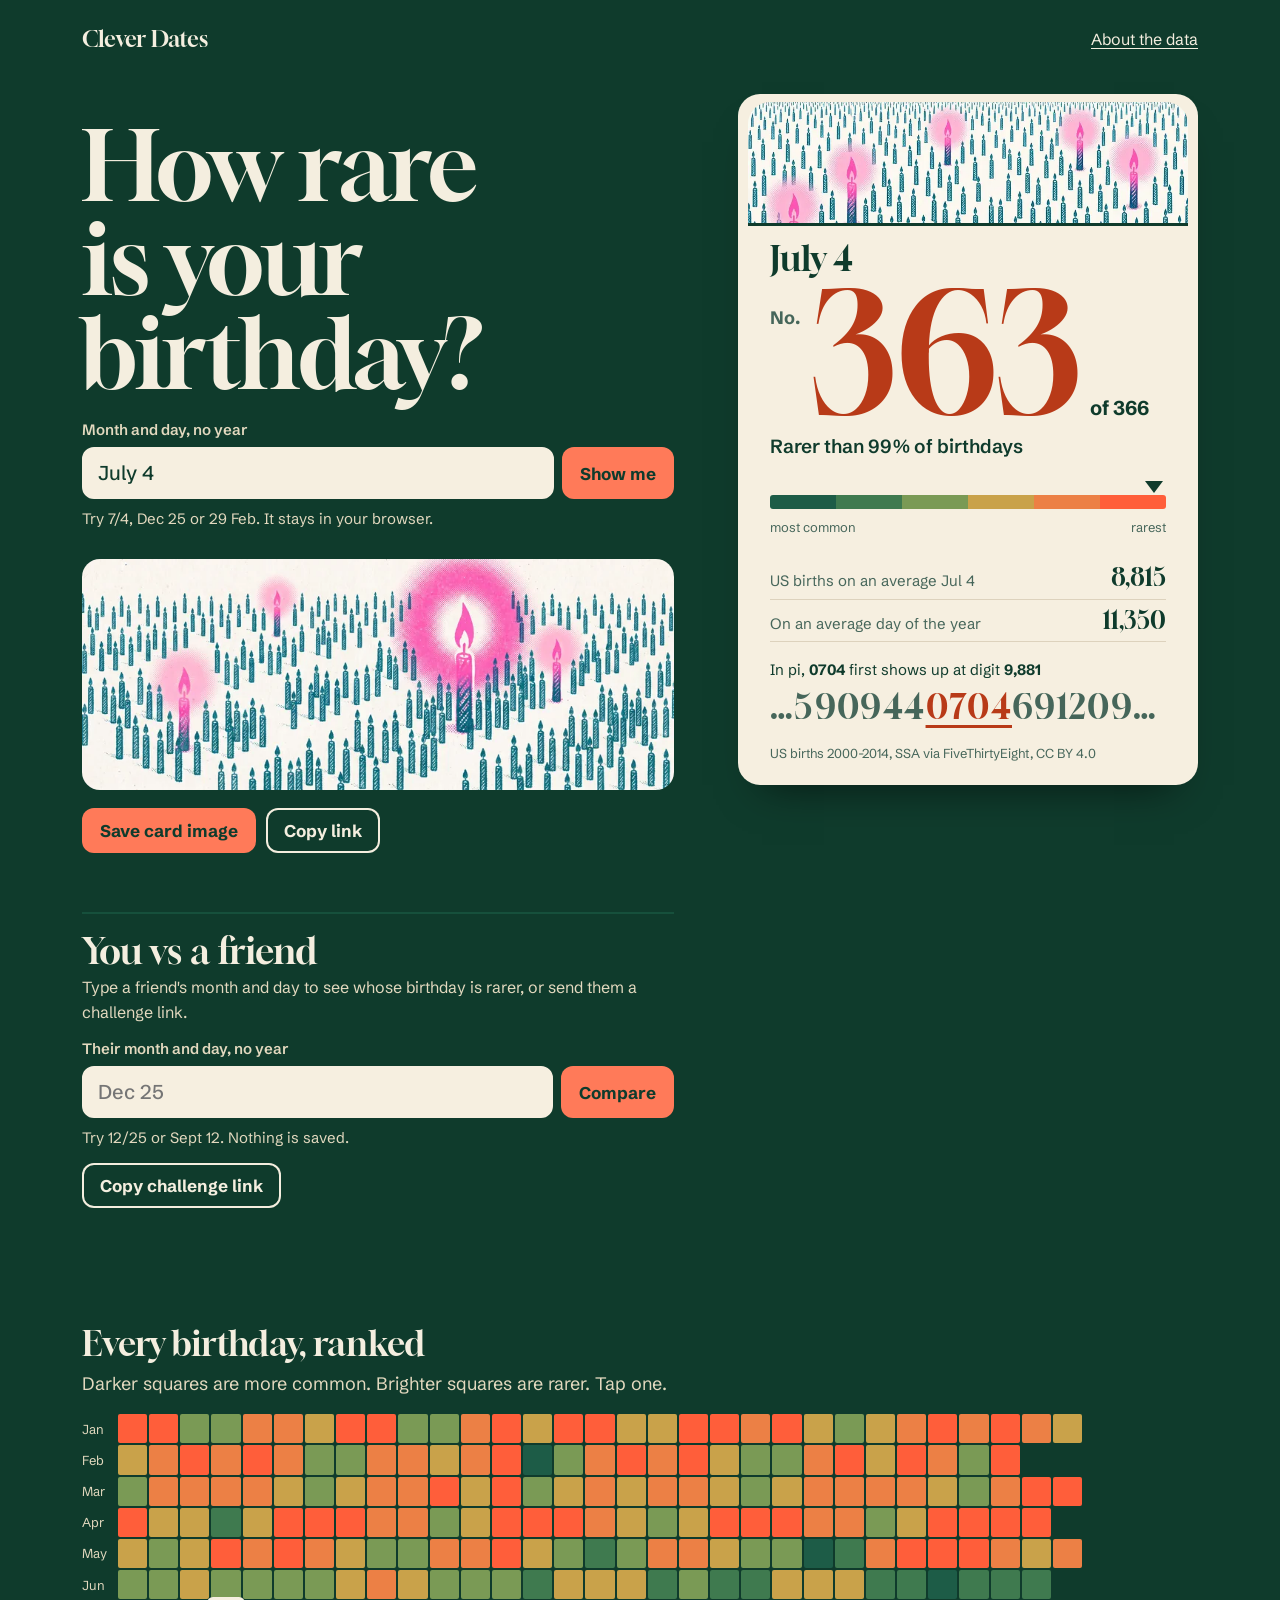
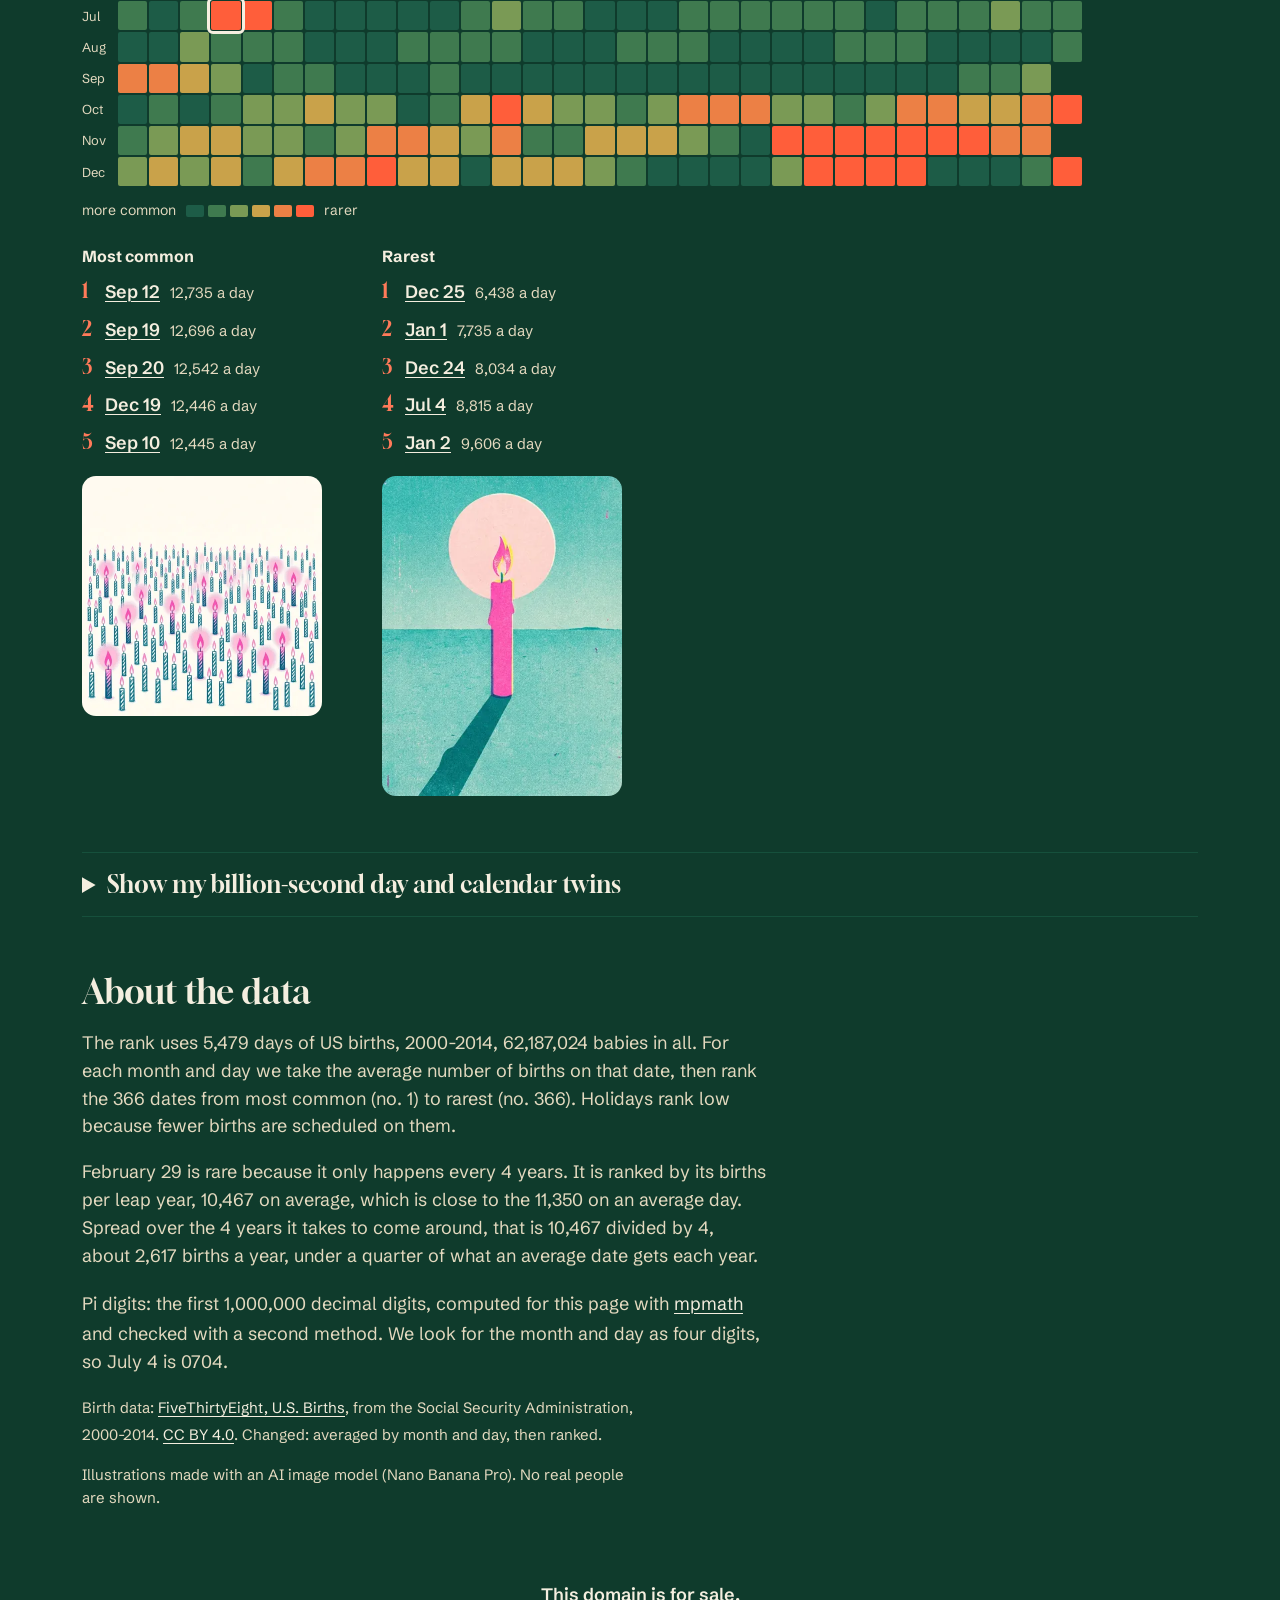
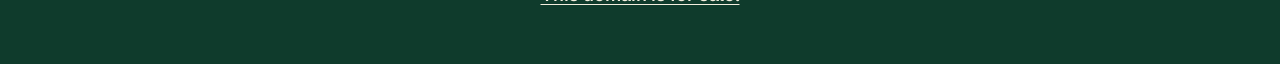
==== docs/index.html @ 0c9e39ab "You vs a friend: #d=MM-DD&vs=MM-DD challenge/compare links, locked sender date, Now yours? input, tw" ====
<!doctype html>
<html lang="en">
<head>
<meta charset="utf-8">
<meta name="viewport" content="width=device-width, initial-scale=1">
<meta name="robots" content="noindex,nofollow">
<title>How rare is your birthday? | Clever Dates</title>
<meta name="description" content="Type a month and day. See how common that birthday is in the US, out of 366, and where it first shows up in pi.">
<meta property="og:title" content="How rare is your birthday?">
<meta property="og:description" content="Your birthday's rank out of 366, and where it hides in pi.">
<meta property="og:image" content="https://evanmack45.github.io/cleverdates-preview/og.jpg">
<meta property="og:image:width" content="1200">
<meta property="og:image:height" content="630">
<meta property="og:image:alt" content="A slice of birthday cake with one lit candle inside a ring of small unlit candles, risograph style.">
<meta property="og:type" content="website">
<meta name="twitter:card" content="summary_large_image">
<link rel="preload" href="fonts/gloock.woff2" as="font" type="font/woff2" crossorigin>
<link rel="preload" href="fonts/schibsted.woff2" as="font" type="font/woff2" crossorigin>
<link rel="preload" as="image" href="art/candles-800.webp" imagesrcset="art/candles-800.webp 800w, art/candles-1400.webp 1400w" imagesizes="(min-width: 900px) 600px, 100vw" fetchpriority="high">
<link rel="stylesheet" href="style.css">
<link rel="icon" href="data:image/svg+xml,%3Csvg xmlns='http://www.w3.org/2000/svg' viewBox='0 0 16 16'%3E%3Crect width='16' height='16' rx='3' fill='%230f3b2c'/%3E%3Crect x='9' y='9' width='5' height='5' fill='%23ff7a59'/%3E%3C/svg%3E">
<script>document.documentElement.className='js'</script>
</head>
<body>
<header class="bar"><a class="mark" href="./">Clever Dates</a><nav aria-label="Page"><a href="#data">About the data</a></nav></header>
<main>
<section class="hero" aria-labelledby="h1">
 <div class="ask">
  <figure class="hero-art"><img src="art/candles-800.webp" srcset="art/candles-800.webp 800w, art/candles-1400.webp 1400w" sizes="(min-width: 900px) 600px, 100vw" width="1400" height="547" fetchpriority="high" alt="Risograph print: a field of tiny unlit teal birthday candles with four glowing pink lit ones, one much brighter than the rest."></figure>
  <h1 id="h1">How rare is your birthday?</h1>
  <form class="pick" id="pick" role="search" action="#" novalidate>
   <label for="when">Month and day, no year</label>
   <div class="pick-row"><input id="when" name="when" type="text" autocomplete="off" spellcheck="false" maxlength="24" placeholder="July 4" value="July 4" aria-describedby="when-help"><button type="submit">Show me</button></div>
   <p class="help" id="when-help" role="status">Try 7/4, Dec 25 or 29 Feb. It stays in your browser.</p>
  </form>
 </div>
 <article class="card" id="card" aria-live="polite" aria-labelledby="c-date"><img class="c-band" src="art/result-band-410.webp" srcset="art/result-band-410.webp 410w, art/result-band-819.webp 819w" sizes="(min-width: 900px) 520px, 100vw" width="819" height="230" alt="" decoding="async">
 <p class="c-date" id="c-date">July 4</p>
 <p class="c-rank"><span class="c-hash">No.</span><span id="c-rank">363</span><span class="c-of">of 366</span></p>
 <img class="c-crowd" id="c-crowd" src="art/crowd-480.webp" srcset="art/crowd-480.webp 480w, art/crowd-1024.webp 1024w" sizes="(min-width: 900px) 240px, 45vw" width="1024" height="1024" alt="A crowd of lit birthday candles packed side by side." loading="lazy" decoding="async" hidden>
 <p class="c-say" id="c-say">Rarer than 99% of birthdays</p>
 <div class="c-meter" aria-hidden="true"><span class="c-pin" id="c-pin" style="--at:0.9918"></span></div><div class="c-ends" aria-hidden="true"><span>most common</span><span>rarest</span></div>
 <dl class="c-facts">
  <div><dt>US births on an average Jul 4</dt><dd id="c-avg">8,815</dd></div>
  <div id="c-leaprow" hidden><dt>Per year, over 4 years</dt><dd id="c-leap"></dd></div>
  <div><dt>On an average day of the year</dt><dd>11,350</dd></div>
 </dl>
 <div class="c-pi">
  <p class="c-pi-head">In pi, <b id="c-mmdd">0704</b> first shows up at digit <b id="c-pipos">9,881</b></p>
  <p class="c-digits" aria-hidden="true"><span class="c-dots">…</span><span id="c-pre">590944</span><mark id="c-hit">0704</mark><span id="c-post">691209</span><span class="c-dots">…</span></p>
 </div>
 <p class="c-note" id="c-note" hidden></p>
  <p class="c-src">US births 2000-2014, SSA via FiveThirtyEight, CC BY 4.0</p>
 </article>
 <div class="share">
  <button type="button" id="save">Save card image</button>
  <button type="button" id="copy">Copy link</button>
  <p id="share-msg" role="status"></p>
 </div>
 <section class="vs" id="vs" aria-labelledby="vs-h">
  <h2 id="vs-h">You vs a friend</h2>
  <p class="vs-dek" id="vs-dek">Type a friend's month and day to see whose birthday is rarer, or send them a challenge link.</p>
  <form class="pick" id="vsform" action="#" novalidate>
   <label for="vswhen" id="vs-label">Their month and day, no year</label>
   <div class="pick-row"><input id="vswhen" name="vswhen" type="text" autocomplete="off" spellcheck="false" maxlength="24" placeholder="Dec 25" aria-describedby="vs-help"><button type="submit">Compare</button></div>
   <p class="help" id="vs-help" role="status">Try 12/25 or Sept 12. Nothing is saved.</p>
  </form>
  <div class="vs-out" id="vs-out" aria-live="polite" hidden>
   <div class="vs-tiles">
    <div class="vs-tile"><p class="vs-who"><i class="k a" aria-hidden="true"></i><span id="vs-a-who">Your date</span></p><p class="vs-d" id="vs-a-d"></p><p class="vs-r"><b id="vs-a-r"></b><span>of 366</span></p><p class="vs-s" id="vs-a-s"></p></div>
    <div class="vs-tile"><p class="vs-who"><i class="k b" aria-hidden="true"></i><span id="vs-b-who">Friend</span></p><p class="vs-d" id="vs-b-d"></p><p class="vs-r"><b id="vs-b-r"></b><span>of 366</span></p><p class="vs-s" id="vs-b-s"></p></div>
   </div>
   <div class="c-meter vs-meter" aria-hidden="true"><span class="c-pin" id="vs-pin-a"></span><span class="c-pin b" id="vs-pin-b"></span></div>
   <p class="vs-gap" id="vs-gap"></p>
  </div>
  <div class="vs-btns">
   <button type="button" id="vs-save" hidden>Save two-date card</button>
   <button type="button" id="vs-copy" hidden>Copy comparison link</button>
   <button type="button" id="vs-chal">Copy challenge link</button>
   <button type="button" id="vs-unlock" hidden>Check my own date instead</button>
   <p id="vs-msg" role="status"></p>
  </div>
 </section>
</section>

<section class="map" aria-labelledby="map-h">
 <h2 id="map-h">Every birthday, ranked</h2>
 <p class="map-dek">Darker squares are more common. Brighter squares are rarer. Tap one.</p>
 <div class="grid" id="grid" role="grid" aria-label="Calendar of all 366 birthdays shaded by how common they are. Use the text box above to pick a date."><div class="g-row" role="row"><span class="g-m" role="rowheader">Jan</span><span class="g-c s5" role="gridcell" data-m="1" data-d="1" title="Jan 1: no. 365"></span><span class="g-c s5" role="gridcell" data-m="1" data-d="2" title="Jan 2: no. 362"></span><span class="g-c s2" role="gridcell" data-m="1" data-d="3" title="Jan 3: no. 182"></span><span class="g-c s2" role="gridcell" data-m="1" data-d="4" title="Jan 4: no. 152"></span><span class="g-c s4" role="gridcell" data-m="1" data-d="5" title="Jan 5: no. 260"></span><span class="g-c s4" role="gridcell" data-m="1" data-d="6" title="Jan 6: no. 299"></span><span class="g-c s3" role="gridcell" data-m="1" data-d="7" title="Jan 7: no. 233"></span><span class="g-c s5" role="gridcell" data-m="1" data-d="8" title="Jan 8: no. 322"></span><span class="g-c s5" role="gridcell" data-m="1" data-d="9" title="Jan 9: no. 307"></span><span class="g-c s2" role="gridcell" data-m="1" data-d="10" title="Jan 10: no. 161"></span><span class="g-c s2" role="gridcell" data-m="1" data-d="11" title="Jan 11: no. 179"></span><span class="g-c s4" role="gridcell" data-m="1" data-d="12" title="Jan 12: no. 274"></span><span class="g-c s5" role="gridcell" data-m="1" data-d="13" title="Jan 13: no. 347"></span><span class="g-c s3" role="gridcell" data-m="1" data-d="14" title="Jan 14: no. 223"></span><span class="g-c s5" role="gridcell" data-m="1" data-d="15" title="Jan 15: no. 340"></span><span class="g-c s5" role="gridcell" data-m="1" data-d="16" title="Jan 16: no. 324"></span><span class="g-c s3" role="gridcell" data-m="1" data-d="17" title="Jan 17: no. 197"></span><span class="g-c s3" role="gridcell" data-m="1" data-d="18" title="Jan 18: no. 221"></span><span class="g-c s5" role="gridcell" data-m="1" data-d="19" title="Jan 19: no. 337"></span><span class="g-c s5" role="gridcell" data-m="1" data-d="20" title="Jan 20: no. 333"></span><span class="g-c s4" role="gridcell" data-m="1" data-d="21" title="Jan 21: no. 290"></span><span class="g-c s5" role="gridcell" data-m="1" data-d="22" title="Jan 22: no. 326"></span><span class="g-c s3" role="gridcell" data-m="1" data-d="23" title="Jan 23: no. 243"></span><span class="g-c s2" role="gridcell" data-m="1" data-d="24" title="Jan 24: no. 151"></span><span class="g-c s3" role="gridcell" data-m="1" data-d="25" title="Jan 25: no. 198"></span><span class="g-c s4" role="gridcell" data-m="1" data-d="26" title="Jan 26: no. 301"></span><span class="g-c s5" role="gridcell" data-m="1" data-d="27" title="Jan 27: no. 328"></span><span class="g-c s4" role="gridcell" data-m="1" data-d="28" title="Jan 28: no. 280"></span><span class="g-c s5" role="gridcell" data-m="1" data-d="29" title="Jan 29: no. 341"></span><span class="g-c s4" role="gridcell" data-m="1" data-d="30" title="Jan 30: no. 282"></span><span class="g-c s3" role="gridcell" data-m="1" data-d="31" title="Jan 31: no. 204"></span></div><div class="g-row" role="row"><span class="g-m" role="rowheader">Feb</span><span class="g-c s3" role="gridcell" data-m="2" data-d="1" title="Feb 1: no. 192"></span><span class="g-c s4" role="gridcell" data-m="2" data-d="2" title="Feb 2: no. 273"></span><span class="g-c s5" role="gridcell" data-m="2" data-d="3" title="Feb 3: no. 317"></span><span class="g-c s4" role="gridcell" data-m="2" data-d="4" title="Feb 4: no. 262"></span><span class="g-c s5" role="gridcell" data-m="2" data-d="5" title="Feb 5: no. 312"></span><span class="g-c s4" role="gridcell" data-m="2" data-d="6" title="Feb 6: no. 271"></span><span class="g-c s2" role="gridcell" data-m="2" data-d="7" title="Feb 7: no. 123"></span><span class="g-c s2" role="gridcell" data-m="2" data-d="8" title="Feb 8: no. 169"></span><span class="g-c s4" role="gridcell" data-m="2" data-d="9" title="Feb 9: no. 297"></span><span class="g-c s4" role="gridcell" data-m="2" data-d="10" title="Feb 10: no. 281"></span><span class="g-c s3" role="gridcell" data-m="2" data-d="11" title="Feb 11: no. 224"></span><span class="g-c s4" role="gridcell" data-m="2" data-d="12" title="Feb 12: no. 257"></span><span class="g-c s5" role="gridcell" data-m="2" data-d="13" title="Feb 13: no. 325"></span><span class="g-c s0" role="gridcell" data-m="2" data-d="14" title="Feb 14: no. 48"></span><span class="g-c s2" role="gridcell" data-m="2" data-d="15" title="Feb 15: no. 134"></span><span class="g-c s4" role="gridcell" data-m="2" data-d="16" title="Feb 16: no. 285"></span><span class="g-c s5" role="gridcell" data-m="2" data-d="17" title="Feb 17: no. 319"></span><span class="g-c s4" role="gridcell" data-m="2" data-d="18" title="Feb 18: no. 251"></span><span class="g-c s5" role="gridcell" data-m="2" data-d="19" title="Feb 19: no. 327"></span><span class="g-c s3" role="gridcell" data-m="2" data-d="20" title="Feb 20: no. 244"></span><span class="g-c s2" role="gridcell" data-m="2" data-d="21" title="Feb 21: no. 174"></span><span class="g-c s2" role="gridcell" data-m="2" data-d="22" title="Feb 22: no. 160"></span><span class="g-c s4" role="gridcell" data-m="2" data-d="23" title="Feb 23: no. 288"></span><span class="g-c s5" role="gridcell" data-m="2" data-d="24" title="Feb 24: no. 316"></span><span class="g-c s3" role="gridcell" data-m="2" data-d="25" title="Feb 25: no. 238"></span><span class="g-c s5" role="gridcell" data-m="2" data-d="26" title="Feb 26: no. 315"></span><span class="g-c s4" role="gridcell" data-m="2" data-d="27" title="Feb 27: no. 265"></span><span class="g-c s2" role="gridcell" data-m="2" data-d="28" title="Feb 28: no. 168"></span><span class="g-c s5" role="gridcell" data-m="2" data-d="29" title="Feb 29: no. 351"></span><span class="g-c none" role="gridcell"></span><span class="g-c none" role="gridcell"></span></div><div class="g-row" role="row"><span class="g-m" role="rowheader">Mar</span><span class="g-c s2" role="gridcell" data-m="3" data-d="1" title="Mar 1: no. 150"></span><span class="g-c s4" role="gridcell" data-m="3" data-d="2" title="Mar 2: no. 289"></span><span class="g-c s4" role="gridcell" data-m="3" data-d="3" title="Mar 3: no. 254"></span><span class="g-c s4" role="gridcell" data-m="3" data-d="4" title="Mar 4: no. 292"></span><span class="g-c s4" role="gridcell" data-m="3" data-d="5" title="Mar 5: no. 245"></span><span class="g-c s3" role="gridcell" data-m="3" data-d="6" title="Mar 6: no. 237"></span><span class="g-c s2" role="gridcell" data-m="3" data-d="7" title="Mar 7: no. 153"></span><span class="g-c s3" role="gridcell" data-m="3" data-d="8" title="Mar 8: no. 202"></span><span class="g-c s4" role="gridcell" data-m="3" data-d="9" title="Mar 9: no. 291"></span><span class="g-c s4" role="gridcell" data-m="3" data-d="10" title="Mar 10: no. 293"></span><span class="g-c s5" role="gridcell" data-m="3" data-d="11" title="Mar 11: no. 311"></span><span class="g-c s3" role="gridcell" data-m="3" data-d="12" title="Mar 12: no. 228"></span><span class="g-c s5" role="gridcell" data-m="3" data-d="13" title="Mar 13: no. 310"></span><span class="g-c s2" role="gridcell" data-m="3" data-d="14" title="Mar 14: no. 142"></span><span class="g-c s3" role="gridcell" data-m="3" data-d="15" title="Mar 15: no. 200"></span><span class="g-c s4" role="gridcell" data-m="3" data-d="16" title="Mar 16: no. 304"></span><span class="g-c s3" role="gridcell" data-m="3" data-d="17" title="Mar 17: no. 235"></span><span class="g-c s4" role="gridcell" data-m="3" data-d="18" title="Mar 18: no. 302"></span><span class="g-c s4" role="gridcell" data-m="3" data-d="19" title="Mar 19: no. 259"></span><span class="g-c s3" role="gridcell" data-m="3" data-d="20" title="Mar 20: no. 184"></span><span class="g-c s2" role="gridcell" data-m="3" data-d="21" title="Mar 21: no. 130"></span><span class="g-c s3" role="gridcell" data-m="3" data-d="22" title="Mar 22: no. 208"></span><span class="g-c s4" role="gridcell" data-m="3" data-d="23" title="Mar 23: no. 303"></span><span class="g-c s4" role="gridcell" data-m="3" data-d="24" title="Mar 24: no. 300"></span><span class="g-c s4" role="gridcell" data-m="3" data-d="25" title="Mar 25: no. 294"></span><span class="g-c s4" role="gridcell" data-m="3" data-d="26" title="Mar 26: no. 276"></span><span class="g-c s3" role="gridcell" data-m="3" data-d="27" title="Mar 27: no. 240"></span><span class="g-c s2" role="gridcell" data-m="3" data-d="28" title="Mar 28: no. 155"></span><span class="g-c s4" role="gridcell" data-m="3" data-d="29" title="Mar 29: no. 261"></span><span class="g-c s5" role="gridcell" data-m="3" data-d="30" title="Mar 30: no. 308"></span><span class="g-c s5" role="gridcell" data-m="3" data-d="31" title="Mar 31: no. 339"></span></div><div class="g-row" role="row"><span class="g-m" role="rowheader">Apr</span><span class="g-c s5" role="gridcell" data-m="4" data-d="1" title="Apr 1: no. 355"></span><span class="g-c s3" role="gridcell" data-m="4" data-d="2" title="Apr 2: no. 214"></span><span class="g-c s3" role="gridcell" data-m="4" data-d="3" title="Apr 3: no. 225"></span><span class="g-c s1" role="gridcell" data-m="4" data-d="4" title="Apr 4: no. 111"></span><span class="g-c s3" role="gridcell" data-m="4" data-d="5" title="Apr 5: no. 216"></span><span class="g-c s5" role="gridcell" data-m="4" data-d="6" title="Apr 6: no. 335"></span><span class="g-c s5" role="gridcell" data-m="4" data-d="7" title="Apr 7: no. 323"></span><span class="g-c s5" role="gridcell" data-m="4" data-d="8" title="Apr 8: no. 321"></span><span class="g-c s4" role="gridcell" data-m="4" data-d="9" title="Apr 9: no. 283"></span><span class="g-c s4" role="gridcell" data-m="4" data-d="10" title="Apr 10: no. 258"></span><span class="g-c s2" role="gridcell" data-m="4" data-d="11" title="Apr 11: no. 159"></span><span class="g-c s3" role="gridcell" data-m="4" data-d="12" title="Apr 12: no. 206"></span><span class="g-c s5" role="gridcell" data-m="4" data-d="13" title="Apr 13: no. 349"></span><span class="g-c s5" role="gridcell" data-m="4" data-d="14" title="Apr 14: no. 318"></span><span class="g-c s5" role="gridcell" data-m="4" data-d="15" title="Apr 15: no. 320"></span><span class="g-c s4" role="gridcell" data-m="4" data-d="16" title="Apr 16: no. 256"></span><span class="g-c s3" role="gridcell" data-m="4" data-d="17" title="Apr 17: no. 239"></span><span class="g-c s2" role="gridcell" data-m="4" data-d="18" title="Apr 18: no. 178"></span><span class="g-c s3" role="gridcell" data-m="4" data-d="19" title="Apr 19: no. 231"></span><span class="g-c s5" role="gridcell" data-m="4" data-d="20" title="Apr 20: no. 309"></span><span class="g-c s5" role="gridcell" data-m="4" data-d="21" title="Apr 21: no. 332"></span><span class="g-c s5" role="gridcell" data-m="4" data-d="22" title="Apr 22: no. 330"></span><span class="g-c s4" role="gridcell" data-m="4" data-d="23" title="Apr 23: no. 278"></span><span class="g-c s4" role="gridcell" data-m="4" data-d="24" title="Apr 24: no. 263"></span><span class="g-c s2" role="gridcell" data-m="4" data-d="25" title="Apr 25: no. 171"></span><span class="g-c s3" role="gridcell" data-m="4" data-d="26" title="Apr 26: no. 234"></span><span class="g-c s5" role="gridcell" data-m="4" data-d="27" title="Apr 27: no. 329"></span><span class="g-c s5" role="gridcell" data-m="4" data-d="28" title="Apr 28: no. 331"></span><span class="g-c s5" role="gridcell" data-m="4" data-d="29" title="Apr 29: no. 343"></span><span class="g-c s5" role="gridcell" data-m="4" data-d="30" title="Apr 30: no. 306"></span><span class="g-c none" role="gridcell"></span></div><div class="g-row" role="row"><span class="g-m" role="rowheader">May</span><span class="g-c s3" role="gridcell" data-m="5" data-d="1" title="May 1: no. 194"></span><span class="g-c s2" role="gridcell" data-m="5" data-d="2" title="May 2: no. 145"></span><span class="g-c s3" role="gridcell" data-m="5" data-d="3" title="May 3: no. 227"></span><span class="g-c s5" role="gridcell" data-m="5" data-d="4" title="May 4: no. 336"></span><span class="g-c s4" role="gridcell" data-m="5" data-d="5" title="May 5: no. 272"></span><span class="g-c s5" role="gridcell" data-m="5" data-d="6" title="May 6: no. 313"></span><span class="g-c s4" role="gridcell" data-m="5" data-d="7" title="May 7: no. 255"></span><span class="g-c s3" role="gridcell" data-m="5" data-d="8" title="May 8: no. 218"></span><span class="g-c s2" role="gridcell" data-m="5" data-d="9" title="May 9: no. 172"></span><span class="g-c s2" role="gridcell" data-m="5" data-d="10" title="May 10: no. 170"></span><span class="g-c s4" role="gridcell" data-m="5" data-d="11" title="May 11: no. 298"></span><span class="g-c s4" role="gridcell" data-m="5" data-d="12" title="May 12: no. 284"></span><span class="g-c s5" role="gridcell" data-m="5" data-d="13" title="May 13: no. 346"></span><span class="g-c s3" role="gridcell" data-m="5" data-d="14" title="May 14: no. 201"></span><span class="g-c s2" role="gridcell" data-m="5" data-d="15" title="May 15: no. 156"></span><span class="g-c s1" role="gridcell" data-m="5" data-d="16" title="May 16: no. 100"></span><span class="g-c s2" role="gridcell" data-m="5" data-d="17" title="May 17: no. 163"></span><span class="g-c s4" role="gridcell" data-m="5" data-d="18" title="May 18: no. 277"></span><span class="g-c s4" role="gridcell" data-m="5" data-d="19" title="May 19: no. 286"></span><span class="g-c s3" role="gridcell" data-m="5" data-d="20" title="May 20: no. 230"></span><span class="g-c s2" role="gridcell" data-m="5" data-d="21" title="May 21: no. 143"></span><span class="g-c s2" role="gridcell" data-m="5" data-d="22" title="May 22: no. 124"></span><span class="g-c s0" role="gridcell" data-m="5" data-d="23" title="May 23: no. 60"></span><span class="g-c s1" role="gridcell" data-m="5" data-d="24" title="May 24: no. 101"></span><span class="g-c s4" role="gridcell" data-m="5" data-d="25" title="May 25: no. 267"></span><span class="g-c s5" role="gridcell" data-m="5" data-d="26" title="May 26: no. 354"></span><span class="g-c s5" role="gridcell" data-m="5" data-d="27" title="May 27: no. 345"></span><span class="g-c s5" role="gridcell" data-m="5" data-d="28" title="May 28: no. 338"></span><span class="g-c s4" role="gridcell" data-m="5" data-d="29" title="May 29: no. 287"></span><span class="g-c s3" role="gridcell" data-m="5" data-d="30" title="May 30: no. 189"></span><span class="g-c s4" role="gridcell" data-m="5" data-d="31" title="May 31: no. 279"></span></div><div class="g-row" role="row"><span class="g-m" role="rowheader">Jun</span><span class="g-c s2" role="gridcell" data-m="6" data-d="1" title="Jun 1: no. 162"></span><span class="g-c s2" role="gridcell" data-m="6" data-d="2" title="Jun 2: no. 157"></span><span class="g-c s3" role="gridcell" data-m="6" data-d="3" title="Jun 3: no. 220"></span><span class="g-c s2" role="gridcell" data-m="6" data-d="4" title="Jun 4: no. 154"></span><span class="g-c s2" role="gridcell" data-m="6" data-d="5" title="Jun 5: no. 147"></span><span class="g-c s2" role="gridcell" data-m="6" data-d="6" title="Jun 6: no. 125"></span><span class="g-c s2" role="gridcell" data-m="6" data-d="7" title="Jun 7: no. 140"></span><span class="g-c s3" role="gridcell" data-m="6" data-d="8" title="Jun 8: no. 205"></span><span class="g-c s4" role="gridcell" data-m="6" data-d="9" title="Jun 9: no. 249"></span><span class="g-c s3" role="gridcell" data-m="6" data-d="10" title="Jun 10: no. 226"></span><span class="g-c s2" role="gridcell" data-m="6" data-d="11" title="Jun 11: no. 176"></span><span class="g-c s2" role="gridcell" data-m="6" data-d="12" title="Jun 12: no. 135"></span><span class="g-c s2" role="gridcell" data-m="6" data-d="13" title="Jun 13: no. 165"></span><span class="g-c s1" role="gridcell" data-m="6" data-d="14" title="Jun 14: no. 112"></span><span class="g-c s3" role="gridcell" data-m="6" data-d="15" title="Jun 15: no. 199"></span><span class="g-c s3" role="gridcell" data-m="6" data-d="16" title="Jun 16: no. 187"></span><span class="g-c s3" role="gridcell" data-m="6" data-d="17" title="Jun 17: no. 196"></span><span class="g-c s1" role="gridcell" data-m="6" data-d="18" title="Jun 18: no. 118"></span><span class="g-c s2" role="gridcell" data-m="6" data-d="19" title="Jun 19: no. 146"></span><span class="g-c s1" role="gridcell" data-m="6" data-d="20" title="Jun 20: no. 69"></span><span class="g-c s1" role="gridcell" data-m="6" data-d="21" title="Jun 21: no. 116"></span><span class="g-c s3" role="gridcell" data-m="6" data-d="22" title="Jun 22: no. 191"></span><span class="g-c s3" role="gridcell" data-m="6" data-d="23" title="Jun 23: no. 195"></span><span class="g-c s3" role="gridcell" data-m="6" data-d="24" title="Jun 24: no. 193"></span><span class="g-c s1" role="gridcell" data-m="6" data-d="25" title="Jun 25: no. 107"></span><span class="g-c s1" role="gridcell" data-m="6" data-d="26" title="Jun 26: no. 98"></span><span class="g-c s0" role="gridcell" data-m="6" data-d="27" title="Jun 27: no. 49"></span><span class="g-c s1" role="gridcell" data-m="6" data-d="28" title="Jun 28: no. 66"></span><span class="g-c s1" role="gridcell" data-m="6" data-d="29" title="Jun 29: no. 121"></span><span class="g-c s1" role="gridcell" data-m="6" data-d="30" title="Jun 30: no. 120"></span><span class="g-c none" role="gridcell"></span></div><div class="g-row" role="row"><span class="g-m" role="rowheader">Jul</span><span class="g-c s1" role="gridcell" data-m="7" data-d="1" title="Jul 1: no. 72"></span><span class="g-c s0" role="gridcell" data-m="7" data-d="2" title="Jul 2: no. 39"></span><span class="g-c s1" role="gridcell" data-m="7" data-d="3" title="Jul 3: no. 95"></span><span class="g-c s5 on" role="gridcell" data-m="7" data-d="4" title="Jul 4: no. 363"></span><span class="g-c s5" role="gridcell" data-m="7" data-d="5" title="Jul 5: no. 342"></span><span class="g-c s1" role="gridcell" data-m="7" data-d="6" title="Jul 6: no. 81"></span><span class="g-c s0" role="gridcell" data-m="7" data-d="7" title="Jul 7: no. 17"></span><span class="g-c s0" role="gridcell" data-m="7" data-d="8" title="Jul 8: no. 56"></span><span class="g-c s0" role="gridcell" data-m="7" data-d="9" title="Jul 9: no. 44"></span><span class="g-c s0" role="gridcell" data-m="7" data-d="10" title="Jul 10: no. 37"></span><span class="g-c s0" role="gridcell" data-m="7" data-d="11" title="Jul 11: no. 15"></span><span class="g-c s1" role="gridcell" data-m="7" data-d="12" title="Jul 12: no. 64"></span><span class="g-c s2" role="gridcell" data-m="7" data-d="13" title="Jul 13: no. 183"></span><span class="g-c s1" role="gridcell" data-m="7" data-d="14" title="Jul 14: no. 90"></span><span class="g-c s1" role="gridcell" data-m="7" data-d="15" title="Jul 15: no. 84"></span><span class="g-c s0" role="gridcell" data-m="7" data-d="16" title="Jul 16: no. 51"></span><span class="g-c s0" role="gridcell" data-m="7" data-d="17" title="Jul 17: no. 42"></span><span class="g-c s0" role="gridcell" data-m="7" data-d="18" title="Jul 18: no. 23"></span><span class="g-c s1" role="gridcell" data-m="7" data-d="19" title="Jul 19: no. 70"></span><span class="g-c s1" role="gridcell" data-m="7" data-d="20" title="Jul 20: no. 113"></span><span class="g-c s1" role="gridcell" data-m="7" data-d="21" title="Jul 21: no. 89"></span><span class="g-c s1" role="gridcell" data-m="7" data-d="22" title="Jul 22: no. 105"></span><span class="g-c s1" role="gridcell" data-m="7" data-d="23" title="Jul 23: no. 67"></span><span class="g-c s1" role="gridcell" data-m="7" data-d="24" title="Jul 24: no. 63"></span><span class="g-c s0" role="gridcell" data-m="7" data-d="25" title="Jul 25: no. 30"></span><span class="g-c s1" role="gridcell" data-m="7" data-d="26" title="Jul 26: no. 68"></span><span class="g-c s1" role="gridcell" data-m="7" data-d="27" title="Jul 27: no. 114"></span><span class="g-c s1" role="gridcell" data-m="7" data-d="28" title="Jul 28: no. 115"></span><span class="g-c s2" role="gridcell" data-m="7" data-d="29" title="Jul 29: no. 126"></span><span class="g-c s1" role="gridcell" data-m="7" data-d="30" title="Jul 30: no. 77"></span><span class="g-c s1" role="gridcell" data-m="7" data-d="31" title="Jul 31: no. 75"></span></div><div class="g-row" role="row"><span class="g-m" role="rowheader">Aug</span><span class="g-c s0" role="gridcell" data-m="8" data-d="1" title="Aug 1: no. 16"></span><span class="g-c s0" role="gridcell" data-m="8" data-d="2" title="Aug 2: no. 58"></span><span class="g-c s2" role="gridcell" data-m="8" data-d="3" title="Aug 3: no. 129"></span><span class="g-c s1" role="gridcell" data-m="8" data-d="4" title="Aug 4: no. 117"></span><span class="g-c s1" role="gridcell" data-m="8" data-d="5" title="Aug 5: no. 109"></span><span class="g-c s1" role="gridcell" data-m="8" data-d="6" title="Aug 6: no. 76"></span><span class="g-c s0" role="gridcell" data-m="8" data-d="7" title="Aug 7: no. 59"></span><span class="g-c s0" role="gridcell" data-m="8" data-d="8" title="Aug 8: no. 8"></span><span class="g-c s0" role="gridcell" data-m="8" data-d="9" title="Aug 9: no. 32"></span><span class="g-c s1" role="gridcell" data-m="8" data-d="10" title="Aug 10: no. 96"></span><span class="g-c s1" role="gridcell" data-m="8" data-d="11" title="Aug 11: no. 97"></span><span class="g-c s1" role="gridcell" data-m="8" data-d="12" title="Aug 12: no. 83"></span><span class="g-c s1" role="gridcell" data-m="8" data-d="13" title="Aug 13: no. 99"></span><span class="g-c s0" role="gridcell" data-m="8" data-d="14" title="Aug 14: no. 46"></span><span class="g-c s0" role="gridcell" data-m="8" data-d="15" title="Aug 15: no. 11"></span><span class="g-c s0" role="gridcell" data-m="8" data-d="16" title="Aug 16: no. 29"></span><span class="g-c s1" role="gridcell" data-m="8" data-d="17" title="Aug 17: no. 79"></span><span class="g-c s1" role="gridcell" data-m="8" data-d="18" title="Aug 18: no. 86"></span><span class="g-c s1" role="gridcell" data-m="8" data-d="19" title="Aug 19: no. 106"></span><span class="g-c s0" role="gridcell" data-m="8" data-d="20" title="Aug 20: no. 40"></span><span class="g-c s0" role="gridcell" data-m="8" data-d="21" title="Aug 21: no. 55"></span><span class="g-c s0" role="gridcell" data-m="8" data-d="22" title="Aug 22: no. 14"></span><span class="g-c s0" role="gridcell" data-m="8" data-d="23" title="Aug 23: no. 45"></span><span class="g-c s1" role="gridcell" data-m="8" data-d="24" title="Aug 24: no. 102"></span><span class="g-c s1" role="gridcell" data-m="8" data-d="25" title="Aug 25: no. 103"></span><span class="g-c s1" role="gridcell" data-m="8" data-d="26" title="Aug 26: no. 104"></span><span class="g-c s0" role="gridcell" data-m="8" data-d="27" title="Aug 27: no. 52"></span><span class="g-c s0" role="gridcell" data-m="8" data-d="28" title="Aug 28: no. 18"></span><span class="g-c s0" role="gridcell" data-m="8" data-d="29" title="Aug 29: no. 12"></span><span class="g-c s0" role="gridcell" data-m="8" data-d="30" title="Aug 30: no. 28"></span><span class="g-c s1" role="gridcell" data-m="8" data-d="31" title="Aug 31: no. 73"></span></div><div class="g-row" role="row"><span class="g-m" role="rowheader">Sep</span><span class="g-c s4" role="gridcell" data-m="9" data-d="1" title="Sep 1: no. 305"></span><span class="g-c s4" role="gridcell" data-m="9" data-d="2" title="Sep 2: no. 275"></span><span class="g-c s3" role="gridcell" data-m="9" data-d="3" title="Sep 3: no. 241"></span><span class="g-c s2" role="gridcell" data-m="9" data-d="4" title="Sep 4: no. 136"></span><span class="g-c s0" role="gridcell" data-m="9" data-d="5" title="Sep 5: no. 61"></span><span class="g-c s1" role="gridcell" data-m="9" data-d="6" title="Sep 6: no. 87"></span><span class="g-c s1" role="gridcell" data-m="9" data-d="7" title="Sep 7: no. 78"></span><span class="g-c s0" role="gridcell" data-m="9" data-d="8" title="Sep 8: no. 31"></span><span class="g-c s0" role="gridcell" data-m="9" data-d="9" title="Sep 9: no. 13"></span><span class="g-c s0" role="gridcell" data-m="9" data-d="10" title="Sep 10: no. 5"></span><span class="g-c s1" role="gridcell" data-m="9" data-d="11" title="Sep 11: no. 93"></span><span class="g-c s0" role="gridcell" data-m="9" data-d="12" title="Sep 12: no. 1"></span><span class="g-c s0" role="gridcell" data-m="9" data-d="13" title="Sep 13: no. 19"></span><span class="g-c s0" role="gridcell" data-m="9" data-d="14" title="Sep 14: no. 24"></span><span class="g-c s0" role="gridcell" data-m="9" data-d="15" title="Sep 15: no. 21"></span><span class="g-c s0" role="gridcell" data-m="9" data-d="16" title="Sep 16: no. 34"></span><span class="g-c s0" role="gridcell" data-m="9" data-d="17" title="Sep 17: no. 10"></span><span class="g-c s0" role="gridcell" data-m="9" data-d="18" title="Sep 18: no. 7"></span><span class="g-c s0" role="gridcell" data-m="9" data-d="19" title="Sep 19: no. 2"></span><span class="g-c s0" role="gridcell" data-m="9" data-d="20" title="Sep 20: no. 3"></span><span class="g-c s0" role="gridcell" data-m="9" data-d="21" title="Sep 21: no. 35"></span><span class="g-c s0" role="gridcell" data-m="9" data-d="22" title="Sep 22: no. 50"></span><span class="g-c s0" role="gridcell" data-m="9" data-d="23" title="Sep 23: no. 41"></span><span class="g-c s0" role="gridcell" data-m="9" data-d="24" title="Sep 24: no. 26"></span><span class="g-c s0" role="gridcell" data-m="9" data-d="25" title="Sep 25: no. 20"></span><span class="g-c s0" role="gridcell" data-m="9" data-d="26" title="Sep 26: no. 9"></span><span class="g-c s0" role="gridcell" data-m="9" data-d="27" title="Sep 27: no. 27"></span><span class="g-c s1" role="gridcell" data-m="9" data-d="28" title="Sep 28: no. 91"></span><span class="g-c s1" role="gridcell" data-m="9" data-d="29" title="Sep 29: no. 119"></span><span class="g-c s2" role="gridcell" data-m="9" data-d="30" title="Sep 30: no. 139"></span><span class="g-c none" role="gridcell"></span></div><div class="g-row" role="row"><span class="g-m" role="rowheader">Oct</span><span class="g-c s0" role="gridcell" data-m="10" data-d="1" title="Oct 1: no. 57"></span><span class="g-c s1" role="gridcell" data-m="10" data-d="2" title="Oct 2: no. 65"></span><span class="g-c s0" role="gridcell" data-m="10" data-d="3" title="Oct 3: no. 33"></span><span class="g-c s1" role="gridcell" data-m="10" data-d="4" title="Oct 4: no. 74"></span><span class="g-c s2" role="gridcell" data-m="10" data-d="5" title="Oct 5: no. 137"></span><span class="g-c s2" role="gridcell" data-m="10" data-d="6" title="Oct 6: no. 173"></span><span class="g-c s3" role="gridcell" data-m="10" data-d="7" title="Oct 7: no. 186"></span><span class="g-c s2" role="gridcell" data-m="10" data-d="8" title="Oct 8: no. 132"></span><span class="g-c s2" role="gridcell" data-m="10" data-d="9" title="Oct 9: no. 148"></span><span class="g-c s0" role="gridcell" data-m="10" data-d="10" title="Oct 10: no. 43"></span><span class="g-c s1" role="gridcell" data-m="10" data-d="11" title="Oct 11: no. 110"></span><span class="g-c s3" role="gridcell" data-m="10" data-d="12" title="Oct 12: no. 203"></span><span class="g-c s5" role="gridcell" data-m="10" data-d="13" title="Oct 13: no. 334"></span><span class="g-c s3" role="gridcell" data-m="10" data-d="14" title="Oct 14: no. 242"></span><span class="g-c s2" role="gridcell" data-m="10" data-d="15" title="Oct 15: no. 138"></span><span class="g-c s2" role="gridcell" data-m="10" data-d="16" title="Oct 16: no. 144"></span><span class="g-c s1" role="gridcell" data-m="10" data-d="17" title="Oct 17: no. 85"></span><span class="g-c s2" role="gridcell" data-m="10" data-d="18" title="Oct 18: no. 133"></span><span class="g-c s4" role="gridcell" data-m="10" data-d="19" title="Oct 19: no. 268"></span><span class="g-c s4" role="gridcell" data-m="10" data-d="20" title="Oct 20: no. 253"></span><span class="g-c s4" role="gridcell" data-m="10" data-d="21" title="Oct 21: no. 270"></span><span class="g-c s2" role="gridcell" data-m="10" data-d="22" title="Oct 22: no. 164"></span><span class="g-c s2" role="gridcell" data-m="10" data-d="23" title="Oct 23: no. 167"></span><span class="g-c s1" role="gridcell" data-m="10" data-d="24" title="Oct 24: no. 88"></span><span class="g-c s2" role="gridcell" data-m="10" data-d="25" title="Oct 25: no. 127"></span><span class="g-c s4" role="gridcell" data-m="10" data-d="26" title="Oct 26: no. 246"></span><span class="g-c s4" role="gridcell" data-m="10" data-d="27" title="Oct 27: no. 252"></span><span class="g-c s3" role="gridcell" data-m="10" data-d="28" title="Oct 28: no. 236"></span><span class="g-c s3" role="gridcell" data-m="10" data-d="29" title="Oct 29: no. 219"></span><span class="g-c s4" role="gridcell" data-m="10" data-d="30" title="Oct 30: no. 264"></span><span class="g-c s5" role="gridcell" data-m="10" data-d="31" title="Oct 31: no. 356"></span></div><div class="g-row" role="row"><span class="g-m" role="rowheader">Nov</span><span class="g-c s1" role="gridcell" data-m="11" data-d="1" title="Nov 1: no. 80"></span><span class="g-c s2" role="gridcell" data-m="11" data-d="2" title="Nov 2: no. 175"></span><span class="g-c s3" role="gridcell" data-m="11" data-d="3" title="Nov 3: no. 211"></span><span class="g-c s3" role="gridcell" data-m="11" data-d="4" title="Nov 4: no. 232"></span><span class="g-c s2" role="gridcell" data-m="11" data-d="5" title="Nov 5: no. 149"></span><span class="g-c s2" role="gridcell" data-m="11" data-d="6" title="Nov 6: no. 158"></span><span class="g-c s1" role="gridcell" data-m="11" data-d="7" title="Nov 7: no. 92"></span><span class="g-c s2" role="gridcell" data-m="11" data-d="8" title="Nov 8: no. 131"></span><span class="g-c s4" role="gridcell" data-m="11" data-d="9" title="Nov 9: no. 248"></span><span class="g-c s4" role="gridcell" data-m="11" data-d="10" title="Nov 10: no. 247"></span><span class="g-c s3" role="gridcell" data-m="11" data-d="11" title="Nov 11: no. 215"></span><span class="g-c s2" role="gridcell" data-m="11" data-d="12" title="Nov 12: no. 177"></span><span class="g-c s4" role="gridcell" data-m="11" data-d="13" title="Nov 13: no. 266"></span><span class="g-c s1" role="gridcell" data-m="11" data-d="14" title="Nov 14: no. 94"></span><span class="g-c s1" role="gridcell" data-m="11" data-d="15" title="Nov 15: no. 108"></span><span class="g-c s3" role="gridcell" data-m="11" data-d="16" title="Nov 16: no. 188"></span><span class="g-c s3" role="gridcell" data-m="11" data-d="17" title="Nov 17: no. 213"></span><span class="g-c s3" role="gridcell" data-m="11" data-d="18" title="Nov 18: no. 207"></span><span class="g-c s2" role="gridcell" data-m="11" data-d="19" title="Nov 19: no. 128"></span><span class="g-c s1" role="gridcell" data-m="11" data-d="20" title="Nov 20: no. 71"></span><span class="g-c s0" role="gridcell" data-m="11" data-d="21" title="Nov 21: no. 47"></span><span class="g-c s5" role="gridcell" data-m="11" data-d="22" title="Nov 22: no. 344"></span><span class="g-c s5" role="gridcell" data-m="11" data-d="23" title="Nov 23: no. 360"></span><span class="g-c s5" role="gridcell" data-m="11" data-d="24" title="Nov 24: no. 357"></span><span class="g-c s5" role="gridcell" data-m="11" data-d="25" title="Nov 25: no. 359"></span><span class="g-c s5" role="gridcell" data-m="11" data-d="26" title="Nov 26: no. 352"></span><span class="g-c s5" role="gridcell" data-m="11" data-d="27" title="Nov 27: no. 358"></span><span class="g-c s5" role="gridcell" data-m="11" data-d="28" title="Nov 28: no. 350"></span><span class="g-c s4" role="gridcell" data-m="11" data-d="29" title="Nov 29: no. 250"></span><span class="g-c s4" role="gridcell" data-m="11" data-d="30" title="Nov 30: no. 269"></span><span class="g-c none" role="gridcell"></span></div><div class="g-row" role="row"><span class="g-m" role="rowheader">Dec</span><span class="g-c s2" role="gridcell" data-m="12" data-d="1" title="Dec 1: no. 180"></span><span class="g-c s3" role="gridcell" data-m="12" data-d="2" title="Dec 2: no. 212"></span><span class="g-c s2" role="gridcell" data-m="12" data-d="3" title="Dec 3: no. 166"></span><span class="g-c s3" role="gridcell" data-m="12" data-d="4" title="Dec 4: no. 185"></span><span class="g-c s1" role="gridcell" data-m="12" data-d="5" title="Dec 5: no. 122"></span><span class="g-c s3" role="gridcell" data-m="12" data-d="6" title="Dec 6: no. 190"></span><span class="g-c s4" role="gridcell" data-m="12" data-d="7" title="Dec 7: no. 295"></span><span class="g-c s4" role="gridcell" data-m="12" data-d="8" title="Dec 8: no. 296"></span><span class="g-c s5" role="gridcell" data-m="12" data-d="9" title="Dec 9: no. 314"></span><span class="g-c s3" role="gridcell" data-m="12" data-d="10" title="Dec 10: no. 222"></span><span class="g-c s3" role="gridcell" data-m="12" data-d="11" title="Dec 11: no. 210"></span><span class="g-c s0" role="gridcell" data-m="12" data-d="12" title="Dec 12: no. 54"></span><span class="g-c s3" role="gridcell" data-m="12" data-d="13" title="Dec 13: no. 209"></span><span class="g-c s3" role="gridcell" data-m="12" data-d="14" title="Dec 14: no. 229"></span><span class="g-c s3" role="gridcell" data-m="12" data-d="15" title="Dec 15: no. 217"></span><span class="g-c s2" role="gridcell" data-m="12" data-d="16" title="Dec 16: no. 181"></span><span class="g-c s1" role="gridcell" data-m="12" data-d="17" title="Dec 17: no. 82"></span><span class="g-c s0" role="gridcell" data-m="12" data-d="18" title="Dec 18: no. 38"></span><span class="g-c s0" role="gridcell" data-m="12" data-d="19" title="Dec 19: no. 4"></span><span class="g-c s0" role="gridcell" data-m="12" data-d="20" title="Dec 20: no. 6"></span><span class="g-c s0" role="gridcell" data-m="12" data-d="21" title="Dec 21: no. 53"></span><span class="g-c s2" role="gridcell" data-m="12" data-d="22" title="Dec 22: no. 141"></span><span class="g-c s5" role="gridcell" data-m="12" data-d="23" title="Dec 23: no. 353"></span><span class="g-c s5" role="gridcell" data-m="12" data-d="24" title="Dec 24: no. 364"></span><span class="g-c s5" role="gridcell" data-m="12" data-d="25" title="Dec 25: no. 366"></span><span class="g-c s5" role="gridcell" data-m="12" data-d="26" title="Dec 26: no. 361"></span><span class="g-c s0" role="gridcell" data-m="12" data-d="27" title="Dec 27: no. 25"></span><span class="g-c s0" role="gridcell" data-m="12" data-d="28" title="Dec 28: no. 22"></span><span class="g-c s0" role="gridcell" data-m="12" data-d="29" title="Dec 29: no. 36"></span><span class="g-c s1" role="gridcell" data-m="12" data-d="30" title="Dec 30: no. 62"></span><span class="g-c s5" role="gridcell" data-m="12" data-d="31" title="Dec 31: no. 348"></span></div></div>
 <div class="key" aria-hidden="true"><span>more common</span><i class="g-c s0"></i><i class="g-c s1"></i><i class="g-c s2"></i><i class="g-c s3"></i><i class="g-c s4"></i><i class="g-c s5"></i><span>rarer</span></div>
 <div class="lists">
  <div><h3>Most common</h3><ol><li><span class="n">1</span><a href="#d=09-12">Sep 12</a> <span class="v">12,735 a day</span></li><li><span class="n">2</span><a href="#d=09-19">Sep 19</a> <span class="v">12,696 a day</span></li><li><span class="n">3</span><a href="#d=09-20">Sep 20</a> <span class="v">12,542 a day</span></li><li><span class="n">4</span><a href="#d=12-19">Dec 19</a> <span class="v">12,446 a day</span></li><li><span class="n">5</span><a href="#d=09-10">Sep 10</a> <span class="v">12,445 a day</span></li></ol>
   <figure class="crowd-art"><img src="art/crowd-480.webp" srcset="art/crowd-480.webp 480w, art/crowd-1024.webp 1024w" sizes="(min-width: 900px) 240px, 45vw" width="1024" height="1024" loading="lazy" decoding="async" alt="A crowd of lit birthday candles packed side by side."></figure></div>
  <div><h3>Rarest</h3><ol><li><span class="n">1</span><a href="#d=12-25">Dec 25</a> <span class="v">6,438 a day</span></li><li><span class="n">2</span><a href="#d=01-01">Jan 1</a> <span class="v">7,735 a day</span></li><li><span class="n">3</span><a href="#d=12-24">Dec 24</a> <span class="v">8,034 a day</span></li><li><span class="n">4</span><a href="#d=07-04">Jul 4</a> <span class="v">8,815 a day</span></li><li><span class="n">5</span><a href="#d=01-02">Jan 2</a> <span class="v">9,606 a day</span></li></ol>
   <figure class="rare-art"><img src="art/candle-360.webp" srcset="art/candle-360.webp 360w, art/candle-640.webp 640w" sizes="(min-width: 900px) 240px, 60vw" width="640" height="853" loading="lazy" decoding="async" alt="Risograph print: one tall pink birthday candle burns alone on a wide teal plain under a pale sun."></figure></div>
 </div>
</section>

<section class="billion" aria-labelledby="b-h">
 <details id="bdetails">
  <summary><span id="b-h">Show my billion-second day and calendar twins</span></summary>
  <p>Add a birth year to see the day you turn one billion seconds old, and the closest years before and after with the exact same calendar. The year stays on this page. It is not added to your link or your card.</p>
  <form id="bform" class="pick-row" action="#" novalidate>
   <label class="sr" for="byear">Birth year</label>
   <input id="byear" type="text" inputmode="numeric" maxlength="4" placeholder="1994" autocomplete="off">
   <button type="submit">Count</button>
  </form>
  <p id="bout" role="status"></p>
  <p id="tout" role="status"></p>
 </details>
</section>

<section class="data" id="data" aria-labelledby="data-h">
 <h2 id="data-h">About the data</h2>
 <p>The rank uses 5,479 days of US births, 2000-2014, 62,187,024 babies in all. For each month and day we take the average number of births on that date, then rank the 366 dates from most common (no. 1) to rarest (no. 366). Holidays rank low because fewer births are scheduled on them.</p>
 <p>February 29 is rare because it only happens every 4 years. It is ranked by its births per leap year, 10,467 on average, which is close to the 11,350 on an average day. Spread over the 4 years it takes to come around, that is 10,467 divided by 4, about 2,617 births a year, under a quarter of what an average date gets each year.</p>
 <p>Pi digits: the first 1,000,000 decimal digits, computed for this page with <a href="https://mpmath.org/" rel="noopener">mpmath</a> and checked with a second method. We look for the month and day as four digits, so July 4 is 0704.</p>
 <p class="attr">Birth data: <a href="https://github.com/fivethirtyeight/data/tree/master/births" rel="noopener">FiveThirtyEight, U.S. Births</a>, from the Social Security Administration, 2000-2014. <a href="https://creativecommons.org/licenses/by/4.0/" rel="noopener">CC BY 4.0</a>. Changed: averaged by month and day, then ranked.</p>
 <p class="attr">Illustrations made with an AI image model (Nano Banana Pro). No real people are shown.</p>
</section>
</main>
<footer class="foot"><p><a href="https://www.afternic.com/domain/cleverdates.com" rel="noopener">This domain is for sale.</a></p></footer>
<script type="application/json" id="dates">{"meta":{"years":"2000-2014","days":5479,"avgDay":11350,"births":62187024,"piDigits":1000000},"dates":[{"m":1,"d":1,"avg":7735,"years":15,"rank":365,"pi":2562,"pre":"894056","post":"503308"},{"m":1,"d":2,"avg":9606,"years":15,"rank":362,"pi":6598,"pre":"745627","post":"183564"},{"m":1,"d":3,"avg":11341,"years":15,"rank":182,"pi":25990,"pre":"021831","post":"270417"},{"m":1,"d":4,"avg":11444,"years":15,"rank":152,"pi":1218,"pre":"370766","post":"710181"},{"m":1,"d":5,"avg":11112,"years":15,"rank":260,"pi":3981,"pre":"527162","post":"265227"},{"m":1,"d":6,"avg":10944,"years":15,"rank":299,"pi":1010,"pre":"952572","post":"548586"},{"m":1,"d":7,"avg":11175,"years":15,"rank":233,"pi":23235,"pre":"591332","post":"739441"},{"m":1,"d":8,"avg":10872,"years":15,"rank":322,"pi":16215,"pre":"630569","post":"011494"},{"m":1,"d":9,"avg":10923,"years":15,"rank":307,"pi":4554,"pre":"599048","post":"412147"},{"m":1,"d":10,"avg":11424,"years":15,"rank":161,"pi":3252,"pre":"706414","post":"971206"},{"m":1,"d":11,"avg":11353,"years":15,"rank":179,"pi":19626,"pre":"682404","post":"304024"},{"m":1,"d":12,"avg":11065,"years":15,"rank":274,"pi":4448,"pre":"791745","post":"996148"},{"m":1,"d":13,"avg":10619,"years":15,"rank":347,"pi":361,"pre":"590360","post":"305305"},{"m":1,"d":14,"avg":11226,"years":15,"rank":223,"pi":4677,"pre":"494945","post":"654062"},{"m":1,"d":15,"avg":10753,"years":15,"rank":340,"pi":27575,"pre":"418907","post":"428857"},{"m":1,"d":16,"avg":10870,"years":15,"rank":324,"pi":5775,"pre":"285452","post":"583934"},{"m":1,"d":17,"avg":11285,"years":15,"rank":197,"pi":6289,"pre":"806965","post":"844087"},{"m":1,"d":18,"avg":11237,"years":15,"rank":221,"pi":7720,"pre":"952522","post":"726767"},{"m":1,"d":19,"avg":10790,"years":15,"rank":337,"pi":493,"pre":"938183","post":"491298"},{"m":1,"d":20,"avg":10822,"years":15,"rank":333,"pi":43171,"pre":"553994","post":"076013"},{"m":1,"d":21,"avg":10981,"years":15,"rank":290,"pi":6304,"pre":"745196","post":"228599"},{"m":1,"d":22,"avg":10857,"years":15,"rank":326,"pi":659,"pre":"684409","post":"495343"},{"m":1,"d":23,"avg":11152,"years":15,"rank":243,"pi":27846,"pre":"866617","post":"812771"},{"m":1,"d":24,"avg":11446,"years":15,"rank":151,"pi":8618,"pre":"006651","post":"120065"},{"m":1,"d":25,"avg":11281,"years":15,"rank":198,"pi":15457,"pre":"764380","post":"436502"},{"m":1,"d":26,"avg":10940,"years":15,"rank":301,"pi":4371,"pre":"140025","post":"228594"},{"m":1,"d":27,"avg":10840,"years":15,"rank":328,"pi":9692,"pre":"235266","post":"648483"},{"m":1,"d":28,"avg":11033,"years":15,"rank":280,"pi":1198,"pre":"848824","post":"583616"},{"m":1,"d":29,"avg":10753,"years":15,"rank":341,"pi":2340,"pre":"599770","post":"616089"},{"m":1,"d":30,"avg":11029,"years":15,"rank":282,"pi":5747,"pre":"013147","post":"478164"},{"m":1,"d":31,"avg":11266,"years":15,"rank":204,"pi":5741,"pre":"113528","post":"470130"},{"m":2,"d":1,"avg":11296,"years":15,"rank":192,"pi":9802,"pre":"869735","post":"410206"},{"m":2,"d":2,"avg":11071,"years":15,"rank":273,"pi":7286,"pre":"907422","post":"031872"},{"m":2,"d":3,"avg":10884,"years":15,"rank":317,"pi":3830,"pre":"201913","post":"303801"},{"m":2,"d":4,"avg":11111,"years":15,"rank":262,"pi":28184,"pre":"248001","post":"137498"},{"m":2,"d":5,"avg":10893,"years":15,"rank":312,"pi":12630,"pre":"525619","post":"263016"},{"m":2,"d":6,"avg":11075,"years":15,"rank":271,"pi":9808,"pre":"020141","post":"723585"},{"m":2,"d":7,"avg":11575,"years":15,"rank":123,"pi":14838,"pre":"190095","post":"643349"},{"m":2,"d":8,"avg":11394,"years":15,"rank":169,"pi":6140,"pre":"191076","post":"252026"},{"m":2,"d":9,"avg":10953,"years":15,"rank":297,"pi":24360,"pre":"944137","post":"051703"},{"m":2,"d":10,"avg":11031,"years":15,"rank":281,"pi":9917,"pre":"374288","post":"927645"},{"m":2,"d":11,"avg":11225,"years":15,"rank":224,"pi":4352,"pre":"752542","post":"495576"},{"m":2,"d":12,"avg":11118,"years":15,"rank":257,"pi":30473,"pre":"371631","post":"784574"},{"m":2,"d":13,"avg":10864,"years":15,"rank":325,"pi":523,"pre":"643086","post":"949463"},{"m":2,"d":14,"avg":11999,"years":15,"rank":48,"pi":10339,"pre":"906667","post":"498637"},{"m":2,"d":15,"avg":11520,"years":15,"rank":134,"pi":24665,"pre":"658008","post":"665360"},{"m":2,"d":16,"avg":11012,"years":15,"rank":285,"pi":4383,"pre":"859413","post":"471550"},{"m":2,"d":17,"avg":10873,"years":15,"rank":319,"pi":545,"pre":"371907","post":"986094"},{"m":2,"d":18,"avg":11136,"years":15,"rank":251,"pi":2865,"pre":"350643","post":"453191"},{"m":2,"d":19,"avg":10846,"years":15,"rank":327,"pi":715,"pre":"112129","post":"608640"},{"m":2,"d":20,"avg":11151,"years":15,"rank":244,"pi":15714,"pre":"148109","post":"972452"},{"m":2,"d":21,"avg":11367,"years":15,"rank":174,"pi":17953,"pre":"960162","post":"536849"},{"m":2,"d":22,"avg":11424,"years":15,"rank":160,"pi":1888,"pre":"965285","post":"106611"},{"m":2,"d":23,"avg":10995,"years":15,"rank":288,"pi":25112,"pre":"403412","post":"163685"},{"m":2,"d":24,"avg":10884,"years":15,"rank":316,"pi":12781,"pre":"920453","post":"081972"},{"m":2,"d":25,"avg":11173,"years":15,"rank":238,"pi":3018,"pre":"514655","post":"231603"},{"m":2,"d":26,"avg":10888,"years":15,"rank":315,"pi":6741,"pre":"595510","post":"353536"},{"m":2,"d":27,"avg":11103,"years":15,"rank":265,"pi":18580,"pre":"586572","post":"637840"},{"m":2,"d":28,"avg":11395,"years":15,"rank":168,"pi":4767,"pre":"256029","post":"472104"},{"m":2,"d":29,"avg":10467,"years":4,"rank":351,"pi":6706,"pre":"195673","post":"219139"},{"m":3,"d":1,"avg":11447,"years":15,"rank":150,"pi":1044,"pre":"796823","post":"952035"},{"m":3,"d":2,"avg":10989,"years":15,"rank":289,"pi":1438,"pre":"586315","post":"861829"},{"m":3,"d":3,"avg":11125,"years":15,"rank":254,"pi":15338,"pre":"836235","post":"094530"},{"m":3,"d":4,"avg":10979,"years":15,"rank":292,"pi":4459,"pre":"961489","post":"639947"},{"m":3,"d":5,"avg":11150,"years":15,"rank":245,"pi":29984,"pre":"217826","post":"009945"},{"m":3,"d":6,"avg":11174,"years":15,"rank":237,"pi":3101,"pre":"014215","post":"803844"},{"m":3,"d":7,"avg":11442,"years":15,"rank":153,"pi":3812,"pre":"773444","post":"074692"},{"m":3,"d":8,"avg":11269,"years":15,"rank":202,"pi":35206,"pre":"698269","post":"911185"},{"m":3,"d":9,"avg":10980,"years":15,"rank":291,"pi":5583,"pre":"969597","post":"833913"},{"m":3,"d":10,"avg":10977,"years":15,"rank":293,"pi":7691,"pre":"215725","post":"712570"},{"m":3,"d":11,"avg":10895,"years":15,"rank":311,"pi":11253,"pre":"669248","post":"836445"},{"m":3,"d":12,"avg":11204,"years":15,"rank":228,"pi":11646,"pre":"750450","post":"620080"},{"m":3,"d":13,"avg":10900,"years":15,"rank":310,"pi":857,"pre":"710100","post":"783875"},{"m":3,"d":14,"avg":11475,"years":15,"rank":142,"pi":3495,"pre":"346711","post":"126711"},{"m":3,"d":15,"avg":11272,"years":15,"rank":200,"pi":8284,"pre":"721008","post":"590248"},{"m":3,"d":16,"avg":10935,"years":15,"rank":304,"pi":13007,"pre":"472547","post":"566139"},{"m":3,"d":17,"avg":11174,"years":15,"rank":235,"pi":4777,"pre":"472104","post":"211860"},{"m":3,"d":18,"avg":10939,"years":15,"rank":302,"pi":7290,"pre":"220202","post":"727760"},{"m":3,"d":19,"avg":11115,"years":15,"rank":259,"pi":4529,"pre":"475032","post":"869151"},{"m":3,"d":20,"avg":11330,"years":15,"rank":184,"pi":3766,"pre":"813883","post":"382490"},{"m":3,"d":21,"avg":11540,"years":15,"rank":130,"pi":18809,"pre":"649654","post":"872716"},{"m":3,"d":22,"avg":11258,"years":15,"rank":208,"pi":12743,"pre":"246824","post":"648346"},{"m":3,"d":23,"avg":10939,"years":15,"rank":303,"pi":8947,"pre":"766844","post":"260927"},{"m":3,"d":24,"avg":10942,"years":15,"rank":300,"pi":16474,"pre":"581647","post":"581290"},{"m":3,"d":25,"avg":10970,"years":15,"rank":294,"pi":12523,"pre":"100333","post":"111749"},{"m":3,"d":26,"avg":11056,"years":15,"rank":276,"pi":7633,"pre":"117394","post":"591840"},{"m":3,"d":27,"avg":11158,"years":15,"rank":240,"pi":9207,"pre":"692221","post":"488921"},{"m":3,"d":28,"avg":11437,"years":15,"rank":155,"pi":24340,"pre":"721139","post":"574918"},{"m":3,"d":29,"avg":11112,"years":15,"rank":261,"pi":16095,"pre":"750743","post":"716746"},{"m":3,"d":30,"avg":10908,"years":15,"rank":308,"pi":2567,"pre":"601015","post":"861792"},{"m":3,"d":31,"avg":10776,"years":15,"rank":339,"pi":13851,"pre":"531351","post":"147639"},{"m":4,"d":1,"avg":10316,"years":15,"rank":355,"pi":19624,"pre":"386824","post":"113040"},{"m":4,"d":2,"avg":11246,"years":15,"rank":214,"pi":17678,"pre":"851542","post":"381746"},{"m":4,"d":3,"avg":11221,"years":15,"rank":225,"pi":4775,"pre":"284721","post":"172118"},{"m":4,"d":4,"avg":11623,"years":15,"rank":111,"pi":1271,"pre":"268471","post":"753464"},{"m":4,"d":5,"avg":11244,"years":15,"rank":216,"pi":10747,"pre":"408347","post":"460742"},{"m":4,"d":6,"avg":10819,"years":15,"rank":335,"pi":39576,"pre":"075712","post":"123759"},{"m":4,"d":7,"avg":10872,"years":15,"rank":323,"pi":4257,"pre":"112700","post":"854733"},{"m":4,"d":8,"avg":10872,"years":15,"rank":321,"pi":5601,"pre":"710987","post":"591337"},{"m":4,"d":9,"avg":11020,"years":15,"rank":283,"pi":33756,"pre":"030986","post":"271709"},{"m":4,"d":10,"avg":11118,"years":15,"rank":258,"pi":11494,"pre":"646005","post":"892266"},{"m":4,"d":11,"avg":11429,"years":15,"rank":159,"pi":9654,"pre":"070736","post":"237359"},{"m":4,"d":12,"avg":11260,"years":15,"rank":206,"pi":20102,"pre":"935809","post":"711359"},{"m":4,"d":13,"avg":10501,"years":15,"rank":349,"pi":6459,"pre":"829493","post":"776552"},{"m":4,"d":14,"avg":10876,"years":15,"rank":318,"pi":3755,"pre":"305836","post":"281388"},{"m":4,"d":15,"avg":10872,"years":15,"rank":320,"pi":7734,"pre":"675622","post":"420516"},{"m":4,"d":16,"avg":11118,"years":15,"rank":256,"pi":10205,"pre":"414599","post":"087532"},{"m":4,"d":17,"avg":11168,"years":15,"rank":239,"pi":15508,"pre":"772370","post":"808419"},{"m":4,"d":18,"avg":11358,"years":15,"rank":178,"pi":7846,"pre":"212066","post":"371806"},{"m":4,"d":19,"avg":11183,"years":15,"rank":231,"pi":4789,"pre":"186082","post":"000422"},{"m":4,"d":20,"avg":10904,"years":15,"rank":309,"pi":3285,"pre":"715770","post":"337869"},{"m":4,"d":21,"avg":10825,"years":15,"rank":332,"pi":16027,"pre":"310869","post":"939031"},{"m":4,"d":22,"avg":10837,"years":15,"rank":330,"pi":4795,"pre":"041900","post":"966171"},{"m":4,"d":23,"avg":11035,"years":15,"rank":278,"pi":8219,"pre":"379099","post":"174733"},{"m":4,"d":24,"avg":11110,"years":15,"rank":263,"pi":1877,"pre":"269456","post":"196528"},{"m":4,"d":25,"avg":11379,"years":15,"rank":171,"pi":5715,"pre":"631284","post":"121925"},{"m":4,"d":26,"avg":11174,"years":15,"rank":234,"pi":1391,"pre":"992726","post":"992279"},{"m":4,"d":27,"avg":10839,"years":15,"rank":329,"pi":36945,"pre":"777201","post":"649694"},{"m":4,"d":28,"avg":10836,"years":15,"rank":331,"pi":909,"pre":"825349","post":"755468"},{"m":4,"d":29,"avg":10733,"years":15,"rank":343,"pi":4513,"pre":"311179","post":"782856"},{"m":4,"d":30,"avg":10928,"years":15,"rank":306,"pi":4618,"pre":"137585","post":"633217"},{"m":5,"d":1,"avg":11296,"years":15,"rank":194,"pi":21815,"pre":"244782","post":"107987"},{"m":5,"d":2,"avg":11457,"years":15,"rank":145,"pi":25155,"pre":"381319","post":"808701"},{"m":5,"d":3,"avg":11205,"years":15,"rank":227,"pi":19742,"pre":"467007","post":"479995"},{"m":5,"d":4,"avg":10816,"years":15,"rank":336,"pi":9474,"pre":"284716","post":"922124"},{"m":5,"d":5,"avg":11072,"years":15,"rank":272,"pi":36574,"pre":"275720","post":"439794"},{"m":5,"d":6,"avg":10888,"years":15,"rank":313,"pi":2093,"pre":"374553","post":"820349"},{"m":5,"d":7,"avg":11119,"years":15,"rank":255,"pi":682,"pre":"585371","post":"922796"},{"m":5,"d":8,"avg":11240,"years":15,"rank":218,"pi":14657,"pre":"446167","post":"276827"},{"m":5,"d":9,"avg":11378,"years":15,"rank":172,"pi":17170,"pre":"888486","post":"786085"},{"m":5,"d":10,"avg":11393,"years":15,"rank":170,"pi":10273,"pre":"949563","post":"074210"},{"m":5,"d":11,"avg":10946,"years":15,"rank":298,"pi":443,"pre":"117931","post":"854807"},{"m":5,"d":12,"avg":11013,"years":15,"rank":284,"pi":2293,"pre":"124608","post":"438843"},{"m":5,"d":13,"avg":10653,"years":15,"rank":346,"pi":596,"pre":"676694","post":"200056"},{"m":5,"d":14,"avg":11270,"years":15,"rank":201,"pi":42235,"pre":"393995","post":"628404"},{"m":5,"d":15,"avg":11435,"years":15,"rank":156,"pi":10457,"pre":"335440","post":"212669"},{"m":5,"d":16,"avg":11664,"years":15,"rank":100,"pi":5366,"pre":"212019","post":"609628"},{"m":5,"d":17,"avg":11418,"years":15,"rank":163,"pi":24364,"pre":"370209","post":"031487"},{"m":5,"d":18,"avg":11051,"years":15,"rank":277,"pi":750,"pre":"130996","post":"707211"},{"m":5,"d":19,"avg":11009,"years":15,"rank":286,"pi":17095,"pre":"323516","post":"655904"},{"m":5,"d":20,"avg":11192,"years":15,"rank":230,"pi":20246,"pre":"701260","post":"559284"},{"m":5,"d":21,"avg":11472,"years":15,"rank":143,"pi":19552,"pre":"089318","post":"872924"},{"m":5,"d":22,"avg":11574,"years":15,"rank":124,"pi":2040,"pre":"582262","post":"489407"},{"m":5,"d":23,"avg":11926,"years":15,"rank":60,"pi":4316,"pre":"856983","post":"580893"},{"m":5,"d":24,"avg":11661,"years":15,"rank":101,"pi":15634,"pre":"423939","post":"731362"},{"m":5,"d":25,"avg":11098,"years":15,"rank":267,"pi":3232,"pre":"736384","post":"714591"},{"m":5,"d":26,"avg":10330,"years":15,"rank":354,"pi":3983,"pre":"716201","post":"522721"},{"m":5,"d":27,"avg":10660,"years":15,"rank":345,"pi":7299,"pre":"872776","post":"721900"},{"m":5,"d":28,"avg":10781,"years":15,"rank":338,"pi":18916,"pre":"874445","post":"665238"},{"m":5,"d":29,"avg":11006,"years":15,"rank":287,"pi":6372,"pre":"263275","post":"834918"},{"m":5,"d":30,"avg":11303,"years":15,"rank":189,"pi":366,"pre":"001133","post":"548820"},{"m":5,"d":31,"avg":11035,"years":15,"rank":279,"pi":26606,"pre":"528555","post":"733141"},{"m":6,"d":1,"avg":11423,"years":15,"rank":162,"pi":2399,"pre":"560285","post":"684273"},{"m":6,"d":2,"avg":11435,"years":15,"rank":157,"pi":14853,"pre":"933591","post":"454508"},{"m":6,"d":3,"avg":11238,"years":15,"rank":220,"pi":9018,"pre":"653494","post":"402166"},{"m":6,"d":4,"avg":11437,"years":15,"rank":154,"pi":1171,"pre":"319255","post":"009277"},{"m":6,"d":5,"avg":11455,"years":15,"rank":147,"pi":5680,"pre":"344473","post":"700733"},{"m":6,"d":6,"avg":11571,"years":15,"rank":125,"pi":13162,"pre":"884239","post":"136957"},{"m":6,"d":7,"avg":11478,"years":15,"rank":140,"pi":10860,"pre":"399627","post":"472645"},{"m":6,"d":8,"avg":11264,"years":15,"rank":205,"pi":13911,"pre":"419394","post":"572486"},{"m":6,"d":9,"avg":11140,"years":15,"rank":249,"pi":3375,"pre":"916447","post":"575270"},{"m":6,"d":10,"avg":11215,"years":15,"rank":226,"pi":13703,"pre":"519478","post":"137150"},{"m":6,"d":11,"avg":11359,"years":15,"rank":176,"pi":7447,"pre":"667957","post":"086153"},{"m":6,"d":12,"avg":11518,"years":15,"rank":135,"pi":11584,"pre":"408735","post":"322611"},{"m":6,"d":13,"avg":11408,"years":15,"rank":165,"pi":7489,"pre":"682886","post":"408414"},{"m":6,"d":14,"avg":11623,"years":15,"rank":112,"pi":2886,"pre":"100537","post":"680674"},{"m":6,"d":15,"avg":11274,"years":15,"rank":199,"pi":25065,"pre":"527888","post":"776827"},{"m":6,"d":16,"avg":11310,"years":15,"rank":187,"pi":6016,"pre":"679524","post":"342522"},{"m":6,"d":17,"avg":11286,"years":15,"rank":196,"pi":885,"pre":"838142","post":"177669"},{"m":6,"d":18,"avg":11597,"years":15,"rank":118,"pi":14423,"pre":"726086","post":"724554"},{"m":6,"d":19,"avg":11456,"years":15,"rank":146,"pi":6350,"pre":"954440","post":"869075"},{"m":6,"d":20,"avg":11866,"years":15,"rank":69,"pi":14966,"pre":"895747","post":"884748"},{"m":6,"d":21,"avg":11605,"years":15,"rank":116,"pi":2818,"pre":"578539","post":"983874"},{"m":6,"d":22,"avg":11301,"years":15,"rank":191,"pi":30205,"pre":"758189","post":"525473"},{"m":6,"d":23,"avg":11288,"years":15,"rank":195,"pi":51528,"pre":"193801","post":"142177"},{"m":6,"d":24,"avg":11296,"years":15,"rank":193,"pi":5490,"pre":"451718","post":"643626"},{"m":6,"d":25,"avg":11637,"years":15,"rank":107,"pi":5970,"pre":"566119","post":"454337"},{"m":6,"d":26,"avg":11674,"years":15,"rank":98,"pi":16706,"pre":"793008","post":"018096"},{"m":6,"d":27,"avg":11997,"years":15,"rank":49,"pi":5423,"pre":"686336","post":"356763"},{"m":6,"d":28,"avg":11899,"years":15,"rank":66,"pi":71,"pre":"078164","post":"620899"},{"m":6,"d":29,"avg":11586,"years":15,"rank":121,"pi":11927,"pre":"158736","post":"386038"},{"m":6,"d":30,"avg":11589,"years":15,"rank":120,"pi":10901,"pre":"887294","post":"792615"},{"m":7,"d":1,"avg":11855,"years":15,"rank":72,"pi":10639,"pre":"092590","post":"731960"},{"m":7,"d":2,"avg":12054,"years":15,"rank":39,"pi":543,"pre":"473719","post":"179860"},{"m":7,"d":3,"avg":11690,"years":15,"rank":95,"pi":10107,"pre":"763418","post":"947699"},{"m":7,"d":4,"avg":8815,"years":15,"rank":363,"pi":9881,"pre":"590944","post":"691209"},{"m":7,"d":5,"avg":10739,"years":15,"rank":342,"pi":9232,"pre":"229678","post":"765615"},{"m":7,"d":6,"avg":11752,"years":15,"rank":81,"pi":5133,"pre":"378969","post":"977942"},{"m":7,"d":7,"avg":12216,"years":15,"rank":17,"pi":3814,"pre":"344403","post":"469211"},{"m":7,"d":8,"avg":11961,"years":15,"rank":56,"pi":8110,"pre":"860904","post":"667114"},{"m":7,"d":9,"avg":12016,"years":15,"rank":44,"pi":3640,"pre":"675259","post":"154814"},{"m":7,"d":10,"avg":12062,"years":15,"rank":37,"pi":3168,"pre":"408819","post":"486331"},{"m":7,"d":11,"avg":12227,"years":15,"rank":15,"pi":4249,"pre":"561314","post":"270004"},{"m":7,"d":12,"avg":11914,"years":15,"rank":64,"pi":7694,"pre":"725031","post":"570126"},{"m":7,"d":13,"avg":11339,"years":15,"rank":183,"pi":36437,"pre":"249757","post":"310295"},{"m":7,"d":14,"avg":11712,"years":15,"rank":90,"pi":9545,"pre":"501193","post":"122339"},{"m":7,"d":15,"avg":11743,"years":15,"rank":84,"pi":5667,"pre":"679077","post":"721344"},{"m":7,"d":16,"avg":11984,"years":15,"rank":51,"pi":10241,"pre":"479151","post":"378529"},{"m":7,"d":17,"avg":12018,"years":15,"rank":42,"pi":15742,"pre":"785058","post":"186381"},{"m":7,"d":18,"avg":12192,"years":15,"rank":23,"pi":2987,"pre":"489409","post":"649423"},{"m":7,"d":19,"avg":11864,"years":15,"rank":70,"pi":8663,"pre":"236080","post":"304576"},{"m":7,"d":20,"avg":11618,"years":15,"rank":113,"pi":44220,"pre":"961122","post":"309227"},{"m":7,"d":21,"avg":11715,"years":15,"rank":89,"pi":755,"pre":"605187","post":"134999"},{"m":7,"d":22,"avg":11641,"years":15,"rank":105,"pi":2374,"pre":"353422","post":"258284"},{"m":7,"d":23,"avg":11895,"years":15,"rank":67,"pi":3299,"pre":"699360","post":"055876"},{"m":7,"d":24,"avg":11917,"years":15,"rank":63,"pi":8810,"pre":"995818","post":"716259"},{"m":7,"d":25,"avg":12131,"years":15,"rank":30,"pi":16243,"pre":"691381","post":"813781"},{"m":7,"d":26,"avg":11885,"years":15,"rank":68,"pi":287,"pre":"133936","post":"024914"},{"m":7,"d":27,"avg":11612,"years":15,"rank":114,"pi":12327,"pre":"202760","post":"749674"},{"m":7,"d":28,"avg":11610,"years":15,"rank":115,"pi":4878,"pre":"350235","post":"354056"},{"m":7,"d":29,"avg":11570,"years":15,"rank":126,"pi":4077,"pre":"855810","post":"360659"},{"m":7,"d":30,"avg":11799,"years":15,"rank":77,"pi":6891,"pre":"233421","post":"154594"},{"m":7,"d":31,"avg":11812,"years":15,"rank":75,"pi":2807,"pre":"037420","post":"057853"},{"m":8,"d":1,"avg":12217,"years":15,"rank":16,"pi":9507,"pre":"551050","post":"908699"},{"m":8,"d":2,"avg":11929,"years":15,"rank":58,"pi":18638,"pre":"625774","post":"134768"},{"m":8,"d":3,"avg":11548,"years":15,"rank":129,"pi":8282,"pre":"517210","post":"155902"},{"m":8,"d":4,"avg":11605,"years":15,"rank":117,"pi":1283,"pre":"346462","post":"668425"},{"m":8,"d":5,"avg":11630,"years":15,"rank":109,"pi":2291,"pre":"991246","post":"124388"},{"m":8,"d":6,"avg":11801,"years":15,"rank":76,"pi":9288,"pre":"089632","post":"822246"},{"m":8,"d":7,"avg":11927,"years":15,"rank":59,"pi":15786,"pre":"922329","post":"038326"},{"m":8,"d":8,"avg":12422,"years":15,"rank":8,"pi":4544,"pre":"140287","post":"599048"},{"m":8,"d":9,"avg":12101,"years":15,"rank":32,"pi":3008,"pre":"679452","post":"514655"},{"m":8,"d":10,"avg":11687,"years":15,"rank":96,"pi":3206,"pre":"610055","post":"665879"},{"m":8,"d":11,"avg":11681,"years":15,"rank":97,"pi":10883,"pre":"994428","post":"373694"},{"m":8,"d":12,"avg":11744,"years":15,"rank":83,"pi":146,"pre":"253594","post":"848111"},{"m":8,"d":13,"avg":11672,"years":15,"rank":99,"pi":10980,"pre":"362355","post":"494900"},{"m":8,"d":14,"avg":12009,"years":15,"rank":46,"pi":4273,"pre":"269939","post":"546646"},{"m":8,"d":15,"avg":12359,"years":15,"rank":11,"pi":25256,"pre":"979892","post":"943071"},{"m":8,"d":16,"avg":12146,"years":15,"rank":29,"pi":1600,"pre":"793800","post":"470600"},{"m":8,"d":17,"avg":11765,"years":15,"rank":79,"pi":4856,"pre":"642523","post":"703675"},{"m":8,"d":18,"avg":11734,"years":15,"rank":86,"pi":30398,"pre":"908305","post":"547041"},{"m":8,"d":19,"avg":11638,"years":15,"rank":106,"pi":12785,"pre":"530224","post":"727856"},{"m":8,"d":20,"avg":12024,"years":15,"rank":40,"pi":4786,"pre":"721186","post":"419000"},{"m":8,"d":21,"avg":11964,"years":15,"rank":55,"pi":12922,"pre":"314623","post":"025941"},{"m":8,"d":22,"avg":12256,"years":15,"rank":14,"pi":5148,"pre":"223625","post":"168895"},{"m":8,"d":23,"avg":12011,"years":15,"rank":45,"pi":11956,"pre":"266830","post":"834046"},{"m":8,"d":24,"avg":11658,"years":15,"rank":102,"pi":10357,"pre":"459528","post":"369445"},{"m":8,"d":25,"avg":11655,"years":15,"rank":103,"pi":827,"pre":"425223","post":"334468"},{"m":8,"d":26,"avg":11644,"years":15,"rank":104,"pi":4293,"pre":"079727","post":"683063"},{"m":8,"d":27,"avg":11982,"years":15,"rank":52,"pi":618,"pre":"526356","post":"785771"},{"m":8,"d":28,"avg":12213,"years":15,"rank":18,"pi":24613,"pre":"361338","post":"499356"},{"m":8,"d":29,"avg":12338,"years":15,"rank":12,"pi":1122,"pre":"069595","post":"533116"},{"m":8,"d":30,"avg":12161,"years":15,"rank":28,"pi":815,"pre":"553469","post":"264252"},{"m":8,"d":31,"avg":11825,"years":15,"rank":73,"pi":25354,"pre":"545651","post":"046297"},{"m":9,"d":1,"avg":10932,"years":15,"rank":305,"pi":657,"pre":"146844","post":"224953"},{"m":9,"d":2,"avg":11059,"years":15,"rank":275,"pi":2073,"pre":"147699","post":"640136"},{"m":9,"d":3,"avg":11155,"years":15,"rank":241,"pi":6334,"pre":"448464","post":"890644"},{"m":9,"d":4,"avg":11502,"years":15,"rank":136,"pi":8106,"pre":"851786","post":"070866"},{"m":9,"d":5,"avg":11922,"years":15,"rank":61,"pi":23682,"pre":"095487","post":"907386"},{"m":9,"d":6,"avg":11724,"years":15,"rank":87,"pi":8296,"pre":"024853","post":"692037"},{"m":9,"d":7,"avg":11767,"years":15,"rank":78,"pi":2985,"pre":"974894","post":"186494"},{"m":9,"d":8,"avg":12123,"years":15,"rank":31,"pi":7827,"pre":"245167","post":"700069"},{"m":9,"d":9,"avg":12311,"years":15,"rank":13,"pi":12076,"pre":"711819","post":"494533"},{"m":9,"d":10,"avg":12445,"years":15,"rank":5,"pi":17008,"pre":"264482","post":"235647"},{"m":9,"d":11,"avg":11699,"years":15,"rank":93,"pi":6124,"pre":"136941","post":"939325"},{"m":9,"d":12,"avg":12735,"years":15,"rank":1,"pi":29378,"pre":"942676","post":"210359"},{"m":9,"d":13,"avg":12209,"years":15,"rank":19,"pi":17514,"pre":"242768","post":"236544"},{"m":9,"d":14,"avg":12192,"years":15,"rank":24,"pi":248,"pre":"712019","post":"564856"},{"m":9,"d":15,"avg":12198,"years":15,"rank":21,"pi":3412,"pre":"098169","post":"280173"},{"m":9,"d":16,"avg":12091,"years":15,"rank":34,"pi":5929,"pre":"104747","post":"439613"},{"m":9,"d":17,"avg":12386,"years":15,"rank":10,"pi":340,"pre":"829254","post":"153643"},{"m":9,"d":18,"avg":12426,"years":15,"rank":7,"pi":4730,"pre":"965712","post":"076383"},{"m":9,"d":19,"avg":12696,"years":15,"rank":2,"pi":2126,"pre":"314298","post":"065925"},{"m":9,"d":20,"avg":12542,"years":15,"rank":3,"pi":327,"pre":"488152","post":"962829"},{"m":9,"d":21,"avg":12071,"years":15,"rank":35,"pi":421,"pre":"591953","post":"861173"},{"m":9,"d":22,"avg":11989,"years":15,"rank":50,"pi":7962,"pre":"027342","post":"224533"},{"m":9,"d":23,"avg":12021,"years":15,"rank":41,"pi":23215,"pre":"114654","post":"988344"},{"m":9,"d":24,"avg":12185,"years":15,"rank":26,"pi":5121,"pre":"589794","post":"323789"},{"m":9,"d":25,"avg":12205,"years":15,"rank":20,"pi":4007,"pre":"665573","post":"471105"},{"m":9,"d":26,"avg":12421,"years":15,"rank":9,"pi":5379,"pre":"628049","post":"360197"},{"m":9,"d":27,"avg":12172,"years":15,"rank":27,"pi":1176,"pre":"506040","post":"701671"},{"m":9,"d":28,"avg":11711,"years":15,"rank":91,"pi":5767,"pre":"518529","post":"545201"},{"m":9,"d":29,"avg":11595,"years":15,"rank":119,"pi":7784,"pre":"783869","post":"160302"},{"m":9,"d":30,"avg":11488,"years":15,"rank":139,"pi":1493,"pre":"107975","post":"295532"},{"m":10,"d":1,"avg":11956,"years":15,"rank":57,"pi":15761,"pre":"967973","post":"678708"},{"m":10,"d":2,"avg":11903,"years":15,"rank":65,"pi":6739,"pre":"205955","post":"263535"},{"m":10,"d":3,"avg":12099,"years":15,"rank":33,"pi":12291,"pre":"073592","post":"154150"},{"m":10,"d":4,"avg":11822,"years":15,"rank":74,"pi":3848,"pre":"621101","post":"492932"},{"m":10,"d":5,"avg":11501,"years":15,"rank":137,"pi":2880,"pre":"104848","post":"370614"},{"m":10,"d":6,"avg":11368,"years":15,"rank":173,"pi":3480,"pre":"914442","post":"751033"},{"m":10,"d":7,"avg":11312,"years":15,"rank":186,"pi":4075,"pre":"018558","post":"293606"},{"m":10,"d":8,"avg":11531,"years":15,"rank":132,"pi":8280,"pre":"775172","post":"031559"},{"m":10,"d":9,"avg":11453,"years":15,"rank":148,"pi":1816,"pre":"681454","post":"538837"},{"m":10,"d":10,"avg":12018,"years":15,"rank":43,"pi":852,"pre":"118817","post":"003137"},{"m":10,"d":11,"avg":11626,"years":15,"rank":110,"pi":3845,"pre":"197621","post":"004492"},{"m":10,"d":12,"avg":11267,"years":15,"rank":203,"pi":8617,"pre":"600665","post":"412006"},{"m":10,"d":13,"avg":10821,"years":15,"rank":334,"pi":8270,"pre":"567091","post":"775172"},{"m":10,"d":14,"avg":11153,"years":15,"rank":242,"pi":2780,"pre":"371871","post":"576540"},{"m":10,"d":15,"avg":11495,"years":15,"rank":138,"pi":2563,"pre":"940560","post":"033086"},{"m":10,"d":16,"avg":11459,"years":15,"rank":144,"pi":9986,"pre":"205600","post":"552563"},{"m":10,"d":17,"avg":11735,"years":15,"rank":85,"pi":8040,"pre":"254566","post":"296702"},{"m":10,"d":18,"avg":11521,"years":15,"rank":133,"pi":1223,"pre":"601047","post":"194295"},{"m":10,"d":19,"avg":11096,"years":15,"rank":268,"pi":15482,"pre":"467926","post":"955852"},{"m":10,"d":20,"avg":11133,"years":15,"rank":253,"pi":9807,"pre":"502014","post":"672358"},{"m":10,"d":21,"avg":11092,"years":15,"rank":270,"pi":2749,"pre":"427166","post":"359695"},{"m":10,"d":22,"avg":11415,"years":15,"rank":164,"pi":6399,"pre":"183385","post":"833450"},{"m":10,"d":23,"avg":11400,"years":15,"rank":167,"pi":6770,"pre":"385938","post":"439554"},{"m":10,"d":24,"avg":11723,"years":15,"rank":88,"pi":12735,"pre":"877564","post":"682403"},{"m":10,"d":25,"avg":11555,"years":15,"rank":127,"pi":12925,"pre":"623082","post":"941737"},{"m":10,"d":26,"avg":11149,"years":15,"rank":246,"pi":14678,"pre":"534191","post":"341631"},{"m":10,"d":27,"avg":11135,"years":15,"rank":252,"pi":163,"pre":"450284","post":"019385"},{"m":10,"d":28,"avg":11174,"years":15,"rank":236,"pi":3241,"pre":"571459","post":"970641"},{"m":10,"d":29,"avg":11240,"years":15,"rank":219,"pi":8196,"pre":"936103","post":"161615"},{"m":10,"d":30,"avg":11110,"years":15,"rank":264,"pi":20818,"pre":"513809","post":"423595"},{"m":10,"d":31,"avg":10263,"years":15,"rank":356,"pi":3494,"pre":"334671","post":"412671"},{"m":11,"d":1,"avg":11753,"years":15,"rank":80,"pi":2779,"pre":"937187","post":"457654"},{"m":11,"d":2,"avg":11365,"years":15,"rank":175,"pi":12720,"pre":"713610","post":"326798"},{"m":11,"d":3,"avg":11251,"years":15,"rank":211,"pi":3493,"pre":"033467","post":"141267"},{"m":11,"d":4,"avg":11176,"years":15,"rank":232,"pi":23841,"pre":"037010","post":"974733"},{"m":11,"d":5,"avg":11448,"years":15,"rank":149,"pi":174,"pre":"193852","post":"559644"},{"m":11,"d":6,"avg":11430,"years":15,"rank":158,"pi":13460,"pre":"134146","post":"802674"},{"m":11,"d":7,"avg":11708,"years":15,"rank":92,"pi":21818,"pre":"782050","post":"987607"},{"m":11,"d":8,"avg":11531,"years":15,"rank":131,"pi":7449,"pre":"795706","post":"615331"},{"m":11,"d":9,"avg":11145,"years":15,"rank":248,"pi":3253,"pre":"064140","post":"712062"},{"m":11,"d":10,"avg":11146,"years":15,"rank":247,"pi":22897,"pre":"926268","post":"739948"},{"m":11,"d":11,"avg":11246,"years":15,"rank":215,"pi":12700,"pre":"642144","post":"263583"},{"m":11,"d":12,"avg":11359,"years":15,"rank":177,"pi":12701,"pre":"421441","post":"635835"},{"m":11,"d":13,"avg":11100,"years":15,"rank":266,"pi":3503,"pre":"141267","post":"699086"},{"m":11,"d":14,"avg":11693,"years":15,"rank":94,"pi":23208,"pre":"941404","post":"654092"},{"m":11,"d":15,"avg":11635,"years":15,"rank":108,"pi":27053,"pre":"459790","post":"484720"},{"m":11,"d":16,"avg":11305,"years":15,"rank":188,"pi":3992,"pre":"652272","post":"603966"},{"m":11,"d":17,"avg":11248,"years":15,"rank":213,"pi":153,"pre":"812848","post":"450284"},{"m":11,"d":18,"avg":11259,"years":15,"rank":207,"pi":14375,"pre":"504074","post":"256583"},{"m":11,"d":19,"avg":11550,"years":15,"rank":128,"pi":983,"pre":"278766","post":"590921"},{"m":11,"d":20,"avg":11862,"years":15,"rank":71,"pi":3822,"pre":"074692","post":"191302"},{"m":11,"d":21,"avg":12005,"years":15,"rank":47,"pi":709,"pre":"019956","post":"290219"},{"m":11,"d":22,"avg":10705,"years":15,"rank":344,"pi":12017,"pre":"868964","post":"821407"},{"m":11,"d":23,"avg":9875,"years":15,"rank":360,"pi":6547,"pre":"283087","post":"282789"},{"m":11,"d":24,"avg":10025,"years":15,"rank":357,"pi":25704,"pre":"744686","post":"760542"},{"m":11,"d":25,"avg":9978,"years":15,"rank":359,"pi":1349,"pre":"501935","post":"338243"},{"m":11,"d":26,"avg":10386,"years":15,"rank":352,"pi":12702,"pre":"214411","post":"358355"},{"m":11,"d":27,"avg":10013,"years":15,"rank":358,"pi":4251,"pre":"131407","post":"000407"},{"m":11,"d":28,"avg":10486,"years":15,"rank":350,"pi":14718,"pre":"199076","post":"725805"},{"m":11,"d":29,"avg":11138,"years":15,"rank":250,"pi":4449,"pre":"917450","post":"961489"},{"m":11,"d":30,"avg":11095,"years":15,"rank":269,"pi":9106,"pre":"569094","post":"315095"},{"m":12,"d":1,"avg":11350,"years":15,"rank":180,"pi":243,"pre":"316527","post":"909145"},{"m":12,"d":2,"avg":11248,"years":15,"rank":212,"pi":19941,"pre":"717357","post":"718024"},{"m":12,"d":3,"avg":11406,"years":15,"rank":166,"pi":60872,"pre":"495230","post":"957707"},{"m":12,"d":4,"avg":11322,"years":15,"rank":185,"pi":11884,"pre":"614364","post":"692182"},{"m":12,"d":5,"avg":11580,"years":15,"rank":122,"pi":3328,"pre":"125147","post":"329281"},{"m":12,"d":6,"avg":11303,"years":15,"rank":190,"pi":3258,"pre":"011097","post":"280439"},{"m":12,"d":7,"avg":10970,"years":15,"rank":295,"pi":7510,"pre":"670096","post":"151249"},{"m":12,"d":8,"avg":10963,"years":15,"rank":296,"pi":3713,"pre":"972997","post":"443357"},{"m":12,"d":9,"avg":10888,"years":15,"rank":314,"pi":4728,"pre":"609657","post":"180763"},{"m":12,"d":10,"avg":11229,"years":15,"rank":222,"pi":3455,"pre":"965725","post":"835791"},{"m":12,"d":11,"avg":11252,"years":15,"rank":210,"pi":50288,"pre":"244624","post":"558043"},{"m":12,"d":12,"avg":11970,"years":15,"rank":54,"pi":710,"pre":"199561","post":"902196"},{"m":12,"d":13,"avg":11253,"years":15,"rank":209,"pi":47501,"pre":"168924","post":"198268"},{"m":12,"d":14,"avg":11193,"years":15,"rank":229,"pi":4559,"pre":"801094","post":"722131"},{"m":12,"d":15,"avg":11243,"years":15,"rank":217,"pi":11941,"pre":"381017","post":"855272"},{"m":12,"d":16,"avg":11350,"years":15,"rank":181,"pi":6985,"pre":"873068","post":"028764"},{"m":12,"d":17,"avg":11749,"years":15,"rank":82,"pi":11077,"pre":"706594","post":"352462"},{"m":12,"d":18,"avg":12061,"years":15,"rank":38,"pi":9166,"pre":"556576","post":"656196"},{"m":12,"d":19,"avg":12446,"years":15,"rank":4,"pi":1425,"pre":"172164","post":"924586"},{"m":12,"d":20,"avg":12440,"years":15,"rank":6,"pi":36497,"pre":"274500","post":"035262"},{"m":12,"d":21,"avg":11976,"years":15,"rank":53,"pi":8731,"pre":"635792","post":"033346"},{"m":12,"d":22,"avg":11477,"years":15,"rank":141,"pi":17881,"pre":"560736","post":"765949"},{"m":12,"d":23,"avg":10367,"years":15,"rank":353,"pi":9549,"pre":"930714","post":"390866"},{"m":12,"d":24,"avg":8034,"years":15,"rank":364,"pi":660,"pre":"844090","post":"953430"},{"m":12,"d":25,"avg":6438,"years":15,"rank":366,"pi":9416,"pre":"979396","post":"714298"},{"m":12,"d":26,"avg":9874,"years":15,"rank":361,"pi":963,"pre":"053217","post":"806613"},{"m":12,"d":27,"avg":12189,"years":15,"rank":25,"pi":483,"pre":"272489","post":"938183"},{"m":12,"d":28,"avg":12193,"years":15,"rank":22,"pi":5182,"pre":"647165","post":"935786"},{"m":12,"d":29,"avg":12068,"years":15,"rank":36,"pi":30417,"pre":"643713","post":"969235"},{"m":12,"d":30,"avg":11918,"years":15,"rank":62,"pi":7145,"pre":"837601","post":"299113"},{"m":12,"d":31,"avg":10549,"years":15,"rank":348,"pi":9450,"pre":"144458","post":"459357"}]}</script>
<script src="app.js" defer></script>
</body>
</html>
---- docs/style.css ----
@font-face { font-family: "Gloock"; src: url(fonts/gloock.woff2) format("woff2"); font-display: swap; }
@font-face { font-family: "Schibsted"; src: url(fonts/schibsted.woff2) format("woff2"); font-weight: 400 700; font-display: swap; }
@font-face { font-family: "Gloock fallback"; src: local("Georgia"); size-adjust: 104%; ascent-override: 88%; descent-override: 24%; }
@font-face { font-family: "Schibsted fallback"; src: local("Arial"); size-adjust: 100%; ascent-override: 96%; descent-override: 26%; }

:root {
  --green: #0f3b2c;
  --green2: #16503c;
  --cream: #f4eedf;
  --cream2: #e3d9bf;
  --paper: #f6efe0;
  --ink: #0f3b2c;
  --ink2: #46665a;
  --coral: #ff7a59;
  --coral-ink: #b83a18;
  --serif: "Gloock", "Gloock fallback", Georgia, serif;
  --sans: "Schibsted", "Schibsted fallback", system-ui, sans-serif;
}
* { box-sizing: border-box; }
html { -webkit-text-size-adjust: 100%; }
body { margin: 0; background: var(--green); color: var(--cream); font: 400 17px/1.55 var(--sans); }
p, li, dd { text-wrap: pretty; }
a { color: inherit; text-underline-offset: 3px; text-decoration-thickness: 1px; }
a:hover { text-decoration-thickness: 2px; }
:focus-visible { outline: 3px solid var(--coral); outline-offset: 2px; }
.sr { position: absolute; width: 1px; height: 1px; overflow: hidden; clip-path: inset(50%); white-space: nowrap; }

.bar { display: flex; justify-content: space-between; align-items: center; gap: 16px; max-width: 1180px; margin: 0 auto; padding: 14px 20px; }
.mark { font: 400 22px/1 var(--serif); text-decoration: none; padding: 6px 0; }
.bar nav a { font-size: 16px; padding: 10px 0; }

.hero { max-width: 1180px; margin: 0 auto; padding: 6px 20px 40px; display: grid; grid-template-columns: minmax(0, 1fr); gap: 18px; grid-template-areas: "ask" "card" "share" "vs"; }
.ask { grid-area: ask; display: flex; flex-direction: column; }
.hero-art { margin: 0 -20px 16px; }
.hero-art img { display: block; width: 100%; height: 150px; object-fit: cover; object-position: 60% 45%; }
.rare-art, .crowd-art { margin: 14px 0 0; max-width: 240px; }
.rare-art img, .crowd-art img { display: block; width: 100%; height: auto; border-radius: 14px; }
.c-crowd { display: none; width: min(240px, 45%); height: auto; aspect-ratio: 1; float: right; margin: 0 0 12px 16px; border-radius: 14px; }
.c-crowd:not([hidden]) { display: block; }
h1 { font: 400 clamp(40px, 10.5vw, 96px)/0.98 var(--serif); letter-spacing: -0.015em; margin: 0 0 18px; max-width: 10ch; text-wrap: balance; }
.pick label { display: block; font-weight: 600; font-size: 15px; margin-bottom: 6px; color: var(--cream2); }
.pick-row { display: flex; gap: 8px; }
.pick-row input { flex: 1; min-width: 0; font: 500 20px/1.2 var(--sans); color: var(--ink); background: var(--paper); border: 2px solid var(--paper); border-radius: 12px; padding: 12px 14px; }
.pick-row input[aria-invalid=true] { border-color: var(--coral); box-shadow: 0 0 0 2px var(--coral); }
button { font: 700 17px/1 var(--sans); color: var(--ink); background: var(--coral); border: 0; border-radius: 12px; padding: 14px 18px; cursor: pointer; white-space: nowrap; }
button:hover { background: #ff9274; }
.help { margin: 8px 0 0; font-size: 15px; color: var(--cream2); min-height: 1.55em; }
.help.bad { color: #ffd3c4; font-weight: 600; }

/* ---------- rank card ---------- */
.card { grid-area: card; background: var(--paper); color: var(--ink); border-radius: 22px; padding: 22px 22px 18px; min-width: 0; position: relative; box-shadow: 0 24px 40px -24px rgba(0, 0, 0, .6); }
.card p { margin: 0; }
.c-band { display: block; width: calc(100% + 44px); max-width: none; height: auto; aspect-ratio: 819 / 230; margin: -22px -22px 14px; border-radius: 22px 22px 0 0; border-bottom: 3px solid var(--ink); object-fit: cover; }
.card.flip { animation: flip .5s cubic-bezier(.2, .8, .2, 1); }
@keyframes flip { from { transform: translateY(10px) rotate(-0.6deg); } to { transform: none; } }
.c-date { font: 400 34px/1.1 var(--serif); }
.c-rank { display: flex; align-items: baseline; gap: 10px; margin-top: 4px !important; }
.c-hash { font: 700 18px/1 var(--sans); color: var(--ink2); align-self: flex-start; margin-top: 28px; }
#c-rank { font: 400 clamp(96px, 27vw, 168px)/0.85 var(--serif); color: var(--coral-ink); letter-spacing: -0.03em; font-variant-numeric: lining-nums; }
.c-of { font: 700 20px/1 var(--sans); color: var(--ink); white-space: nowrap; }
.c-say { font-weight: 600; font-size: 19px; margin-top: 8px !important; }
.c-meter { position: relative; height: 14px; margin: 34px 0 34px; border-radius: 3px;
  background: linear-gradient(90deg, #1d5c47 0 16.6%, #3f7a4f 0 33.3%, #7a9a55 0 50%, #c9a24a 0 66.6%, #ec8045 0 83.3%, #ff5e3a 0); }
.c-pin { position: absolute; left: calc(9px + var(--at) * (100% - 18px)); top: -14px; width: 0; height: 0; border: 9px solid transparent; border-top: 12px solid var(--ink); transform: translateX(-50%); transition: left .5s cubic-bezier(.2, .8, .2, 1); }
.c-ends { display: flex; justify-content: space-between; margin: -26px 0 26px; font-size: 13px; color: var(--ink2); }
.c-facts { margin: 0; display: grid; gap: 6px; }
.c-facts div { display: flex; justify-content: space-between; align-items: baseline; gap: 16px; border-bottom: 1px solid #ddd2bd; padding-bottom: 6px; }
.c-facts div[hidden] { display: none; }
.c-facts dt { font-size: 15px; color: var(--ink2); }
.c-facts dd { margin: 0; font: 400 24px/1.2 var(--serif); font-variant-numeric: lining-nums; }
.c-pi { margin-top: 16px; }
.c-pi-head { font-size: 15px; }
.c-pi b { font-weight: 700; }
.c-digits { font: 400 clamp(22px, 6.2vw, 34px)/1.3 var(--serif); letter-spacing: 0.04em; color: var(--ink2); white-space: nowrap; overflow: hidden; margin-top: 4px !important; font-variant-numeric: tabular-nums lining-nums; }
.c-digits mark { background: none; color: var(--coral-ink); text-decoration: underline 3px; text-underline-offset: 6px; }
.c-note { margin-top: 12px !important; font-size: 15px; padding: 10px 12px; background: #ecdfc4; border-radius: 10px; }
.c-src { margin-top: 14px !important; font-size: 13px; color: var(--ink2); }

.share { grid-area: share; display: flex; flex-wrap: wrap; gap: 10px; align-items: center; }
.share button + button { background: transparent; color: var(--cream); box-shadow: inset 0 0 0 2px var(--cream); }
.share button + button:hover { background: var(--green2); }
#share-msg { flex-basis: 100%; margin: 0; font-size: 15px; min-height: 1.5em; overflow-wrap: anywhere; }
html:not(.js) .share, html:not(.js) .billion { display: none; }

/* ---------- map ---------- */
.map, .billion, .data { max-width: 1180px; margin: 0 auto; padding: 28px 20px; }
.map h2, .data h2 { font: 400 34px/1.1 var(--serif); margin: 0 0 8px; }
.map-dek { margin: 0 0 16px; color: var(--cream2); }
.grid { display: grid; gap: 2px; cursor: pointer; max-width: 1000px; }
.g-row { display: grid; grid-template-columns: 34px repeat(31, minmax(0, 1fr)); gap: 2px; align-items: center; }
.g-m { font-size: 12px; color: var(--cream2); }
.g-c { display: block; aspect-ratio: 1; border-radius: 2px; }
.g-c.none { background: transparent; }
.s0 { background: #1d5c47; } .s1 { background: #3f7a4f; } .s2 { background: #7a9a55; } .s3 { background: #c9a24a; } .s4 { background: #ec8045; } .s5 { background: #ff5e3a; }
.g-c.on { outline: 3px solid var(--paper); outline-offset: 1px; position: relative; z-index: 1; }
.key { display: flex; align-items: center; gap: 4px; margin: 14px 0 0; font-size: 14px; color: var(--cream2); }
.key i { width: 18px; height: 12px; aspect-ratio: auto; }
.key span:first-child { margin-right: 6px; } .key span:last-child { margin-left: 6px; }
.lists { display: grid; grid-template-columns: repeat(2, minmax(0, 1fr)); gap: 20px; margin-top: 24px; }
.lists h3 { font: 700 16px/1.3 var(--sans); margin: 0 0 6px; }
.lists ol { margin: 0; padding: 0; list-style: none; }
.lists li { display: flex; align-items: baseline; gap: 10px; padding: 2px 0; }
.lists .n { font: 400 20px/1 var(--serif); color: var(--coral); min-width: 1ch; }
.lists a { display: inline-block; padding: 3px 0; font-weight: 600; white-space: nowrap; }
.lists .v { color: var(--cream2); font-size: 15px; white-space: nowrap; }

/* ---------- billion + data ---------- */
.billion details { border-top: 1px solid var(--green2); border-bottom: 1px solid var(--green2); padding: 6px 0; }
.billion summary { cursor: pointer; font: 400 24px/1.3 var(--serif); padding: 10px 0; }
.billion p { max-width: 36em; color: var(--cream2); }
.billion .pick-row { max-width: 360px; }
#bout, #tout { color: var(--cream); font-weight: 600; min-height: 1.5em; }
#tout:empty { display: none; }
.data p { max-width: 38em; color: var(--cream2); }
.data a { display: inline-block; padding: 2px 0; color: var(--cream); }
.attr { font-size: 15px; }
.foot { text-align: center; padding: 20px 20px 48px; }
.foot p { margin: 0; }
.foot a { display: inline-block; padding: 8px 0; font-weight: 600; }

@media (min-width: 900px) {
  body { font-size: 18px; }
  .bar { padding: 22px 32px; }
  .hero { padding: 16px 32px 56px; grid-template-columns: minmax(0, 1fr) 460px; column-gap: 64px; row-gap: 18px; grid-template-areas: "ask card" "share card" "vs card"; align-items: start; }
  .ask { padding-top: 24px; }
  .hero-art { order: 3; margin: 28px 0 0; }
  .hero-art img { height: auto; aspect-ratio: 1400 / 547; border-radius: 18px; }
  .card { padding: 30px 32px 22px; }
  .map, .billion, .data { padding-left: 32px; padding-right: 32px; }
  .g-m { font-size: 13px; }
  .lists { grid-template-columns: repeat(2, minmax(0, 280px)); align-items: start; }
}

@media (prefers-reduced-motion: reduce) {
  *, *::before, *::after { animation: none !important; transition: none !important; }
}
@media (max-width: 379px) { .c-facts dt { font-size: 13.5px; } .c-facts div { gap: 10px; } }

/* ---------- you vs a friend ---------- */
.vs { grid-area: vs; min-width: 0; margin-top: 8px; padding-top: 18px; border-top: 2px solid var(--green2); }
.vs h2 { font: 400 clamp(28px, 7vw, 36px)/1.05 var(--serif); margin: 0 0 6px; }
.vs-dek { margin: 0 0 12px; font-size: 16px; color: var(--cream2); }
.vs-out { margin-top: 16px; background: var(--paper); color: var(--ink); border-radius: 18px; padding: 18px 18px 14px; }
.vs-out[hidden] { display: none; }
.vs-tiles { display: grid; grid-template-columns: repeat(2, minmax(0, 1fr)); gap: 14px; }
.vs-tile p { margin: 0; }
.vs-who { display: flex; align-items: center; gap: 8px; font-weight: 700; font-size: 14px; color: var(--ink2); }
.vs-who .k { display: inline-block; width: 12px; height: 12px; border-radius: 3px; background: var(--ink); flex: none; }
.vs-who .k.b { background: var(--coral-ink); }
.vs-d { font: 400 clamp(20px, 5.4vw, 26px)/1.1 var(--serif); margin-top: 4px !important; }
.vs-r { display: flex; align-items: baseline; gap: 6px; flex-wrap: wrap; margin-top: 2px !important; }
.vs-r b { font: 400 clamp(54px, 15vw, 84px)/0.9 var(--serif); color: var(--coral-ink); letter-spacing: -0.03em; font-variant-numeric: lining-nums; }
.vs-r span { font: 700 14px/1 var(--sans); }
.vs-s { font-size: 14px; font-weight: 600; margin-top: 6px !important; }
.vs-meter { margin: 30px 2px 12px; }
.c-pin.b { top: auto; bottom: -14px; border-top-color: transparent; border-bottom: 12px solid var(--coral-ink); }
.vs-gap { margin: 0; font-weight: 700; font-size: 17px; }
.vs-btns { display: flex; flex-wrap: wrap; gap: 10px; align-items: center; margin-top: 14px; }
.vs-btns button + button { background: transparent; color: var(--cream); box-shadow: inset 0 0 0 2px var(--cream); }
.vs-btns button + button:hover { background: var(--green2); }
.vs-btns button[hidden] { display: none; }
.vs-btns #vs-save[hidden] + #vs-copy:not([hidden]) { background: var(--coral); color: var(--ink); box-shadow: none; }
#vs-msg { flex-basis: 100%; margin: 0; font-size: 15px; min-height: 1.5em; overflow-wrap: anywhere; }
html:not(.js) .vs { display: none; }
#when[readonly] { background: var(--cream2); border-color: var(--cream2); }
@media (max-width: 899px) { .hero.locked { grid-template-areas: "ask" "vs" "card" "share"; } .hero.locked .vs { border-top: 0; margin-top: 0; padding-top: 0; } }
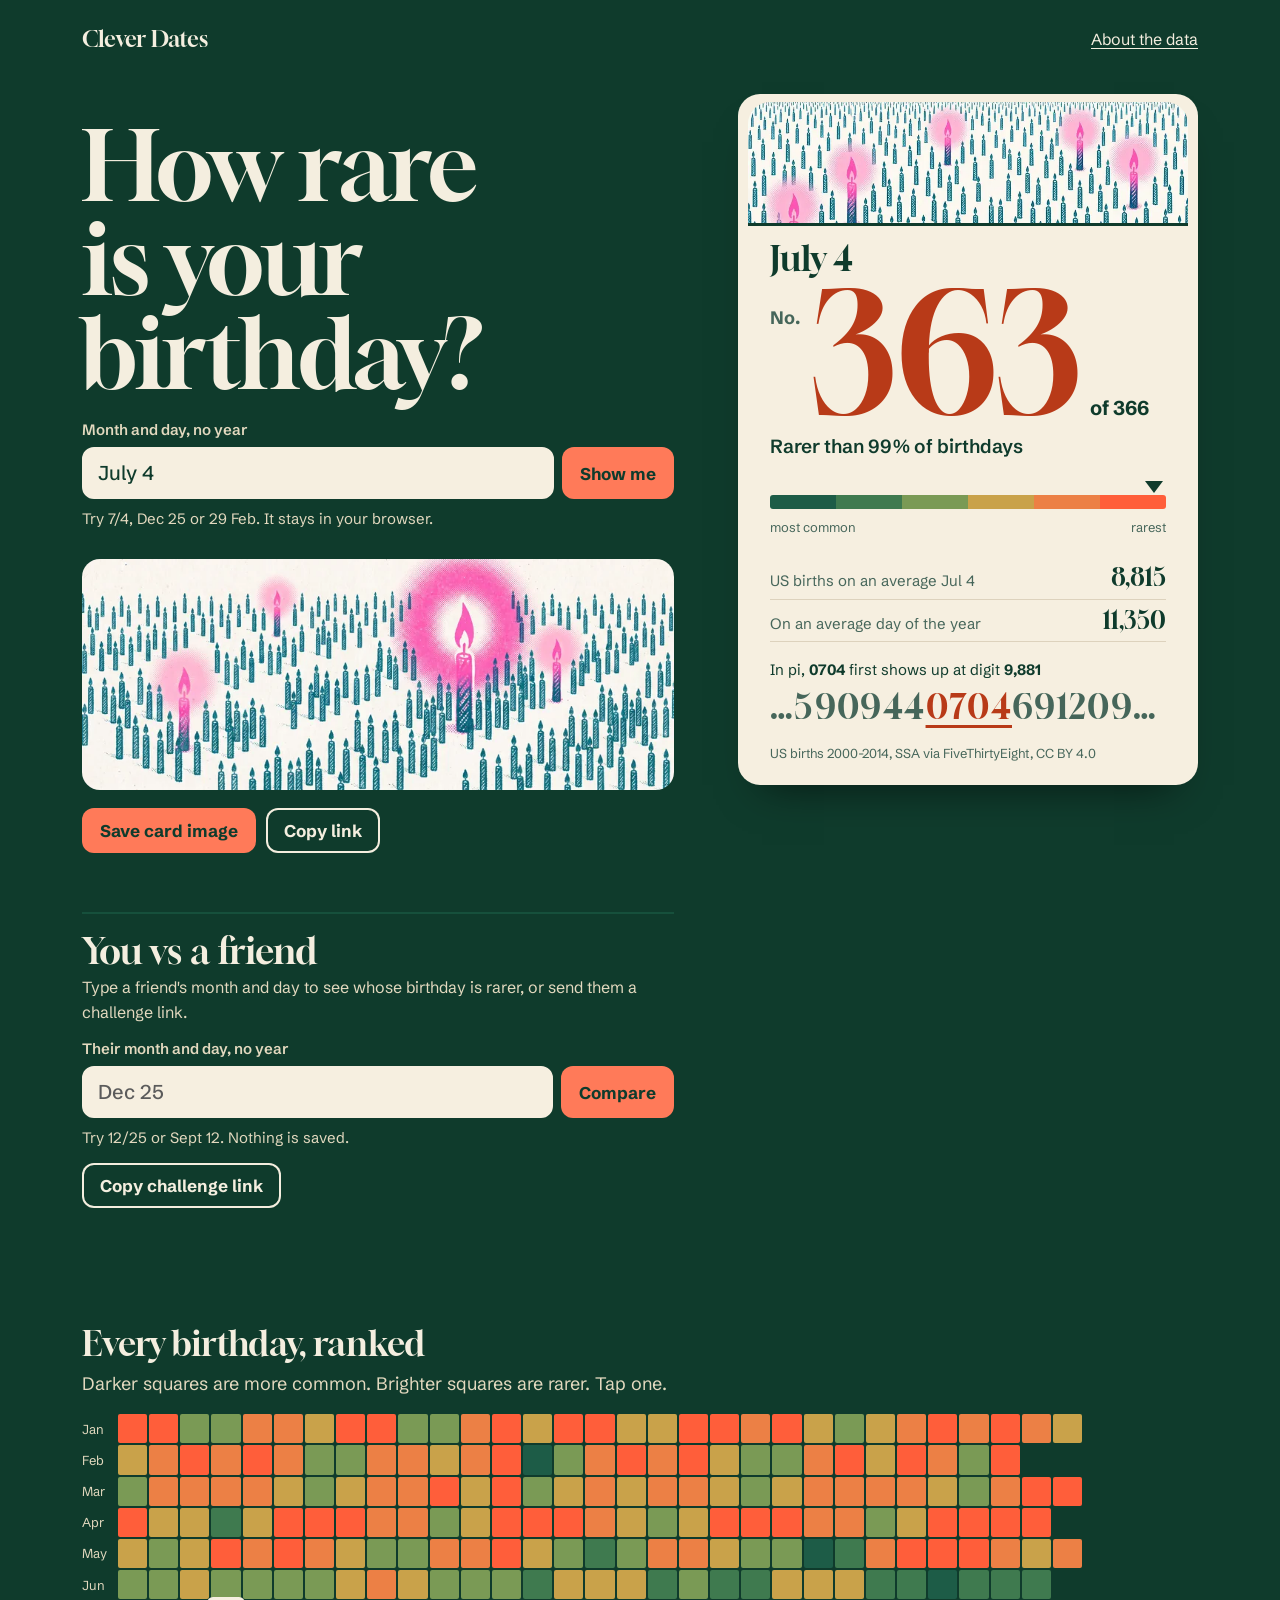
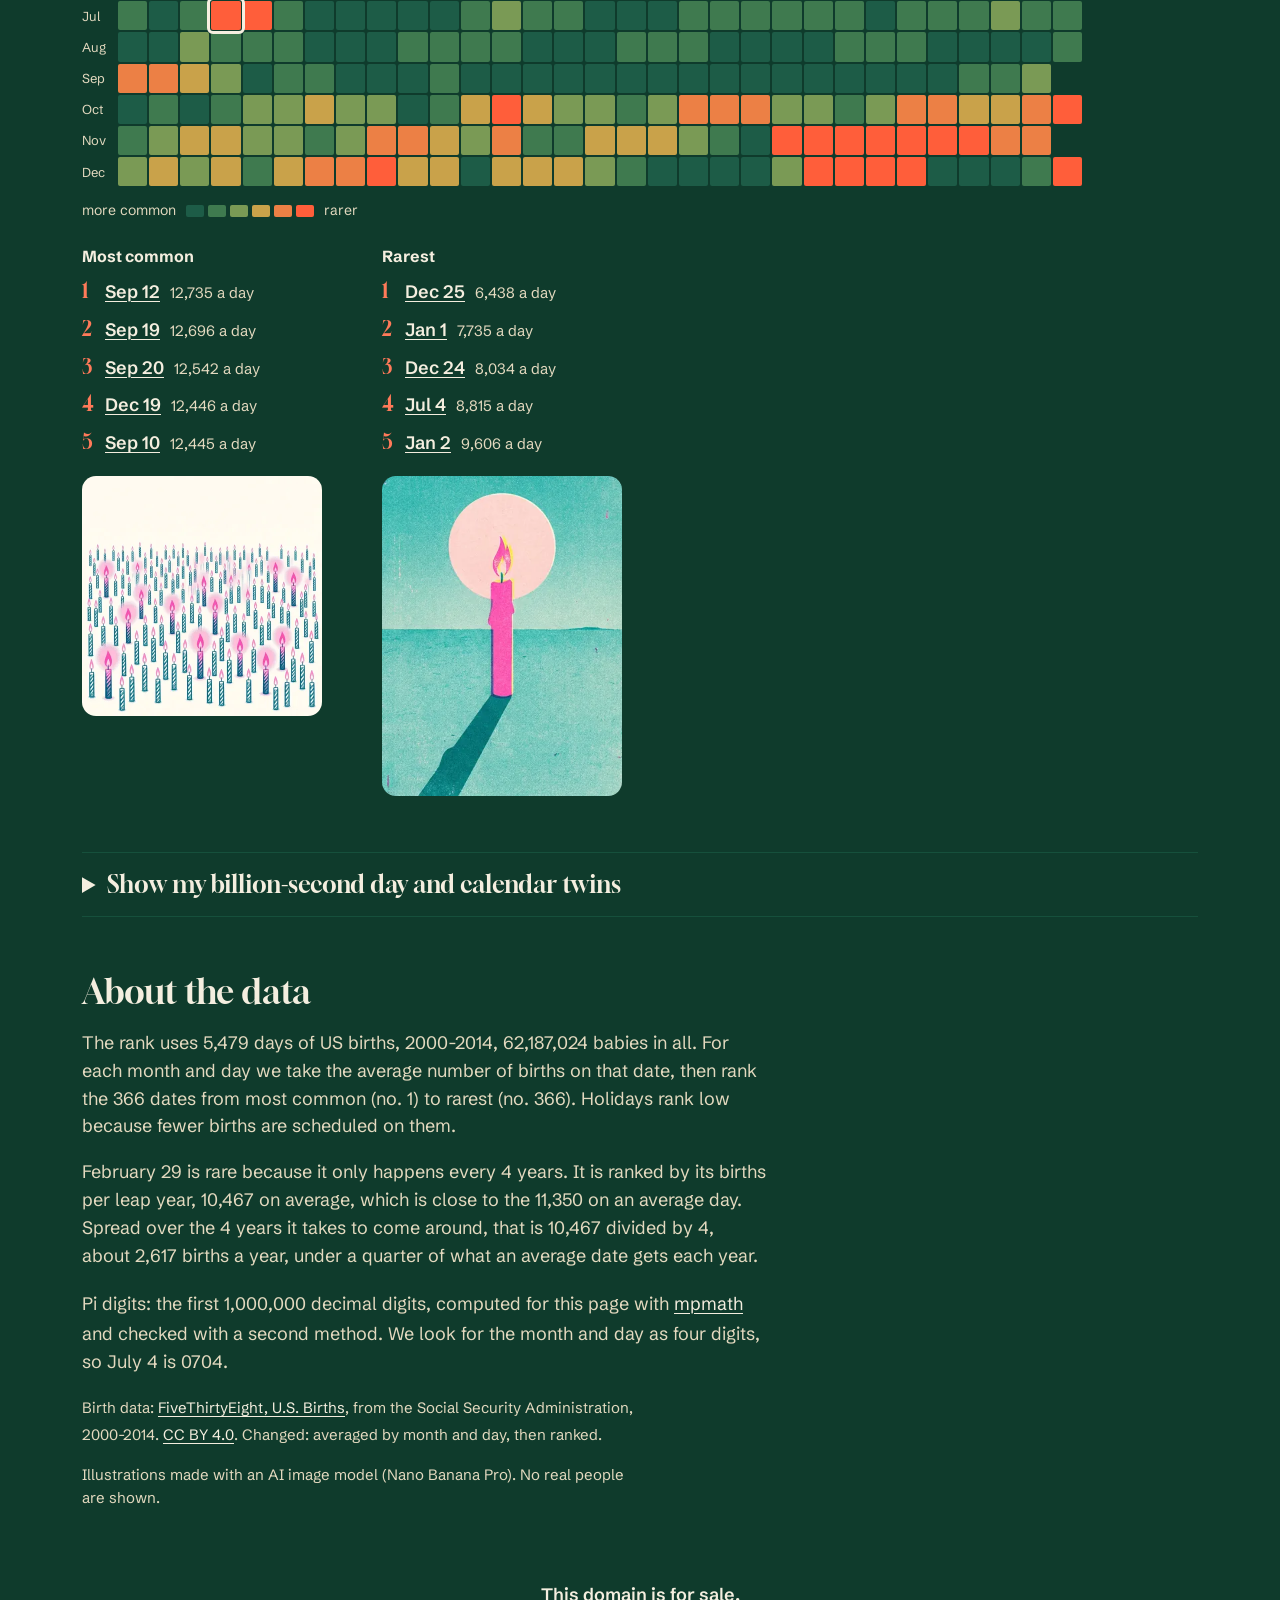
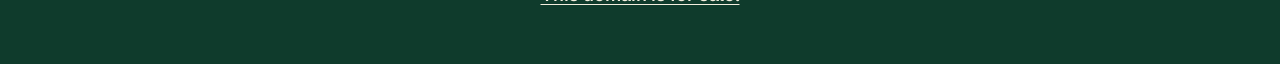
==== commit 37e67907: "Go live on cleverdates.com: canonical + og:url, index allowed, sitemap, CNAME, share footer on the d" ====
--- a/docs/index.html
+++ b/docs/index.html
@@ -3,12 +3,13 @@
 <head>
 <meta charset="utf-8">
 <meta name="viewport" content="width=device-width, initial-scale=1">
-<meta name="robots" content="noindex,nofollow">
+<link rel="canonical" href="https://cleverdates.com/">
+<meta property="og:url" content="https://cleverdates.com/">
 <title>How rare is your birthday? | Clever Dates</title>
 <meta name="description" content="Type a month and day. See how common that birthday is in the US, out of 366, and where it first shows up in pi.">
 <meta property="og:title" content="How rare is your birthday?">
 <meta property="og:description" content="Your birthday's rank out of 366, and where it hides in pi.">
-<meta property="og:image" content="https://evanmack45.github.io/cleverdates-preview/og.jpg">
+<meta property="og:image" content="https://cleverdates.com/og.jpg">
 <meta property="og:image:width" content="1200">
 <meta property="og:image:height" content="630">
 <meta property="og:image:alt" content="A slice of birthday cake with one lit candle inside a ring of small unlit candles, risograph style.">
--- a/docs/style.css
+++ b/docs/style.css
@@ -59,10 +59,10 @@
 #c-rank { font: 400 clamp(96px, 27vw, 168px)/0.85 var(--serif); color: var(--coral-ink); letter-spacing: -0.03em; font-variant-numeric: lining-nums; }
 .c-of { font: 700 20px/1 var(--sans); color: var(--ink); white-space: nowrap; }
 .c-say { font-weight: 600; font-size: 19px; margin-top: 8px !important; }
-.c-meter { position: relative; height: 14px; margin: 34px 0 34px; border-radius: 3px;
+.c-meter { clear: both; position: relative; height: 14px; margin: 34px 0 34px; border-radius: 3px;
   background: linear-gradient(90deg, #1d5c47 0 16.6%, #3f7a4f 0 33.3%, #7a9a55 0 50%, #c9a24a 0 66.6%, #ec8045 0 83.3%, #ff5e3a 0); }
 .c-pin { position: absolute; left: calc(9px + var(--at) * (100% - 18px)); top: -14px; width: 0; height: 0; border: 9px solid transparent; border-top: 12px solid var(--ink); transform: translateX(-50%); transition: left .5s cubic-bezier(.2, .8, .2, 1); }
-.c-ends { display: flex; justify-content: space-between; margin: -26px 0 26px; font-size: 13px; color: var(--ink2); }
+.c-ends { clear: both; display: flex; justify-content: space-between; margin: -26px 0 26px; font-size: 13px; color: var(--ink2); }
 .c-facts { margin: 0; display: grid; gap: 6px; }
 .c-facts div { display: flex; justify-content: space-between; align-items: baseline; gap: 16px; border-bottom: 1px solid #ddd2bd; padding-bottom: 6px; }
 .c-facts div[hidden] { display: none; }
@@ -164,3 +164,5 @@
 html:not(.js) .vs { display: none; }
 #when[readonly] { background: var(--cream2); border-color: var(--cream2); }
 @media (max-width: 899px) { .hero.locked { grid-template-areas: "ask" "vs" "card" "share"; } .hero.locked .vs { border-top: 0; margin-top: 0; padding-top: 0; } }
+.pick-row input::placeholder { color: #5b5b5b; opacity: 1; }
+@media (min-width: 900px) { .hero.locked { grid-template-areas: "ask card" "vs card" "share card"; } .hero.locked .hero-art { display: none; } .hero.locked .vs { border-top: 0; margin-top: 0; padding-top: 0; } }
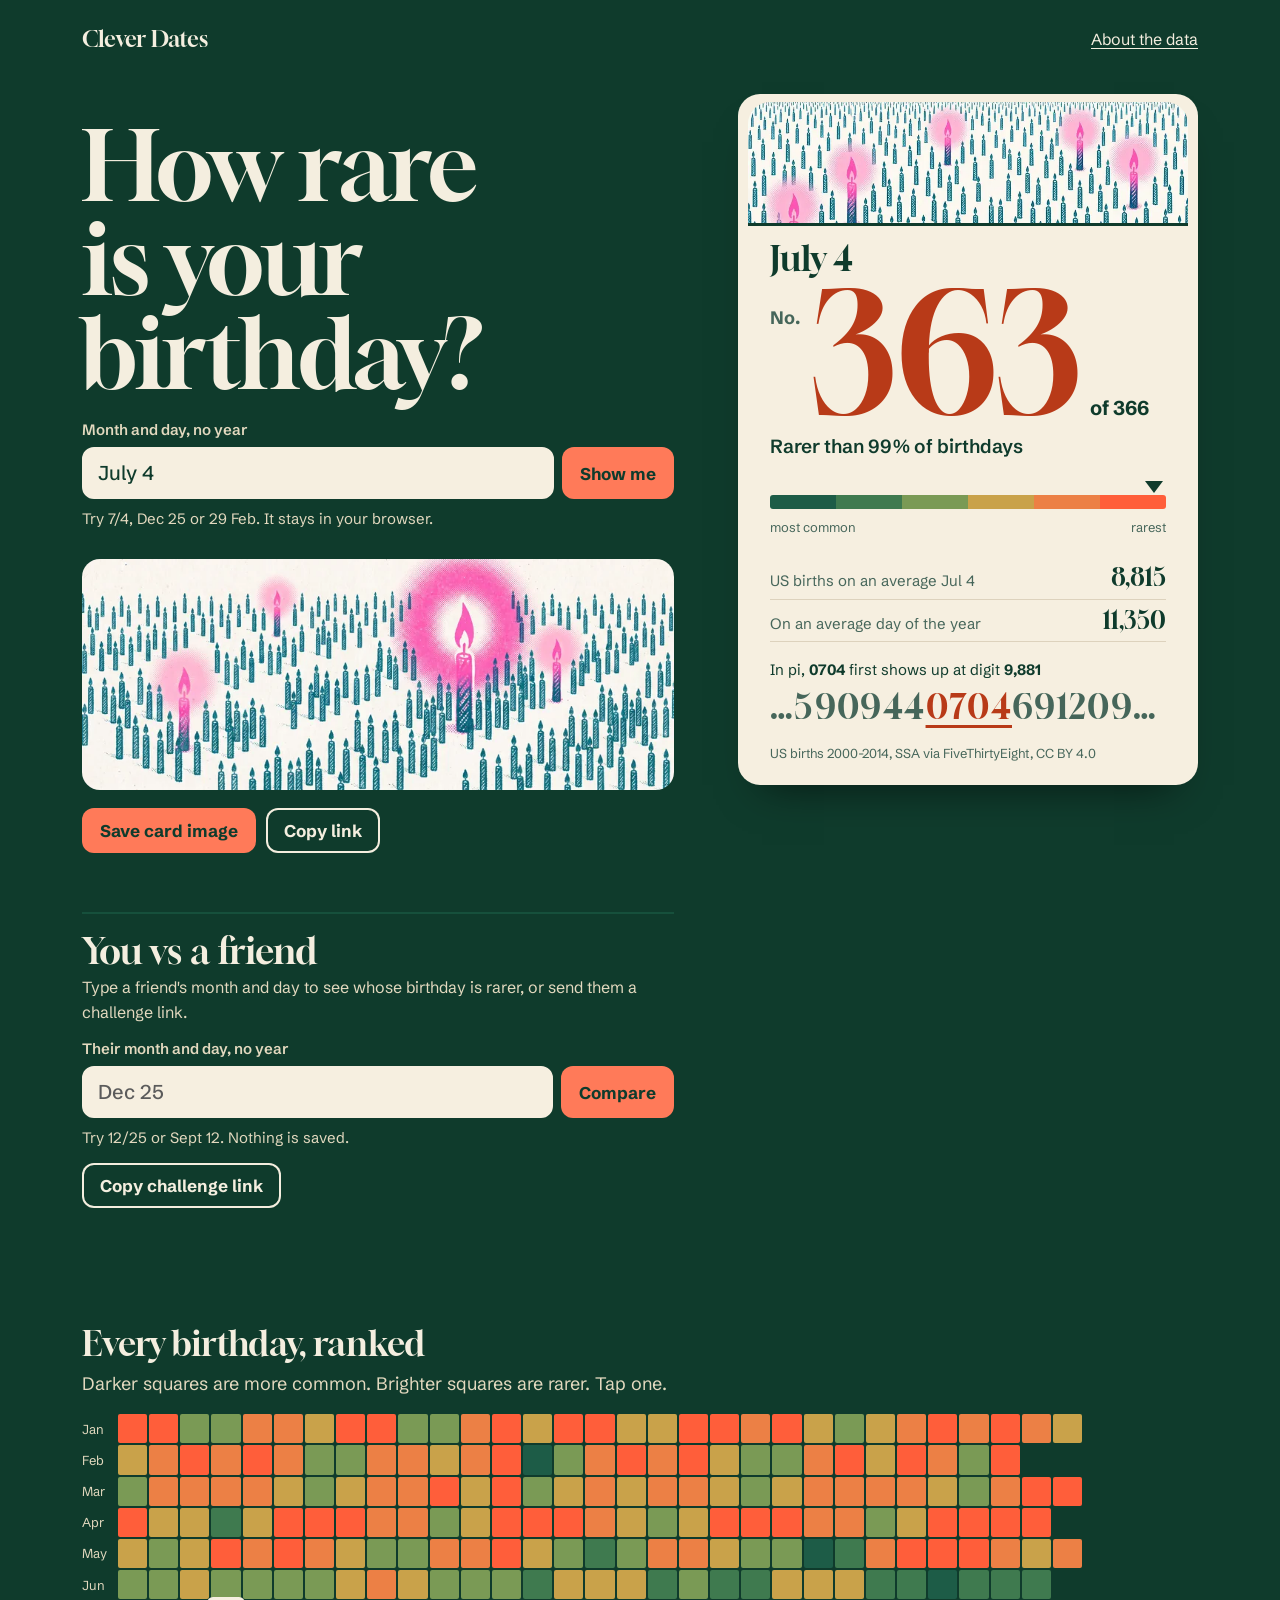
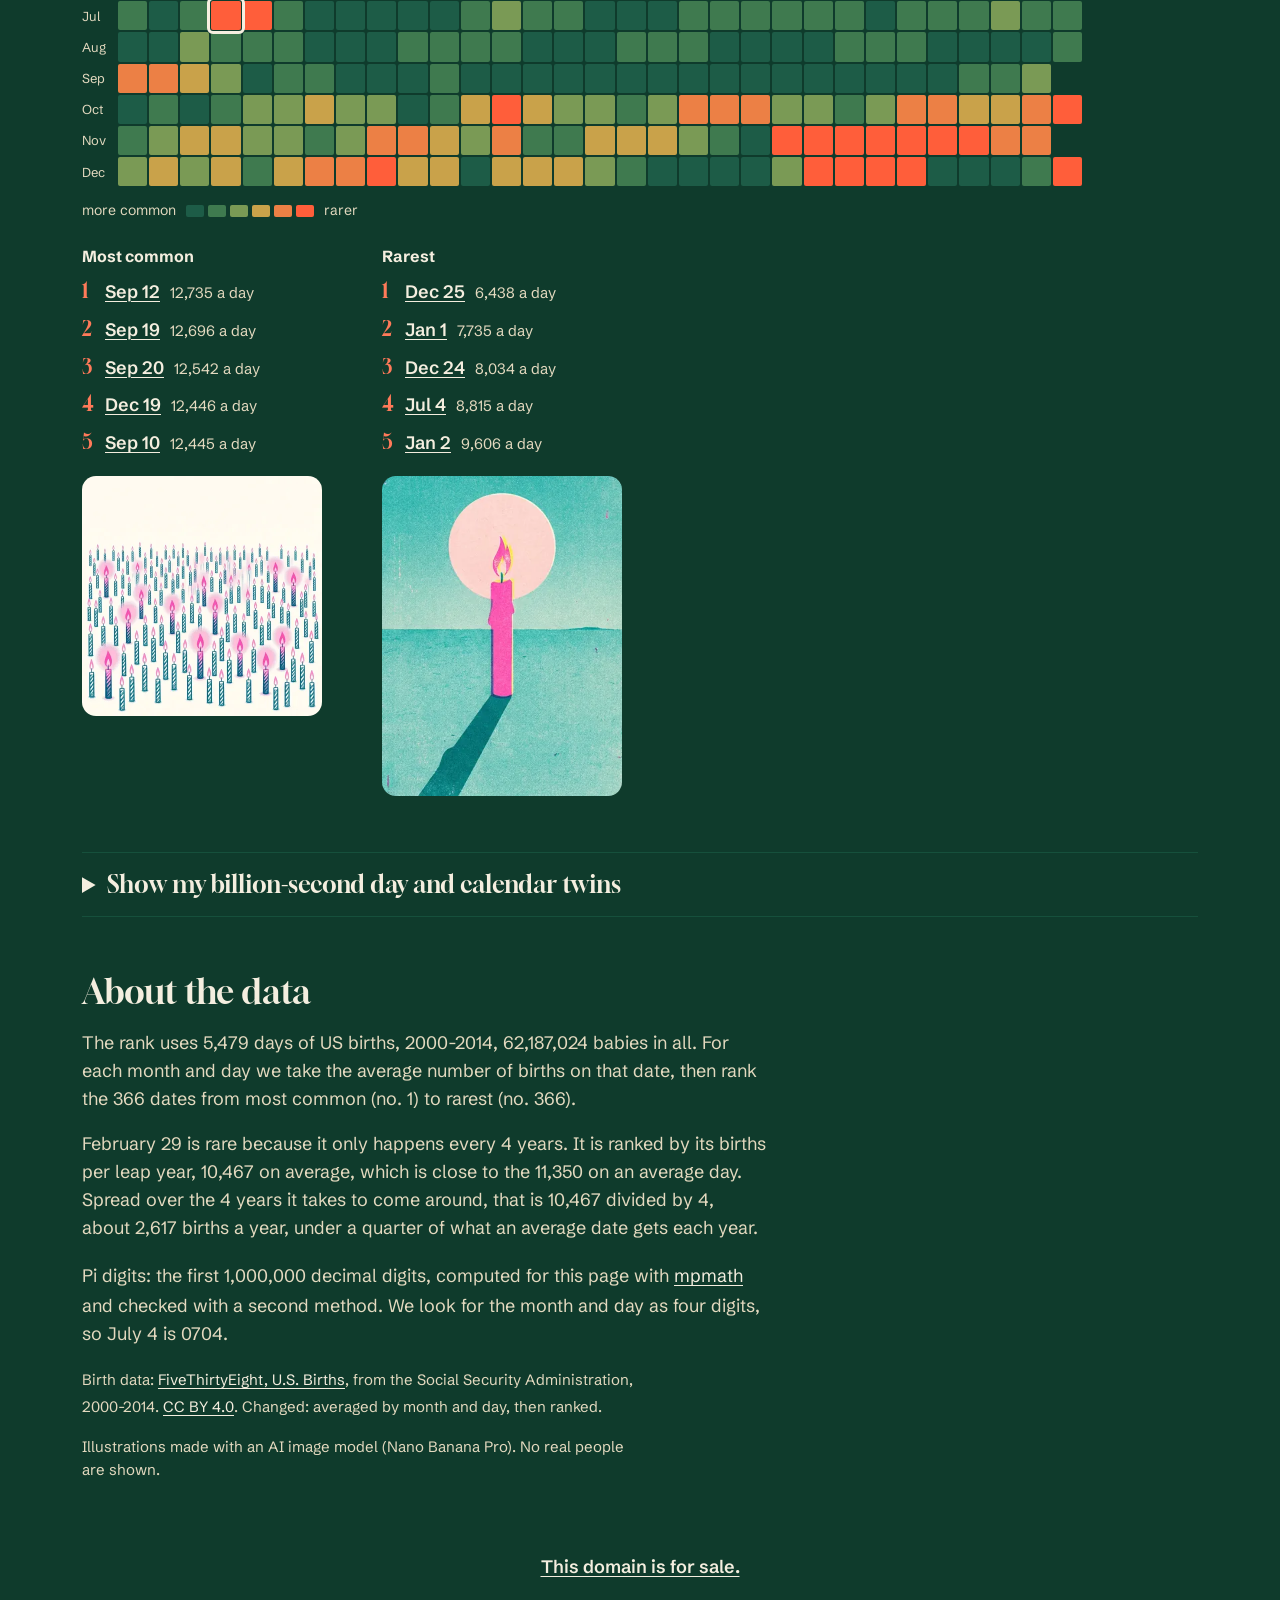
==== commit 3032b8d1: "Delete the unsourced holidays sentence from About the data (Shears BLOCK 11/26 1:50 PM)" ====
--- a/docs/index.html
+++ b/docs/index.html
@@ -15,6 +15,7 @@
 <meta property="og:image:alt" content="A slice of birthday cake with one lit candle inside a ring of small unlit candles, risograph style.">
 <meta property="og:type" content="website">
 <meta name="twitter:card" content="summary_large_image">
+<script type="application/ld+json">{"@context":"https://schema.org","@type":"WebApplication","name":"Clever Dates","url":"https://cleverdates.com/","description":"Type a month and day. See how common that birthday is in the US, out of 366, and where it first shows up in pi.","applicationCategory":"EntertainmentApplication","operatingSystem":"Any","browserRequirements":"Requires JavaScript","isAccessibleForFree":true,"offers":{"@type":"Offer","price":"0","priceCurrency":"USD"}}</script>
 <link rel="preload" href="fonts/gloock.woff2" as="font" type="font/woff2" crossorigin>
 <link rel="preload" href="fonts/schibsted.woff2" as="font" type="font/woff2" crossorigin>
 <link rel="preload" as="image" href="art/candles-800.webp" imagesrcset="art/candles-800.webp 800w, art/candles-1400.webp 1400w" imagesizes="(min-width: 900px) 600px, 100vw" fetchpriority="high">
@@ -113,7 +114,7 @@
 
 <section class="data" id="data" aria-labelledby="data-h">
  <h2 id="data-h">About the data</h2>
- <p>The rank uses 5,479 days of US births, 2000-2014, 62,187,024 babies in all. For each month and day we take the average number of births on that date, then rank the 366 dates from most common (no. 1) to rarest (no. 366). Holidays rank low because fewer births are scheduled on them.</p>
+ <p>The rank uses 5,479 days of US births, 2000-2014, 62,187,024 babies in all. For each month and day we take the average number of births on that date, then rank the 366 dates from most common (no. 1) to rarest (no. 366).</p>
  <p>February 29 is rare because it only happens every 4 years. It is ranked by its births per leap year, 10,467 on average, which is close to the 11,350 on an average day. Spread over the 4 years it takes to come around, that is 10,467 divided by 4, about 2,617 births a year, under a quarter of what an average date gets each year.</p>
  <p>Pi digits: the first 1,000,000 decimal digits, computed for this page with <a href="https://mpmath.org/" rel="noopener">mpmath</a> and checked with a second method. We look for the month and day as four digits, so July 4 is 0704.</p>
  <p class="attr">Birth data: <a href="https://github.com/fivethirtyeight/data/tree/master/births" rel="noopener">FiveThirtyEight, U.S. Births</a>, from the Social Security Administration, 2000-2014. <a href="https://creativecommons.org/licenses/by/4.0/" rel="noopener">CC BY 4.0</a>. Changed: averaged by month and day, then ranked.</p>
--- a/docs/style.css
+++ b/docs/style.css
@@ -166,3 +166,28 @@
 @media (max-width: 899px) { .hero.locked { grid-template-areas: "ask" "vs" "card" "share"; } .hero.locked .vs { border-top: 0; margin-top: 0; padding-top: 0; } }
 .pick-row input::placeholder { color: #5b5b5b; opacity: 1; }
 @media (min-width: 900px) { .hero.locked { grid-template-areas: "ask card" "vs card" "share card"; } .hero.locked .hero-art { display: none; } .hero.locked .vs { border-top: 0; margin-top: 0; padding-top: 0; } }
+
+/* ---------- /rarest-birthday/ answer page ---------- */
+.rb { max-width: 760px; margin: 0 auto; padding: 6px 20px 32px; }
+.rb .hero-art { margin: 0 -20px 16px; }
+.rb h1 { max-width: 16ch; font-size: clamp(40px, 7vw, 64px); }
+.rb-a { font-size: 19px; font-weight: 600; margin: 0 0 18px; max-width: 34em; }
+.rb-list { list-style: none; margin: 0 0 14px; padding: 0; background: var(--paper); color: var(--ink); border-radius: 18px; }
+.rb-list li { display: grid; grid-template-columns: 58px 1fr auto; gap: 8px; align-items: baseline; padding: 12px 18px; border-bottom: 1px solid #ddd2bd; }
+.rb-list li:last-child { border-bottom: 0; }
+.rb-list .n { font: 400 26px/1 var(--serif); color: var(--coral-ink); font-variant-numeric: lining-nums; }
+.rb-list .d { font-weight: 700; white-space: nowrap; }
+.rb-list .v { font-size: 14px; color: var(--ink2); text-align: right; }
+.rb-list .me { background: #ecdfc4; border-radius: 0 0 18px 18px; }
+.rb-note { margin: 0 0 18px; color: var(--cream2); max-width: 34em; }
+.rb-go { display: inline-block; font: 700 17px/1 var(--sans); color: var(--ink); background: var(--coral); border-radius: 12px; padding: 14px 18px; text-decoration: none; }
+.rb-go:hover { background: #ff9274; }
+@media (min-width: 900px) { .rb { padding: 16px 32px 48px; } .rb .hero-art { margin: 0 0 24px; } .rb .hero-art img { height: auto; aspect-ratio: 1400 / 547; border-radius: 18px; } }
+
+/* /most-common-birthday/: the card is the hero */
+.mc .card { margin: 0 0 14px; max-width: 520px; }
+.mc .share { margin: 0 0 18px; }
+.mc .rb-list .me { background: transparent; border-radius: 0; }
+.rb-x { display: inline-block; padding: 8px 0; font-weight: 600; }
+.rb .attr a { display: inline-block; padding: 3px 0; }
+.rb .rb-note + .rb-note { margin-top: -10px; }
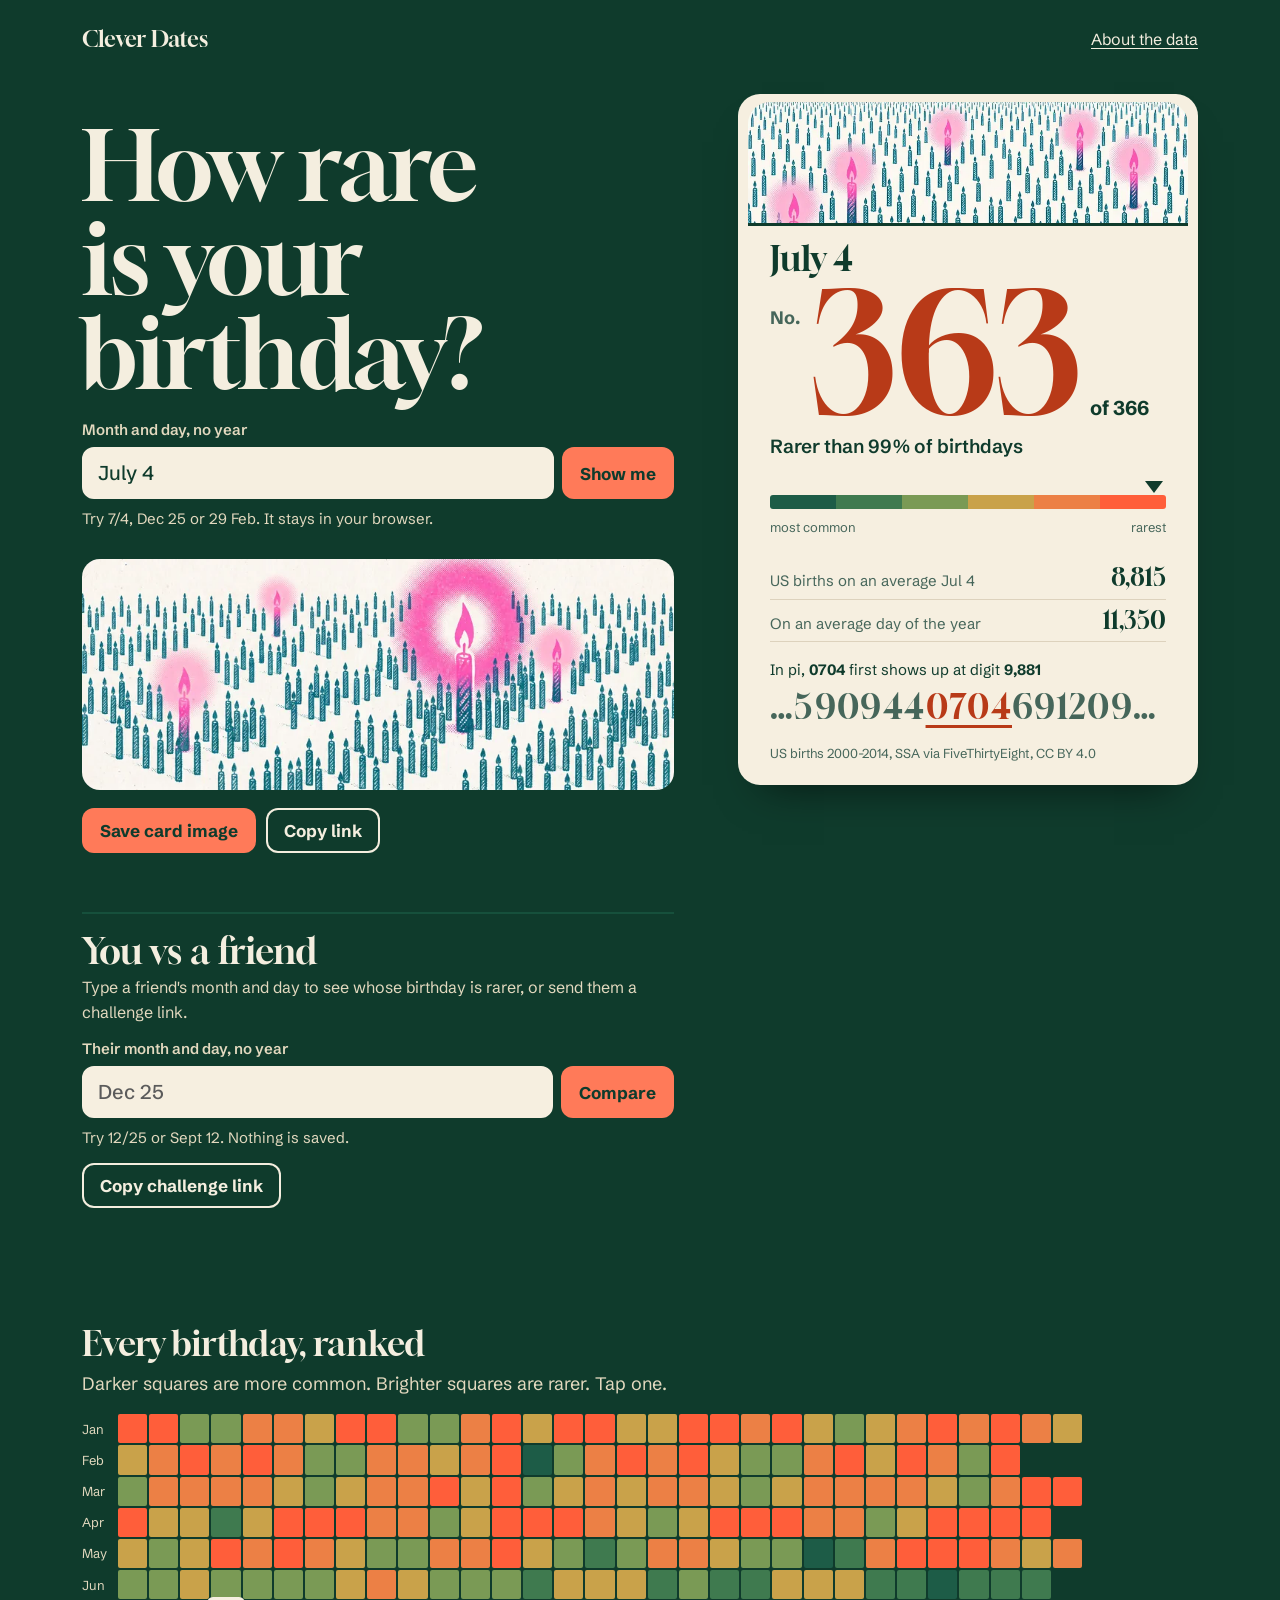
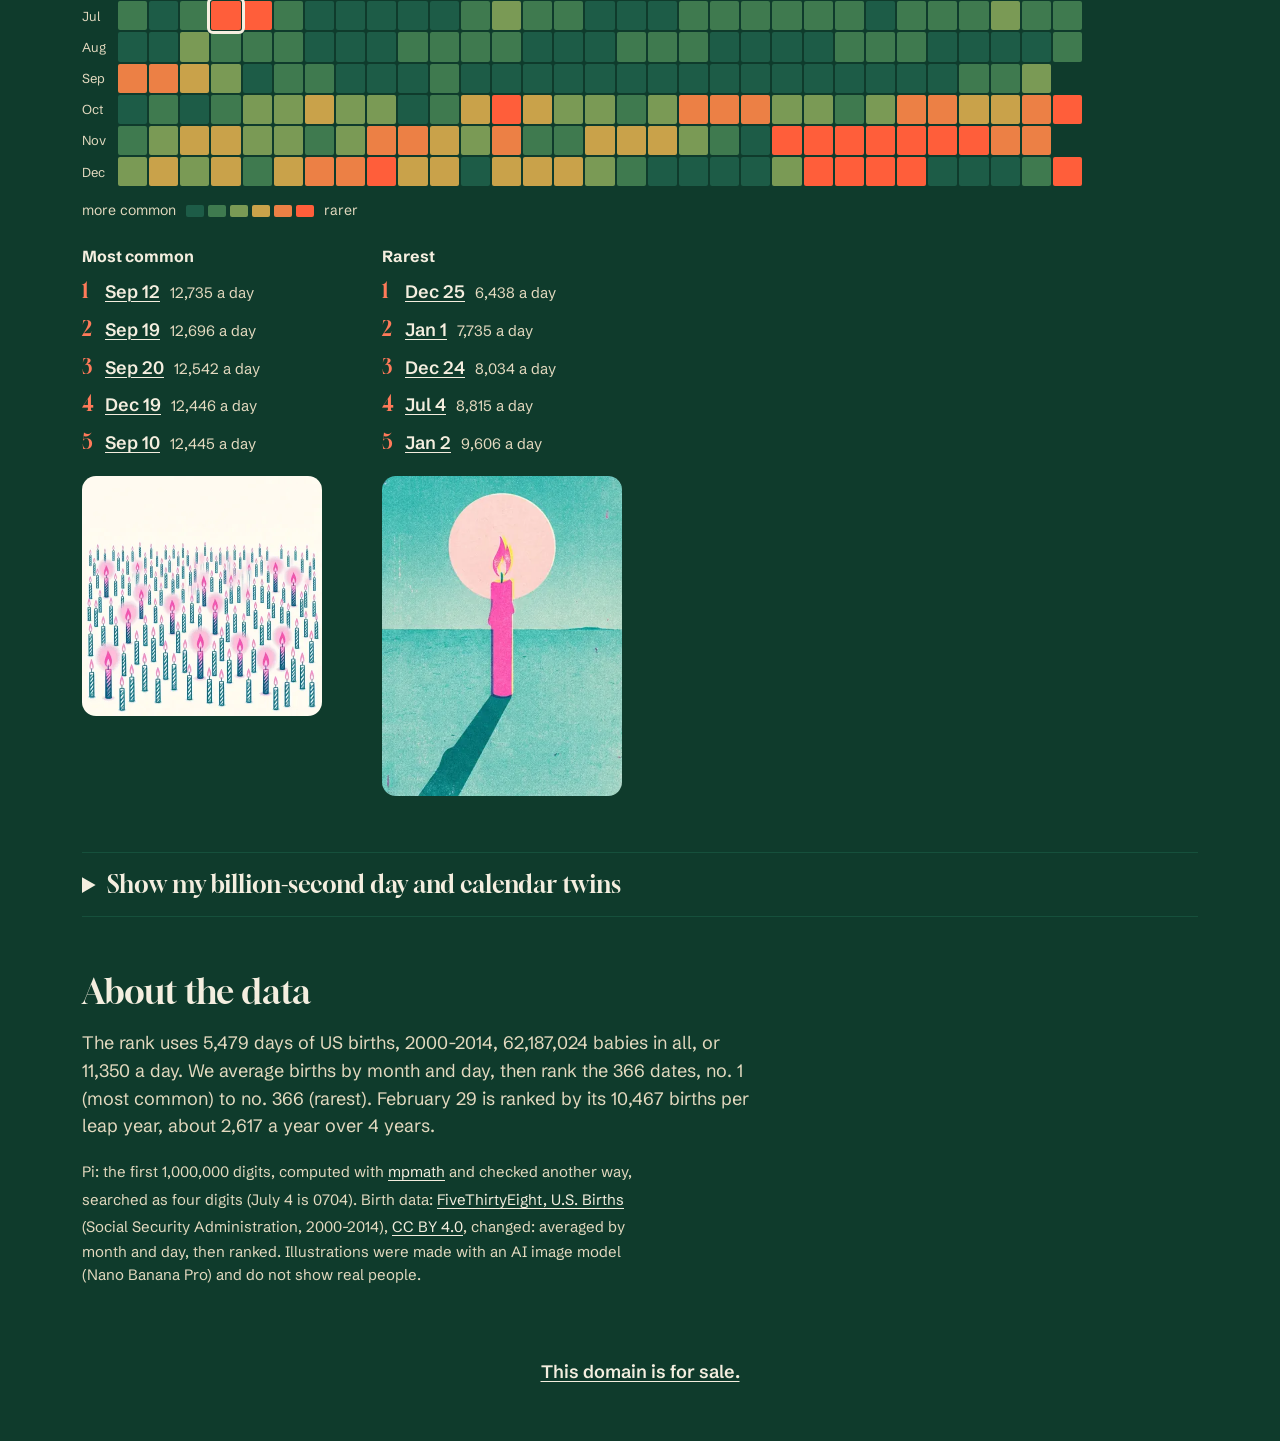
==== commit ceeedc14: "Raise C2 home About the data (Shears raise file); /rarest-birthday/ scopes the No (per day vs per ye" ====
--- a/docs/index.html
+++ b/docs/index.html
@@ -114,11 +114,8 @@
 
 <section class="data" id="data" aria-labelledby="data-h">
  <h2 id="data-h">About the data</h2>
- <p>The rank uses 5,479 days of US births, 2000-2014, 62,187,024 babies in all. For each month and day we take the average number of births on that date, then rank the 366 dates from most common (no. 1) to rarest (no. 366).</p>
- <p>February 29 is rare because it only happens every 4 years. It is ranked by its births per leap year, 10,467 on average, which is close to the 11,350 on an average day. Spread over the 4 years it takes to come around, that is 10,467 divided by 4, about 2,617 births a year, under a quarter of what an average date gets each year.</p>
- <p>Pi digits: the first 1,000,000 decimal digits, computed for this page with <a href="https://mpmath.org/" rel="noopener">mpmath</a> and checked with a second method. We look for the month and day as four digits, so July 4 is 0704.</p>
- <p class="attr">Birth data: <a href="https://github.com/fivethirtyeight/data/tree/master/births" rel="noopener">FiveThirtyEight, U.S. Births</a>, from the Social Security Administration, 2000-2014. <a href="https://creativecommons.org/licenses/by/4.0/" rel="noopener">CC BY 4.0</a>. Changed: averaged by month and day, then ranked.</p>
- <p class="attr">Illustrations made with an AI image model (Nano Banana Pro). No real people are shown.</p>
+ <p>The rank uses 5,479 days of US births, 2000-2014, 62,187,024 babies in all, or 11,350 a day. We average births by month and day, then rank the 366 dates, no. 1 (most common) to no. 366 (rarest). February 29 is ranked by its 10,467 births per leap year, about 2,617 a year over 4 years.</p>
+ <p class="attr">Pi: the first 1,000,000 digits, computed with <a href="https://mpmath.org/" rel="noopener">mpmath</a> and checked another way, searched as four digits (July 4 is 0704). Birth data: <a href="https://github.com/fivethirtyeight/data/tree/master/births" rel="noopener">FiveThirtyEight, U.S. Births</a> (Social Security Administration, 2000-2014), <a href="https://creativecommons.org/licenses/by/4.0/" rel="noopener">CC BY 4.0</a>, changed: averaged by month and day, then ranked. Illustrations were made with an AI image model (Nano Banana Pro) and do not show real people.</p>
 </section>
 </main>
 <footer class="foot"><p><a href="https://www.afternic.com/domain/cleverdates.com" rel="noopener">This domain is for sale.</a></p></footer>
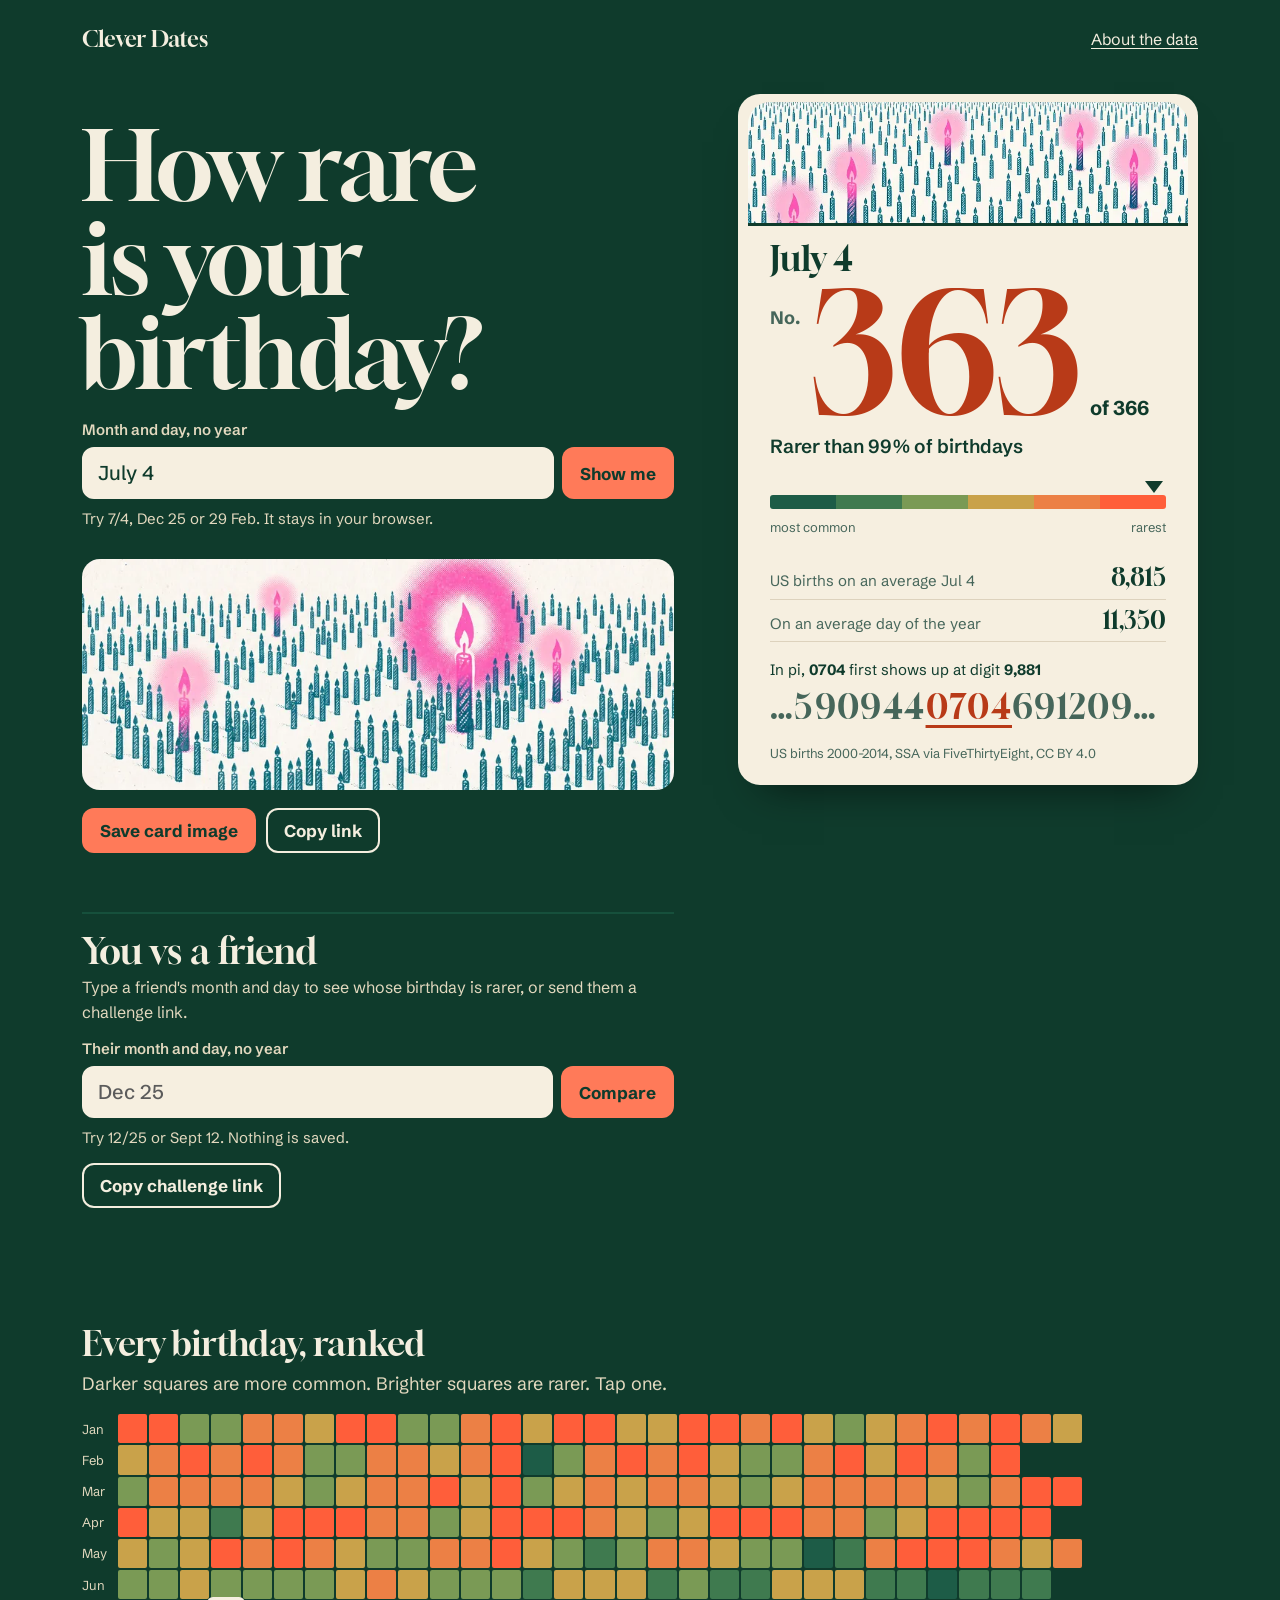
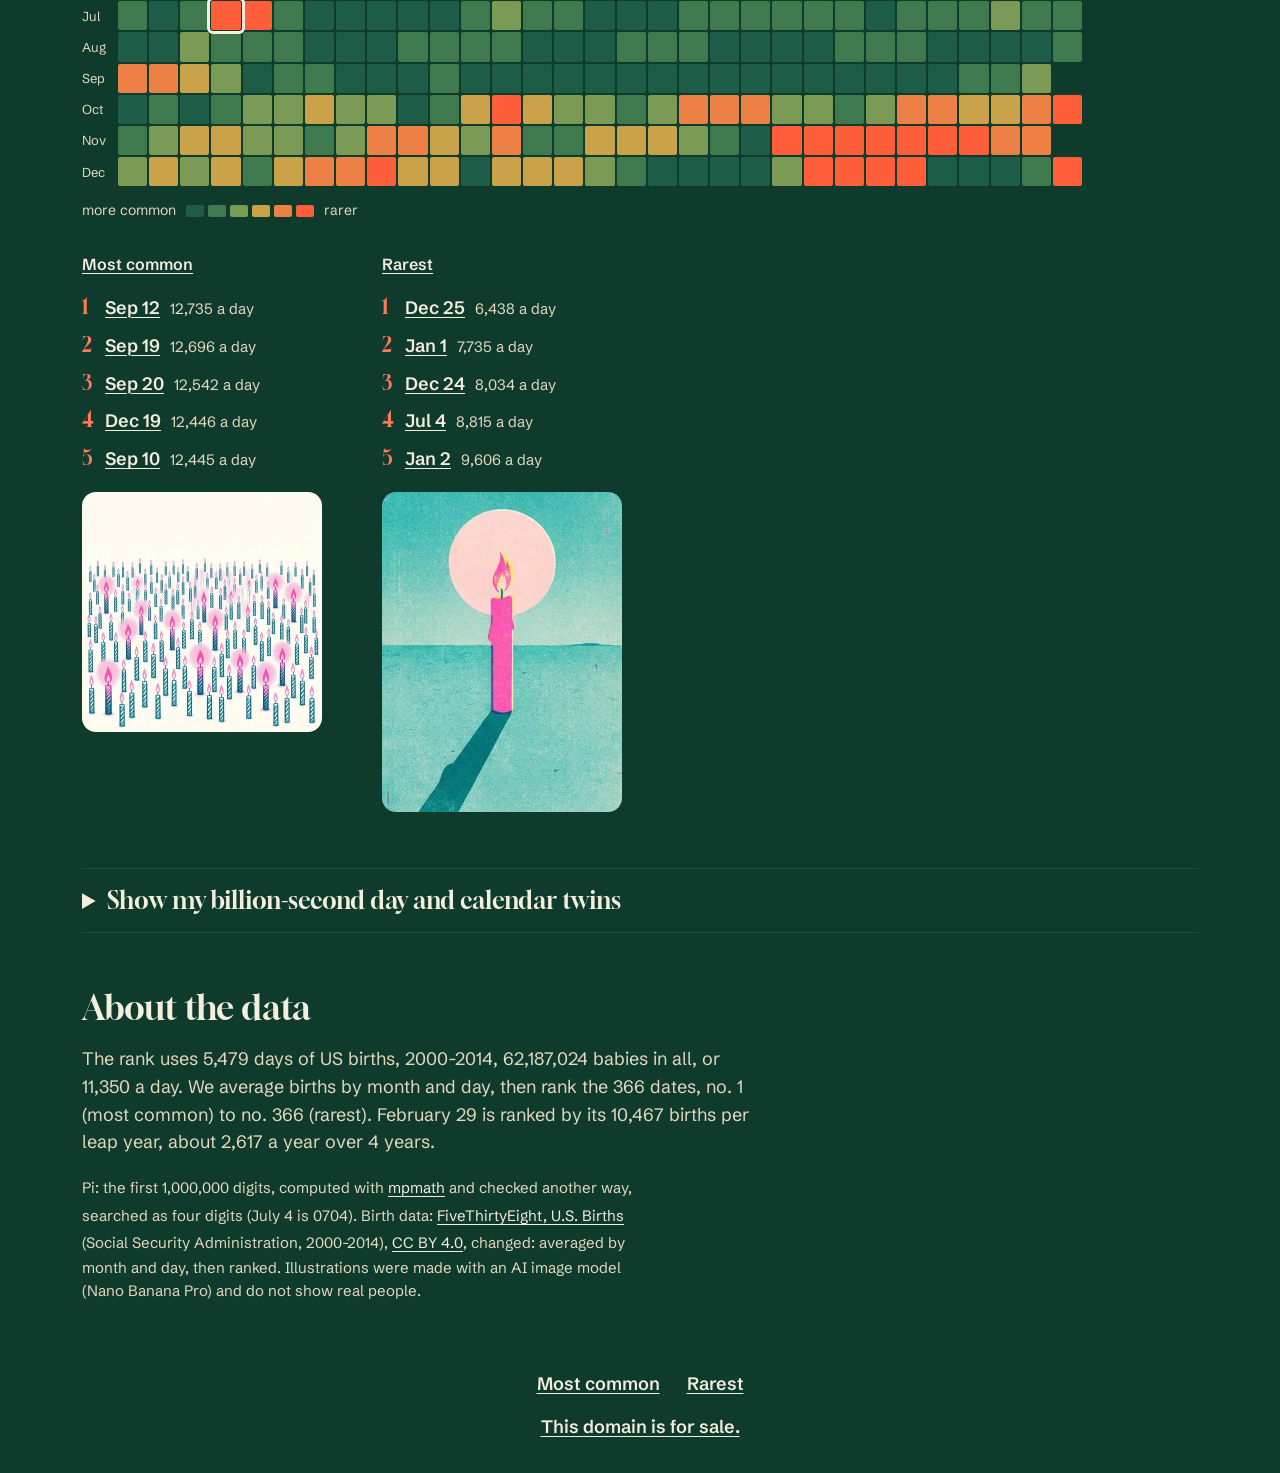
==== commit d8ba6905: "Link /rarest-birthday/ and /most-common-birthday/ from the home lists and footer" ====
--- a/docs/index.html
+++ b/docs/index.html
@@ -91,9 +91,9 @@
  <div class="grid" id="grid" role="grid" aria-label="Calendar of all 366 birthdays shaded by how common they are. Use the text box above to pick a date."><div class="g-row" role="row"><span class="g-m" role="rowheader">Jan</span><span class="g-c s5" role="gridcell" data-m="1" data-d="1" title="Jan 1: no. 365"></span><span class="g-c s5" role="gridcell" data-m="1" data-d="2" title="Jan 2: no. 362"></span><span class="g-c s2" role="gridcell" data-m="1" data-d="3" title="Jan 3: no. 182"></span><span class="g-c s2" role="gridcell" data-m="1" data-d="4" title="Jan 4: no. 152"></span><span class="g-c s4" role="gridcell" data-m="1" data-d="5" title="Jan 5: no. 260"></span><span class="g-c s4" role="gridcell" data-m="1" data-d="6" title="Jan 6: no. 299"></span><span class="g-c s3" role="gridcell" data-m="1" data-d="7" title="Jan 7: no. 233"></span><span class="g-c s5" role="gridcell" data-m="1" data-d="8" title="Jan 8: no. 322"></span><span class="g-c s5" role="gridcell" data-m="1" data-d="9" title="Jan 9: no. 307"></span><span class="g-c s2" role="gridcell" data-m="1" data-d="10" title="Jan 10: no. 161"></span><span class="g-c s2" role="gridcell" data-m="1" data-d="11" title="Jan 11: no. 179"></span><span class="g-c s4" role="gridcell" data-m="1" data-d="12" title="Jan 12: no. 274"></span><span class="g-c s5" role="gridcell" data-m="1" data-d="13" title="Jan 13: no. 347"></span><span class="g-c s3" role="gridcell" data-m="1" data-d="14" title="Jan 14: no. 223"></span><span class="g-c s5" role="gridcell" data-m="1" data-d="15" title="Jan 15: no. 340"></span><span class="g-c s5" role="gridcell" data-m="1" data-d="16" title="Jan 16: no. 324"></span><span class="g-c s3" role="gridcell" data-m="1" data-d="17" title="Jan 17: no. 197"></span><span class="g-c s3" role="gridcell" data-m="1" data-d="18" title="Jan 18: no. 221"></span><span class="g-c s5" role="gridcell" data-m="1" data-d="19" title="Jan 19: no. 337"></span><span class="g-c s5" role="gridcell" data-m="1" data-d="20" title="Jan 20: no. 333"></span><span class="g-c s4" role="gridcell" data-m="1" data-d="21" title="Jan 21: no. 290"></span><span class="g-c s5" role="gridcell" data-m="1" data-d="22" title="Jan 22: no. 326"></span><span class="g-c s3" role="gridcell" data-m="1" data-d="23" title="Jan 23: no. 243"></span><span class="g-c s2" role="gridcell" data-m="1" data-d="24" title="Jan 24: no. 151"></span><span class="g-c s3" role="gridcell" data-m="1" data-d="25" title="Jan 25: no. 198"></span><span class="g-c s4" role="gridcell" data-m="1" data-d="26" title="Jan 26: no. 301"></span><span class="g-c s5" role="gridcell" data-m="1" data-d="27" title="Jan 27: no. 328"></span><span class="g-c s4" role="gridcell" data-m="1" data-d="28" title="Jan 28: no. 280"></span><span class="g-c s5" role="gridcell" data-m="1" data-d="29" title="Jan 29: no. 341"></span><span class="g-c s4" role="gridcell" data-m="1" data-d="30" title="Jan 30: no. 282"></span><span class="g-c s3" role="gridcell" data-m="1" data-d="31" title="Jan 31: no. 204"></span></div><div class="g-row" role="row"><span class="g-m" role="rowheader">Feb</span><span class="g-c s3" role="gridcell" data-m="2" data-d="1" title="Feb 1: no. 192"></span><span class="g-c s4" role="gridcell" data-m="2" data-d="2" title="Feb 2: no. 273"></span><span class="g-c s5" role="gridcell" data-m="2" data-d="3" title="Feb 3: no. 317"></span><span class="g-c s4" role="gridcell" data-m="2" data-d="4" title="Feb 4: no. 262"></span><span class="g-c s5" role="gridcell" data-m="2" data-d="5" title="Feb 5: no. 312"></span><span class="g-c s4" role="gridcell" data-m="2" data-d="6" title="Feb 6: no. 271"></span><span class="g-c s2" role="gridcell" data-m="2" data-d="7" title="Feb 7: no. 123"></span><span class="g-c s2" role="gridcell" data-m="2" data-d="8" title="Feb 8: no. 169"></span><span class="g-c s4" role="gridcell" data-m="2" data-d="9" title="Feb 9: no. 297"></span><span class="g-c s4" role="gridcell" data-m="2" data-d="10" title="Feb 10: no. 281"></span><span class="g-c s3" role="gridcell" data-m="2" data-d="11" title="Feb 11: no. 224"></span><span class="g-c s4" role="gridcell" data-m="2" data-d="12" title="Feb 12: no. 257"></span><span class="g-c s5" role="gridcell" data-m="2" data-d="13" title="Feb 13: no. 325"></span><span class="g-c s0" role="gridcell" data-m="2" data-d="14" title="Feb 14: no. 48"></span><span class="g-c s2" role="gridcell" data-m="2" data-d="15" title="Feb 15: no. 134"></span><span class="g-c s4" role="gridcell" data-m="2" data-d="16" title="Feb 16: no. 285"></span><span class="g-c s5" role="gridcell" data-m="2" data-d="17" title="Feb 17: no. 319"></span><span class="g-c s4" role="gridcell" data-m="2" data-d="18" title="Feb 18: no. 251"></span><span class="g-c s5" role="gridcell" data-m="2" data-d="19" title="Feb 19: no. 327"></span><span class="g-c s3" role="gridcell" data-m="2" data-d="20" title="Feb 20: no. 244"></span><span class="g-c s2" role="gridcell" data-m="2" data-d="21" title="Feb 21: no. 174"></span><span class="g-c s2" role="gridcell" data-m="2" data-d="22" title="Feb 22: no. 160"></span><span class="g-c s4" role="gridcell" data-m="2" data-d="23" title="Feb 23: no. 288"></span><span class="g-c s5" role="gridcell" data-m="2" data-d="24" title="Feb 24: no. 316"></span><span class="g-c s3" role="gridcell" data-m="2" data-d="25" title="Feb 25: no. 238"></span><span class="g-c s5" role="gridcell" data-m="2" data-d="26" title="Feb 26: no. 315"></span><span class="g-c s4" role="gridcell" data-m="2" data-d="27" title="Feb 27: no. 265"></span><span class="g-c s2" role="gridcell" data-m="2" data-d="28" title="Feb 28: no. 168"></span><span class="g-c s5" role="gridcell" data-m="2" data-d="29" title="Feb 29: no. 351"></span><span class="g-c none" role="gridcell"></span><span class="g-c none" role="gridcell"></span></div><div class="g-row" role="row"><span class="g-m" role="rowheader">Mar</span><span class="g-c s2" role="gridcell" data-m="3" data-d="1" title="Mar 1: no. 150"></span><span class="g-c s4" role="gridcell" data-m="3" data-d="2" title="Mar 2: no. 289"></span><span class="g-c s4" role="gridcell" data-m="3" data-d="3" title="Mar 3: no. 254"></span><span class="g-c s4" role="gridcell" data-m="3" data-d="4" title="Mar 4: no. 292"></span><span class="g-c s4" role="gridcell" data-m="3" data-d="5" title="Mar 5: no. 245"></span><span class="g-c s3" role="gridcell" data-m="3" data-d="6" title="Mar 6: no. 237"></span><span class="g-c s2" role="gridcell" data-m="3" data-d="7" title="Mar 7: no. 153"></span><span class="g-c s3" role="gridcell" data-m="3" data-d="8" title="Mar 8: no. 202"></span><span class="g-c s4" role="gridcell" data-m="3" data-d="9" title="Mar 9: no. 291"></span><span class="g-c s4" role="gridcell" data-m="3" data-d="10" title="Mar 10: no. 293"></span><span class="g-c s5" role="gridcell" data-m="3" data-d="11" title="Mar 11: no. 311"></span><span class="g-c s3" role="gridcell" data-m="3" data-d="12" title="Mar 12: no. 228"></span><span class="g-c s5" role="gridcell" data-m="3" data-d="13" title="Mar 13: no. 310"></span><span class="g-c s2" role="gridcell" data-m="3" data-d="14" title="Mar 14: no. 142"></span><span class="g-c s3" role="gridcell" data-m="3" data-d="15" title="Mar 15: no. 200"></span><span class="g-c s4" role="gridcell" data-m="3" data-d="16" title="Mar 16: no. 304"></span><span class="g-c s3" role="gridcell" data-m="3" data-d="17" title="Mar 17: no. 235"></span><span class="g-c s4" role="gridcell" data-m="3" data-d="18" title="Mar 18: no. 302"></span><span class="g-c s4" role="gridcell" data-m="3" data-d="19" title="Mar 19: no. 259"></span><span class="g-c s3" role="gridcell" data-m="3" data-d="20" title="Mar 20: no. 184"></span><span class="g-c s2" role="gridcell" data-m="3" data-d="21" title="Mar 21: no. 130"></span><span class="g-c s3" role="gridcell" data-m="3" data-d="22" title="Mar 22: no. 208"></span><span class="g-c s4" role="gridcell" data-m="3" data-d="23" title="Mar 23: no. 303"></span><span class="g-c s4" role="gridcell" data-m="3" data-d="24" title="Mar 24: no. 300"></span><span class="g-c s4" role="gridcell" data-m="3" data-d="25" title="Mar 25: no. 294"></span><span class="g-c s4" role="gridcell" data-m="3" data-d="26" title="Mar 26: no. 276"></span><span class="g-c s3" role="gridcell" data-m="3" data-d="27" title="Mar 27: no. 240"></span><span class="g-c s2" role="gridcell" data-m="3" data-d="28" title="Mar 28: no. 155"></span><span class="g-c s4" role="gridcell" data-m="3" data-d="29" title="Mar 29: no. 261"></span><span class="g-c s5" role="gridcell" data-m="3" data-d="30" title="Mar 30: no. 308"></span><span class="g-c s5" role="gridcell" data-m="3" data-d="31" title="Mar 31: no. 339"></span></div><div class="g-row" role="row"><span class="g-m" role="rowheader">Apr</span><span class="g-c s5" role="gridcell" data-m="4" data-d="1" title="Apr 1: no. 355"></span><span class="g-c s3" role="gridcell" data-m="4" data-d="2" title="Apr 2: no. 214"></span><span class="g-c s3" role="gridcell" data-m="4" data-d="3" title="Apr 3: no. 225"></span><span class="g-c s1" role="gridcell" data-m="4" data-d="4" title="Apr 4: no. 111"></span><span class="g-c s3" role="gridcell" data-m="4" data-d="5" title="Apr 5: no. 216"></span><span class="g-c s5" role="gridcell" data-m="4" data-d="6" title="Apr 6: no. 335"></span><span class="g-c s5" role="gridcell" data-m="4" data-d="7" title="Apr 7: no. 323"></span><span class="g-c s5" role="gridcell" data-m="4" data-d="8" title="Apr 8: no. 321"></span><span class="g-c s4" role="gridcell" data-m="4" data-d="9" title="Apr 9: no. 283"></span><span class="g-c s4" role="gridcell" data-m="4" data-d="10" title="Apr 10: no. 258"></span><span class="g-c s2" role="gridcell" data-m="4" data-d="11" title="Apr 11: no. 159"></span><span class="g-c s3" role="gridcell" data-m="4" data-d="12" title="Apr 12: no. 206"></span><span class="g-c s5" role="gridcell" data-m="4" data-d="13" title="Apr 13: no. 349"></span><span class="g-c s5" role="gridcell" data-m="4" data-d="14" title="Apr 14: no. 318"></span><span class="g-c s5" role="gridcell" data-m="4" data-d="15" title="Apr 15: no. 320"></span><span class="g-c s4" role="gridcell" data-m="4" data-d="16" title="Apr 16: no. 256"></span><span class="g-c s3" role="gridcell" data-m="4" data-d="17" title="Apr 17: no. 239"></span><span class="g-c s2" role="gridcell" data-m="4" data-d="18" title="Apr 18: no. 178"></span><span class="g-c s3" role="gridcell" data-m="4" data-d="19" title="Apr 19: no. 231"></span><span class="g-c s5" role="gridcell" data-m="4" data-d="20" title="Apr 20: no. 309"></span><span class="g-c s5" role="gridcell" data-m="4" data-d="21" title="Apr 21: no. 332"></span><span class="g-c s5" role="gridcell" data-m="4" data-d="22" title="Apr 22: no. 330"></span><span class="g-c s4" role="gridcell" data-m="4" data-d="23" title="Apr 23: no. 278"></span><span class="g-c s4" role="gridcell" data-m="4" data-d="24" title="Apr 24: no. 263"></span><span class="g-c s2" role="gridcell" data-m="4" data-d="25" title="Apr 25: no. 171"></span><span class="g-c s3" role="gridcell" data-m="4" data-d="26" title="Apr 26: no. 234"></span><span class="g-c s5" role="gridcell" data-m="4" data-d="27" title="Apr 27: no. 329"></span><span class="g-c s5" role="gridcell" data-m="4" data-d="28" title="Apr 28: no. 331"></span><span class="g-c s5" role="gridcell" data-m="4" data-d="29" title="Apr 29: no. 343"></span><span class="g-c s5" role="gridcell" data-m="4" data-d="30" title="Apr 30: no. 306"></span><span class="g-c none" role="gridcell"></span></div><div class="g-row" role="row"><span class="g-m" role="rowheader">May</span><span class="g-c s3" role="gridcell" data-m="5" data-d="1" title="May 1: no. 194"></span><span class="g-c s2" role="gridcell" data-m="5" data-d="2" title="May 2: no. 145"></span><span class="g-c s3" role="gridcell" data-m="5" data-d="3" title="May 3: no. 227"></span><span class="g-c s5" role="gridcell" data-m="5" data-d="4" title="May 4: no. 336"></span><span class="g-c s4" role="gridcell" data-m="5" data-d="5" title="May 5: no. 272"></span><span class="g-c s5" role="gridcell" data-m="5" data-d="6" title="May 6: no. 313"></span><span class="g-c s4" role="gridcell" data-m="5" data-d="7" title="May 7: no. 255"></span><span class="g-c s3" role="gridcell" data-m="5" data-d="8" title="May 8: no. 218"></span><span class="g-c s2" role="gridcell" data-m="5" data-d="9" title="May 9: no. 172"></span><span class="g-c s2" role="gridcell" data-m="5" data-d="10" title="May 10: no. 170"></span><span class="g-c s4" role="gridcell" data-m="5" data-d="11" title="May 11: no. 298"></span><span class="g-c s4" role="gridcell" data-m="5" data-d="12" title="May 12: no. 284"></span><span class="g-c s5" role="gridcell" data-m="5" data-d="13" title="May 13: no. 346"></span><span class="g-c s3" role="gridcell" data-m="5" data-d="14" title="May 14: no. 201"></span><span class="g-c s2" role="gridcell" data-m="5" data-d="15" title="May 15: no. 156"></span><span class="g-c s1" role="gridcell" data-m="5" data-d="16" title="May 16: no. 100"></span><span class="g-c s2" role="gridcell" data-m="5" data-d="17" title="May 17: no. 163"></span><span class="g-c s4" role="gridcell" data-m="5" data-d="18" title="May 18: no. 277"></span><span class="g-c s4" role="gridcell" data-m="5" data-d="19" title="May 19: no. 286"></span><span class="g-c s3" role="gridcell" data-m="5" data-d="20" title="May 20: no. 230"></span><span class="g-c s2" role="gridcell" data-m="5" data-d="21" title="May 21: no. 143"></span><span class="g-c s2" role="gridcell" data-m="5" data-d="22" title="May 22: no. 124"></span><span class="g-c s0" role="gridcell" data-m="5" data-d="23" title="May 23: no. 60"></span><span class="g-c s1" role="gridcell" data-m="5" data-d="24" title="May 24: no. 101"></span><span class="g-c s4" role="gridcell" data-m="5" data-d="25" title="May 25: no. 267"></span><span class="g-c s5" role="gridcell" data-m="5" data-d="26" title="May 26: no. 354"></span><span class="g-c s5" role="gridcell" data-m="5" data-d="27" title="May 27: no. 345"></span><span class="g-c s5" role="gridcell" data-m="5" data-d="28" title="May 28: no. 338"></span><span class="g-c s4" role="gridcell" data-m="5" data-d="29" title="May 29: no. 287"></span><span class="g-c s3" role="gridcell" data-m="5" data-d="30" title="May 30: no. 189"></span><span class="g-c s4" role="gridcell" data-m="5" data-d="31" title="May 31: no. 279"></span></div><div class="g-row" role="row"><span class="g-m" role="rowheader">Jun</span><span class="g-c s2" role="gridcell" data-m="6" data-d="1" title="Jun 1: no. 162"></span><span class="g-c s2" role="gridcell" data-m="6" data-d="2" title="Jun 2: no. 157"></span><span class="g-c s3" role="gridcell" data-m="6" data-d="3" title="Jun 3: no. 220"></span><span class="g-c s2" role="gridcell" data-m="6" data-d="4" title="Jun 4: no. 154"></span><span class="g-c s2" role="gridcell" data-m="6" data-d="5" title="Jun 5: no. 147"></span><span class="g-c s2" role="gridcell" data-m="6" data-d="6" title="Jun 6: no. 125"></span><span class="g-c s2" role="gridcell" data-m="6" data-d="7" title="Jun 7: no. 140"></span><span class="g-c s3" role="gridcell" data-m="6" data-d="8" title="Jun 8: no. 205"></span><span class="g-c s4" role="gridcell" data-m="6" data-d="9" title="Jun 9: no. 249"></span><span class="g-c s3" role="gridcell" data-m="6" data-d="10" title="Jun 10: no. 226"></span><span class="g-c s2" role="gridcell" data-m="6" data-d="11" title="Jun 11: no. 176"></span><span class="g-c s2" role="gridcell" data-m="6" data-d="12" title="Jun 12: no. 135"></span><span class="g-c s2" role="gridcell" data-m="6" data-d="13" title="Jun 13: no. 165"></span><span class="g-c s1" role="gridcell" data-m="6" data-d="14" title="Jun 14: no. 112"></span><span class="g-c s3" role="gridcell" data-m="6" data-d="15" title="Jun 15: no. 199"></span><span class="g-c s3" role="gridcell" data-m="6" data-d="16" title="Jun 16: no. 187"></span><span class="g-c s3" role="gridcell" data-m="6" data-d="17" title="Jun 17: no. 196"></span><span class="g-c s1" role="gridcell" data-m="6" data-d="18" title="Jun 18: no. 118"></span><span class="g-c s2" role="gridcell" data-m="6" data-d="19" title="Jun 19: no. 146"></span><span class="g-c s1" role="gridcell" data-m="6" data-d="20" title="Jun 20: no. 69"></span><span class="g-c s1" role="gridcell" data-m="6" data-d="21" title="Jun 21: no. 116"></span><span class="g-c s3" role="gridcell" data-m="6" data-d="22" title="Jun 22: no. 191"></span><span class="g-c s3" role="gridcell" data-m="6" data-d="23" title="Jun 23: no. 195"></span><span class="g-c s3" role="gridcell" data-m="6" data-d="24" title="Jun 24: no. 193"></span><span class="g-c s1" role="gridcell" data-m="6" data-d="25" title="Jun 25: no. 107"></span><span class="g-c s1" role="gridcell" data-m="6" data-d="26" title="Jun 26: no. 98"></span><span class="g-c s0" role="gridcell" data-m="6" data-d="27" title="Jun 27: no. 49"></span><span class="g-c s1" role="gridcell" data-m="6" data-d="28" title="Jun 28: no. 66"></span><span class="g-c s1" role="gridcell" data-m="6" data-d="29" title="Jun 29: no. 121"></span><span class="g-c s1" role="gridcell" data-m="6" data-d="30" title="Jun 30: no. 120"></span><span class="g-c none" role="gridcell"></span></div><div class="g-row" role="row"><span class="g-m" role="rowheader">Jul</span><span class="g-c s1" role="gridcell" data-m="7" data-d="1" title="Jul 1: no. 72"></span><span class="g-c s0" role="gridcell" data-m="7" data-d="2" title="Jul 2: no. 39"></span><span class="g-c s1" role="gridcell" data-m="7" data-d="3" title="Jul 3: no. 95"></span><span class="g-c s5 on" role="gridcell" data-m="7" data-d="4" title="Jul 4: no. 363"></span><span class="g-c s5" role="gridcell" data-m="7" data-d="5" title="Jul 5: no. 342"></span><span class="g-c s1" role="gridcell" data-m="7" data-d="6" title="Jul 6: no. 81"></span><span class="g-c s0" role="gridcell" data-m="7" data-d="7" title="Jul 7: no. 17"></span><span class="g-c s0" role="gridcell" data-m="7" data-d="8" title="Jul 8: no. 56"></span><span class="g-c s0" role="gridcell" data-m="7" data-d="9" title="Jul 9: no. 44"></span><span class="g-c s0" role="gridcell" data-m="7" data-d="10" title="Jul 10: no. 37"></span><span class="g-c s0" role="gridcell" data-m="7" data-d="11" title="Jul 11: no. 15"></span><span class="g-c s1" role="gridcell" data-m="7" data-d="12" title="Jul 12: no. 64"></span><span class="g-c s2" role="gridcell" data-m="7" data-d="13" title="Jul 13: no. 183"></span><span class="g-c s1" role="gridcell" data-m="7" data-d="14" title="Jul 14: no. 90"></span><span class="g-c s1" role="gridcell" data-m="7" data-d="15" title="Jul 15: no. 84"></span><span class="g-c s0" role="gridcell" data-m="7" data-d="16" title="Jul 16: no. 51"></span><span class="g-c s0" role="gridcell" data-m="7" data-d="17" title="Jul 17: no. 42"></span><span class="g-c s0" role="gridcell" data-m="7" data-d="18" title="Jul 18: no. 23"></span><span class="g-c s1" role="gridcell" data-m="7" data-d="19" title="Jul 19: no. 70"></span><span class="g-c s1" role="gridcell" data-m="7" data-d="20" title="Jul 20: no. 113"></span><span class="g-c s1" role="gridcell" data-m="7" data-d="21" title="Jul 21: no. 89"></span><span class="g-c s1" role="gridcell" data-m="7" data-d="22" title="Jul 22: no. 105"></span><span class="g-c s1" role="gridcell" data-m="7" data-d="23" title="Jul 23: no. 67"></span><span class="g-c s1" role="gridcell" data-m="7" data-d="24" title="Jul 24: no. 63"></span><span class="g-c s0" role="gridcell" data-m="7" data-d="25" title="Jul 25: no. 30"></span><span class="g-c s1" role="gridcell" data-m="7" data-d="26" title="Jul 26: no. 68"></span><span class="g-c s1" role="gridcell" data-m="7" data-d="27" title="Jul 27: no. 114"></span><span class="g-c s1" role="gridcell" data-m="7" data-d="28" title="Jul 28: no. 115"></span><span class="g-c s2" role="gridcell" data-m="7" data-d="29" title="Jul 29: no. 126"></span><span class="g-c s1" role="gridcell" data-m="7" data-d="30" title="Jul 30: no. 77"></span><span class="g-c s1" role="gridcell" data-m="7" data-d="31" title="Jul 31: no. 75"></span></div><div class="g-row" role="row"><span class="g-m" role="rowheader">Aug</span><span class="g-c s0" role="gridcell" data-m="8" data-d="1" title="Aug 1: no. 16"></span><span class="g-c s0" role="gridcell" data-m="8" data-d="2" title="Aug 2: no. 58"></span><span class="g-c s2" role="gridcell" data-m="8" data-d="3" title="Aug 3: no. 129"></span><span class="g-c s1" role="gridcell" data-m="8" data-d="4" title="Aug 4: no. 117"></span><span class="g-c s1" role="gridcell" data-m="8" data-d="5" title="Aug 5: no. 109"></span><span class="g-c s1" role="gridcell" data-m="8" data-d="6" title="Aug 6: no. 76"></span><span class="g-c s0" role="gridcell" data-m="8" data-d="7" title="Aug 7: no. 59"></span><span class="g-c s0" role="gridcell" data-m="8" data-d="8" title="Aug 8: no. 8"></span><span class="g-c s0" role="gridcell" data-m="8" data-d="9" title="Aug 9: no. 32"></span><span class="g-c s1" role="gridcell" data-m="8" data-d="10" title="Aug 10: no. 96"></span><span class="g-c s1" role="gridcell" data-m="8" data-d="11" title="Aug 11: no. 97"></span><span class="g-c s1" role="gridcell" data-m="8" data-d="12" title="Aug 12: no. 83"></span><span class="g-c s1" role="gridcell" data-m="8" data-d="13" title="Aug 13: no. 99"></span><span class="g-c s0" role="gridcell" data-m="8" data-d="14" title="Aug 14: no. 46"></span><span class="g-c s0" role="gridcell" data-m="8" data-d="15" title="Aug 15: no. 11"></span><span class="g-c s0" role="gridcell" data-m="8" data-d="16" title="Aug 16: no. 29"></span><span class="g-c s1" role="gridcell" data-m="8" data-d="17" title="Aug 17: no. 79"></span><span class="g-c s1" role="gridcell" data-m="8" data-d="18" title="Aug 18: no. 86"></span><span class="g-c s1" role="gridcell" data-m="8" data-d="19" title="Aug 19: no. 106"></span><span class="g-c s0" role="gridcell" data-m="8" data-d="20" title="Aug 20: no. 40"></span><span class="g-c s0" role="gridcell" data-m="8" data-d="21" title="Aug 21: no. 55"></span><span class="g-c s0" role="gridcell" data-m="8" data-d="22" title="Aug 22: no. 14"></span><span class="g-c s0" role="gridcell" data-m="8" data-d="23" title="Aug 23: no. 45"></span><span class="g-c s1" role="gridcell" data-m="8" data-d="24" title="Aug 24: no. 102"></span><span class="g-c s1" role="gridcell" data-m="8" data-d="25" title="Aug 25: no. 103"></span><span class="g-c s1" role="gridcell" data-m="8" data-d="26" title="Aug 26: no. 104"></span><span class="g-c s0" role="gridcell" data-m="8" data-d="27" title="Aug 27: no. 52"></span><span class="g-c s0" role="gridcell" data-m="8" data-d="28" title="Aug 28: no. 18"></span><span class="g-c s0" role="gridcell" data-m="8" data-d="29" title="Aug 29: no. 12"></span><span class="g-c s0" role="gridcell" data-m="8" data-d="30" title="Aug 30: no. 28"></span><span class="g-c s1" role="gridcell" data-m="8" data-d="31" title="Aug 31: no. 73"></span></div><div class="g-row" role="row"><span class="g-m" role="rowheader">Sep</span><span class="g-c s4" role="gridcell" data-m="9" data-d="1" title="Sep 1: no. 305"></span><span class="g-c s4" role="gridcell" data-m="9" data-d="2" title="Sep 2: no. 275"></span><span class="g-c s3" role="gridcell" data-m="9" data-d="3" title="Sep 3: no. 241"></span><span class="g-c s2" role="gridcell" data-m="9" data-d="4" title="Sep 4: no. 136"></span><span class="g-c s0" role="gridcell" data-m="9" data-d="5" title="Sep 5: no. 61"></span><span class="g-c s1" role="gridcell" data-m="9" data-d="6" title="Sep 6: no. 87"></span><span class="g-c s1" role="gridcell" data-m="9" data-d="7" title="Sep 7: no. 78"></span><span class="g-c s0" role="gridcell" data-m="9" data-d="8" title="Sep 8: no. 31"></span><span class="g-c s0" role="gridcell" data-m="9" data-d="9" title="Sep 9: no. 13"></span><span class="g-c s0" role="gridcell" data-m="9" data-d="10" title="Sep 10: no. 5"></span><span class="g-c s1" role="gridcell" data-m="9" data-d="11" title="Sep 11: no. 93"></span><span class="g-c s0" role="gridcell" data-m="9" data-d="12" title="Sep 12: no. 1"></span><span class="g-c s0" role="gridcell" data-m="9" data-d="13" title="Sep 13: no. 19"></span><span class="g-c s0" role="gridcell" data-m="9" data-d="14" title="Sep 14: no. 24"></span><span class="g-c s0" role="gridcell" data-m="9" data-d="15" title="Sep 15: no. 21"></span><span class="g-c s0" role="gridcell" data-m="9" data-d="16" title="Sep 16: no. 34"></span><span class="g-c s0" role="gridcell" data-m="9" data-d="17" title="Sep 17: no. 10"></span><span class="g-c s0" role="gridcell" data-m="9" data-d="18" title="Sep 18: no. 7"></span><span class="g-c s0" role="gridcell" data-m="9" data-d="19" title="Sep 19: no. 2"></span><span class="g-c s0" role="gridcell" data-m="9" data-d="20" title="Sep 20: no. 3"></span><span class="g-c s0" role="gridcell" data-m="9" data-d="21" title="Sep 21: no. 35"></span><span class="g-c s0" role="gridcell" data-m="9" data-d="22" title="Sep 22: no. 50"></span><span class="g-c s0" role="gridcell" data-m="9" data-d="23" title="Sep 23: no. 41"></span><span class="g-c s0" role="gridcell" data-m="9" data-d="24" title="Sep 24: no. 26"></span><span class="g-c s0" role="gridcell" data-m="9" data-d="25" title="Sep 25: no. 20"></span><span class="g-c s0" role="gridcell" data-m="9" data-d="26" title="Sep 26: no. 9"></span><span class="g-c s0" role="gridcell" data-m="9" data-d="27" title="Sep 27: no. 27"></span><span class="g-c s1" role="gridcell" data-m="9" data-d="28" title="Sep 28: no. 91"></span><span class="g-c s1" role="gridcell" data-m="9" data-d="29" title="Sep 29: no. 119"></span><span class="g-c s2" role="gridcell" data-m="9" data-d="30" title="Sep 30: no. 139"></span><span class="g-c none" role="gridcell"></span></div><div class="g-row" role="row"><span class="g-m" role="rowheader">Oct</span><span class="g-c s0" role="gridcell" data-m="10" data-d="1" title="Oct 1: no. 57"></span><span class="g-c s1" role="gridcell" data-m="10" data-d="2" title="Oct 2: no. 65"></span><span class="g-c s0" role="gridcell" data-m="10" data-d="3" title="Oct 3: no. 33"></span><span class="g-c s1" role="gridcell" data-m="10" data-d="4" title="Oct 4: no. 74"></span><span class="g-c s2" role="gridcell" data-m="10" data-d="5" title="Oct 5: no. 137"></span><span class="g-c s2" role="gridcell" data-m="10" data-d="6" title="Oct 6: no. 173"></span><span class="g-c s3" role="gridcell" data-m="10" data-d="7" title="Oct 7: no. 186"></span><span class="g-c s2" role="gridcell" data-m="10" data-d="8" title="Oct 8: no. 132"></span><span class="g-c s2" role="gridcell" data-m="10" data-d="9" title="Oct 9: no. 148"></span><span class="g-c s0" role="gridcell" data-m="10" data-d="10" title="Oct 10: no. 43"></span><span class="g-c s1" role="gridcell" data-m="10" data-d="11" title="Oct 11: no. 110"></span><span class="g-c s3" role="gridcell" data-m="10" data-d="12" title="Oct 12: no. 203"></span><span class="g-c s5" role="gridcell" data-m="10" data-d="13" title="Oct 13: no. 334"></span><span class="g-c s3" role="gridcell" data-m="10" data-d="14" title="Oct 14: no. 242"></span><span class="g-c s2" role="gridcell" data-m="10" data-d="15" title="Oct 15: no. 138"></span><span class="g-c s2" role="gridcell" data-m="10" data-d="16" title="Oct 16: no. 144"></span><span class="g-c s1" role="gridcell" data-m="10" data-d="17" title="Oct 17: no. 85"></span><span class="g-c s2" role="gridcell" data-m="10" data-d="18" title="Oct 18: no. 133"></span><span class="g-c s4" role="gridcell" data-m="10" data-d="19" title="Oct 19: no. 268"></span><span class="g-c s4" role="gridcell" data-m="10" data-d="20" title="Oct 20: no. 253"></span><span class="g-c s4" role="gridcell" data-m="10" data-d="21" title="Oct 21: no. 270"></span><span class="g-c s2" role="gridcell" data-m="10" data-d="22" title="Oct 22: no. 164"></span><span class="g-c s2" role="gridcell" data-m="10" data-d="23" title="Oct 23: no. 167"></span><span class="g-c s1" role="gridcell" data-m="10" data-d="24" title="Oct 24: no. 88"></span><span class="g-c s2" role="gridcell" data-m="10" data-d="25" title="Oct 25: no. 127"></span><span class="g-c s4" role="gridcell" data-m="10" data-d="26" title="Oct 26: no. 246"></span><span class="g-c s4" role="gridcell" data-m="10" data-d="27" title="Oct 27: no. 252"></span><span class="g-c s3" role="gridcell" data-m="10" data-d="28" title="Oct 28: no. 236"></span><span class="g-c s3" role="gridcell" data-m="10" data-d="29" title="Oct 29: no. 219"></span><span class="g-c s4" role="gridcell" data-m="10" data-d="30" title="Oct 30: no. 264"></span><span class="g-c s5" role="gridcell" data-m="10" data-d="31" title="Oct 31: no. 356"></span></div><div class="g-row" role="row"><span class="g-m" role="rowheader">Nov</span><span class="g-c s1" role="gridcell" data-m="11" data-d="1" title="Nov 1: no. 80"></span><span class="g-c s2" role="gridcell" data-m="11" data-d="2" title="Nov 2: no. 175"></span><span class="g-c s3" role="gridcell" data-m="11" data-d="3" title="Nov 3: no. 211"></span><span class="g-c s3" role="gridcell" data-m="11" data-d="4" title="Nov 4: no. 232"></span><span class="g-c s2" role="gridcell" data-m="11" data-d="5" title="Nov 5: no. 149"></span><span class="g-c s2" role="gridcell" data-m="11" data-d="6" title="Nov 6: no. 158"></span><span class="g-c s1" role="gridcell" data-m="11" data-d="7" title="Nov 7: no. 92"></span><span class="g-c s2" role="gridcell" data-m="11" data-d="8" title="Nov 8: no. 131"></span><span class="g-c s4" role="gridcell" data-m="11" data-d="9" title="Nov 9: no. 248"></span><span class="g-c s4" role="gridcell" data-m="11" data-d="10" title="Nov 10: no. 247"></span><span class="g-c s3" role="gridcell" data-m="11" data-d="11" title="Nov 11: no. 215"></span><span class="g-c s2" role="gridcell" data-m="11" data-d="12" title="Nov 12: no. 177"></span><span class="g-c s4" role="gridcell" data-m="11" data-d="13" title="Nov 13: no. 266"></span><span class="g-c s1" role="gridcell" data-m="11" data-d="14" title="Nov 14: no. 94"></span><span class="g-c s1" role="gridcell" data-m="11" data-d="15" title="Nov 15: no. 108"></span><span class="g-c s3" role="gridcell" data-m="11" data-d="16" title="Nov 16: no. 188"></span><span class="g-c s3" role="gridcell" data-m="11" data-d="17" title="Nov 17: no. 213"></span><span class="g-c s3" role="gridcell" data-m="11" data-d="18" title="Nov 18: no. 207"></span><span class="g-c s2" role="gridcell" data-m="11" data-d="19" title="Nov 19: no. 128"></span><span class="g-c s1" role="gridcell" data-m="11" data-d="20" title="Nov 20: no. 71"></span><span class="g-c s0" role="gridcell" data-m="11" data-d="21" title="Nov 21: no. 47"></span><span class="g-c s5" role="gridcell" data-m="11" data-d="22" title="Nov 22: no. 344"></span><span class="g-c s5" role="gridcell" data-m="11" data-d="23" title="Nov 23: no. 360"></span><span class="g-c s5" role="gridcell" data-m="11" data-d="24" title="Nov 24: no. 357"></span><span class="g-c s5" role="gridcell" data-m="11" data-d="25" title="Nov 25: no. 359"></span><span class="g-c s5" role="gridcell" data-m="11" data-d="26" title="Nov 26: no. 352"></span><span class="g-c s5" role="gridcell" data-m="11" data-d="27" title="Nov 27: no. 358"></span><span class="g-c s5" role="gridcell" data-m="11" data-d="28" title="Nov 28: no. 350"></span><span class="g-c s4" role="gridcell" data-m="11" data-d="29" title="Nov 29: no. 250"></span><span class="g-c s4" role="gridcell" data-m="11" data-d="30" title="Nov 30: no. 269"></span><span class="g-c none" role="gridcell"></span></div><div class="g-row" role="row"><span class="g-m" role="rowheader">Dec</span><span class="g-c s2" role="gridcell" data-m="12" data-d="1" title="Dec 1: no. 180"></span><span class="g-c s3" role="gridcell" data-m="12" data-d="2" title="Dec 2: no. 212"></span><span class="g-c s2" role="gridcell" data-m="12" data-d="3" title="Dec 3: no. 166"></span><span class="g-c s3" role="gridcell" data-m="12" data-d="4" title="Dec 4: no. 185"></span><span class="g-c s1" role="gridcell" data-m="12" data-d="5" title="Dec 5: no. 122"></span><span class="g-c s3" role="gridcell" data-m="12" data-d="6" title="Dec 6: no. 190"></span><span class="g-c s4" role="gridcell" data-m="12" data-d="7" title="Dec 7: no. 295"></span><span class="g-c s4" role="gridcell" data-m="12" data-d="8" title="Dec 8: no. 296"></span><span class="g-c s5" role="gridcell" data-m="12" data-d="9" title="Dec 9: no. 314"></span><span class="g-c s3" role="gridcell" data-m="12" data-d="10" title="Dec 10: no. 222"></span><span class="g-c s3" role="gridcell" data-m="12" data-d="11" title="Dec 11: no. 210"></span><span class="g-c s0" role="gridcell" data-m="12" data-d="12" title="Dec 12: no. 54"></span><span class="g-c s3" role="gridcell" data-m="12" data-d="13" title="Dec 13: no. 209"></span><span class="g-c s3" role="gridcell" data-m="12" data-d="14" title="Dec 14: no. 229"></span><span class="g-c s3" role="gridcell" data-m="12" data-d="15" title="Dec 15: no. 217"></span><span class="g-c s2" role="gridcell" data-m="12" data-d="16" title="Dec 16: no. 181"></span><span class="g-c s1" role="gridcell" data-m="12" data-d="17" title="Dec 17: no. 82"></span><span class="g-c s0" role="gridcell" data-m="12" data-d="18" title="Dec 18: no. 38"></span><span class="g-c s0" role="gridcell" data-m="12" data-d="19" title="Dec 19: no. 4"></span><span class="g-c s0" role="gridcell" data-m="12" data-d="20" title="Dec 20: no. 6"></span><span class="g-c s0" role="gridcell" data-m="12" data-d="21" title="Dec 21: no. 53"></span><span class="g-c s2" role="gridcell" data-m="12" data-d="22" title="Dec 22: no. 141"></span><span class="g-c s5" role="gridcell" data-m="12" data-d="23" title="Dec 23: no. 353"></span><span class="g-c s5" role="gridcell" data-m="12" data-d="24" title="Dec 24: no. 364"></span><span class="g-c s5" role="gridcell" data-m="12" data-d="25" title="Dec 25: no. 366"></span><span class="g-c s5" role="gridcell" data-m="12" data-d="26" title="Dec 26: no. 361"></span><span class="g-c s0" role="gridcell" data-m="12" data-d="27" title="Dec 27: no. 25"></span><span class="g-c s0" role="gridcell" data-m="12" data-d="28" title="Dec 28: no. 22"></span><span class="g-c s0" role="gridcell" data-m="12" data-d="29" title="Dec 29: no. 36"></span><span class="g-c s1" role="gridcell" data-m="12" data-d="30" title="Dec 30: no. 62"></span><span class="g-c s5" role="gridcell" data-m="12" data-d="31" title="Dec 31: no. 348"></span></div></div>
  <div class="key" aria-hidden="true"><span>more common</span><i class="g-c s0"></i><i class="g-c s1"></i><i class="g-c s2"></i><i class="g-c s3"></i><i class="g-c s4"></i><i class="g-c s5"></i><span>rarer</span></div>
  <div class="lists">
-  <div><h3>Most common</h3><ol><li><span class="n">1</span><a href="#d=09-12">Sep 12</a> <span class="v">12,735 a day</span></li><li><span class="n">2</span><a href="#d=09-19">Sep 19</a> <span class="v">12,696 a day</span></li><li><span class="n">3</span><a href="#d=09-20">Sep 20</a> <span class="v">12,542 a day</span></li><li><span class="n">4</span><a href="#d=12-19">Dec 19</a> <span class="v">12,446 a day</span></li><li><span class="n">5</span><a href="#d=09-10">Sep 10</a> <span class="v">12,445 a day</span></li></ol>
+  <div><h3><a href="most-common-birthday/">Most common</a></h3><ol><li><span class="n">1</span><a href="#d=09-12">Sep 12</a> <span class="v">12,735 a day</span></li><li><span class="n">2</span><a href="#d=09-19">Sep 19</a> <span class="v">12,696 a day</span></li><li><span class="n">3</span><a href="#d=09-20">Sep 20</a> <span class="v">12,542 a day</span></li><li><span class="n">4</span><a href="#d=12-19">Dec 19</a> <span class="v">12,446 a day</span></li><li><span class="n">5</span><a href="#d=09-10">Sep 10</a> <span class="v">12,445 a day</span></li></ol>
    <figure class="crowd-art"><img src="art/crowd-480.webp" srcset="art/crowd-480.webp 480w, art/crowd-1024.webp 1024w" sizes="(min-width: 900px) 240px, 45vw" width="1024" height="1024" loading="lazy" decoding="async" alt="A crowd of lit birthday candles packed side by side."></figure></div>
-  <div><h3>Rarest</h3><ol><li><span class="n">1</span><a href="#d=12-25">Dec 25</a> <span class="v">6,438 a day</span></li><li><span class="n">2</span><a href="#d=01-01">Jan 1</a> <span class="v">7,735 a day</span></li><li><span class="n">3</span><a href="#d=12-24">Dec 24</a> <span class="v">8,034 a day</span></li><li><span class="n">4</span><a href="#d=07-04">Jul 4</a> <span class="v">8,815 a day</span></li><li><span class="n">5</span><a href="#d=01-02">Jan 2</a> <span class="v">9,606 a day</span></li></ol>
+  <div><h3><a href="rarest-birthday/">Rarest</a></h3><ol><li><span class="n">1</span><a href="#d=12-25">Dec 25</a> <span class="v">6,438 a day</span></li><li><span class="n">2</span><a href="#d=01-01">Jan 1</a> <span class="v">7,735 a day</span></li><li><span class="n">3</span><a href="#d=12-24">Dec 24</a> <span class="v">8,034 a day</span></li><li><span class="n">4</span><a href="#d=07-04">Jul 4</a> <span class="v">8,815 a day</span></li><li><span class="n">5</span><a href="#d=01-02">Jan 2</a> <span class="v">9,606 a day</span></li></ol>
    <figure class="rare-art"><img src="art/candle-360.webp" srcset="art/candle-360.webp 360w, art/candle-640.webp 640w" sizes="(min-width: 900px) 240px, 60vw" width="640" height="853" loading="lazy" decoding="async" alt="Risograph print: one tall pink birthday candle burns alone on a wide teal plain under a pale sun."></figure></div>
  </div>
 </section>
@@ -118,7 +118,7 @@
  <p class="attr">Pi: the first 1,000,000 digits, computed with <a href="https://mpmath.org/" rel="noopener">mpmath</a> and checked another way, searched as four digits (July 4 is 0704). Birth data: <a href="https://github.com/fivethirtyeight/data/tree/master/births" rel="noopener">FiveThirtyEight, U.S. Births</a> (Social Security Administration, 2000-2014), <a href="https://creativecommons.org/licenses/by/4.0/" rel="noopener">CC BY 4.0</a>, changed: averaged by month and day, then ranked. Illustrations were made with an AI image model (Nano Banana Pro) and do not show real people.</p>
 </section>
 </main>
-<footer class="foot"><p><a href="https://www.afternic.com/domain/cleverdates.com" rel="noopener">This domain is for sale.</a></p></footer>
+<footer class="foot"><p class="foot-pages"><a href="most-common-birthday/">Most common</a><a href="rarest-birthday/">Rarest</a></p><p><a href="https://www.afternic.com/domain/cleverdates.com" rel="noopener">This domain is for sale.</a></p></footer>
 <script type="application/json" id="dates">{"meta":{"years":"2000-2014","days":5479,"avgDay":11350,"births":62187024,"piDigits":1000000},"dates":[{"m":1,"d":1,"avg":7735,"years":15,"rank":365,"pi":2562,"pre":"894056","post":"503308"},{"m":1,"d":2,"avg":9606,"years":15,"rank":362,"pi":6598,"pre":"745627","post":"183564"},{"m":1,"d":3,"avg":11341,"years":15,"rank":182,"pi":25990,"pre":"021831","post":"270417"},{"m":1,"d":4,"avg":11444,"years":15,"rank":152,"pi":1218,"pre":"370766","post":"710181"},{"m":1,"d":5,"avg":11112,"years":15,"rank":260,"pi":3981,"pre":"527162","post":"265227"},{"m":1,"d":6,"avg":10944,"years":15,"rank":299,"pi":1010,"pre":"952572","post":"548586"},{"m":1,"d":7,"avg":11175,"years":15,"rank":233,"pi":23235,"pre":"591332","post":"739441"},{"m":1,"d":8,"avg":10872,"years":15,"rank":322,"pi":16215,"pre":"630569","post":"011494"},{"m":1,"d":9,"avg":10923,"years":15,"rank":307,"pi":4554,"pre":"599048","post":"412147"},{"m":1,"d":10,"avg":11424,"years":15,"rank":161,"pi":3252,"pre":"706414","post":"971206"},{"m":1,"d":11,"avg":11353,"years":15,"rank":179,"pi":19626,"pre":"682404","post":"304024"},{"m":1,"d":12,"avg":11065,"years":15,"rank":274,"pi":4448,"pre":"791745","post":"996148"},{"m":1,"d":13,"avg":10619,"years":15,"rank":347,"pi":361,"pre":"590360","post":"305305"},{"m":1,"d":14,"avg":11226,"years":15,"rank":223,"pi":4677,"pre":"494945","post":"654062"},{"m":1,"d":15,"avg":10753,"years":15,"rank":340,"pi":27575,"pre":"418907","post":"428857"},{"m":1,"d":16,"avg":10870,"years":15,"rank":324,"pi":5775,"pre":"285452","post":"583934"},{"m":1,"d":17,"avg":11285,"years":15,"rank":197,"pi":6289,"pre":"806965","post":"844087"},{"m":1,"d":18,"avg":11237,"years":15,"rank":221,"pi":7720,"pre":"952522","post":"726767"},{"m":1,"d":19,"avg":10790,"years":15,"rank":337,"pi":493,"pre":"938183","post":"491298"},{"m":1,"d":20,"avg":10822,"years":15,"rank":333,"pi":43171,"pre":"553994","post":"076013"},{"m":1,"d":21,"avg":10981,"years":15,"rank":290,"pi":6304,"pre":"745196","post":"228599"},{"m":1,"d":22,"avg":10857,"years":15,"rank":326,"pi":659,"pre":"684409","post":"495343"},{"m":1,"d":23,"avg":11152,"years":15,"rank":243,"pi":27846,"pre":"866617","post":"812771"},{"m":1,"d":24,"avg":11446,"years":15,"rank":151,"pi":8618,"pre":"006651","post":"120065"},{"m":1,"d":25,"avg":11281,"years":15,"rank":198,"pi":15457,"pre":"764380","post":"436502"},{"m":1,"d":26,"avg":10940,"years":15,"rank":301,"pi":4371,"pre":"140025","post":"228594"},{"m":1,"d":27,"avg":10840,"years":15,"rank":328,"pi":9692,"pre":"235266","post":"648483"},{"m":1,"d":28,"avg":11033,"years":15,"rank":280,"pi":1198,"pre":"848824","post":"583616"},{"m":1,"d":29,"avg":10753,"years":15,"rank":341,"pi":2340,"pre":"599770","post":"616089"},{"m":1,"d":30,"avg":11029,"years":15,"rank":282,"pi":5747,"pre":"013147","post":"478164"},{"m":1,"d":31,"avg":11266,"years":15,"rank":204,"pi":5741,"pre":"113528","post":"470130"},{"m":2,"d":1,"avg":11296,"years":15,"rank":192,"pi":9802,"pre":"869735","post":"410206"},{"m":2,"d":2,"avg":11071,"years":15,"rank":273,"pi":7286,"pre":"907422","post":"031872"},{"m":2,"d":3,"avg":10884,"years":15,"rank":317,"pi":3830,"pre":"201913","post":"303801"},{"m":2,"d":4,"avg":11111,"years":15,"rank":262,"pi":28184,"pre":"248001","post":"137498"},{"m":2,"d":5,"avg":10893,"years":15,"rank":312,"pi":12630,"pre":"525619","post":"263016"},{"m":2,"d":6,"avg":11075,"years":15,"rank":271,"pi":9808,"pre":"020141","post":"723585"},{"m":2,"d":7,"avg":11575,"years":15,"rank":123,"pi":14838,"pre":"190095","post":"643349"},{"m":2,"d":8,"avg":11394,"years":15,"rank":169,"pi":6140,"pre":"191076","post":"252026"},{"m":2,"d":9,"avg":10953,"years":15,"rank":297,"pi":24360,"pre":"944137","post":"051703"},{"m":2,"d":10,"avg":11031,"years":15,"rank":281,"pi":9917,"pre":"374288","post":"927645"},{"m":2,"d":11,"avg":11225,"years":15,"rank":224,"pi":4352,"pre":"752542","post":"495576"},{"m":2,"d":12,"avg":11118,"years":15,"rank":257,"pi":30473,"pre":"371631","post":"784574"},{"m":2,"d":13,"avg":10864,"years":15,"rank":325,"pi":523,"pre":"643086","post":"949463"},{"m":2,"d":14,"avg":11999,"years":15,"rank":48,"pi":10339,"pre":"906667","post":"498637"},{"m":2,"d":15,"avg":11520,"years":15,"rank":134,"pi":24665,"pre":"658008","post":"665360"},{"m":2,"d":16,"avg":11012,"years":15,"rank":285,"pi":4383,"pre":"859413","post":"471550"},{"m":2,"d":17,"avg":10873,"years":15,"rank":319,"pi":545,"pre":"371907","post":"986094"},{"m":2,"d":18,"avg":11136,"years":15,"rank":251,"pi":2865,"pre":"350643","post":"453191"},{"m":2,"d":19,"avg":10846,"years":15,"rank":327,"pi":715,"pre":"112129","post":"608640"},{"m":2,"d":20,"avg":11151,"years":15,"rank":244,"pi":15714,"pre":"148109","post":"972452"},{"m":2,"d":21,"avg":11367,"years":15,"rank":174,"pi":17953,"pre":"960162","post":"536849"},{"m":2,"d":22,"avg":11424,"years":15,"rank":160,"pi":1888,"pre":"965285","post":"106611"},{"m":2,"d":23,"avg":10995,"years":15,"rank":288,"pi":25112,"pre":"403412","post":"163685"},{"m":2,"d":24,"avg":10884,"years":15,"rank":316,"pi":12781,"pre":"920453","post":"081972"},{"m":2,"d":25,"avg":11173,"years":15,"rank":238,"pi":3018,"pre":"514655","post":"231603"},{"m":2,"d":26,"avg":10888,"years":15,"rank":315,"pi":6741,"pre":"595510","post":"353536"},{"m":2,"d":27,"avg":11103,"years":15,"rank":265,"pi":18580,"pre":"586572","post":"637840"},{"m":2,"d":28,"avg":11395,"years":15,"rank":168,"pi":4767,"pre":"256029","post":"472104"},{"m":2,"d":29,"avg":10467,"years":4,"rank":351,"pi":6706,"pre":"195673","post":"219139"},{"m":3,"d":1,"avg":11447,"years":15,"rank":150,"pi":1044,"pre":"796823","post":"952035"},{"m":3,"d":2,"avg":10989,"years":15,"rank":289,"pi":1438,"pre":"586315","post":"861829"},{"m":3,"d":3,"avg":11125,"years":15,"rank":254,"pi":15338,"pre":"836235","post":"094530"},{"m":3,"d":4,"avg":10979,"years":15,"rank":292,"pi":4459,"pre":"961489","post":"639947"},{"m":3,"d":5,"avg":11150,"years":15,"rank":245,"pi":29984,"pre":"217826","post":"009945"},{"m":3,"d":6,"avg":11174,"years":15,"rank":237,"pi":3101,"pre":"014215","post":"803844"},{"m":3,"d":7,"avg":11442,"years":15,"rank":153,"pi":3812,"pre":"773444","post":"074692"},{"m":3,"d":8,"avg":11269,"years":15,"rank":202,"pi":35206,"pre":"698269","post":"911185"},{"m":3,"d":9,"avg":10980,"years":15,"rank":291,"pi":5583,"pre":"969597","post":"833913"},{"m":3,"d":10,"avg":10977,"years":15,"rank":293,"pi":7691,"pre":"215725","post":"712570"},{"m":3,"d":11,"avg":10895,"years":15,"rank":311,"pi":11253,"pre":"669248","post":"836445"},{"m":3,"d":12,"avg":11204,"years":15,"rank":228,"pi":11646,"pre":"750450","post":"620080"},{"m":3,"d":13,"avg":10900,"years":15,"rank":310,"pi":857,"pre":"710100","post":"783875"},{"m":3,"d":14,"avg":11475,"years":15,"rank":142,"pi":3495,"pre":"346711","post":"126711"},{"m":3,"d":15,"avg":11272,"years":15,"rank":200,"pi":8284,"pre":"721008","post":"590248"},{"m":3,"d":16,"avg":10935,"years":15,"rank":304,"pi":13007,"pre":"472547","post":"566139"},{"m":3,"d":17,"avg":11174,"years":15,"rank":235,"pi":4777,"pre":"472104","post":"211860"},{"m":3,"d":18,"avg":10939,"years":15,"rank":302,"pi":7290,"pre":"220202","post":"727760"},{"m":3,"d":19,"avg":11115,"years":15,"rank":259,"pi":4529,"pre":"475032","post":"869151"},{"m":3,"d":20,"avg":11330,"years":15,"rank":184,"pi":3766,"pre":"813883","post":"382490"},{"m":3,"d":21,"avg":11540,"years":15,"rank":130,"pi":18809,"pre":"649654","post":"872716"},{"m":3,"d":22,"avg":11258,"years":15,"rank":208,"pi":12743,"pre":"246824","post":"648346"},{"m":3,"d":23,"avg":10939,"years":15,"rank":303,"pi":8947,"pre":"766844","post":"260927"},{"m":3,"d":24,"avg":10942,"years":15,"rank":300,"pi":16474,"pre":"581647","post":"581290"},{"m":3,"d":25,"avg":10970,"years":15,"rank":294,"pi":12523,"pre":"100333","post":"111749"},{"m":3,"d":26,"avg":11056,"years":15,"rank":276,"pi":7633,"pre":"117394","post":"591840"},{"m":3,"d":27,"avg":11158,"years":15,"rank":240,"pi":9207,"pre":"692221","post":"488921"},{"m":3,"d":28,"avg":11437,"years":15,"rank":155,"pi":24340,"pre":"721139","post":"574918"},{"m":3,"d":29,"avg":11112,"years":15,"rank":261,"pi":16095,"pre":"750743","post":"716746"},{"m":3,"d":30,"avg":10908,"years":15,"rank":308,"pi":2567,"pre":"601015","post":"861792"},{"m":3,"d":31,"avg":10776,"years":15,"rank":339,"pi":13851,"pre":"531351","post":"147639"},{"m":4,"d":1,"avg":10316,"years":15,"rank":355,"pi":19624,"pre":"386824","post":"113040"},{"m":4,"d":2,"avg":11246,"years":15,"rank":214,"pi":17678,"pre":"851542","post":"381746"},{"m":4,"d":3,"avg":11221,"years":15,"rank":225,"pi":4775,"pre":"284721","post":"172118"},{"m":4,"d":4,"avg":11623,"years":15,"rank":111,"pi":1271,"pre":"268471","post":"753464"},{"m":4,"d":5,"avg":11244,"years":15,"rank":216,"pi":10747,"pre":"408347","post":"460742"},{"m":4,"d":6,"avg":10819,"years":15,"rank":335,"pi":39576,"pre":"075712","post":"123759"},{"m":4,"d":7,"avg":10872,"years":15,"rank":323,"pi":4257,"pre":"112700","post":"854733"},{"m":4,"d":8,"avg":10872,"years":15,"rank":321,"pi":5601,"pre":"710987","post":"591337"},{"m":4,"d":9,"avg":11020,"years":15,"rank":283,"pi":33756,"pre":"030986","post":"271709"},{"m":4,"d":10,"avg":11118,"years":15,"rank":258,"pi":11494,"pre":"646005","post":"892266"},{"m":4,"d":11,"avg":11429,"years":15,"rank":159,"pi":9654,"pre":"070736","post":"237359"},{"m":4,"d":12,"avg":11260,"years":15,"rank":206,"pi":20102,"pre":"935809","post":"711359"},{"m":4,"d":13,"avg":10501,"years":15,"rank":349,"pi":6459,"pre":"829493","post":"776552"},{"m":4,"d":14,"avg":10876,"years":15,"rank":318,"pi":3755,"pre":"305836","post":"281388"},{"m":4,"d":15,"avg":10872,"years":15,"rank":320,"pi":7734,"pre":"675622","post":"420516"},{"m":4,"d":16,"avg":11118,"years":15,"rank":256,"pi":10205,"pre":"414599","post":"087532"},{"m":4,"d":17,"avg":11168,"years":15,"rank":239,"pi":15508,"pre":"772370","post":"808419"},{"m":4,"d":18,"avg":11358,"years":15,"rank":178,"pi":7846,"pre":"212066","post":"371806"},{"m":4,"d":19,"avg":11183,"years":15,"rank":231,"pi":4789,"pre":"186082","post":"000422"},{"m":4,"d":20,"avg":10904,"years":15,"rank":309,"pi":3285,"pre":"715770","post":"337869"},{"m":4,"d":21,"avg":10825,"years":15,"rank":332,"pi":16027,"pre":"310869","post":"939031"},{"m":4,"d":22,"avg":10837,"years":15,"rank":330,"pi":4795,"pre":"041900","post":"966171"},{"m":4,"d":23,"avg":11035,"years":15,"rank":278,"pi":8219,"pre":"379099","post":"174733"},{"m":4,"d":24,"avg":11110,"years":15,"rank":263,"pi":1877,"pre":"269456","post":"196528"},{"m":4,"d":25,"avg":11379,"years":15,"rank":171,"pi":5715,"pre":"631284","post":"121925"},{"m":4,"d":26,"avg":11174,"years":15,"rank":234,"pi":1391,"pre":"992726","post":"992279"},{"m":4,"d":27,"avg":10839,"years":15,"rank":329,"pi":36945,"pre":"777201","post":"649694"},{"m":4,"d":28,"avg":10836,"years":15,"rank":331,"pi":909,"pre":"825349","post":"755468"},{"m":4,"d":29,"avg":10733,"years":15,"rank":343,"pi":4513,"pre":"311179","post":"782856"},{"m":4,"d":30,"avg":10928,"years":15,"rank":306,"pi":4618,"pre":"137585","post":"633217"},{"m":5,"d":1,"avg":11296,"years":15,"rank":194,"pi":21815,"pre":"244782","post":"107987"},{"m":5,"d":2,"avg":11457,"years":15,"rank":145,"pi":25155,"pre":"381319","post":"808701"},{"m":5,"d":3,"avg":11205,"years":15,"rank":227,"pi":19742,"pre":"467007","post":"479995"},{"m":5,"d":4,"avg":10816,"years":15,"rank":336,"pi":9474,"pre":"284716","post":"922124"},{"m":5,"d":5,"avg":11072,"years":15,"rank":272,"pi":36574,"pre":"275720","post":"439794"},{"m":5,"d":6,"avg":10888,"years":15,"rank":313,"pi":2093,"pre":"374553","post":"820349"},{"m":5,"d":7,"avg":11119,"years":15,"rank":255,"pi":682,"pre":"585371","post":"922796"},{"m":5,"d":8,"avg":11240,"years":15,"rank":218,"pi":14657,"pre":"446167","post":"276827"},{"m":5,"d":9,"avg":11378,"years":15,"rank":172,"pi":17170,"pre":"888486","post":"786085"},{"m":5,"d":10,"avg":11393,"years":15,"rank":170,"pi":10273,"pre":"949563","post":"074210"},{"m":5,"d":11,"avg":10946,"years":15,"rank":298,"pi":443,"pre":"117931","post":"854807"},{"m":5,"d":12,"avg":11013,"years":15,"rank":284,"pi":2293,"pre":"124608","post":"438843"},{"m":5,"d":13,"avg":10653,"years":15,"rank":346,"pi":596,"pre":"676694","post":"200056"},{"m":5,"d":14,"avg":11270,"years":15,"rank":201,"pi":42235,"pre":"393995","post":"628404"},{"m":5,"d":15,"avg":11435,"years":15,"rank":156,"pi":10457,"pre":"335440","post":"212669"},{"m":5,"d":16,"avg":11664,"years":15,"rank":100,"pi":5366,"pre":"212019","post":"609628"},{"m":5,"d":17,"avg":11418,"years":15,"rank":163,"pi":24364,"pre":"370209","post":"031487"},{"m":5,"d":18,"avg":11051,"years":15,"rank":277,"pi":750,"pre":"130996","post":"707211"},{"m":5,"d":19,"avg":11009,"years":15,"rank":286,"pi":17095,"pre":"323516","post":"655904"},{"m":5,"d":20,"avg":11192,"years":15,"rank":230,"pi":20246,"pre":"701260","post":"559284"},{"m":5,"d":21,"avg":11472,"years":15,"rank":143,"pi":19552,"pre":"089318","post":"872924"},{"m":5,"d":22,"avg":11574,"years":15,"rank":124,"pi":2040,"pre":"582262","post":"489407"},{"m":5,"d":23,"avg":11926,"years":15,"rank":60,"pi":4316,"pre":"856983","post":"580893"},{"m":5,"d":24,"avg":11661,"years":15,"rank":101,"pi":15634,"pre":"423939","post":"731362"},{"m":5,"d":25,"avg":11098,"years":15,"rank":267,"pi":3232,"pre":"736384","post":"714591"},{"m":5,"d":26,"avg":10330,"years":15,"rank":354,"pi":3983,"pre":"716201","post":"522721"},{"m":5,"d":27,"avg":10660,"years":15,"rank":345,"pi":7299,"pre":"872776","post":"721900"},{"m":5,"d":28,"avg":10781,"years":15,"rank":338,"pi":18916,"pre":"874445","post":"665238"},{"m":5,"d":29,"avg":11006,"years":15,"rank":287,"pi":6372,"pre":"263275","post":"834918"},{"m":5,"d":30,"avg":11303,"years":15,"rank":189,"pi":366,"pre":"001133","post":"548820"},{"m":5,"d":31,"avg":11035,"years":15,"rank":279,"pi":26606,"pre":"528555","post":"733141"},{"m":6,"d":1,"avg":11423,"years":15,"rank":162,"pi":2399,"pre":"560285","post":"684273"},{"m":6,"d":2,"avg":11435,"years":15,"rank":157,"pi":14853,"pre":"933591","post":"454508"},{"m":6,"d":3,"avg":11238,"years":15,"rank":220,"pi":9018,"pre":"653494","post":"402166"},{"m":6,"d":4,"avg":11437,"years":15,"rank":154,"pi":1171,"pre":"319255","post":"009277"},{"m":6,"d":5,"avg":11455,"years":15,"rank":147,"pi":5680,"pre":"344473","post":"700733"},{"m":6,"d":6,"avg":11571,"years":15,"rank":125,"pi":13162,"pre":"884239","post":"136957"},{"m":6,"d":7,"avg":11478,"years":15,"rank":140,"pi":10860,"pre":"399627","post":"472645"},{"m":6,"d":8,"avg":11264,"years":15,"rank":205,"pi":13911,"pre":"419394","post":"572486"},{"m":6,"d":9,"avg":11140,"years":15,"rank":249,"pi":3375,"pre":"916447","post":"575270"},{"m":6,"d":10,"avg":11215,"years":15,"rank":226,"pi":13703,"pre":"519478","post":"137150"},{"m":6,"d":11,"avg":11359,"years":15,"rank":176,"pi":7447,"pre":"667957","post":"086153"},{"m":6,"d":12,"avg":11518,"years":15,"rank":135,"pi":11584,"pre":"408735","post":"322611"},{"m":6,"d":13,"avg":11408,"years":15,"rank":165,"pi":7489,"pre":"682886","post":"408414"},{"m":6,"d":14,"avg":11623,"years":15,"rank":112,"pi":2886,"pre":"100537","post":"680674"},{"m":6,"d":15,"avg":11274,"years":15,"rank":199,"pi":25065,"pre":"527888","post":"776827"},{"m":6,"d":16,"avg":11310,"years":15,"rank":187,"pi":6016,"pre":"679524","post":"342522"},{"m":6,"d":17,"avg":11286,"years":15,"rank":196,"pi":885,"pre":"838142","post":"177669"},{"m":6,"d":18,"avg":11597,"years":15,"rank":118,"pi":14423,"pre":"726086","post":"724554"},{"m":6,"d":19,"avg":11456,"years":15,"rank":146,"pi":6350,"pre":"954440","post":"869075"},{"m":6,"d":20,"avg":11866,"years":15,"rank":69,"pi":14966,"pre":"895747","post":"884748"},{"m":6,"d":21,"avg":11605,"years":15,"rank":116,"pi":2818,"pre":"578539","post":"983874"},{"m":6,"d":22,"avg":11301,"years":15,"rank":191,"pi":30205,"pre":"758189","post":"525473"},{"m":6,"d":23,"avg":11288,"years":15,"rank":195,"pi":51528,"pre":"193801","post":"142177"},{"m":6,"d":24,"avg":11296,"years":15,"rank":193,"pi":5490,"pre":"451718","post":"643626"},{"m":6,"d":25,"avg":11637,"years":15,"rank":107,"pi":5970,"pre":"566119","post":"454337"},{"m":6,"d":26,"avg":11674,"years":15,"rank":98,"pi":16706,"pre":"793008","post":"018096"},{"m":6,"d":27,"avg":11997,"years":15,"rank":49,"pi":5423,"pre":"686336","post":"356763"},{"m":6,"d":28,"avg":11899,"years":15,"rank":66,"pi":71,"pre":"078164","post":"620899"},{"m":6,"d":29,"avg":11586,"years":15,"rank":121,"pi":11927,"pre":"158736","post":"386038"},{"m":6,"d":30,"avg":11589,"years":15,"rank":120,"pi":10901,"pre":"887294","post":"792615"},{"m":7,"d":1,"avg":11855,"years":15,"rank":72,"pi":10639,"pre":"092590","post":"731960"},{"m":7,"d":2,"avg":12054,"years":15,"rank":39,"pi":543,"pre":"473719","post":"179860"},{"m":7,"d":3,"avg":11690,"years":15,"rank":95,"pi":10107,"pre":"763418","post":"947699"},{"m":7,"d":4,"avg":8815,"years":15,"rank":363,"pi":9881,"pre":"590944","post":"691209"},{"m":7,"d":5,"avg":10739,"years":15,"rank":342,"pi":9232,"pre":"229678","post":"765615"},{"m":7,"d":6,"avg":11752,"years":15,"rank":81,"pi":5133,"pre":"378969","post":"977942"},{"m":7,"d":7,"avg":12216,"years":15,"rank":17,"pi":3814,"pre":"344403","post":"469211"},{"m":7,"d":8,"avg":11961,"years":15,"rank":56,"pi":8110,"pre":"860904","post":"667114"},{"m":7,"d":9,"avg":12016,"years":15,"rank":44,"pi":3640,"pre":"675259","post":"154814"},{"m":7,"d":10,"avg":12062,"years":15,"rank":37,"pi":3168,"pre":"408819","post":"486331"},{"m":7,"d":11,"avg":12227,"years":15,"rank":15,"pi":4249,"pre":"561314","post":"270004"},{"m":7,"d":12,"avg":11914,"years":15,"rank":64,"pi":7694,"pre":"725031","post":"570126"},{"m":7,"d":13,"avg":11339,"years":15,"rank":183,"pi":36437,"pre":"249757","post":"310295"},{"m":7,"d":14,"avg":11712,"years":15,"rank":90,"pi":9545,"pre":"501193","post":"122339"},{"m":7,"d":15,"avg":11743,"years":15,"rank":84,"pi":5667,"pre":"679077","post":"721344"},{"m":7,"d":16,"avg":11984,"years":15,"rank":51,"pi":10241,"pre":"479151","post":"378529"},{"m":7,"d":17,"avg":12018,"years":15,"rank":42,"pi":15742,"pre":"785058","post":"186381"},{"m":7,"d":18,"avg":12192,"years":15,"rank":23,"pi":2987,"pre":"489409","post":"649423"},{"m":7,"d":19,"avg":11864,"years":15,"rank":70,"pi":8663,"pre":"236080","post":"304576"},{"m":7,"d":20,"avg":11618,"years":15,"rank":113,"pi":44220,"pre":"961122","post":"309227"},{"m":7,"d":21,"avg":11715,"years":15,"rank":89,"pi":755,"pre":"605187","post":"134999"},{"m":7,"d":22,"avg":11641,"years":15,"rank":105,"pi":2374,"pre":"353422","post":"258284"},{"m":7,"d":23,"avg":11895,"years":15,"rank":67,"pi":3299,"pre":"699360","post":"055876"},{"m":7,"d":24,"avg":11917,"years":15,"rank":63,"pi":8810,"pre":"995818","post":"716259"},{"m":7,"d":25,"avg":12131,"years":15,"rank":30,"pi":16243,"pre":"691381","post":"813781"},{"m":7,"d":26,"avg":11885,"years":15,"rank":68,"pi":287,"pre":"133936","post":"024914"},{"m":7,"d":27,"avg":11612,"years":15,"rank":114,"pi":12327,"pre":"202760","post":"749674"},{"m":7,"d":28,"avg":11610,"years":15,"rank":115,"pi":4878,"pre":"350235","post":"354056"},{"m":7,"d":29,"avg":11570,"years":15,"rank":126,"pi":4077,"pre":"855810","post":"360659"},{"m":7,"d":30,"avg":11799,"years":15,"rank":77,"pi":6891,"pre":"233421","post":"154594"},{"m":7,"d":31,"avg":11812,"years":15,"rank":75,"pi":2807,"pre":"037420","post":"057853"},{"m":8,"d":1,"avg":12217,"years":15,"rank":16,"pi":9507,"pre":"551050","post":"908699"},{"m":8,"d":2,"avg":11929,"years":15,"rank":58,"pi":18638,"pre":"625774","post":"134768"},{"m":8,"d":3,"avg":11548,"years":15,"rank":129,"pi":8282,"pre":"517210","post":"155902"},{"m":8,"d":4,"avg":11605,"years":15,"rank":117,"pi":1283,"pre":"346462","post":"668425"},{"m":8,"d":5,"avg":11630,"years":15,"rank":109,"pi":2291,"pre":"991246","post":"124388"},{"m":8,"d":6,"avg":11801,"years":15,"rank":76,"pi":9288,"pre":"089632","post":"822246"},{"m":8,"d":7,"avg":11927,"years":15,"rank":59,"pi":15786,"pre":"922329","post":"038326"},{"m":8,"d":8,"avg":12422,"years":15,"rank":8,"pi":4544,"pre":"140287","post":"599048"},{"m":8,"d":9,"avg":12101,"years":15,"rank":32,"pi":3008,"pre":"679452","post":"514655"},{"m":8,"d":10,"avg":11687,"years":15,"rank":96,"pi":3206,"pre":"610055","post":"665879"},{"m":8,"d":11,"avg":11681,"years":15,"rank":97,"pi":10883,"pre":"994428","post":"373694"},{"m":8,"d":12,"avg":11744,"years":15,"rank":83,"pi":146,"pre":"253594","post":"848111"},{"m":8,"d":13,"avg":11672,"years":15,"rank":99,"pi":10980,"pre":"362355","post":"494900"},{"m":8,"d":14,"avg":12009,"years":15,"rank":46,"pi":4273,"pre":"269939","post":"546646"},{"m":8,"d":15,"avg":12359,"years":15,"rank":11,"pi":25256,"pre":"979892","post":"943071"},{"m":8,"d":16,"avg":12146,"years":15,"rank":29,"pi":1600,"pre":"793800","post":"470600"},{"m":8,"d":17,"avg":11765,"years":15,"rank":79,"pi":4856,"pre":"642523","post":"703675"},{"m":8,"d":18,"avg":11734,"years":15,"rank":86,"pi":30398,"pre":"908305","post":"547041"},{"m":8,"d":19,"avg":11638,"years":15,"rank":106,"pi":12785,"pre":"530224","post":"727856"},{"m":8,"d":20,"avg":12024,"years":15,"rank":40,"pi":4786,"pre":"721186","post":"419000"},{"m":8,"d":21,"avg":11964,"years":15,"rank":55,"pi":12922,"pre":"314623","post":"025941"},{"m":8,"d":22,"avg":12256,"years":15,"rank":14,"pi":5148,"pre":"223625","post":"168895"},{"m":8,"d":23,"avg":12011,"years":15,"rank":45,"pi":11956,"pre":"266830","post":"834046"},{"m":8,"d":24,"avg":11658,"years":15,"rank":102,"pi":10357,"pre":"459528","post":"369445"},{"m":8,"d":25,"avg":11655,"years":15,"rank":103,"pi":827,"pre":"425223","post":"334468"},{"m":8,"d":26,"avg":11644,"years":15,"rank":104,"pi":4293,"pre":"079727","post":"683063"},{"m":8,"d":27,"avg":11982,"years":15,"rank":52,"pi":618,"pre":"526356","post":"785771"},{"m":8,"d":28,"avg":12213,"years":15,"rank":18,"pi":24613,"pre":"361338","post":"499356"},{"m":8,"d":29,"avg":12338,"years":15,"rank":12,"pi":1122,"pre":"069595","post":"533116"},{"m":8,"d":30,"avg":12161,"years":15,"rank":28,"pi":815,"pre":"553469","post":"264252"},{"m":8,"d":31,"avg":11825,"years":15,"rank":73,"pi":25354,"pre":"545651","post":"046297"},{"m":9,"d":1,"avg":10932,"years":15,"rank":305,"pi":657,"pre":"146844","post":"224953"},{"m":9,"d":2,"avg":11059,"years":15,"rank":275,"pi":2073,"pre":"147699","post":"640136"},{"m":9,"d":3,"avg":11155,"years":15,"rank":241,"pi":6334,"pre":"448464","post":"890644"},{"m":9,"d":4,"avg":11502,"years":15,"rank":136,"pi":8106,"pre":"851786","post":"070866"},{"m":9,"d":5,"avg":11922,"years":15,"rank":61,"pi":23682,"pre":"095487","post":"907386"},{"m":9,"d":6,"avg":11724,"years":15,"rank":87,"pi":8296,"pre":"024853","post":"692037"},{"m":9,"d":7,"avg":11767,"years":15,"rank":78,"pi":2985,"pre":"974894","post":"186494"},{"m":9,"d":8,"avg":12123,"years":15,"rank":31,"pi":7827,"pre":"245167","post":"700069"},{"m":9,"d":9,"avg":12311,"years":15,"rank":13,"pi":12076,"pre":"711819","post":"494533"},{"m":9,"d":10,"avg":12445,"years":15,"rank":5,"pi":17008,"pre":"264482","post":"235647"},{"m":9,"d":11,"avg":11699,"years":15,"rank":93,"pi":6124,"pre":"136941","post":"939325"},{"m":9,"d":12,"avg":12735,"years":15,"rank":1,"pi":29378,"pre":"942676","post":"210359"},{"m":9,"d":13,"avg":12209,"years":15,"rank":19,"pi":17514,"pre":"242768","post":"236544"},{"m":9,"d":14,"avg":12192,"years":15,"rank":24,"pi":248,"pre":"712019","post":"564856"},{"m":9,"d":15,"avg":12198,"years":15,"rank":21,"pi":3412,"pre":"098169","post":"280173"},{"m":9,"d":16,"avg":12091,"years":15,"rank":34,"pi":5929,"pre":"104747","post":"439613"},{"m":9,"d":17,"avg":12386,"years":15,"rank":10,"pi":340,"pre":"829254","post":"153643"},{"m":9,"d":18,"avg":12426,"years":15,"rank":7,"pi":4730,"pre":"965712","post":"076383"},{"m":9,"d":19,"avg":12696,"years":15,"rank":2,"pi":2126,"pre":"314298","post":"065925"},{"m":9,"d":20,"avg":12542,"years":15,"rank":3,"pi":327,"pre":"488152","post":"962829"},{"m":9,"d":21,"avg":12071,"years":15,"rank":35,"pi":421,"pre":"591953","post":"861173"},{"m":9,"d":22,"avg":11989,"years":15,"rank":50,"pi":7962,"pre":"027342","post":"224533"},{"m":9,"d":23,"avg":12021,"years":15,"rank":41,"pi":23215,"pre":"114654","post":"988344"},{"m":9,"d":24,"avg":12185,"years":15,"rank":26,"pi":5121,"pre":"589794","post":"323789"},{"m":9,"d":25,"avg":12205,"years":15,"rank":20,"pi":4007,"pre":"665573","post":"471105"},{"m":9,"d":26,"avg":12421,"years":15,"rank":9,"pi":5379,"pre":"628049","post":"360197"},{"m":9,"d":27,"avg":12172,"years":15,"rank":27,"pi":1176,"pre":"506040","post":"701671"},{"m":9,"d":28,"avg":11711,"years":15,"rank":91,"pi":5767,"pre":"518529","post":"545201"},{"m":9,"d":29,"avg":11595,"years":15,"rank":119,"pi":7784,"pre":"783869","post":"160302"},{"m":9,"d":30,"avg":11488,"years":15,"rank":139,"pi":1493,"pre":"107975","post":"295532"},{"m":10,"d":1,"avg":11956,"years":15,"rank":57,"pi":15761,"pre":"967973","post":"678708"},{"m":10,"d":2,"avg":11903,"years":15,"rank":65,"pi":6739,"pre":"205955","post":"263535"},{"m":10,"d":3,"avg":12099,"years":15,"rank":33,"pi":12291,"pre":"073592","post":"154150"},{"m":10,"d":4,"avg":11822,"years":15,"rank":74,"pi":3848,"pre":"621101","post":"492932"},{"m":10,"d":5,"avg":11501,"years":15,"rank":137,"pi":2880,"pre":"104848","post":"370614"},{"m":10,"d":6,"avg":11368,"years":15,"rank":173,"pi":3480,"pre":"914442","post":"751033"},{"m":10,"d":7,"avg":11312,"years":15,"rank":186,"pi":4075,"pre":"018558","post":"293606"},{"m":10,"d":8,"avg":11531,"years":15,"rank":132,"pi":8280,"pre":"775172","post":"031559"},{"m":10,"d":9,"avg":11453,"years":15,"rank":148,"pi":1816,"pre":"681454","post":"538837"},{"m":10,"d":10,"avg":12018,"years":15,"rank":43,"pi":852,"pre":"118817","post":"003137"},{"m":10,"d":11,"avg":11626,"years":15,"rank":110,"pi":3845,"pre":"197621","post":"004492"},{"m":10,"d":12,"avg":11267,"years":15,"rank":203,"pi":8617,"pre":"600665","post":"412006"},{"m":10,"d":13,"avg":10821,"years":15,"rank":334,"pi":8270,"pre":"567091","post":"775172"},{"m":10,"d":14,"avg":11153,"years":15,"rank":242,"pi":2780,"pre":"371871","post":"576540"},{"m":10,"d":15,"avg":11495,"years":15,"rank":138,"pi":2563,"pre":"940560","post":"033086"},{"m":10,"d":16,"avg":11459,"years":15,"rank":144,"pi":9986,"pre":"205600","post":"552563"},{"m":10,"d":17,"avg":11735,"years":15,"rank":85,"pi":8040,"pre":"254566","post":"296702"},{"m":10,"d":18,"avg":11521,"years":15,"rank":133,"pi":1223,"pre":"601047","post":"194295"},{"m":10,"d":19,"avg":11096,"years":15,"rank":268,"pi":15482,"pre":"467926","post":"955852"},{"m":10,"d":20,"avg":11133,"years":15,"rank":253,"pi":9807,"pre":"502014","post":"672358"},{"m":10,"d":21,"avg":11092,"years":15,"rank":270,"pi":2749,"pre":"427166","post":"359695"},{"m":10,"d":22,"avg":11415,"years":15,"rank":164,"pi":6399,"pre":"183385","post":"833450"},{"m":10,"d":23,"avg":11400,"years":15,"rank":167,"pi":6770,"pre":"385938","post":"439554"},{"m":10,"d":24,"avg":11723,"years":15,"rank":88,"pi":12735,"pre":"877564","post":"682403"},{"m":10,"d":25,"avg":11555,"years":15,"rank":127,"pi":12925,"pre":"623082","post":"941737"},{"m":10,"d":26,"avg":11149,"years":15,"rank":246,"pi":14678,"pre":"534191","post":"341631"},{"m":10,"d":27,"avg":11135,"years":15,"rank":252,"pi":163,"pre":"450284","post":"019385"},{"m":10,"d":28,"avg":11174,"years":15,"rank":236,"pi":3241,"pre":"571459","post":"970641"},{"m":10,"d":29,"avg":11240,"years":15,"rank":219,"pi":8196,"pre":"936103","post":"161615"},{"m":10,"d":30,"avg":11110,"years":15,"rank":264,"pi":20818,"pre":"513809","post":"423595"},{"m":10,"d":31,"avg":10263,"years":15,"rank":356,"pi":3494,"pre":"334671","post":"412671"},{"m":11,"d":1,"avg":11753,"years":15,"rank":80,"pi":2779,"pre":"937187","post":"457654"},{"m":11,"d":2,"avg":11365,"years":15,"rank":175,"pi":12720,"pre":"713610","post":"326798"},{"m":11,"d":3,"avg":11251,"years":15,"rank":211,"pi":3493,"pre":"033467","post":"141267"},{"m":11,"d":4,"avg":11176,"years":15,"rank":232,"pi":23841,"pre":"037010","post":"974733"},{"m":11,"d":5,"avg":11448,"years":15,"rank":149,"pi":174,"pre":"193852","post":"559644"},{"m":11,"d":6,"avg":11430,"years":15,"rank":158,"pi":13460,"pre":"134146","post":"802674"},{"m":11,"d":7,"avg":11708,"years":15,"rank":92,"pi":21818,"pre":"782050","post":"987607"},{"m":11,"d":8,"avg":11531,"years":15,"rank":131,"pi":7449,"pre":"795706","post":"615331"},{"m":11,"d":9,"avg":11145,"years":15,"rank":248,"pi":3253,"pre":"064140","post":"712062"},{"m":11,"d":10,"avg":11146,"years":15,"rank":247,"pi":22897,"pre":"926268","post":"739948"},{"m":11,"d":11,"avg":11246,"years":15,"rank":215,"pi":12700,"pre":"642144","post":"263583"},{"m":11,"d":12,"avg":11359,"years":15,"rank":177,"pi":12701,"pre":"421441","post":"635835"},{"m":11,"d":13,"avg":11100,"years":15,"rank":266,"pi":3503,"pre":"141267","post":"699086"},{"m":11,"d":14,"avg":11693,"years":15,"rank":94,"pi":23208,"pre":"941404","post":"654092"},{"m":11,"d":15,"avg":11635,"years":15,"rank":108,"pi":27053,"pre":"459790","post":"484720"},{"m":11,"d":16,"avg":11305,"years":15,"rank":188,"pi":3992,"pre":"652272","post":"603966"},{"m":11,"d":17,"avg":11248,"years":15,"rank":213,"pi":153,"pre":"812848","post":"450284"},{"m":11,"d":18,"avg":11259,"years":15,"rank":207,"pi":14375,"pre":"504074","post":"256583"},{"m":11,"d":19,"avg":11550,"years":15,"rank":128,"pi":983,"pre":"278766","post":"590921"},{"m":11,"d":20,"avg":11862,"years":15,"rank":71,"pi":3822,"pre":"074692","post":"191302"},{"m":11,"d":21,"avg":12005,"years":15,"rank":47,"pi":709,"pre":"019956","post":"290219"},{"m":11,"d":22,"avg":10705,"years":15,"rank":344,"pi":12017,"pre":"868964","post":"821407"},{"m":11,"d":23,"avg":9875,"years":15,"rank":360,"pi":6547,"pre":"283087","post":"282789"},{"m":11,"d":24,"avg":10025,"years":15,"rank":357,"pi":25704,"pre":"744686","post":"760542"},{"m":11,"d":25,"avg":9978,"years":15,"rank":359,"pi":1349,"pre":"501935","post":"338243"},{"m":11,"d":26,"avg":10386,"years":15,"rank":352,"pi":12702,"pre":"214411","post":"358355"},{"m":11,"d":27,"avg":10013,"years":15,"rank":358,"pi":4251,"pre":"131407","post":"000407"},{"m":11,"d":28,"avg":10486,"years":15,"rank":350,"pi":14718,"pre":"199076","post":"725805"},{"m":11,"d":29,"avg":11138,"years":15,"rank":250,"pi":4449,"pre":"917450","post":"961489"},{"m":11,"d":30,"avg":11095,"years":15,"rank":269,"pi":9106,"pre":"569094","post":"315095"},{"m":12,"d":1,"avg":11350,"years":15,"rank":180,"pi":243,"pre":"316527","post":"909145"},{"m":12,"d":2,"avg":11248,"years":15,"rank":212,"pi":19941,"pre":"717357","post":"718024"},{"m":12,"d":3,"avg":11406,"years":15,"rank":166,"pi":60872,"pre":"495230","post":"957707"},{"m":12,"d":4,"avg":11322,"years":15,"rank":185,"pi":11884,"pre":"614364","post":"692182"},{"m":12,"d":5,"avg":11580,"years":15,"rank":122,"pi":3328,"pre":"125147","post":"329281"},{"m":12,"d":6,"avg":11303,"years":15,"rank":190,"pi":3258,"pre":"011097","post":"280439"},{"m":12,"d":7,"avg":10970,"years":15,"rank":295,"pi":7510,"pre":"670096","post":"151249"},{"m":12,"d":8,"avg":10963,"years":15,"rank":296,"pi":3713,"pre":"972997","post":"443357"},{"m":12,"d":9,"avg":10888,"years":15,"rank":314,"pi":4728,"pre":"609657","post":"180763"},{"m":12,"d":10,"avg":11229,"years":15,"rank":222,"pi":3455,"pre":"965725","post":"835791"},{"m":12,"d":11,"avg":11252,"years":15,"rank":210,"pi":50288,"pre":"244624","post":"558043"},{"m":12,"d":12,"avg":11970,"years":15,"rank":54,"pi":710,"pre":"199561","post":"902196"},{"m":12,"d":13,"avg":11253,"years":15,"rank":209,"pi":47501,"pre":"168924","post":"198268"},{"m":12,"d":14,"avg":11193,"years":15,"rank":229,"pi":4559,"pre":"801094","post":"722131"},{"m":12,"d":15,"avg":11243,"years":15,"rank":217,"pi":11941,"pre":"381017","post":"855272"},{"m":12,"d":16,"avg":11350,"years":15,"rank":181,"pi":6985,"pre":"873068","post":"028764"},{"m":12,"d":17,"avg":11749,"years":15,"rank":82,"pi":11077,"pre":"706594","post":"352462"},{"m":12,"d":18,"avg":12061,"years":15,"rank":38,"pi":9166,"pre":"556576","post":"656196"},{"m":12,"d":19,"avg":12446,"years":15,"rank":4,"pi":1425,"pre":"172164","post":"924586"},{"m":12,"d":20,"avg":12440,"years":15,"rank":6,"pi":36497,"pre":"274500","post":"035262"},{"m":12,"d":21,"avg":11976,"years":15,"rank":53,"pi":8731,"pre":"635792","post":"033346"},{"m":12,"d":22,"avg":11477,"years":15,"rank":141,"pi":17881,"pre":"560736","post":"765949"},{"m":12,"d":23,"avg":10367,"years":15,"rank":353,"pi":9549,"pre":"930714","post":"390866"},{"m":12,"d":24,"avg":8034,"years":15,"rank":364,"pi":660,"pre":"844090","post":"953430"},{"m":12,"d":25,"avg":6438,"years":15,"rank":366,"pi":9416,"pre":"979396","post":"714298"},{"m":12,"d":26,"avg":9874,"years":15,"rank":361,"pi":963,"pre":"053217","post":"806613"},{"m":12,"d":27,"avg":12189,"years":15,"rank":25,"pi":483,"pre":"272489","post":"938183"},{"m":12,"d":28,"avg":12193,"years":15,"rank":22,"pi":5182,"pre":"647165","post":"935786"},{"m":12,"d":29,"avg":12068,"years":15,"rank":36,"pi":30417,"pre":"643713","post":"969235"},{"m":12,"d":30,"avg":11918,"years":15,"rank":62,"pi":7145,"pre":"837601","post":"299113"},{"m":12,"d":31,"avg":10549,"years":15,"rank":348,"pi":9450,"pre":"144458","post":"459357"}]}</script>
 <script src="app.js" defer></script>
 </body>
--- a/docs/style.css
+++ b/docs/style.css
@@ -114,7 +114,7 @@
 .data p { max-width: 38em; color: var(--cream2); }
 .data a { display: inline-block; padding: 2px 0; color: var(--cream); }
 .attr { font-size: 15px; }
-.foot { text-align: center; padding: 20px 20px 48px; }
+.foot { text-align: center; padding: 16px 20px 24px; }
 .foot p { margin: 0; }
 .foot a { display: inline-block; padding: 8px 0; font-weight: 600; }
 
@@ -191,3 +191,6 @@
 .rb-x { display: inline-block; padding: 8px 0; font-weight: 600; }
 .rb .attr a { display: inline-block; padding: 3px 0; }
 .rb .rb-note + .rb-note { margin-top: -10px; }
+
+.lists h3 a { padding: 8px 0; }
+.foot-pages { display: flex; justify-content: center; gap: 1.5em; flex-wrap: wrap; }
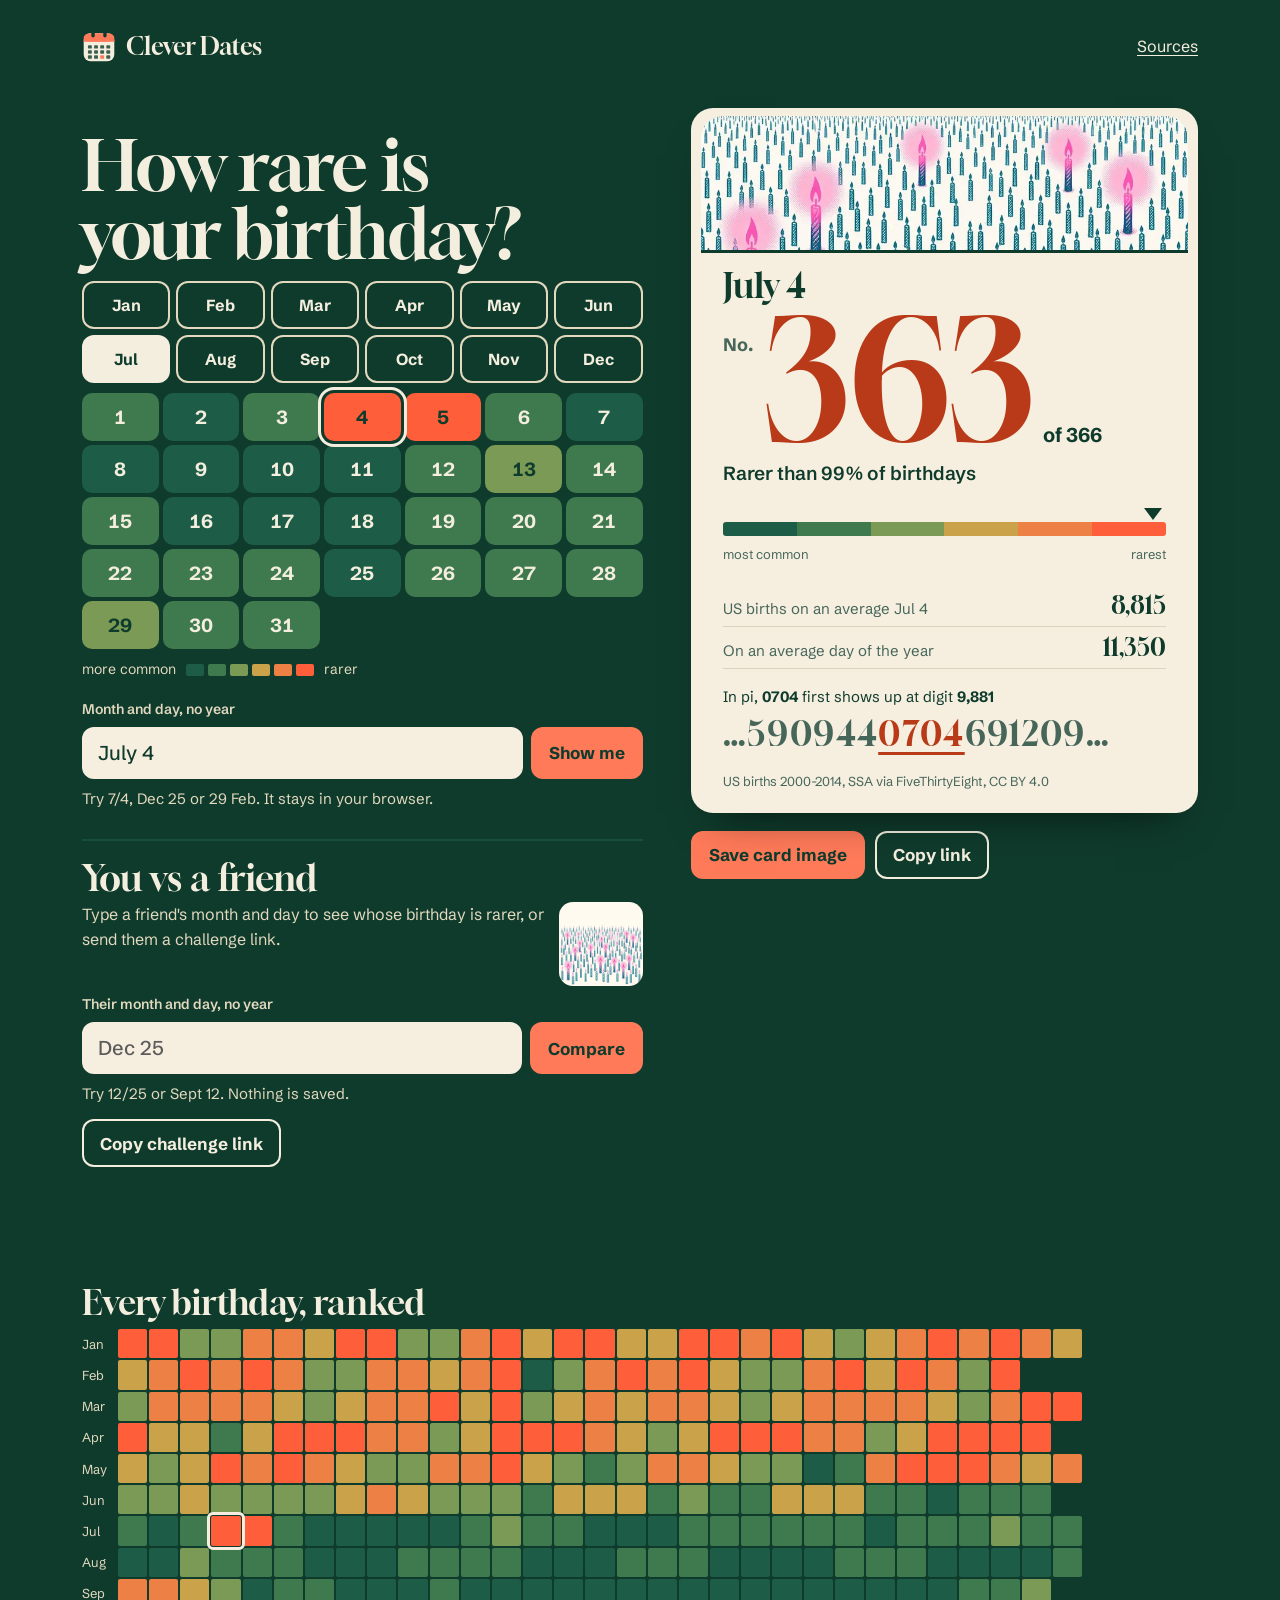
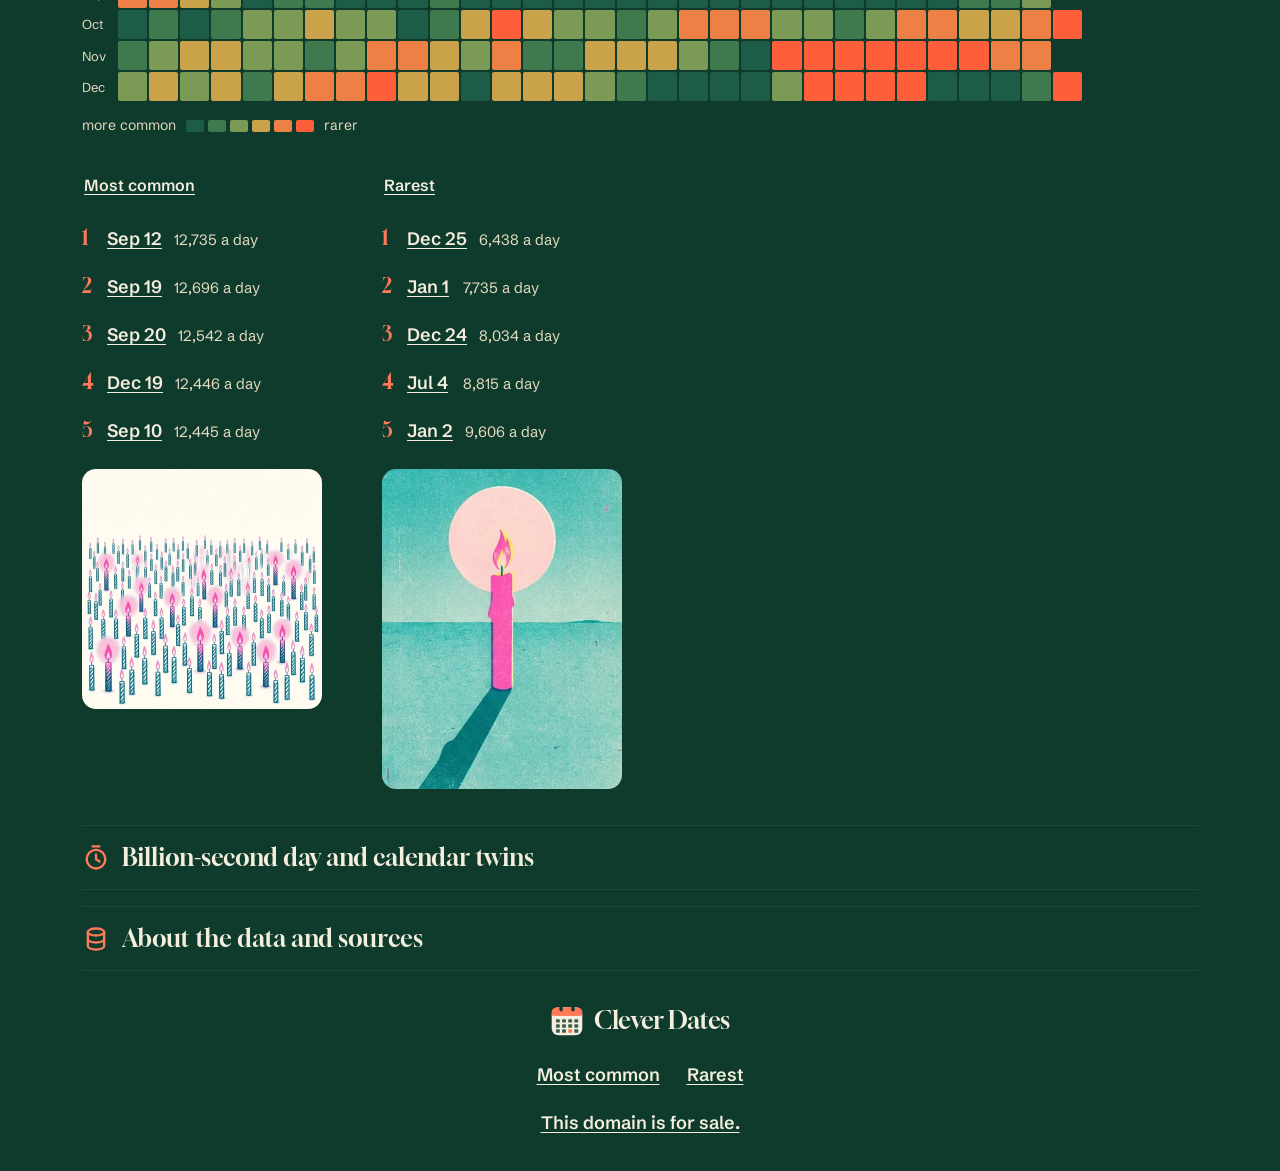
==== commit 18a1ff3e: "Promote the scan-first layout to the home (Shears PASS 12:41 PM CT on a3e915f; Dash 5:59 PM CT order" ====
--- a/docs/index.html
+++ b/docs/index.html
@@ -6,7 +6,7 @@
 <link rel="canonical" href="https://cleverdates.com/">
 <meta property="og:url" content="https://cleverdates.com/">
 <title>How rare is your birthday? | Clever Dates</title>
-<meta name="description" content="Type a month and day. See how common that birthday is in the US, out of 366, and where it first shows up in pi.">
+<meta name="description" content="Tap a month and day. See how common that birthday is in the US, out of 366, and where it first shows up in pi.">
 <meta property="og:title" content="How rare is your birthday?">
 <meta property="og:description" content="Your birthday's rank out of 366, and where it hides in pi.">
 <meta property="og:image" content="https://cleverdates.com/og.jpg">
@@ -15,23 +15,29 @@
 <meta property="og:image:alt" content="A slice of birthday cake with one lit candle inside a ring of small unlit candles, risograph style.">
 <meta property="og:type" content="website">
 <meta name="twitter:card" content="summary_large_image">
-<script type="application/ld+json">{"@context":"https://schema.org","@type":"WebApplication","name":"Clever Dates","url":"https://cleverdates.com/","description":"Type a month and day. See how common that birthday is in the US, out of 366, and where it first shows up in pi.","applicationCategory":"EntertainmentApplication","operatingSystem":"Any","browserRequirements":"Requires JavaScript","isAccessibleForFree":true,"offers":{"@type":"Offer","price":"0","priceCurrency":"USD"}}</script>
+<script type="application/ld+json">{"@context":"https://schema.org","@type":"WebApplication","name":"Clever Dates","url":"https://cleverdates.com/","description":"Tap a month and day. See how common that birthday is in the US, out of 366, and where it first shows up in pi.","applicationCategory":"EntertainmentApplication","operatingSystem":"Any","browserRequirements":"Requires JavaScript","isAccessibleForFree":true,"offers":{"@type":"Offer","price":"0","priceCurrency":"USD"}}</script>
 <link rel="preload" href="fonts/gloock.woff2" as="font" type="font/woff2" crossorigin>
 <link rel="preload" href="fonts/schibsted.woff2" as="font" type="font/woff2" crossorigin>
 <link rel="preload" as="image" href="art/candles-800.webp" imagesrcset="art/candles-800.webp 800w, art/candles-1400.webp 1400w" imagesizes="(min-width: 900px) 600px, 100vw" fetchpriority="high">
 <link rel="stylesheet" href="style.css">
+<link rel="stylesheet" href="scan.css">
 <link rel="icon" href="data:image/svg+xml,%3Csvg xmlns='http://www.w3.org/2000/svg' viewBox='0 0 16 16'%3E%3Crect width='16' height='16' rx='3' fill='%230f3b2c'/%3E%3Crect x='9' y='9' width='5' height='5' fill='%23ff7a59'/%3E%3C/svg%3E">
 <script>document.documentElement.className='js'</script>
 </head>
 <body>
-<header class="bar"><a class="mark" href="./">Clever Dates</a><nav aria-label="Page"><a href="#data">About the data</a></nav></header>
-<main>
+<header class="bar"><a class="lockup" href="./" aria-label="Clever Dates home"><svg class="lk-mark" viewBox="0 0 40 40" aria-hidden="true"><rect x="2" y="5" width="36" height="33" rx="8" fill="#f4eedf"/><rect x="2" y="5" width="36" height="10" rx="8" fill="#ff7a59"/><rect x="2" y="11" width="36" height="4" fill="#ff7a59"/><rect x="11" y="2" width="4" height="8" rx="2" fill="#0f3b2c"/><rect x="25" y="2" width="4" height="8" rx="2" fill="#0f3b2c"/><rect x="7" y="19" width="4.6" height="4" rx="1" fill="#0f3b2c" opacity=".8"/><rect x="14.2" y="19" width="4.6" height="4" rx="1" fill="#0f3b2c" opacity=".8"/><rect x="21.4" y="19" width="4.6" height="4" rx="1" fill="#0f3b2c" opacity=".8"/><rect x="28.6" y="19" width="4.6" height="4" rx="1" fill="#0f3b2c" opacity=".8"/><rect x="7" y="25" width="4.6" height="4" rx="1" fill="#0f3b2c" opacity=".8"/><rect x="14.2" y="25" width="4.6" height="4" rx="1" fill="#0f3b2c" opacity=".8"/><rect x="21.4" y="25" width="4.6" height="4" rx="1" fill="#0f3b2c" opacity=".8"/><rect x="28.6" y="25" width="4.6" height="4" rx="1" fill="#0f3b2c" opacity=".8"/><rect x="7" y="31" width="4.6" height="4" rx="1" fill="#0f3b2c" opacity=".8"/><rect x="14.2" y="31" width="4.6" height="4" rx="1" fill="#0f3b2c" opacity=".8"/><rect x="21.4" y="31" width="4.6" height="4" rx="1" fill="#ff7a59"/><rect x="28.6" y="31" width="4.6" height="4" rx="1" fill="#0f3b2c" opacity=".8"/></svg><span class="lk-word">Clever Dates</span></a><nav aria-label="Page"><a href="#data">Sources</a></nav></header>
+<main class="scan">
 <section class="hero" aria-labelledby="h1">
  <div class="ask">
   <figure class="hero-art"><img src="art/candles-800.webp" srcset="art/candles-800.webp 800w, art/candles-1400.webp 1400w" sizes="(min-width: 900px) 600px, 100vw" width="1400" height="547" fetchpriority="high" alt="Risograph print: a field of tiny unlit teal birthday candles with four glowing pink lit ones, one much brighter than the rest."></figure>
   <h1 id="h1">How rare is your birthday?</h1>
+  <div class="toy" id="toy">
+  <div class="mpick" id="mpick" role="group" aria-label="Month"><button type="button" class="mo" data-m="1" aria-pressed="false">Jan</button><button type="button" class="mo" data-m="2" aria-pressed="false">Feb</button><button type="button" class="mo" data-m="3" aria-pressed="false">Mar</button><button type="button" class="mo" data-m="4" aria-pressed="false">Apr</button><button type="button" class="mo" data-m="5" aria-pressed="false">May</button><button type="button" class="mo" data-m="6" aria-pressed="false">Jun</button><button type="button" class="mo" data-m="7" aria-pressed="true">Jul</button><button type="button" class="mo" data-m="8" aria-pressed="false">Aug</button><button type="button" class="mo" data-m="9" aria-pressed="false">Sep</button><button type="button" class="mo" data-m="10" aria-pressed="false">Oct</button><button type="button" class="mo" data-m="11" aria-pressed="false">Nov</button><button type="button" class="mo" data-m="12" aria-pressed="false">Dec</button></div>
+  <div class="dpick" id="dpick" role="group" aria-label="Day. Darker is more common, brighter is rarer."><button type="button" class="dy s1" data-d="1" aria-pressed="false" aria-label="July 1, no. 72 of 366">1</button><button type="button" class="dy s0" data-d="2" aria-pressed="false" aria-label="July 2, no. 39 of 366">2</button><button type="button" class="dy s1" data-d="3" aria-pressed="false" aria-label="July 3, no. 95 of 366">3</button><button type="button" class="dy s5" data-d="4" aria-pressed="true" aria-label="July 4, no. 363 of 366">4</button><button type="button" class="dy s5" data-d="5" aria-pressed="false" aria-label="July 5, no. 342 of 366">5</button><button type="button" class="dy s1" data-d="6" aria-pressed="false" aria-label="July 6, no. 81 of 366">6</button><button type="button" class="dy s0" data-d="7" aria-pressed="false" aria-label="July 7, no. 17 of 366">7</button><button type="button" class="dy s0" data-d="8" aria-pressed="false" aria-label="July 8, no. 56 of 366">8</button><button type="button" class="dy s0" data-d="9" aria-pressed="false" aria-label="July 9, no. 44 of 366">9</button><button type="button" class="dy s0" data-d="10" aria-pressed="false" aria-label="July 10, no. 37 of 366">10</button><button type="button" class="dy s0" data-d="11" aria-pressed="false" aria-label="July 11, no. 15 of 366">11</button><button type="button" class="dy s1" data-d="12" aria-pressed="false" aria-label="July 12, no. 64 of 366">12</button><button type="button" class="dy s2" data-d="13" aria-pressed="false" aria-label="July 13, no. 183 of 366">13</button><button type="button" class="dy s1" data-d="14" aria-pressed="false" aria-label="July 14, no. 90 of 366">14</button><button type="button" class="dy s1" data-d="15" aria-pressed="false" aria-label="July 15, no. 84 of 366">15</button><button type="button" class="dy s0" data-d="16" aria-pressed="false" aria-label="July 16, no. 51 of 366">16</button><button type="button" class="dy s0" data-d="17" aria-pressed="false" aria-label="July 17, no. 42 of 366">17</button><button type="button" class="dy s0" data-d="18" aria-pressed="false" aria-label="July 18, no. 23 of 366">18</button><button type="button" class="dy s1" data-d="19" aria-pressed="false" aria-label="July 19, no. 70 of 366">19</button><button type="button" class="dy s1" data-d="20" aria-pressed="false" aria-label="July 20, no. 113 of 366">20</button><button type="button" class="dy s1" data-d="21" aria-pressed="false" aria-label="July 21, no. 89 of 366">21</button><button type="button" class="dy s1" data-d="22" aria-pressed="false" aria-label="July 22, no. 105 of 366">22</button><button type="button" class="dy s1" data-d="23" aria-pressed="false" aria-label="July 23, no. 67 of 366">23</button><button type="button" class="dy s1" data-d="24" aria-pressed="false" aria-label="July 24, no. 63 of 366">24</button><button type="button" class="dy s0" data-d="25" aria-pressed="false" aria-label="July 25, no. 30 of 366">25</button><button type="button" class="dy s1" data-d="26" aria-pressed="false" aria-label="July 26, no. 68 of 366">26</button><button type="button" class="dy s1" data-d="27" aria-pressed="false" aria-label="July 27, no. 114 of 366">27</button><button type="button" class="dy s1" data-d="28" aria-pressed="false" aria-label="July 28, no. 115 of 366">28</button><button type="button" class="dy s2" data-d="29" aria-pressed="false" aria-label="July 29, no. 126 of 366">29</button><button type="button" class="dy s1" data-d="30" aria-pressed="false" aria-label="July 30, no. 77 of 366">30</button><button type="button" class="dy s1" data-d="31" aria-pressed="false" aria-label="July 31, no. 75 of 366">31</button></div>
+  <div class="dkey" aria-hidden="true"><span>more common</span><i class="s0"></i><i class="s1"></i><i class="s2"></i><i class="s3"></i><i class="s4"></i><i class="s5"></i><span>rarer</span></div>
+  </div>
   <form class="pick" id="pick" role="search" action="#" novalidate>
-   <label for="when">Month and day, no year</label>
+   <label for="when">Or type it</label>
    <div class="pick-row"><input id="when" name="when" type="text" autocomplete="off" spellcheck="false" maxlength="24" placeholder="July 4" value="July 4" aria-describedby="when-help"><button type="submit">Show me</button></div>
    <p class="help" id="when-help" role="status">Try 7/4, Dec 25 or 29 Feb. It stays in your browser.</p>
   </form>
@@ -61,7 +67,7 @@
  </div>
  <section class="vs" id="vs" aria-labelledby="vs-h">
   <h2 id="vs-h">You vs a friend</h2>
-  <p class="vs-dek" id="vs-dek">Type a friend's month and day to see whose birthday is rarer, or send them a challenge link.</p>
+  <img class="vs-art" src="art/crowd-480.webp" width="1024" height="1024" alt="" loading="lazy" decoding="async"><p class="vs-dek" id="vs-dek">Type a friend's month and day to see whose birthday is rarer, or send them a challenge link.</p>
   <form class="pick" id="vsform" action="#" novalidate>
    <label for="vswhen" id="vs-label">Their month and day, no year</label>
    <div class="pick-row"><input id="vswhen" name="vswhen" type="text" autocomplete="off" spellcheck="false" maxlength="24" placeholder="Dec 25" aria-describedby="vs-help"><button type="submit">Compare</button></div>
@@ -87,7 +93,7 @@
 
 <section class="map" aria-labelledby="map-h">
  <h2 id="map-h">Every birthday, ranked</h2>
- <p class="map-dek">Darker squares are more common. Brighter squares are rarer. Tap one.</p>
+ 
  <div class="grid" id="grid" role="grid" aria-label="Calendar of all 366 birthdays shaded by how common they are. Use the text box above to pick a date."><div class="g-row" role="row"><span class="g-m" role="rowheader">Jan</span><span class="g-c s5" role="gridcell" data-m="1" data-d="1" title="Jan 1: no. 365"></span><span class="g-c s5" role="gridcell" data-m="1" data-d="2" title="Jan 2: no. 362"></span><span class="g-c s2" role="gridcell" data-m="1" data-d="3" title="Jan 3: no. 182"></span><span class="g-c s2" role="gridcell" data-m="1" data-d="4" title="Jan 4: no. 152"></span><span class="g-c s4" role="gridcell" data-m="1" data-d="5" title="Jan 5: no. 260"></span><span class="g-c s4" role="gridcell" data-m="1" data-d="6" title="Jan 6: no. 299"></span><span class="g-c s3" role="gridcell" data-m="1" data-d="7" title="Jan 7: no. 233"></span><span class="g-c s5" role="gridcell" data-m="1" data-d="8" title="Jan 8: no. 322"></span><span class="g-c s5" role="gridcell" data-m="1" data-d="9" title="Jan 9: no. 307"></span><span class="g-c s2" role="gridcell" data-m="1" data-d="10" title="Jan 10: no. 161"></span><span class="g-c s2" role="gridcell" data-m="1" data-d="11" title="Jan 11: no. 179"></span><span class="g-c s4" role="gridcell" data-m="1" data-d="12" title="Jan 12: no. 274"></span><span class="g-c s5" role="gridcell" data-m="1" data-d="13" title="Jan 13: no. 347"></span><span class="g-c s3" role="gridcell" data-m="1" data-d="14" title="Jan 14: no. 223"></span><span class="g-c s5" role="gridcell" data-m="1" data-d="15" title="Jan 15: no. 340"></span><span class="g-c s5" role="gridcell" data-m="1" data-d="16" title="Jan 16: no. 324"></span><span class="g-c s3" role="gridcell" data-m="1" data-d="17" title="Jan 17: no. 197"></span><span class="g-c s3" role="gridcell" data-m="1" data-d="18" title="Jan 18: no. 221"></span><span class="g-c s5" role="gridcell" data-m="1" data-d="19" title="Jan 19: no. 337"></span><span class="g-c s5" role="gridcell" data-m="1" data-d="20" title="Jan 20: no. 333"></span><span class="g-c s4" role="gridcell" data-m="1" data-d="21" title="Jan 21: no. 290"></span><span class="g-c s5" role="gridcell" data-m="1" data-d="22" title="Jan 22: no. 326"></span><span class="g-c s3" role="gridcell" data-m="1" data-d="23" title="Jan 23: no. 243"></span><span class="g-c s2" role="gridcell" data-m="1" data-d="24" title="Jan 24: no. 151"></span><span class="g-c s3" role="gridcell" data-m="1" data-d="25" title="Jan 25: no. 198"></span><span class="g-c s4" role="gridcell" data-m="1" data-d="26" title="Jan 26: no. 301"></span><span class="g-c s5" role="gridcell" data-m="1" data-d="27" title="Jan 27: no. 328"></span><span class="g-c s4" role="gridcell" data-m="1" data-d="28" title="Jan 28: no. 280"></span><span class="g-c s5" role="gridcell" data-m="1" data-d="29" title="Jan 29: no. 341"></span><span class="g-c s4" role="gridcell" data-m="1" data-d="30" title="Jan 30: no. 282"></span><span class="g-c s3" role="gridcell" data-m="1" data-d="31" title="Jan 31: no. 204"></span></div><div class="g-row" role="row"><span class="g-m" role="rowheader">Feb</span><span class="g-c s3" role="gridcell" data-m="2" data-d="1" title="Feb 1: no. 192"></span><span class="g-c s4" role="gridcell" data-m="2" data-d="2" title="Feb 2: no. 273"></span><span class="g-c s5" role="gridcell" data-m="2" data-d="3" title="Feb 3: no. 317"></span><span class="g-c s4" role="gridcell" data-m="2" data-d="4" title="Feb 4: no. 262"></span><span class="g-c s5" role="gridcell" data-m="2" data-d="5" title="Feb 5: no. 312"></span><span class="g-c s4" role="gridcell" data-m="2" data-d="6" title="Feb 6: no. 271"></span><span class="g-c s2" role="gridcell" data-m="2" data-d="7" title="Feb 7: no. 123"></span><span class="g-c s2" role="gridcell" data-m="2" data-d="8" title="Feb 8: no. 169"></span><span class="g-c s4" role="gridcell" data-m="2" data-d="9" title="Feb 9: no. 297"></span><span class="g-c s4" role="gridcell" data-m="2" data-d="10" title="Feb 10: no. 281"></span><span class="g-c s3" role="gridcell" data-m="2" data-d="11" title="Feb 11: no. 224"></span><span class="g-c s4" role="gridcell" data-m="2" data-d="12" title="Feb 12: no. 257"></span><span class="g-c s5" role="gridcell" data-m="2" data-d="13" title="Feb 13: no. 325"></span><span class="g-c s0" role="gridcell" data-m="2" data-d="14" title="Feb 14: no. 48"></span><span class="g-c s2" role="gridcell" data-m="2" data-d="15" title="Feb 15: no. 134"></span><span class="g-c s4" role="gridcell" data-m="2" data-d="16" title="Feb 16: no. 285"></span><span class="g-c s5" role="gridcell" data-m="2" data-d="17" title="Feb 17: no. 319"></span><span class="g-c s4" role="gridcell" data-m="2" data-d="18" title="Feb 18: no. 251"></span><span class="g-c s5" role="gridcell" data-m="2" data-d="19" title="Feb 19: no. 327"></span><span class="g-c s3" role="gridcell" data-m="2" data-d="20" title="Feb 20: no. 244"></span><span class="g-c s2" role="gridcell" data-m="2" data-d="21" title="Feb 21: no. 174"></span><span class="g-c s2" role="gridcell" data-m="2" data-d="22" title="Feb 22: no. 160"></span><span class="g-c s4" role="gridcell" data-m="2" data-d="23" title="Feb 23: no. 288"></span><span class="g-c s5" role="gridcell" data-m="2" data-d="24" title="Feb 24: no. 316"></span><span class="g-c s3" role="gridcell" data-m="2" data-d="25" title="Feb 25: no. 238"></span><span class="g-c s5" role="gridcell" data-m="2" data-d="26" title="Feb 26: no. 315"></span><span class="g-c s4" role="gridcell" data-m="2" data-d="27" title="Feb 27: no. 265"></span><span class="g-c s2" role="gridcell" data-m="2" data-d="28" title="Feb 28: no. 168"></span><span class="g-c s5" role="gridcell" data-m="2" data-d="29" title="Feb 29: no. 351"></span><span class="g-c none" role="gridcell"></span><span class="g-c none" role="gridcell"></span></div><div class="g-row" role="row"><span class="g-m" role="rowheader">Mar</span><span class="g-c s2" role="gridcell" data-m="3" data-d="1" title="Mar 1: no. 150"></span><span class="g-c s4" role="gridcell" data-m="3" data-d="2" title="Mar 2: no. 289"></span><span class="g-c s4" role="gridcell" data-m="3" data-d="3" title="Mar 3: no. 254"></span><span class="g-c s4" role="gridcell" data-m="3" data-d="4" title="Mar 4: no. 292"></span><span class="g-c s4" role="gridcell" data-m="3" data-d="5" title="Mar 5: no. 245"></span><span class="g-c s3" role="gridcell" data-m="3" data-d="6" title="Mar 6: no. 237"></span><span class="g-c s2" role="gridcell" data-m="3" data-d="7" title="Mar 7: no. 153"></span><span class="g-c s3" role="gridcell" data-m="3" data-d="8" title="Mar 8: no. 202"></span><span class="g-c s4" role="gridcell" data-m="3" data-d="9" title="Mar 9: no. 291"></span><span class="g-c s4" role="gridcell" data-m="3" data-d="10" title="Mar 10: no. 293"></span><span class="g-c s5" role="gridcell" data-m="3" data-d="11" title="Mar 11: no. 311"></span><span class="g-c s3" role="gridcell" data-m="3" data-d="12" title="Mar 12: no. 228"></span><span class="g-c s5" role="gridcell" data-m="3" data-d="13" title="Mar 13: no. 310"></span><span class="g-c s2" role="gridcell" data-m="3" data-d="14" title="Mar 14: no. 142"></span><span class="g-c s3" role="gridcell" data-m="3" data-d="15" title="Mar 15: no. 200"></span><span class="g-c s4" role="gridcell" data-m="3" data-d="16" title="Mar 16: no. 304"></span><span class="g-c s3" role="gridcell" data-m="3" data-d="17" title="Mar 17: no. 235"></span><span class="g-c s4" role="gridcell" data-m="3" data-d="18" title="Mar 18: no. 302"></span><span class="g-c s4" role="gridcell" data-m="3" data-d="19" title="Mar 19: no. 259"></span><span class="g-c s3" role="gridcell" data-m="3" data-d="20" title="Mar 20: no. 184"></span><span class="g-c s2" role="gridcell" data-m="3" data-d="21" title="Mar 21: no. 130"></span><span class="g-c s3" role="gridcell" data-m="3" data-d="22" title="Mar 22: no. 208"></span><span class="g-c s4" role="gridcell" data-m="3" data-d="23" title="Mar 23: no. 303"></span><span class="g-c s4" role="gridcell" data-m="3" data-d="24" title="Mar 24: no. 300"></span><span class="g-c s4" role="gridcell" data-m="3" data-d="25" title="Mar 25: no. 294"></span><span class="g-c s4" role="gridcell" data-m="3" data-d="26" title="Mar 26: no. 276"></span><span class="g-c s3" role="gridcell" data-m="3" data-d="27" title="Mar 27: no. 240"></span><span class="g-c s2" role="gridcell" data-m="3" data-d="28" title="Mar 28: no. 155"></span><span class="g-c s4" role="gridcell" data-m="3" data-d="29" title="Mar 29: no. 261"></span><span class="g-c s5" role="gridcell" data-m="3" data-d="30" title="Mar 30: no. 308"></span><span class="g-c s5" role="gridcell" data-m="3" data-d="31" title="Mar 31: no. 339"></span></div><div class="g-row" role="row"><span class="g-m" role="rowheader">Apr</span><span class="g-c s5" role="gridcell" data-m="4" data-d="1" title="Apr 1: no. 355"></span><span class="g-c s3" role="gridcell" data-m="4" data-d="2" title="Apr 2: no. 214"></span><span class="g-c s3" role="gridcell" data-m="4" data-d="3" title="Apr 3: no. 225"></span><span class="g-c s1" role="gridcell" data-m="4" data-d="4" title="Apr 4: no. 111"></span><span class="g-c s3" role="gridcell" data-m="4" data-d="5" title="Apr 5: no. 216"></span><span class="g-c s5" role="gridcell" data-m="4" data-d="6" title="Apr 6: no. 335"></span><span class="g-c s5" role="gridcell" data-m="4" data-d="7" title="Apr 7: no. 323"></span><span class="g-c s5" role="gridcell" data-m="4" data-d="8" title="Apr 8: no. 321"></span><span class="g-c s4" role="gridcell" data-m="4" data-d="9" title="Apr 9: no. 283"></span><span class="g-c s4" role="gridcell" data-m="4" data-d="10" title="Apr 10: no. 258"></span><span class="g-c s2" role="gridcell" data-m="4" data-d="11" title="Apr 11: no. 159"></span><span class="g-c s3" role="gridcell" data-m="4" data-d="12" title="Apr 12: no. 206"></span><span class="g-c s5" role="gridcell" data-m="4" data-d="13" title="Apr 13: no. 349"></span><span class="g-c s5" role="gridcell" data-m="4" data-d="14" title="Apr 14: no. 318"></span><span class="g-c s5" role="gridcell" data-m="4" data-d="15" title="Apr 15: no. 320"></span><span class="g-c s4" role="gridcell" data-m="4" data-d="16" title="Apr 16: no. 256"></span><span class="g-c s3" role="gridcell" data-m="4" data-d="17" title="Apr 17: no. 239"></span><span class="g-c s2" role="gridcell" data-m="4" data-d="18" title="Apr 18: no. 178"></span><span class="g-c s3" role="gridcell" data-m="4" data-d="19" title="Apr 19: no. 231"></span><span class="g-c s5" role="gridcell" data-m="4" data-d="20" title="Apr 20: no. 309"></span><span class="g-c s5" role="gridcell" data-m="4" data-d="21" title="Apr 21: no. 332"></span><span class="g-c s5" role="gridcell" data-m="4" data-d="22" title="Apr 22: no. 330"></span><span class="g-c s4" role="gridcell" data-m="4" data-d="23" title="Apr 23: no. 278"></span><span class="g-c s4" role="gridcell" data-m="4" data-d="24" title="Apr 24: no. 263"></span><span class="g-c s2" role="gridcell" data-m="4" data-d="25" title="Apr 25: no. 171"></span><span class="g-c s3" role="gridcell" data-m="4" data-d="26" title="Apr 26: no. 234"></span><span class="g-c s5" role="gridcell" data-m="4" data-d="27" title="Apr 27: no. 329"></span><span class="g-c s5" role="gridcell" data-m="4" data-d="28" title="Apr 28: no. 331"></span><span class="g-c s5" role="gridcell" data-m="4" data-d="29" title="Apr 29: no. 343"></span><span class="g-c s5" role="gridcell" data-m="4" data-d="30" title="Apr 30: no. 306"></span><span class="g-c none" role="gridcell"></span></div><div class="g-row" role="row"><span class="g-m" role="rowheader">May</span><span class="g-c s3" role="gridcell" data-m="5" data-d="1" title="May 1: no. 194"></span><span class="g-c s2" role="gridcell" data-m="5" data-d="2" title="May 2: no. 145"></span><span class="g-c s3" role="gridcell" data-m="5" data-d="3" title="May 3: no. 227"></span><span class="g-c s5" role="gridcell" data-m="5" data-d="4" title="May 4: no. 336"></span><span class="g-c s4" role="gridcell" data-m="5" data-d="5" title="May 5: no. 272"></span><span class="g-c s5" role="gridcell" data-m="5" data-d="6" title="May 6: no. 313"></span><span class="g-c s4" role="gridcell" data-m="5" data-d="7" title="May 7: no. 255"></span><span class="g-c s3" role="gridcell" data-m="5" data-d="8" title="May 8: no. 218"></span><span class="g-c s2" role="gridcell" data-m="5" data-d="9" title="May 9: no. 172"></span><span class="g-c s2" role="gridcell" data-m="5" data-d="10" title="May 10: no. 170"></span><span class="g-c s4" role="gridcell" data-m="5" data-d="11" title="May 11: no. 298"></span><span class="g-c s4" role="gridcell" data-m="5" data-d="12" title="May 12: no. 284"></span><span class="g-c s5" role="gridcell" data-m="5" data-d="13" title="May 13: no. 346"></span><span class="g-c s3" role="gridcell" data-m="5" data-d="14" title="May 14: no. 201"></span><span class="g-c s2" role="gridcell" data-m="5" data-d="15" title="May 15: no. 156"></span><span class="g-c s1" role="gridcell" data-m="5" data-d="16" title="May 16: no. 100"></span><span class="g-c s2" role="gridcell" data-m="5" data-d="17" title="May 17: no. 163"></span><span class="g-c s4" role="gridcell" data-m="5" data-d="18" title="May 18: no. 277"></span><span class="g-c s4" role="gridcell" data-m="5" data-d="19" title="May 19: no. 286"></span><span class="g-c s3" role="gridcell" data-m="5" data-d="20" title="May 20: no. 230"></span><span class="g-c s2" role="gridcell" data-m="5" data-d="21" title="May 21: no. 143"></span><span class="g-c s2" role="gridcell" data-m="5" data-d="22" title="May 22: no. 124"></span><span class="g-c s0" role="gridcell" data-m="5" data-d="23" title="May 23: no. 60"></span><span class="g-c s1" role="gridcell" data-m="5" data-d="24" title="May 24: no. 101"></span><span class="g-c s4" role="gridcell" data-m="5" data-d="25" title="May 25: no. 267"></span><span class="g-c s5" role="gridcell" data-m="5" data-d="26" title="May 26: no. 354"></span><span class="g-c s5" role="gridcell" data-m="5" data-d="27" title="May 27: no. 345"></span><span class="g-c s5" role="gridcell" data-m="5" data-d="28" title="May 28: no. 338"></span><span class="g-c s4" role="gridcell" data-m="5" data-d="29" title="May 29: no. 287"></span><span class="g-c s3" role="gridcell" data-m="5" data-d="30" title="May 30: no. 189"></span><span class="g-c s4" role="gridcell" data-m="5" data-d="31" title="May 31: no. 279"></span></div><div class="g-row" role="row"><span class="g-m" role="rowheader">Jun</span><span class="g-c s2" role="gridcell" data-m="6" data-d="1" title="Jun 1: no. 162"></span><span class="g-c s2" role="gridcell" data-m="6" data-d="2" title="Jun 2: no. 157"></span><span class="g-c s3" role="gridcell" data-m="6" data-d="3" title="Jun 3: no. 220"></span><span class="g-c s2" role="gridcell" data-m="6" data-d="4" title="Jun 4: no. 154"></span><span class="g-c s2" role="gridcell" data-m="6" data-d="5" title="Jun 5: no. 147"></span><span class="g-c s2" role="gridcell" data-m="6" data-d="6" title="Jun 6: no. 125"></span><span class="g-c s2" role="gridcell" data-m="6" data-d="7" title="Jun 7: no. 140"></span><span class="g-c s3" role="gridcell" data-m="6" data-d="8" title="Jun 8: no. 205"></span><span class="g-c s4" role="gridcell" data-m="6" data-d="9" title="Jun 9: no. 249"></span><span class="g-c s3" role="gridcell" data-m="6" data-d="10" title="Jun 10: no. 226"></span><span class="g-c s2" role="gridcell" data-m="6" data-d="11" title="Jun 11: no. 176"></span><span class="g-c s2" role="gridcell" data-m="6" data-d="12" title="Jun 12: no. 135"></span><span class="g-c s2" role="gridcell" data-m="6" data-d="13" title="Jun 13: no. 165"></span><span class="g-c s1" role="gridcell" data-m="6" data-d="14" title="Jun 14: no. 112"></span><span class="g-c s3" role="gridcell" data-m="6" data-d="15" title="Jun 15: no. 199"></span><span class="g-c s3" role="gridcell" data-m="6" data-d="16" title="Jun 16: no. 187"></span><span class="g-c s3" role="gridcell" data-m="6" data-d="17" title="Jun 17: no. 196"></span><span class="g-c s1" role="gridcell" data-m="6" data-d="18" title="Jun 18: no. 118"></span><span class="g-c s2" role="gridcell" data-m="6" data-d="19" title="Jun 19: no. 146"></span><span class="g-c s1" role="gridcell" data-m="6" data-d="20" title="Jun 20: no. 69"></span><span class="g-c s1" role="gridcell" data-m="6" data-d="21" title="Jun 21: no. 116"></span><span class="g-c s3" role="gridcell" data-m="6" data-d="22" title="Jun 22: no. 191"></span><span class="g-c s3" role="gridcell" data-m="6" data-d="23" title="Jun 23: no. 195"></span><span class="g-c s3" role="gridcell" data-m="6" data-d="24" title="Jun 24: no. 193"></span><span class="g-c s1" role="gridcell" data-m="6" data-d="25" title="Jun 25: no. 107"></span><span class="g-c s1" role="gridcell" data-m="6" data-d="26" title="Jun 26: no. 98"></span><span class="g-c s0" role="gridcell" data-m="6" data-d="27" title="Jun 27: no. 49"></span><span class="g-c s1" role="gridcell" data-m="6" data-d="28" title="Jun 28: no. 66"></span><span class="g-c s1" role="gridcell" data-m="6" data-d="29" title="Jun 29: no. 121"></span><span class="g-c s1" role="gridcell" data-m="6" data-d="30" title="Jun 30: no. 120"></span><span class="g-c none" role="gridcell"></span></div><div class="g-row" role="row"><span class="g-m" role="rowheader">Jul</span><span class="g-c s1" role="gridcell" data-m="7" data-d="1" title="Jul 1: no. 72"></span><span class="g-c s0" role="gridcell" data-m="7" data-d="2" title="Jul 2: no. 39"></span><span class="g-c s1" role="gridcell" data-m="7" data-d="3" title="Jul 3: no. 95"></span><span class="g-c s5 on" role="gridcell" data-m="7" data-d="4" title="Jul 4: no. 363"></span><span class="g-c s5" role="gridcell" data-m="7" data-d="5" title="Jul 5: no. 342"></span><span class="g-c s1" role="gridcell" data-m="7" data-d="6" title="Jul 6: no. 81"></span><span class="g-c s0" role="gridcell" data-m="7" data-d="7" title="Jul 7: no. 17"></span><span class="g-c s0" role="gridcell" data-m="7" data-d="8" title="Jul 8: no. 56"></span><span class="g-c s0" role="gridcell" data-m="7" data-d="9" title="Jul 9: no. 44"></span><span class="g-c s0" role="gridcell" data-m="7" data-d="10" title="Jul 10: no. 37"></span><span class="g-c s0" role="gridcell" data-m="7" data-d="11" title="Jul 11: no. 15"></span><span class="g-c s1" role="gridcell" data-m="7" data-d="12" title="Jul 12: no. 64"></span><span class="g-c s2" role="gridcell" data-m="7" data-d="13" title="Jul 13: no. 183"></span><span class="g-c s1" role="gridcell" data-m="7" data-d="14" title="Jul 14: no. 90"></span><span class="g-c s1" role="gridcell" data-m="7" data-d="15" title="Jul 15: no. 84"></span><span class="g-c s0" role="gridcell" data-m="7" data-d="16" title="Jul 16: no. 51"></span><span class="g-c s0" role="gridcell" data-m="7" data-d="17" title="Jul 17: no. 42"></span><span class="g-c s0" role="gridcell" data-m="7" data-d="18" title="Jul 18: no. 23"></span><span class="g-c s1" role="gridcell" data-m="7" data-d="19" title="Jul 19: no. 70"></span><span class="g-c s1" role="gridcell" data-m="7" data-d="20" title="Jul 20: no. 113"></span><span class="g-c s1" role="gridcell" data-m="7" data-d="21" title="Jul 21: no. 89"></span><span class="g-c s1" role="gridcell" data-m="7" data-d="22" title="Jul 22: no. 105"></span><span class="g-c s1" role="gridcell" data-m="7" data-d="23" title="Jul 23: no. 67"></span><span class="g-c s1" role="gridcell" data-m="7" data-d="24" title="Jul 24: no. 63"></span><span class="g-c s0" role="gridcell" data-m="7" data-d="25" title="Jul 25: no. 30"></span><span class="g-c s1" role="gridcell" data-m="7" data-d="26" title="Jul 26: no. 68"></span><span class="g-c s1" role="gridcell" data-m="7" data-d="27" title="Jul 27: no. 114"></span><span class="g-c s1" role="gridcell" data-m="7" data-d="28" title="Jul 28: no. 115"></span><span class="g-c s2" role="gridcell" data-m="7" data-d="29" title="Jul 29: no. 126"></span><span class="g-c s1" role="gridcell" data-m="7" data-d="30" title="Jul 30: no. 77"></span><span class="g-c s1" role="gridcell" data-m="7" data-d="31" title="Jul 31: no. 75"></span></div><div class="g-row" role="row"><span class="g-m" role="rowheader">Aug</span><span class="g-c s0" role="gridcell" data-m="8" data-d="1" title="Aug 1: no. 16"></span><span class="g-c s0" role="gridcell" data-m="8" data-d="2" title="Aug 2: no. 58"></span><span class="g-c s2" role="gridcell" data-m="8" data-d="3" title="Aug 3: no. 129"></span><span class="g-c s1" role="gridcell" data-m="8" data-d="4" title="Aug 4: no. 117"></span><span class="g-c s1" role="gridcell" data-m="8" data-d="5" title="Aug 5: no. 109"></span><span class="g-c s1" role="gridcell" data-m="8" data-d="6" title="Aug 6: no. 76"></span><span class="g-c s0" role="gridcell" data-m="8" data-d="7" title="Aug 7: no. 59"></span><span class="g-c s0" role="gridcell" data-m="8" data-d="8" title="Aug 8: no. 8"></span><span class="g-c s0" role="gridcell" data-m="8" data-d="9" title="Aug 9: no. 32"></span><span class="g-c s1" role="gridcell" data-m="8" data-d="10" title="Aug 10: no. 96"></span><span class="g-c s1" role="gridcell" data-m="8" data-d="11" title="Aug 11: no. 97"></span><span class="g-c s1" role="gridcell" data-m="8" data-d="12" title="Aug 12: no. 83"></span><span class="g-c s1" role="gridcell" data-m="8" data-d="13" title="Aug 13: no. 99"></span><span class="g-c s0" role="gridcell" data-m="8" data-d="14" title="Aug 14: no. 46"></span><span class="g-c s0" role="gridcell" data-m="8" data-d="15" title="Aug 15: no. 11"></span><span class="g-c s0" role="gridcell" data-m="8" data-d="16" title="Aug 16: no. 29"></span><span class="g-c s1" role="gridcell" data-m="8" data-d="17" title="Aug 17: no. 79"></span><span class="g-c s1" role="gridcell" data-m="8" data-d="18" title="Aug 18: no. 86"></span><span class="g-c s1" role="gridcell" data-m="8" data-d="19" title="Aug 19: no. 106"></span><span class="g-c s0" role="gridcell" data-m="8" data-d="20" title="Aug 20: no. 40"></span><span class="g-c s0" role="gridcell" data-m="8" data-d="21" title="Aug 21: no. 55"></span><span class="g-c s0" role="gridcell" data-m="8" data-d="22" title="Aug 22: no. 14"></span><span class="g-c s0" role="gridcell" data-m="8" data-d="23" title="Aug 23: no. 45"></span><span class="g-c s1" role="gridcell" data-m="8" data-d="24" title="Aug 24: no. 102"></span><span class="g-c s1" role="gridcell" data-m="8" data-d="25" title="Aug 25: no. 103"></span><span class="g-c s1" role="gridcell" data-m="8" data-d="26" title="Aug 26: no. 104"></span><span class="g-c s0" role="gridcell" data-m="8" data-d="27" title="Aug 27: no. 52"></span><span class="g-c s0" role="gridcell" data-m="8" data-d="28" title="Aug 28: no. 18"></span><span class="g-c s0" role="gridcell" data-m="8" data-d="29" title="Aug 29: no. 12"></span><span class="g-c s0" role="gridcell" data-m="8" data-d="30" title="Aug 30: no. 28"></span><span class="g-c s1" role="gridcell" data-m="8" data-d="31" title="Aug 31: no. 73"></span></div><div class="g-row" role="row"><span class="g-m" role="rowheader">Sep</span><span class="g-c s4" role="gridcell" data-m="9" data-d="1" title="Sep 1: no. 305"></span><span class="g-c s4" role="gridcell" data-m="9" data-d="2" title="Sep 2: no. 275"></span><span class="g-c s3" role="gridcell" data-m="9" data-d="3" title="Sep 3: no. 241"></span><span class="g-c s2" role="gridcell" data-m="9" data-d="4" title="Sep 4: no. 136"></span><span class="g-c s0" role="gridcell" data-m="9" data-d="5" title="Sep 5: no. 61"></span><span class="g-c s1" role="gridcell" data-m="9" data-d="6" title="Sep 6: no. 87"></span><span class="g-c s1" role="gridcell" data-m="9" data-d="7" title="Sep 7: no. 78"></span><span class="g-c s0" role="gridcell" data-m="9" data-d="8" title="Sep 8: no. 31"></span><span class="g-c s0" role="gridcell" data-m="9" data-d="9" title="Sep 9: no. 13"></span><span class="g-c s0" role="gridcell" data-m="9" data-d="10" title="Sep 10: no. 5"></span><span class="g-c s1" role="gridcell" data-m="9" data-d="11" title="Sep 11: no. 93"></span><span class="g-c s0" role="gridcell" data-m="9" data-d="12" title="Sep 12: no. 1"></span><span class="g-c s0" role="gridcell" data-m="9" data-d="13" title="Sep 13: no. 19"></span><span class="g-c s0" role="gridcell" data-m="9" data-d="14" title="Sep 14: no. 24"></span><span class="g-c s0" role="gridcell" data-m="9" data-d="15" title="Sep 15: no. 21"></span><span class="g-c s0" role="gridcell" data-m="9" data-d="16" title="Sep 16: no. 34"></span><span class="g-c s0" role="gridcell" data-m="9" data-d="17" title="Sep 17: no. 10"></span><span class="g-c s0" role="gridcell" data-m="9" data-d="18" title="Sep 18: no. 7"></span><span class="g-c s0" role="gridcell" data-m="9" data-d="19" title="Sep 19: no. 2"></span><span class="g-c s0" role="gridcell" data-m="9" data-d="20" title="Sep 20: no. 3"></span><span class="g-c s0" role="gridcell" data-m="9" data-d="21" title="Sep 21: no. 35"></span><span class="g-c s0" role="gridcell" data-m="9" data-d="22" title="Sep 22: no. 50"></span><span class="g-c s0" role="gridcell" data-m="9" data-d="23" title="Sep 23: no. 41"></span><span class="g-c s0" role="gridcell" data-m="9" data-d="24" title="Sep 24: no. 26"></span><span class="g-c s0" role="gridcell" data-m="9" data-d="25" title="Sep 25: no. 20"></span><span class="g-c s0" role="gridcell" data-m="9" data-d="26" title="Sep 26: no. 9"></span><span class="g-c s0" role="gridcell" data-m="9" data-d="27" title="Sep 27: no. 27"></span><span class="g-c s1" role="gridcell" data-m="9" data-d="28" title="Sep 28: no. 91"></span><span class="g-c s1" role="gridcell" data-m="9" data-d="29" title="Sep 29: no. 119"></span><span class="g-c s2" role="gridcell" data-m="9" data-d="30" title="Sep 30: no. 139"></span><span class="g-c none" role="gridcell"></span></div><div class="g-row" role="row"><span class="g-m" role="rowheader">Oct</span><span class="g-c s0" role="gridcell" data-m="10" data-d="1" title="Oct 1: no. 57"></span><span class="g-c s1" role="gridcell" data-m="10" data-d="2" title="Oct 2: no. 65"></span><span class="g-c s0" role="gridcell" data-m="10" data-d="3" title="Oct 3: no. 33"></span><span class="g-c s1" role="gridcell" data-m="10" data-d="4" title="Oct 4: no. 74"></span><span class="g-c s2" role="gridcell" data-m="10" data-d="5" title="Oct 5: no. 137"></span><span class="g-c s2" role="gridcell" data-m="10" data-d="6" title="Oct 6: no. 173"></span><span class="g-c s3" role="gridcell" data-m="10" data-d="7" title="Oct 7: no. 186"></span><span class="g-c s2" role="gridcell" data-m="10" data-d="8" title="Oct 8: no. 132"></span><span class="g-c s2" role="gridcell" data-m="10" data-d="9" title="Oct 9: no. 148"></span><span class="g-c s0" role="gridcell" data-m="10" data-d="10" title="Oct 10: no. 43"></span><span class="g-c s1" role="gridcell" data-m="10" data-d="11" title="Oct 11: no. 110"></span><span class="g-c s3" role="gridcell" data-m="10" data-d="12" title="Oct 12: no. 203"></span><span class="g-c s5" role="gridcell" data-m="10" data-d="13" title="Oct 13: no. 334"></span><span class="g-c s3" role="gridcell" data-m="10" data-d="14" title="Oct 14: no. 242"></span><span class="g-c s2" role="gridcell" data-m="10" data-d="15" title="Oct 15: no. 138"></span><span class="g-c s2" role="gridcell" data-m="10" data-d="16" title="Oct 16: no. 144"></span><span class="g-c s1" role="gridcell" data-m="10" data-d="17" title="Oct 17: no. 85"></span><span class="g-c s2" role="gridcell" data-m="10" data-d="18" title="Oct 18: no. 133"></span><span class="g-c s4" role="gridcell" data-m="10" data-d="19" title="Oct 19: no. 268"></span><span class="g-c s4" role="gridcell" data-m="10" data-d="20" title="Oct 20: no. 253"></span><span class="g-c s4" role="gridcell" data-m="10" data-d="21" title="Oct 21: no. 270"></span><span class="g-c s2" role="gridcell" data-m="10" data-d="22" title="Oct 22: no. 164"></span><span class="g-c s2" role="gridcell" data-m="10" data-d="23" title="Oct 23: no. 167"></span><span class="g-c s1" role="gridcell" data-m="10" data-d="24" title="Oct 24: no. 88"></span><span class="g-c s2" role="gridcell" data-m="10" data-d="25" title="Oct 25: no. 127"></span><span class="g-c s4" role="gridcell" data-m="10" data-d="26" title="Oct 26: no. 246"></span><span class="g-c s4" role="gridcell" data-m="10" data-d="27" title="Oct 27: no. 252"></span><span class="g-c s3" role="gridcell" data-m="10" data-d="28" title="Oct 28: no. 236"></span><span class="g-c s3" role="gridcell" data-m="10" data-d="29" title="Oct 29: no. 219"></span><span class="g-c s4" role="gridcell" data-m="10" data-d="30" title="Oct 30: no. 264"></span><span class="g-c s5" role="gridcell" data-m="10" data-d="31" title="Oct 31: no. 356"></span></div><div class="g-row" role="row"><span class="g-m" role="rowheader">Nov</span><span class="g-c s1" role="gridcell" data-m="11" data-d="1" title="Nov 1: no. 80"></span><span class="g-c s2" role="gridcell" data-m="11" data-d="2" title="Nov 2: no. 175"></span><span class="g-c s3" role="gridcell" data-m="11" data-d="3" title="Nov 3: no. 211"></span><span class="g-c s3" role="gridcell" data-m="11" data-d="4" title="Nov 4: no. 232"></span><span class="g-c s2" role="gridcell" data-m="11" data-d="5" title="Nov 5: no. 149"></span><span class="g-c s2" role="gridcell" data-m="11" data-d="6" title="Nov 6: no. 158"></span><span class="g-c s1" role="gridcell" data-m="11" data-d="7" title="Nov 7: no. 92"></span><span class="g-c s2" role="gridcell" data-m="11" data-d="8" title="Nov 8: no. 131"></span><span class="g-c s4" role="gridcell" data-m="11" data-d="9" title="Nov 9: no. 248"></span><span class="g-c s4" role="gridcell" data-m="11" data-d="10" title="Nov 10: no. 247"></span><span class="g-c s3" role="gridcell" data-m="11" data-d="11" title="Nov 11: no. 215"></span><span class="g-c s2" role="gridcell" data-m="11" data-d="12" title="Nov 12: no. 177"></span><span class="g-c s4" role="gridcell" data-m="11" data-d="13" title="Nov 13: no. 266"></span><span class="g-c s1" role="gridcell" data-m="11" data-d="14" title="Nov 14: no. 94"></span><span class="g-c s1" role="gridcell" data-m="11" data-d="15" title="Nov 15: no. 108"></span><span class="g-c s3" role="gridcell" data-m="11" data-d="16" title="Nov 16: no. 188"></span><span class="g-c s3" role="gridcell" data-m="11" data-d="17" title="Nov 17: no. 213"></span><span class="g-c s3" role="gridcell" data-m="11" data-d="18" title="Nov 18: no. 207"></span><span class="g-c s2" role="gridcell" data-m="11" data-d="19" title="Nov 19: no. 128"></span><span class="g-c s1" role="gridcell" data-m="11" data-d="20" title="Nov 20: no. 71"></span><span class="g-c s0" role="gridcell" data-m="11" data-d="21" title="Nov 21: no. 47"></span><span class="g-c s5" role="gridcell" data-m="11" data-d="22" title="Nov 22: no. 344"></span><span class="g-c s5" role="gridcell" data-m="11" data-d="23" title="Nov 23: no. 360"></span><span class="g-c s5" role="gridcell" data-m="11" data-d="24" title="Nov 24: no. 357"></span><span class="g-c s5" role="gridcell" data-m="11" data-d="25" title="Nov 25: no. 359"></span><span class="g-c s5" role="gridcell" data-m="11" data-d="26" title="Nov 26: no. 352"></span><span class="g-c s5" role="gridcell" data-m="11" data-d="27" title="Nov 27: no. 358"></span><span class="g-c s5" role="gridcell" data-m="11" data-d="28" title="Nov 28: no. 350"></span><span class="g-c s4" role="gridcell" data-m="11" data-d="29" title="Nov 29: no. 250"></span><span class="g-c s4" role="gridcell" data-m="11" data-d="30" title="Nov 30: no. 269"></span><span class="g-c none" role="gridcell"></span></div><div class="g-row" role="row"><span class="g-m" role="rowheader">Dec</span><span class="g-c s2" role="gridcell" data-m="12" data-d="1" title="Dec 1: no. 180"></span><span class="g-c s3" role="gridcell" data-m="12" data-d="2" title="Dec 2: no. 212"></span><span class="g-c s2" role="gridcell" data-m="12" data-d="3" title="Dec 3: no. 166"></span><span class="g-c s3" role="gridcell" data-m="12" data-d="4" title="Dec 4: no. 185"></span><span class="g-c s1" role="gridcell" data-m="12" data-d="5" title="Dec 5: no. 122"></span><span class="g-c s3" role="gridcell" data-m="12" data-d="6" title="Dec 6: no. 190"></span><span class="g-c s4" role="gridcell" data-m="12" data-d="7" title="Dec 7: no. 295"></span><span class="g-c s4" role="gridcell" data-m="12" data-d="8" title="Dec 8: no. 296"></span><span class="g-c s5" role="gridcell" data-m="12" data-d="9" title="Dec 9: no. 314"></span><span class="g-c s3" role="gridcell" data-m="12" data-d="10" title="Dec 10: no. 222"></span><span class="g-c s3" role="gridcell" data-m="12" data-d="11" title="Dec 11: no. 210"></span><span class="g-c s0" role="gridcell" data-m="12" data-d="12" title="Dec 12: no. 54"></span><span class="g-c s3" role="gridcell" data-m="12" data-d="13" title="Dec 13: no. 209"></span><span class="g-c s3" role="gridcell" data-m="12" data-d="14" title="Dec 14: no. 229"></span><span class="g-c s3" role="gridcell" data-m="12" data-d="15" title="Dec 15: no. 217"></span><span class="g-c s2" role="gridcell" data-m="12" data-d="16" title="Dec 16: no. 181"></span><span class="g-c s1" role="gridcell" data-m="12" data-d="17" title="Dec 17: no. 82"></span><span class="g-c s0" role="gridcell" data-m="12" data-d="18" title="Dec 18: no. 38"></span><span class="g-c s0" role="gridcell" data-m="12" data-d="19" title="Dec 19: no. 4"></span><span class="g-c s0" role="gridcell" data-m="12" data-d="20" title="Dec 20: no. 6"></span><span class="g-c s0" role="gridcell" data-m="12" data-d="21" title="Dec 21: no. 53"></span><span class="g-c s2" role="gridcell" data-m="12" data-d="22" title="Dec 22: no. 141"></span><span class="g-c s5" role="gridcell" data-m="12" data-d="23" title="Dec 23: no. 353"></span><span class="g-c s5" role="gridcell" data-m="12" data-d="24" title="Dec 24: no. 364"></span><span class="g-c s5" role="gridcell" data-m="12" data-d="25" title="Dec 25: no. 366"></span><span class="g-c s5" role="gridcell" data-m="12" data-d="26" title="Dec 26: no. 361"></span><span class="g-c s0" role="gridcell" data-m="12" data-d="27" title="Dec 27: no. 25"></span><span class="g-c s0" role="gridcell" data-m="12" data-d="28" title="Dec 28: no. 22"></span><span class="g-c s0" role="gridcell" data-m="12" data-d="29" title="Dec 29: no. 36"></span><span class="g-c s1" role="gridcell" data-m="12" data-d="30" title="Dec 30: no. 62"></span><span class="g-c s5" role="gridcell" data-m="12" data-d="31" title="Dec 31: no. 348"></span></div></div>
  <div class="key" aria-hidden="true"><span>more common</span><i class="g-c s0"></i><i class="g-c s1"></i><i class="g-c s2"></i><i class="g-c s3"></i><i class="g-c s4"></i><i class="g-c s5"></i><span>rarer</span></div>
  <div class="lists">
@@ -100,7 +106,7 @@
 
 <section class="billion" aria-labelledby="b-h">
  <details id="bdetails">
-  <summary><span id="b-h">Show my billion-second day and calendar twins</span></summary>
+  <summary><svg class="ic" viewBox="0 0 24 24" aria-hidden="true"><circle cx="12" cy="13" r="8"/><path d="M12 9v4l3 2M9 2h6"/></svg><span id="b-h">Billion-second day and calendar twins</span></summary>
   <p>Add a birth year to see the day you turn one billion seconds old, and the closest years before and after with the exact same calendar. The year stays on this page. It is not added to your link or your card.</p>
   <form id="bform" class="pick-row" action="#" novalidate>
    <label class="sr" for="byear">Birth year</label>
@@ -113,13 +119,15 @@
 </section>
 
 <section class="data" id="data" aria-labelledby="data-h">
- <h2 id="data-h">About the data</h2>
+ <details><summary><svg class="ic" viewBox="0 0 24 24" aria-hidden="true"><ellipse cx="12" cy="6" rx="7" ry="3"/><path d="M5 6v12c0 1.7 3.1 3 7 3s7-1.3 7-3V6M5 12c0 1.7 3.1 3 7 3s7-1.3 7-3"/></svg><span id="data-h">About the data and sources</span></summary>
  <p>The rank uses 5,479 days of US births, 2000-2014, 62,187,024 babies in all, or 11,350 a day. We average births by month and day, then rank the 366 dates, no. 1 (most common) to no. 366 (rarest). February 29 is ranked by its 10,467 births per leap year, about 2,617 a year over 4 years.</p>
  <p class="attr">Pi: the first 1,000,000 digits, computed with <a href="https://mpmath.org/" rel="noopener">mpmath</a> and checked another way, searched as four digits (July 4 is 0704). Birth data: <a href="https://github.com/fivethirtyeight/data/tree/master/births" rel="noopener">FiveThirtyEight, U.S. Births</a> (Social Security Administration, 2000-2014), <a href="https://creativecommons.org/licenses/by/4.0/" rel="noopener">CC BY 4.0</a>, changed: averaged by month and day, then ranked. Illustrations were made with an AI image model (Nano Banana Pro) and do not show real people.</p>
-</section>
+</details></section>
 </main>
-<footer class="foot"><p class="foot-pages"><a href="most-common-birthday/">Most common</a><a href="rarest-birthday/">Rarest</a></p><p><a href="https://www.afternic.com/domain/cleverdates.com" rel="noopener">This domain is for sale.</a></p></footer>
+<div class="sbar" id="sbar" role="region" aria-label="Your birthday's rank"><p class="sb-l"><span class="sb-d" id="sb-d">July 4</span><span class="sb-r"><span class="sb-no">No.</span><b id="sb-r">363</b><span class="sb-of">of 366</span></span></p><div class="sb-acts"><button type="button" id="sb-share" class="sb-share">Share</button><a class="sb-more" href="#card">See card</a></div></div>
+<footer class="foot"><a class="lockup" href="./" aria-label="Clever Dates home"><svg class="lk-mark" viewBox="0 0 40 40" aria-hidden="true"><rect x="2" y="5" width="36" height="33" rx="8" fill="#f4eedf"/><rect x="2" y="5" width="36" height="10" rx="8" fill="#ff7a59"/><rect x="2" y="11" width="36" height="4" fill="#ff7a59"/><rect x="11" y="2" width="4" height="8" rx="2" fill="#0f3b2c"/><rect x="25" y="2" width="4" height="8" rx="2" fill="#0f3b2c"/><rect x="7" y="19" width="4.6" height="4" rx="1" fill="#0f3b2c" opacity=".8"/><rect x="14.2" y="19" width="4.6" height="4" rx="1" fill="#0f3b2c" opacity=".8"/><rect x="21.4" y="19" width="4.6" height="4" rx="1" fill="#0f3b2c" opacity=".8"/><rect x="28.6" y="19" width="4.6" height="4" rx="1" fill="#0f3b2c" opacity=".8"/><rect x="7" y="25" width="4.6" height="4" rx="1" fill="#0f3b2c" opacity=".8"/><rect x="14.2" y="25" width="4.6" height="4" rx="1" fill="#0f3b2c" opacity=".8"/><rect x="21.4" y="25" width="4.6" height="4" rx="1" fill="#0f3b2c" opacity=".8"/><rect x="28.6" y="25" width="4.6" height="4" rx="1" fill="#0f3b2c" opacity=".8"/><rect x="7" y="31" width="4.6" height="4" rx="1" fill="#0f3b2c" opacity=".8"/><rect x="14.2" y="31" width="4.6" height="4" rx="1" fill="#0f3b2c" opacity=".8"/><rect x="21.4" y="31" width="4.6" height="4" rx="1" fill="#ff7a59"/><rect x="28.6" y="31" width="4.6" height="4" rx="1" fill="#0f3b2c" opacity=".8"/></svg><span class="lk-word">Clever Dates</span></a><p class="foot-pages"><a href="most-common-birthday/">Most common</a><a href="rarest-birthday/">Rarest</a></p><p><a href="https://www.afternic.com/domain/cleverdates.com" rel="noopener">This domain is for sale.</a></p></footer>
 <script type="application/json" id="dates">{"meta":{"years":"2000-2014","days":5479,"avgDay":11350,"births":62187024,"piDigits":1000000},"dates":[{"m":1,"d":1,"avg":7735,"years":15,"rank":365,"pi":2562,"pre":"894056","post":"503308"},{"m":1,"d":2,"avg":9606,"years":15,"rank":362,"pi":6598,"pre":"745627","post":"183564"},{"m":1,"d":3,"avg":11341,"years":15,"rank":182,"pi":25990,"pre":"021831","post":"270417"},{"m":1,"d":4,"avg":11444,"years":15,"rank":152,"pi":1218,"pre":"370766","post":"710181"},{"m":1,"d":5,"avg":11112,"years":15,"rank":260,"pi":3981,"pre":"527162","post":"265227"},{"m":1,"d":6,"avg":10944,"years":15,"rank":299,"pi":1010,"pre":"952572","post":"548586"},{"m":1,"d":7,"avg":11175,"years":15,"rank":233,"pi":23235,"pre":"591332","post":"739441"},{"m":1,"d":8,"avg":10872,"years":15,"rank":322,"pi":16215,"pre":"630569","post":"011494"},{"m":1,"d":9,"avg":10923,"years":15,"rank":307,"pi":4554,"pre":"599048","post":"412147"},{"m":1,"d":10,"avg":11424,"years":15,"rank":161,"pi":3252,"pre":"706414","post":"971206"},{"m":1,"d":11,"avg":11353,"years":15,"rank":179,"pi":19626,"pre":"682404","post":"304024"},{"m":1,"d":12,"avg":11065,"years":15,"rank":274,"pi":4448,"pre":"791745","post":"996148"},{"m":1,"d":13,"avg":10619,"years":15,"rank":347,"pi":361,"pre":"590360","post":"305305"},{"m":1,"d":14,"avg":11226,"years":15,"rank":223,"pi":4677,"pre":"494945","post":"654062"},{"m":1,"d":15,"avg":10753,"years":15,"rank":340,"pi":27575,"pre":"418907","post":"428857"},{"m":1,"d":16,"avg":10870,"years":15,"rank":324,"pi":5775,"pre":"285452","post":"583934"},{"m":1,"d":17,"avg":11285,"years":15,"rank":197,"pi":6289,"pre":"806965","post":"844087"},{"m":1,"d":18,"avg":11237,"years":15,"rank":221,"pi":7720,"pre":"952522","post":"726767"},{"m":1,"d":19,"avg":10790,"years":15,"rank":337,"pi":493,"pre":"938183","post":"491298"},{"m":1,"d":20,"avg":10822,"years":15,"rank":333,"pi":43171,"pre":"553994","post":"076013"},{"m":1,"d":21,"avg":10981,"years":15,"rank":290,"pi":6304,"pre":"745196","post":"228599"},{"m":1,"d":22,"avg":10857,"years":15,"rank":326,"pi":659,"pre":"684409","post":"495343"},{"m":1,"d":23,"avg":11152,"years":15,"rank":243,"pi":27846,"pre":"866617","post":"812771"},{"m":1,"d":24,"avg":11446,"years":15,"rank":151,"pi":8618,"pre":"006651","post":"120065"},{"m":1,"d":25,"avg":11281,"years":15,"rank":198,"pi":15457,"pre":"764380","post":"436502"},{"m":1,"d":26,"avg":10940,"years":15,"rank":301,"pi":4371,"pre":"140025","post":"228594"},{"m":1,"d":27,"avg":10840,"years":15,"rank":328,"pi":9692,"pre":"235266","post":"648483"},{"m":1,"d":28,"avg":11033,"years":15,"rank":280,"pi":1198,"pre":"848824","post":"583616"},{"m":1,"d":29,"avg":10753,"years":15,"rank":341,"pi":2340,"pre":"599770","post":"616089"},{"m":1,"d":30,"avg":11029,"years":15,"rank":282,"pi":5747,"pre":"013147","post":"478164"},{"m":1,"d":31,"avg":11266,"years":15,"rank":204,"pi":5741,"pre":"113528","post":"470130"},{"m":2,"d":1,"avg":11296,"years":15,"rank":192,"pi":9802,"pre":"869735","post":"410206"},{"m":2,"d":2,"avg":11071,"years":15,"rank":273,"pi":7286,"pre":"907422","post":"031872"},{"m":2,"d":3,"avg":10884,"years":15,"rank":317,"pi":3830,"pre":"201913","post":"303801"},{"m":2,"d":4,"avg":11111,"years":15,"rank":262,"pi":28184,"pre":"248001","post":"137498"},{"m":2,"d":5,"avg":10893,"years":15,"rank":312,"pi":12630,"pre":"525619","post":"263016"},{"m":2,"d":6,"avg":11075,"years":15,"rank":271,"pi":9808,"pre":"020141","post":"723585"},{"m":2,"d":7,"avg":11575,"years":15,"rank":123,"pi":14838,"pre":"190095","post":"643349"},{"m":2,"d":8,"avg":11394,"years":15,"rank":169,"pi":6140,"pre":"191076","post":"252026"},{"m":2,"d":9,"avg":10953,"years":15,"rank":297,"pi":24360,"pre":"944137","post":"051703"},{"m":2,"d":10,"avg":11031,"years":15,"rank":281,"pi":9917,"pre":"374288","post":"927645"},{"m":2,"d":11,"avg":11225,"years":15,"rank":224,"pi":4352,"pre":"752542","post":"495576"},{"m":2,"d":12,"avg":11118,"years":15,"rank":257,"pi":30473,"pre":"371631","post":"784574"},{"m":2,"d":13,"avg":10864,"years":15,"rank":325,"pi":523,"pre":"643086","post":"949463"},{"m":2,"d":14,"avg":11999,"years":15,"rank":48,"pi":10339,"pre":"906667","post":"498637"},{"m":2,"d":15,"avg":11520,"years":15,"rank":134,"pi":24665,"pre":"658008","post":"665360"},{"m":2,"d":16,"avg":11012,"years":15,"rank":285,"pi":4383,"pre":"859413","post":"471550"},{"m":2,"d":17,"avg":10873,"years":15,"rank":319,"pi":545,"pre":"371907","post":"986094"},{"m":2,"d":18,"avg":11136,"years":15,"rank":251,"pi":2865,"pre":"350643","post":"453191"},{"m":2,"d":19,"avg":10846,"years":15,"rank":327,"pi":715,"pre":"112129","post":"608640"},{"m":2,"d":20,"avg":11151,"years":15,"rank":244,"pi":15714,"pre":"148109","post":"972452"},{"m":2,"d":21,"avg":11367,"years":15,"rank":174,"pi":17953,"pre":"960162","post":"536849"},{"m":2,"d":22,"avg":11424,"years":15,"rank":160,"pi":1888,"pre":"965285","post":"106611"},{"m":2,"d":23,"avg":10995,"years":15,"rank":288,"pi":25112,"pre":"403412","post":"163685"},{"m":2,"d":24,"avg":10884,"years":15,"rank":316,"pi":12781,"pre":"920453","post":"081972"},{"m":2,"d":25,"avg":11173,"years":15,"rank":238,"pi":3018,"pre":"514655","post":"231603"},{"m":2,"d":26,"avg":10888,"years":15,"rank":315,"pi":6741,"pre":"595510","post":"353536"},{"m":2,"d":27,"avg":11103,"years":15,"rank":265,"pi":18580,"pre":"586572","post":"637840"},{"m":2,"d":28,"avg":11395,"years":15,"rank":168,"pi":4767,"pre":"256029","post":"472104"},{"m":2,"d":29,"avg":10467,"years":4,"rank":351,"pi":6706,"pre":"195673","post":"219139"},{"m":3,"d":1,"avg":11447,"years":15,"rank":150,"pi":1044,"pre":"796823","post":"952035"},{"m":3,"d":2,"avg":10989,"years":15,"rank":289,"pi":1438,"pre":"586315","post":"861829"},{"m":3,"d":3,"avg":11125,"years":15,"rank":254,"pi":15338,"pre":"836235","post":"094530"},{"m":3,"d":4,"avg":10979,"years":15,"rank":292,"pi":4459,"pre":"961489","post":"639947"},{"m":3,"d":5,"avg":11150,"years":15,"rank":245,"pi":29984,"pre":"217826","post":"009945"},{"m":3,"d":6,"avg":11174,"years":15,"rank":237,"pi":3101,"pre":"014215","post":"803844"},{"m":3,"d":7,"avg":11442,"years":15,"rank":153,"pi":3812,"pre":"773444","post":"074692"},{"m":3,"d":8,"avg":11269,"years":15,"rank":202,"pi":35206,"pre":"698269","post":"911185"},{"m":3,"d":9,"avg":10980,"years":15,"rank":291,"pi":5583,"pre":"969597","post":"833913"},{"m":3,"d":10,"avg":10977,"years":15,"rank":293,"pi":7691,"pre":"215725","post":"712570"},{"m":3,"d":11,"avg":10895,"years":15,"rank":311,"pi":11253,"pre":"669248","post":"836445"},{"m":3,"d":12,"avg":11204,"years":15,"rank":228,"pi":11646,"pre":"750450","post":"620080"},{"m":3,"d":13,"avg":10900,"years":15,"rank":310,"pi":857,"pre":"710100","post":"783875"},{"m":3,"d":14,"avg":11475,"years":15,"rank":142,"pi":3495,"pre":"346711","post":"126711"},{"m":3,"d":15,"avg":11272,"years":15,"rank":200,"pi":8284,"pre":"721008","post":"590248"},{"m":3,"d":16,"avg":10935,"years":15,"rank":304,"pi":13007,"pre":"472547","post":"566139"},{"m":3,"d":17,"avg":11174,"years":15,"rank":235,"pi":4777,"pre":"472104","post":"211860"},{"m":3,"d":18,"avg":10939,"years":15,"rank":302,"pi":7290,"pre":"220202","post":"727760"},{"m":3,"d":19,"avg":11115,"years":15,"rank":259,"pi":4529,"pre":"475032","post":"869151"},{"m":3,"d":20,"avg":11330,"years":15,"rank":184,"pi":3766,"pre":"813883","post":"382490"},{"m":3,"d":21,"avg":11540,"years":15,"rank":130,"pi":18809,"pre":"649654","post":"872716"},{"m":3,"d":22,"avg":11258,"years":15,"rank":208,"pi":12743,"pre":"246824","post":"648346"},{"m":3,"d":23,"avg":10939,"years":15,"rank":303,"pi":8947,"pre":"766844","post":"260927"},{"m":3,"d":24,"avg":10942,"years":15,"rank":300,"pi":16474,"pre":"581647","post":"581290"},{"m":3,"d":25,"avg":10970,"years":15,"rank":294,"pi":12523,"pre":"100333","post":"111749"},{"m":3,"d":26,"avg":11056,"years":15,"rank":276,"pi":7633,"pre":"117394","post":"591840"},{"m":3,"d":27,"avg":11158,"years":15,"rank":240,"pi":9207,"pre":"692221","post":"488921"},{"m":3,"d":28,"avg":11437,"years":15,"rank":155,"pi":24340,"pre":"721139","post":"574918"},{"m":3,"d":29,"avg":11112,"years":15,"rank":261,"pi":16095,"pre":"750743","post":"716746"},{"m":3,"d":30,"avg":10908,"years":15,"rank":308,"pi":2567,"pre":"601015","post":"861792"},{"m":3,"d":31,"avg":10776,"years":15,"rank":339,"pi":13851,"pre":"531351","post":"147639"},{"m":4,"d":1,"avg":10316,"years":15,"rank":355,"pi":19624,"pre":"386824","post":"113040"},{"m":4,"d":2,"avg":11246,"years":15,"rank":214,"pi":17678,"pre":"851542","post":"381746"},{"m":4,"d":3,"avg":11221,"years":15,"rank":225,"pi":4775,"pre":"284721","post":"172118"},{"m":4,"d":4,"avg":11623,"years":15,"rank":111,"pi":1271,"pre":"268471","post":"753464"},{"m":4,"d":5,"avg":11244,"years":15,"rank":216,"pi":10747,"pre":"408347","post":"460742"},{"m":4,"d":6,"avg":10819,"years":15,"rank":335,"pi":39576,"pre":"075712","post":"123759"},{"m":4,"d":7,"avg":10872,"years":15,"rank":323,"pi":4257,"pre":"112700","post":"854733"},{"m":4,"d":8,"avg":10872,"years":15,"rank":321,"pi":5601,"pre":"710987","post":"591337"},{"m":4,"d":9,"avg":11020,"years":15,"rank":283,"pi":33756,"pre":"030986","post":"271709"},{"m":4,"d":10,"avg":11118,"years":15,"rank":258,"pi":11494,"pre":"646005","post":"892266"},{"m":4,"d":11,"avg":11429,"years":15,"rank":159,"pi":9654,"pre":"070736","post":"237359"},{"m":4,"d":12,"avg":11260,"years":15,"rank":206,"pi":20102,"pre":"935809","post":"711359"},{"m":4,"d":13,"avg":10501,"years":15,"rank":349,"pi":6459,"pre":"829493","post":"776552"},{"m":4,"d":14,"avg":10876,"years":15,"rank":318,"pi":3755,"pre":"305836","post":"281388"},{"m":4,"d":15,"avg":10872,"years":15,"rank":320,"pi":7734,"pre":"675622","post":"420516"},{"m":4,"d":16,"avg":11118,"years":15,"rank":256,"pi":10205,"pre":"414599","post":"087532"},{"m":4,"d":17,"avg":11168,"years":15,"rank":239,"pi":15508,"pre":"772370","post":"808419"},{"m":4,"d":18,"avg":11358,"years":15,"rank":178,"pi":7846,"pre":"212066","post":"371806"},{"m":4,"d":19,"avg":11183,"years":15,"rank":231,"pi":4789,"pre":"186082","post":"000422"},{"m":4,"d":20,"avg":10904,"years":15,"rank":309,"pi":3285,"pre":"715770","post":"337869"},{"m":4,"d":21,"avg":10825,"years":15,"rank":332,"pi":16027,"pre":"310869","post":"939031"},{"m":4,"d":22,"avg":10837,"years":15,"rank":330,"pi":4795,"pre":"041900","post":"966171"},{"m":4,"d":23,"avg":11035,"years":15,"rank":278,"pi":8219,"pre":"379099","post":"174733"},{"m":4,"d":24,"avg":11110,"years":15,"rank":263,"pi":1877,"pre":"269456","post":"196528"},{"m":4,"d":25,"avg":11379,"years":15,"rank":171,"pi":5715,"pre":"631284","post":"121925"},{"m":4,"d":26,"avg":11174,"years":15,"rank":234,"pi":1391,"pre":"992726","post":"992279"},{"m":4,"d":27,"avg":10839,"years":15,"rank":329,"pi":36945,"pre":"777201","post":"649694"},{"m":4,"d":28,"avg":10836,"years":15,"rank":331,"pi":909,"pre":"825349","post":"755468"},{"m":4,"d":29,"avg":10733,"years":15,"rank":343,"pi":4513,"pre":"311179","post":"782856"},{"m":4,"d":30,"avg":10928,"years":15,"rank":306,"pi":4618,"pre":"137585","post":"633217"},{"m":5,"d":1,"avg":11296,"years":15,"rank":194,"pi":21815,"pre":"244782","post":"107987"},{"m":5,"d":2,"avg":11457,"years":15,"rank":145,"pi":25155,"pre":"381319","post":"808701"},{"m":5,"d":3,"avg":11205,"years":15,"rank":227,"pi":19742,"pre":"467007","post":"479995"},{"m":5,"d":4,"avg":10816,"years":15,"rank":336,"pi":9474,"pre":"284716","post":"922124"},{"m":5,"d":5,"avg":11072,"years":15,"rank":272,"pi":36574,"pre":"275720","post":"439794"},{"m":5,"d":6,"avg":10888,"years":15,"rank":313,"pi":2093,"pre":"374553","post":"820349"},{"m":5,"d":7,"avg":11119,"years":15,"rank":255,"pi":682,"pre":"585371","post":"922796"},{"m":5,"d":8,"avg":11240,"years":15,"rank":218,"pi":14657,"pre":"446167","post":"276827"},{"m":5,"d":9,"avg":11378,"years":15,"rank":172,"pi":17170,"pre":"888486","post":"786085"},{"m":5,"d":10,"avg":11393,"years":15,"rank":170,"pi":10273,"pre":"949563","post":"074210"},{"m":5,"d":11,"avg":10946,"years":15,"rank":298,"pi":443,"pre":"117931","post":"854807"},{"m":5,"d":12,"avg":11013,"years":15,"rank":284,"pi":2293,"pre":"124608","post":"438843"},{"m":5,"d":13,"avg":10653,"years":15,"rank":346,"pi":596,"pre":"676694","post":"200056"},{"m":5,"d":14,"avg":11270,"years":15,"rank":201,"pi":42235,"pre":"393995","post":"628404"},{"m":5,"d":15,"avg":11435,"years":15,"rank":156,"pi":10457,"pre":"335440","post":"212669"},{"m":5,"d":16,"avg":11664,"years":15,"rank":100,"pi":5366,"pre":"212019","post":"609628"},{"m":5,"d":17,"avg":11418,"years":15,"rank":163,"pi":24364,"pre":"370209","post":"031487"},{"m":5,"d":18,"avg":11051,"years":15,"rank":277,"pi":750,"pre":"130996","post":"707211"},{"m":5,"d":19,"avg":11009,"years":15,"rank":286,"pi":17095,"pre":"323516","post":"655904"},{"m":5,"d":20,"avg":11192,"years":15,"rank":230,"pi":20246,"pre":"701260","post":"559284"},{"m":5,"d":21,"avg":11472,"years":15,"rank":143,"pi":19552,"pre":"089318","post":"872924"},{"m":5,"d":22,"avg":11574,"years":15,"rank":124,"pi":2040,"pre":"582262","post":"489407"},{"m":5,"d":23,"avg":11926,"years":15,"rank":60,"pi":4316,"pre":"856983","post":"580893"},{"m":5,"d":24,"avg":11661,"years":15,"rank":101,"pi":15634,"pre":"423939","post":"731362"},{"m":5,"d":25,"avg":11098,"years":15,"rank":267,"pi":3232,"pre":"736384","post":"714591"},{"m":5,"d":26,"avg":10330,"years":15,"rank":354,"pi":3983,"pre":"716201","post":"522721"},{"m":5,"d":27,"avg":10660,"years":15,"rank":345,"pi":7299,"pre":"872776","post":"721900"},{"m":5,"d":28,"avg":10781,"years":15,"rank":338,"pi":18916,"pre":"874445","post":"665238"},{"m":5,"d":29,"avg":11006,"years":15,"rank":287,"pi":6372,"pre":"263275","post":"834918"},{"m":5,"d":30,"avg":11303,"years":15,"rank":189,"pi":366,"pre":"001133","post":"548820"},{"m":5,"d":31,"avg":11035,"years":15,"rank":279,"pi":26606,"pre":"528555","post":"733141"},{"m":6,"d":1,"avg":11423,"years":15,"rank":162,"pi":2399,"pre":"560285","post":"684273"},{"m":6,"d":2,"avg":11435,"years":15,"rank":157,"pi":14853,"pre":"933591","post":"454508"},{"m":6,"d":3,"avg":11238,"years":15,"rank":220,"pi":9018,"pre":"653494","post":"402166"},{"m":6,"d":4,"avg":11437,"years":15,"rank":154,"pi":1171,"pre":"319255","post":"009277"},{"m":6,"d":5,"avg":11455,"years":15,"rank":147,"pi":5680,"pre":"344473","post":"700733"},{"m":6,"d":6,"avg":11571,"years":15,"rank":125,"pi":13162,"pre":"884239","post":"136957"},{"m":6,"d":7,"avg":11478,"years":15,"rank":140,"pi":10860,"pre":"399627","post":"472645"},{"m":6,"d":8,"avg":11264,"years":15,"rank":205,"pi":13911,"pre":"419394","post":"572486"},{"m":6,"d":9,"avg":11140,"years":15,"rank":249,"pi":3375,"pre":"916447","post":"575270"},{"m":6,"d":10,"avg":11215,"years":15,"rank":226,"pi":13703,"pre":"519478","post":"137150"},{"m":6,"d":11,"avg":11359,"years":15,"rank":176,"pi":7447,"pre":"667957","post":"086153"},{"m":6,"d":12,"avg":11518,"years":15,"rank":135,"pi":11584,"pre":"408735","post":"322611"},{"m":6,"d":13,"avg":11408,"years":15,"rank":165,"pi":7489,"pre":"682886","post":"408414"},{"m":6,"d":14,"avg":11623,"years":15,"rank":112,"pi":2886,"pre":"100537","post":"680674"},{"m":6,"d":15,"avg":11274,"years":15,"rank":199,"pi":25065,"pre":"527888","post":"776827"},{"m":6,"d":16,"avg":11310,"years":15,"rank":187,"pi":6016,"pre":"679524","post":"342522"},{"m":6,"d":17,"avg":11286,"years":15,"rank":196,"pi":885,"pre":"838142","post":"177669"},{"m":6,"d":18,"avg":11597,"years":15,"rank":118,"pi":14423,"pre":"726086","post":"724554"},{"m":6,"d":19,"avg":11456,"years":15,"rank":146,"pi":6350,"pre":"954440","post":"869075"},{"m":6,"d":20,"avg":11866,"years":15,"rank":69,"pi":14966,"pre":"895747","post":"884748"},{"m":6,"d":21,"avg":11605,"years":15,"rank":116,"pi":2818,"pre":"578539","post":"983874"},{"m":6,"d":22,"avg":11301,"years":15,"rank":191,"pi":30205,"pre":"758189","post":"525473"},{"m":6,"d":23,"avg":11288,"years":15,"rank":195,"pi":51528,"pre":"193801","post":"142177"},{"m":6,"d":24,"avg":11296,"years":15,"rank":193,"pi":5490,"pre":"451718","post":"643626"},{"m":6,"d":25,"avg":11637,"years":15,"rank":107,"pi":5970,"pre":"566119","post":"454337"},{"m":6,"d":26,"avg":11674,"years":15,"rank":98,"pi":16706,"pre":"793008","post":"018096"},{"m":6,"d":27,"avg":11997,"years":15,"rank":49,"pi":5423,"pre":"686336","post":"356763"},{"m":6,"d":28,"avg":11899,"years":15,"rank":66,"pi":71,"pre":"078164","post":"620899"},{"m":6,"d":29,"avg":11586,"years":15,"rank":121,"pi":11927,"pre":"158736","post":"386038"},{"m":6,"d":30,"avg":11589,"years":15,"rank":120,"pi":10901,"pre":"887294","post":"792615"},{"m":7,"d":1,"avg":11855,"years":15,"rank":72,"pi":10639,"pre":"092590","post":"731960"},{"m":7,"d":2,"avg":12054,"years":15,"rank":39,"pi":543,"pre":"473719","post":"179860"},{"m":7,"d":3,"avg":11690,"years":15,"rank":95,"pi":10107,"pre":"763418","post":"947699"},{"m":7,"d":4,"avg":8815,"years":15,"rank":363,"pi":9881,"pre":"590944","post":"691209"},{"m":7,"d":5,"avg":10739,"years":15,"rank":342,"pi":9232,"pre":"229678","post":"765615"},{"m":7,"d":6,"avg":11752,"years":15,"rank":81,"pi":5133,"pre":"378969","post":"977942"},{"m":7,"d":7,"avg":12216,"years":15,"rank":17,"pi":3814,"pre":"344403","post":"469211"},{"m":7,"d":8,"avg":11961,"years":15,"rank":56,"pi":8110,"pre":"860904","post":"667114"},{"m":7,"d":9,"avg":12016,"years":15,"rank":44,"pi":3640,"pre":"675259","post":"154814"},{"m":7,"d":10,"avg":12062,"years":15,"rank":37,"pi":3168,"pre":"408819","post":"486331"},{"m":7,"d":11,"avg":12227,"years":15,"rank":15,"pi":4249,"pre":"561314","post":"270004"},{"m":7,"d":12,"avg":11914,"years":15,"rank":64,"pi":7694,"pre":"725031","post":"570126"},{"m":7,"d":13,"avg":11339,"years":15,"rank":183,"pi":36437,"pre":"249757","post":"310295"},{"m":7,"d":14,"avg":11712,"years":15,"rank":90,"pi":9545,"pre":"501193","post":"122339"},{"m":7,"d":15,"avg":11743,"years":15,"rank":84,"pi":5667,"pre":"679077","post":"721344"},{"m":7,"d":16,"avg":11984,"years":15,"rank":51,"pi":10241,"pre":"479151","post":"378529"},{"m":7,"d":17,"avg":12018,"years":15,"rank":42,"pi":15742,"pre":"785058","post":"186381"},{"m":7,"d":18,"avg":12192,"years":15,"rank":23,"pi":2987,"pre":"489409","post":"649423"},{"m":7,"d":19,"avg":11864,"years":15,"rank":70,"pi":8663,"pre":"236080","post":"304576"},{"m":7,"d":20,"avg":11618,"years":15,"rank":113,"pi":44220,"pre":"961122","post":"309227"},{"m":7,"d":21,"avg":11715,"years":15,"rank":89,"pi":755,"pre":"605187","post":"134999"},{"m":7,"d":22,"avg":11641,"years":15,"rank":105,"pi":2374,"pre":"353422","post":"258284"},{"m":7,"d":23,"avg":11895,"years":15,"rank":67,"pi":3299,"pre":"699360","post":"055876"},{"m":7,"d":24,"avg":11917,"years":15,"rank":63,"pi":8810,"pre":"995818","post":"716259"},{"m":7,"d":25,"avg":12131,"years":15,"rank":30,"pi":16243,"pre":"691381","post":"813781"},{"m":7,"d":26,"avg":11885,"years":15,"rank":68,"pi":287,"pre":"133936","post":"024914"},{"m":7,"d":27,"avg":11612,"years":15,"rank":114,"pi":12327,"pre":"202760","post":"749674"},{"m":7,"d":28,"avg":11610,"years":15,"rank":115,"pi":4878,"pre":"350235","post":"354056"},{"m":7,"d":29,"avg":11570,"years":15,"rank":126,"pi":4077,"pre":"855810","post":"360659"},{"m":7,"d":30,"avg":11799,"years":15,"rank":77,"pi":6891,"pre":"233421","post":"154594"},{"m":7,"d":31,"avg":11812,"years":15,"rank":75,"pi":2807,"pre":"037420","post":"057853"},{"m":8,"d":1,"avg":12217,"years":15,"rank":16,"pi":9507,"pre":"551050","post":"908699"},{"m":8,"d":2,"avg":11929,"years":15,"rank":58,"pi":18638,"pre":"625774","post":"134768"},{"m":8,"d":3,"avg":11548,"years":15,"rank":129,"pi":8282,"pre":"517210","post":"155902"},{"m":8,"d":4,"avg":11605,"years":15,"rank":117,"pi":1283,"pre":"346462","post":"668425"},{"m":8,"d":5,"avg":11630,"years":15,"rank":109,"pi":2291,"pre":"991246","post":"124388"},{"m":8,"d":6,"avg":11801,"years":15,"rank":76,"pi":9288,"pre":"089632","post":"822246"},{"m":8,"d":7,"avg":11927,"years":15,"rank":59,"pi":15786,"pre":"922329","post":"038326"},{"m":8,"d":8,"avg":12422,"years":15,"rank":8,"pi":4544,"pre":"140287","post":"599048"},{"m":8,"d":9,"avg":12101,"years":15,"rank":32,"pi":3008,"pre":"679452","post":"514655"},{"m":8,"d":10,"avg":11687,"years":15,"rank":96,"pi":3206,"pre":"610055","post":"665879"},{"m":8,"d":11,"avg":11681,"years":15,"rank":97,"pi":10883,"pre":"994428","post":"373694"},{"m":8,"d":12,"avg":11744,"years":15,"rank":83,"pi":146,"pre":"253594","post":"848111"},{"m":8,"d":13,"avg":11672,"years":15,"rank":99,"pi":10980,"pre":"362355","post":"494900"},{"m":8,"d":14,"avg":12009,"years":15,"rank":46,"pi":4273,"pre":"269939","post":"546646"},{"m":8,"d":15,"avg":12359,"years":15,"rank":11,"pi":25256,"pre":"979892","post":"943071"},{"m":8,"d":16,"avg":12146,"years":15,"rank":29,"pi":1600,"pre":"793800","post":"470600"},{"m":8,"d":17,"avg":11765,"years":15,"rank":79,"pi":4856,"pre":"642523","post":"703675"},{"m":8,"d":18,"avg":11734,"years":15,"rank":86,"pi":30398,"pre":"908305","post":"547041"},{"m":8,"d":19,"avg":11638,"years":15,"rank":106,"pi":12785,"pre":"530224","post":"727856"},{"m":8,"d":20,"avg":12024,"years":15,"rank":40,"pi":4786,"pre":"721186","post":"419000"},{"m":8,"d":21,"avg":11964,"years":15,"rank":55,"pi":12922,"pre":"314623","post":"025941"},{"m":8,"d":22,"avg":12256,"years":15,"rank":14,"pi":5148,"pre":"223625","post":"168895"},{"m":8,"d":23,"avg":12011,"years":15,"rank":45,"pi":11956,"pre":"266830","post":"834046"},{"m":8,"d":24,"avg":11658,"years":15,"rank":102,"pi":10357,"pre":"459528","post":"369445"},{"m":8,"d":25,"avg":11655,"years":15,"rank":103,"pi":827,"pre":"425223","post":"334468"},{"m":8,"d":26,"avg":11644,"years":15,"rank":104,"pi":4293,"pre":"079727","post":"683063"},{"m":8,"d":27,"avg":11982,"years":15,"rank":52,"pi":618,"pre":"526356","post":"785771"},{"m":8,"d":28,"avg":12213,"years":15,"rank":18,"pi":24613,"pre":"361338","post":"499356"},{"m":8,"d":29,"avg":12338,"years":15,"rank":12,"pi":1122,"pre":"069595","post":"533116"},{"m":8,"d":30,"avg":12161,"years":15,"rank":28,"pi":815,"pre":"553469","post":"264252"},{"m":8,"d":31,"avg":11825,"years":15,"rank":73,"pi":25354,"pre":"545651","post":"046297"},{"m":9,"d":1,"avg":10932,"years":15,"rank":305,"pi":657,"pre":"146844","post":"224953"},{"m":9,"d":2,"avg":11059,"years":15,"rank":275,"pi":2073,"pre":"147699","post":"640136"},{"m":9,"d":3,"avg":11155,"years":15,"rank":241,"pi":6334,"pre":"448464","post":"890644"},{"m":9,"d":4,"avg":11502,"years":15,"rank":136,"pi":8106,"pre":"851786","post":"070866"},{"m":9,"d":5,"avg":11922,"years":15,"rank":61,"pi":23682,"pre":"095487","post":"907386"},{"m":9,"d":6,"avg":11724,"years":15,"rank":87,"pi":8296,"pre":"024853","post":"692037"},{"m":9,"d":7,"avg":11767,"years":15,"rank":78,"pi":2985,"pre":"974894","post":"186494"},{"m":9,"d":8,"avg":12123,"years":15,"rank":31,"pi":7827,"pre":"245167","post":"700069"},{"m":9,"d":9,"avg":12311,"years":15,"rank":13,"pi":12076,"pre":"711819","post":"494533"},{"m":9,"d":10,"avg":12445,"years":15,"rank":5,"pi":17008,"pre":"264482","post":"235647"},{"m":9,"d":11,"avg":11699,"years":15,"rank":93,"pi":6124,"pre":"136941","post":"939325"},{"m":9,"d":12,"avg":12735,"years":15,"rank":1,"pi":29378,"pre":"942676","post":"210359"},{"m":9,"d":13,"avg":12209,"years":15,"rank":19,"pi":17514,"pre":"242768","post":"236544"},{"m":9,"d":14,"avg":12192,"years":15,"rank":24,"pi":248,"pre":"712019","post":"564856"},{"m":9,"d":15,"avg":12198,"years":15,"rank":21,"pi":3412,"pre":"098169","post":"280173"},{"m":9,"d":16,"avg":12091,"years":15,"rank":34,"pi":5929,"pre":"104747","post":"439613"},{"m":9,"d":17,"avg":12386,"years":15,"rank":10,"pi":340,"pre":"829254","post":"153643"},{"m":9,"d":18,"avg":12426,"years":15,"rank":7,"pi":4730,"pre":"965712","post":"076383"},{"m":9,"d":19,"avg":12696,"years":15,"rank":2,"pi":2126,"pre":"314298","post":"065925"},{"m":9,"d":20,"avg":12542,"years":15,"rank":3,"pi":327,"pre":"488152","post":"962829"},{"m":9,"d":21,"avg":12071,"years":15,"rank":35,"pi":421,"pre":"591953","post":"861173"},{"m":9,"d":22,"avg":11989,"years":15,"rank":50,"pi":7962,"pre":"027342","post":"224533"},{"m":9,"d":23,"avg":12021,"years":15,"rank":41,"pi":23215,"pre":"114654","post":"988344"},{"m":9,"d":24,"avg":12185,"years":15,"rank":26,"pi":5121,"pre":"589794","post":"323789"},{"m":9,"d":25,"avg":12205,"years":15,"rank":20,"pi":4007,"pre":"665573","post":"471105"},{"m":9,"d":26,"avg":12421,"years":15,"rank":9,"pi":5379,"pre":"628049","post":"360197"},{"m":9,"d":27,"avg":12172,"years":15,"rank":27,"pi":1176,"pre":"506040","post":"701671"},{"m":9,"d":28,"avg":11711,"years":15,"rank":91,"pi":5767,"pre":"518529","post":"545201"},{"m":9,"d":29,"avg":11595,"years":15,"rank":119,"pi":7784,"pre":"783869","post":"160302"},{"m":9,"d":30,"avg":11488,"years":15,"rank":139,"pi":1493,"pre":"107975","post":"295532"},{"m":10,"d":1,"avg":11956,"years":15,"rank":57,"pi":15761,"pre":"967973","post":"678708"},{"m":10,"d":2,"avg":11903,"years":15,"rank":65,"pi":6739,"pre":"205955","post":"263535"},{"m":10,"d":3,"avg":12099,"years":15,"rank":33,"pi":12291,"pre":"073592","post":"154150"},{"m":10,"d":4,"avg":11822,"years":15,"rank":74,"pi":3848,"pre":"621101","post":"492932"},{"m":10,"d":5,"avg":11501,"years":15,"rank":137,"pi":2880,"pre":"104848","post":"370614"},{"m":10,"d":6,"avg":11368,"years":15,"rank":173,"pi":3480,"pre":"914442","post":"751033"},{"m":10,"d":7,"avg":11312,"years":15,"rank":186,"pi":4075,"pre":"018558","post":"293606"},{"m":10,"d":8,"avg":11531,"years":15,"rank":132,"pi":8280,"pre":"775172","post":"031559"},{"m":10,"d":9,"avg":11453,"years":15,"rank":148,"pi":1816,"pre":"681454","post":"538837"},{"m":10,"d":10,"avg":12018,"years":15,"rank":43,"pi":852,"pre":"118817","post":"003137"},{"m":10,"d":11,"avg":11626,"years":15,"rank":110,"pi":3845,"pre":"197621","post":"004492"},{"m":10,"d":12,"avg":11267,"years":15,"rank":203,"pi":8617,"pre":"600665","post":"412006"},{"m":10,"d":13,"avg":10821,"years":15,"rank":334,"pi":8270,"pre":"567091","post":"775172"},{"m":10,"d":14,"avg":11153,"years":15,"rank":242,"pi":2780,"pre":"371871","post":"576540"},{"m":10,"d":15,"avg":11495,"years":15,"rank":138,"pi":2563,"pre":"940560","post":"033086"},{"m":10,"d":16,"avg":11459,"years":15,"rank":144,"pi":9986,"pre":"205600","post":"552563"},{"m":10,"d":17,"avg":11735,"years":15,"rank":85,"pi":8040,"pre":"254566","post":"296702"},{"m":10,"d":18,"avg":11521,"years":15,"rank":133,"pi":1223,"pre":"601047","post":"194295"},{"m":10,"d":19,"avg":11096,"years":15,"rank":268,"pi":15482,"pre":"467926","post":"955852"},{"m":10,"d":20,"avg":11133,"years":15,"rank":253,"pi":9807,"pre":"502014","post":"672358"},{"m":10,"d":21,"avg":11092,"years":15,"rank":270,"pi":2749,"pre":"427166","post":"359695"},{"m":10,"d":22,"avg":11415,"years":15,"rank":164,"pi":6399,"pre":"183385","post":"833450"},{"m":10,"d":23,"avg":11400,"years":15,"rank":167,"pi":6770,"pre":"385938","post":"439554"},{"m":10,"d":24,"avg":11723,"years":15,"rank":88,"pi":12735,"pre":"877564","post":"682403"},{"m":10,"d":25,"avg":11555,"years":15,"rank":127,"pi":12925,"pre":"623082","post":"941737"},{"m":10,"d":26,"avg":11149,"years":15,"rank":246,"pi":14678,"pre":"534191","post":"341631"},{"m":10,"d":27,"avg":11135,"years":15,"rank":252,"pi":163,"pre":"450284","post":"019385"},{"m":10,"d":28,"avg":11174,"years":15,"rank":236,"pi":3241,"pre":"571459","post":"970641"},{"m":10,"d":29,"avg":11240,"years":15,"rank":219,"pi":8196,"pre":"936103","post":"161615"},{"m":10,"d":30,"avg":11110,"years":15,"rank":264,"pi":20818,"pre":"513809","post":"423595"},{"m":10,"d":31,"avg":10263,"years":15,"rank":356,"pi":3494,"pre":"334671","post":"412671"},{"m":11,"d":1,"avg":11753,"years":15,"rank":80,"pi":2779,"pre":"937187","post":"457654"},{"m":11,"d":2,"avg":11365,"years":15,"rank":175,"pi":12720,"pre":"713610","post":"326798"},{"m":11,"d":3,"avg":11251,"years":15,"rank":211,"pi":3493,"pre":"033467","post":"141267"},{"m":11,"d":4,"avg":11176,"years":15,"rank":232,"pi":23841,"pre":"037010","post":"974733"},{"m":11,"d":5,"avg":11448,"years":15,"rank":149,"pi":174,"pre":"193852","post":"559644"},{"m":11,"d":6,"avg":11430,"years":15,"rank":158,"pi":13460,"pre":"134146","post":"802674"},{"m":11,"d":7,"avg":11708,"years":15,"rank":92,"pi":21818,"pre":"782050","post":"987607"},{"m":11,"d":8,"avg":11531,"years":15,"rank":131,"pi":7449,"pre":"795706","post":"615331"},{"m":11,"d":9,"avg":11145,"years":15,"rank":248,"pi":3253,"pre":"064140","post":"712062"},{"m":11,"d":10,"avg":11146,"years":15,"rank":247,"pi":22897,"pre":"926268","post":"739948"},{"m":11,"d":11,"avg":11246,"years":15,"rank":215,"pi":12700,"pre":"642144","post":"263583"},{"m":11,"d":12,"avg":11359,"years":15,"rank":177,"pi":12701,"pre":"421441","post":"635835"},{"m":11,"d":13,"avg":11100,"years":15,"rank":266,"pi":3503,"pre":"141267","post":"699086"},{"m":11,"d":14,"avg":11693,"years":15,"rank":94,"pi":23208,"pre":"941404","post":"654092"},{"m":11,"d":15,"avg":11635,"years":15,"rank":108,"pi":27053,"pre":"459790","post":"484720"},{"m":11,"d":16,"avg":11305,"years":15,"rank":188,"pi":3992,"pre":"652272","post":"603966"},{"m":11,"d":17,"avg":11248,"years":15,"rank":213,"pi":153,"pre":"812848","post":"450284"},{"m":11,"d":18,"avg":11259,"years":15,"rank":207,"pi":14375,"pre":"504074","post":"256583"},{"m":11,"d":19,"avg":11550,"years":15,"rank":128,"pi":983,"pre":"278766","post":"590921"},{"m":11,"d":20,"avg":11862,"years":15,"rank":71,"pi":3822,"pre":"074692","post":"191302"},{"m":11,"d":21,"avg":12005,"years":15,"rank":47,"pi":709,"pre":"019956","post":"290219"},{"m":11,"d":22,"avg":10705,"years":15,"rank":344,"pi":12017,"pre":"868964","post":"821407"},{"m":11,"d":23,"avg":9875,"years":15,"rank":360,"pi":6547,"pre":"283087","post":"282789"},{"m":11,"d":24,"avg":10025,"years":15,"rank":357,"pi":25704,"pre":"744686","post":"760542"},{"m":11,"d":25,"avg":9978,"years":15,"rank":359,"pi":1349,"pre":"501935","post":"338243"},{"m":11,"d":26,"avg":10386,"years":15,"rank":352,"pi":12702,"pre":"214411","post":"358355"},{"m":11,"d":27,"avg":10013,"years":15,"rank":358,"pi":4251,"pre":"131407","post":"000407"},{"m":11,"d":28,"avg":10486,"years":15,"rank":350,"pi":14718,"pre":"199076","post":"725805"},{"m":11,"d":29,"avg":11138,"years":15,"rank":250,"pi":4449,"pre":"917450","post":"961489"},{"m":11,"d":30,"avg":11095,"years":15,"rank":269,"pi":9106,"pre":"569094","post":"315095"},{"m":12,"d":1,"avg":11350,"years":15,"rank":180,"pi":243,"pre":"316527","post":"909145"},{"m":12,"d":2,"avg":11248,"years":15,"rank":212,"pi":19941,"pre":"717357","post":"718024"},{"m":12,"d":3,"avg":11406,"years":15,"rank":166,"pi":60872,"pre":"495230","post":"957707"},{"m":12,"d":4,"avg":11322,"years":15,"rank":185,"pi":11884,"pre":"614364","post":"692182"},{"m":12,"d":5,"avg":11580,"years":15,"rank":122,"pi":3328,"pre":"125147","post":"329281"},{"m":12,"d":6,"avg":11303,"years":15,"rank":190,"pi":3258,"pre":"011097","post":"280439"},{"m":12,"d":7,"avg":10970,"years":15,"rank":295,"pi":7510,"pre":"670096","post":"151249"},{"m":12,"d":8,"avg":10963,"years":15,"rank":296,"pi":3713,"pre":"972997","post":"443357"},{"m":12,"d":9,"avg":10888,"years":15,"rank":314,"pi":4728,"pre":"609657","post":"180763"},{"m":12,"d":10,"avg":11229,"years":15,"rank":222,"pi":3455,"pre":"965725","post":"835791"},{"m":12,"d":11,"avg":11252,"years":15,"rank":210,"pi":50288,"pre":"244624","post":"558043"},{"m":12,"d":12,"avg":11970,"years":15,"rank":54,"pi":710,"pre":"199561","post":"902196"},{"m":12,"d":13,"avg":11253,"years":15,"rank":209,"pi":47501,"pre":"168924","post":"198268"},{"m":12,"d":14,"avg":11193,"years":15,"rank":229,"pi":4559,"pre":"801094","post":"722131"},{"m":12,"d":15,"avg":11243,"years":15,"rank":217,"pi":11941,"pre":"381017","post":"855272"},{"m":12,"d":16,"avg":11350,"years":15,"rank":181,"pi":6985,"pre":"873068","post":"028764"},{"m":12,"d":17,"avg":11749,"years":15,"rank":82,"pi":11077,"pre":"706594","post":"352462"},{"m":12,"d":18,"avg":12061,"years":15,"rank":38,"pi":9166,"pre":"556576","post":"656196"},{"m":12,"d":19,"avg":12446,"years":15,"rank":4,"pi":1425,"pre":"172164","post":"924586"},{"m":12,"d":20,"avg":12440,"years":15,"rank":6,"pi":36497,"pre":"274500","post":"035262"},{"m":12,"d":21,"avg":11976,"years":15,"rank":53,"pi":8731,"pre":"635792","post":"033346"},{"m":12,"d":22,"avg":11477,"years":15,"rank":141,"pi":17881,"pre":"560736","post":"765949"},{"m":12,"d":23,"avg":10367,"years":15,"rank":353,"pi":9549,"pre":"930714","post":"390866"},{"m":12,"d":24,"avg":8034,"years":15,"rank":364,"pi":660,"pre":"844090","post":"953430"},{"m":12,"d":25,"avg":6438,"years":15,"rank":366,"pi":9416,"pre":"979396","post":"714298"},{"m":12,"d":26,"avg":9874,"years":15,"rank":361,"pi":963,"pre":"053217","post":"806613"},{"m":12,"d":27,"avg":12189,"years":15,"rank":25,"pi":483,"pre":"272489","post":"938183"},{"m":12,"d":28,"avg":12193,"years":15,"rank":22,"pi":5182,"pre":"647165","post":"935786"},{"m":12,"d":29,"avg":12068,"years":15,"rank":36,"pi":30417,"pre":"643713","post":"969235"},{"m":12,"d":30,"avg":11918,"years":15,"rank":62,"pi":7145,"pre":"837601","post":"299113"},{"m":12,"d":31,"avg":10549,"years":15,"rank":348,"pi":9450,"pre":"144458","post":"459357"}]}</script>
 <script src="app.js" defer></script>
+<script src="scan.js" defer></script>
 </body>
 </html>
--- a/docs/style.css
+++ b/docs/style.css
@@ -194,3 +194,5 @@
 
 .lists h3 a { padding: 8px 0; }
 .foot-pages { display: flex; justify-content: center; gap: 1.5em; flex-wrap: wrap; }
+
+.mc .attr { max-width: 75ch; }
--- a/docs/scan.css
+++ b/docs/scan.css
@@ -0,0 +1,82 @@
+/* /scan-preview/ on top of style.css: lockup, month + day buttons, sticky rank bar, collapsed sources. */
+.lockup { display: inline-flex; align-items: center; gap: 10px; min-height: 48px; text-decoration: none; }
+.lk-mark { width: 34px; height: 34px; flex: none; }
+.lk-word { font: 400 24px/1 var(--serif); letter-spacing: -0.01em; }
+.bar nav a { display: inline-flex; align-items: center; min-height: 48px; }
+.foot .lockup { margin: 0 auto 6px; }
+
+.scan .hero-art img { height: 96px; object-position: 60% 40%; }
+.scan .hero-art { margin-bottom: 12px; }
+.scan h1 { font-size: clamp(36px, 9.6vw, 72px); max-width: 12ch; margin-bottom: 14px; }
+
+.mpick { display: grid; grid-template-columns: repeat(6, minmax(0, 1fr)); gap: 6px; margin-bottom: 10px; }
+.mo { min-height: 48px; padding: 0; border-radius: 12px; background: transparent; color: var(--cream); box-shadow: inset 0 0 0 2px var(--cream2); font: 700 16px/1 var(--sans); }
+.mo:hover { background: var(--green2); }
+.mo[aria-pressed=true] { background: var(--cream); color: var(--ink); box-shadow: none; }
+.dpick { display: grid; grid-template-columns: repeat(7, minmax(0, 1fr)); gap: 4px; }
+.dy { min-height: 48px; padding: 0; border-radius: 10px; font: 700 19px/1 var(--sans); color: var(--ink); font-variant-numeric: tabular-nums; }
+.dy.s0, .dy.s1 { color: var(--cream); }
+.dy:hover { filter: brightness(1.08); }
+.dy[aria-pressed=true] { box-shadow: 0 0 0 3px var(--green), 0 0 0 6px var(--cream); position: relative; z-index: 1; }
+.dy:disabled { background: transparent; color: var(--green2); box-shadow: inset 0 0 0 2px var(--green2); cursor: default; }
+.dkey { display: flex; align-items: center; gap: 4px; margin: 10px 0 18px; font-size: 14px; color: var(--cream2); }
+.dkey i { width: 18px; height: 12px; border-radius: 2px; }
+.dkey span:first-child { margin-right: 6px; } .dkey span:last-child { margin-left: 6px; }
+.scan .pick label { font-size: 14px; }
+
+.vs-art { float: right; width: 84px; height: 84px; margin: 0 0 8px 14px; border-radius: 14px; object-fit: cover; }
+
+/* sticky rank bar (phone and tablet): date, rank, Share */
+.sbar { position: fixed; left: 0; right: 0; bottom: 0; z-index: 5; display: flex; align-items: center; justify-content: space-between; gap: 12px; padding: 10px 16px calc(10px + env(safe-area-inset-bottom)); background: var(--paper); color: var(--ink); box-shadow: 0 -10px 24px -12px rgba(0, 0, 0, .6); border-top: 3px solid var(--coral); }
+.sbar p { margin: 0; }
+.sb-l { display: flex; flex-direction: column; line-height: 1; min-width: 0; }
+.sb-d { font: 400 20px/1.1 var(--serif); }
+.sb-r { display: flex; align-items: baseline; gap: 6px; }
+.sb-no, .sb-of { font: 700 15px/1 var(--sans); color: var(--ink2); }
+#sb-r { font: 400 40px/1 var(--serif); color: var(--coral-ink); font-variant-numeric: lining-nums; }
+.sb-acts { display: flex; align-items: center; gap: 12px; }
+.sb-share { min-height: 52px; padding: 0 26px; font-size: 19px; }
+.sb-more { display: inline-flex; align-items: center; min-height: 48px; font-weight: 600; font-size: 15px; }
+.scan ~ .foot { padding-bottom: 110px; }
+html:not(.js) .sbar, html:not(.js) .mpick, html:not(.js) .dpick, html:not(.js) .dkey { display: none; }
+
+.billion summary, .data summary { display: flex; align-items: center; gap: 12px; min-height: 48px; cursor: pointer; }
+.ic { width: 28px; height: 28px; flex: none; fill: none; stroke: var(--coral); stroke-width: 2; stroke-linecap: round; stroke-linejoin: round; }
+.data details { border-top: 1px solid var(--green2); border-bottom: 1px solid var(--green2); padding: 6px 0; }
+.data summary { font: 400 24px/1.3 var(--serif); padding: 10px 0; }
+
+@media (min-width: 900px) {
+  .scan .hero { grid-template-columns: minmax(0, 1.05fr) minmax(0, 0.95fr); grid-template-areas: "ask card" "vs share"; align-items: start; column-gap: 48px; }
+  .scan .hero-art { display: none; }
+  .scan .hero.locked { grid-template-areas: "ask card" "vs card" "share card"; }
+  .scan h1 { font-size: clamp(48px, 5.4vw, 72px); max-width: 14ch; }
+  .mo { min-height: 48px; }
+  .dy { min-height: 52px; }
+  .sbar { display: none; }
+  .scan ~ .foot { padding-bottom: 24px; }
+}
+/* 48px taps everywhere on the preview (Dash 9:52 tap rule) */
+@media (max-width: 899px) { .toy { margin-inline: -8px; } .dpick { gap: 3px; } .dpick button { min-width: 48px; } }
+.scan .c-acts button, .scan #vs-chal, .scan .vs-form button, .scan button { min-height: 48px; }
+.scan .lists h3 a, .scan .lists li a { display: inline-flex; align-items: center; min-height: 48px; padding: 0 2px; min-width: 48px; }
+.scan .lists li { padding: 0; }
+.scan .chips a, .scan .tags a, .scan .grid-picks a { display: inline-flex; align-items: center; min-height: 48px; }
+.foot a { display: inline-flex; align-items: center; min-height: 48px; }
+
+.scan .hero.locked .hero-art { display: none; }
+.vs .pick { clear: both; }
+/* Short page (baseline #7, <= 4 screens at 390): the map's heat grid is that section's graphic, so the list art goes on phones; tighter collapsed blocks. */
+@media (max-width: 899px) { .scan .lists .crowd-art, .scan .lists .rare-art { display: none; } }
+.scan .billion, .scan .data { padding-top: 8px; padding-bottom: 8px; margin-top: 0; }
+@media (max-width: 899px) { .scan .lists { gap: 12px; } .scan .lists li { gap: 8px; } .scan .lists .v { font-size: 14px; } .scan .lists li a { padding: 0 4px 0 0; } }
+
+/* Challenge link chrome (Shears cut 2): one-line heading, compact locked box, no dek/art/help, so the whole #toy is in the first screen above the sticky bar. */
+.scan .hero.locked h1 { font-size: 30px; max-width: none; margin-bottom: 6px; }
+.scan .hero.locked #pick label { font-size: 14px; margin-bottom: 2px; }
+.scan .hero.locked #when { min-height: 48px; padding-block: 6px; }
+.scan .hero.locked #when-help, .scan .hero.locked .vs-art, .scan .hero.locked .vs-dek { display: none; }
+.scan .hero.locked .vs h2 { font-size: 26px; margin: 10px 0 8px; }
+.scan .hero.locked .vs .toy { margin-bottom: 12px; }
+@media (min-width: 900px) { .scan .hero.locked h1 { font-size: 44px; } }
+
+#vsform { scroll-margin-top: 16px; }
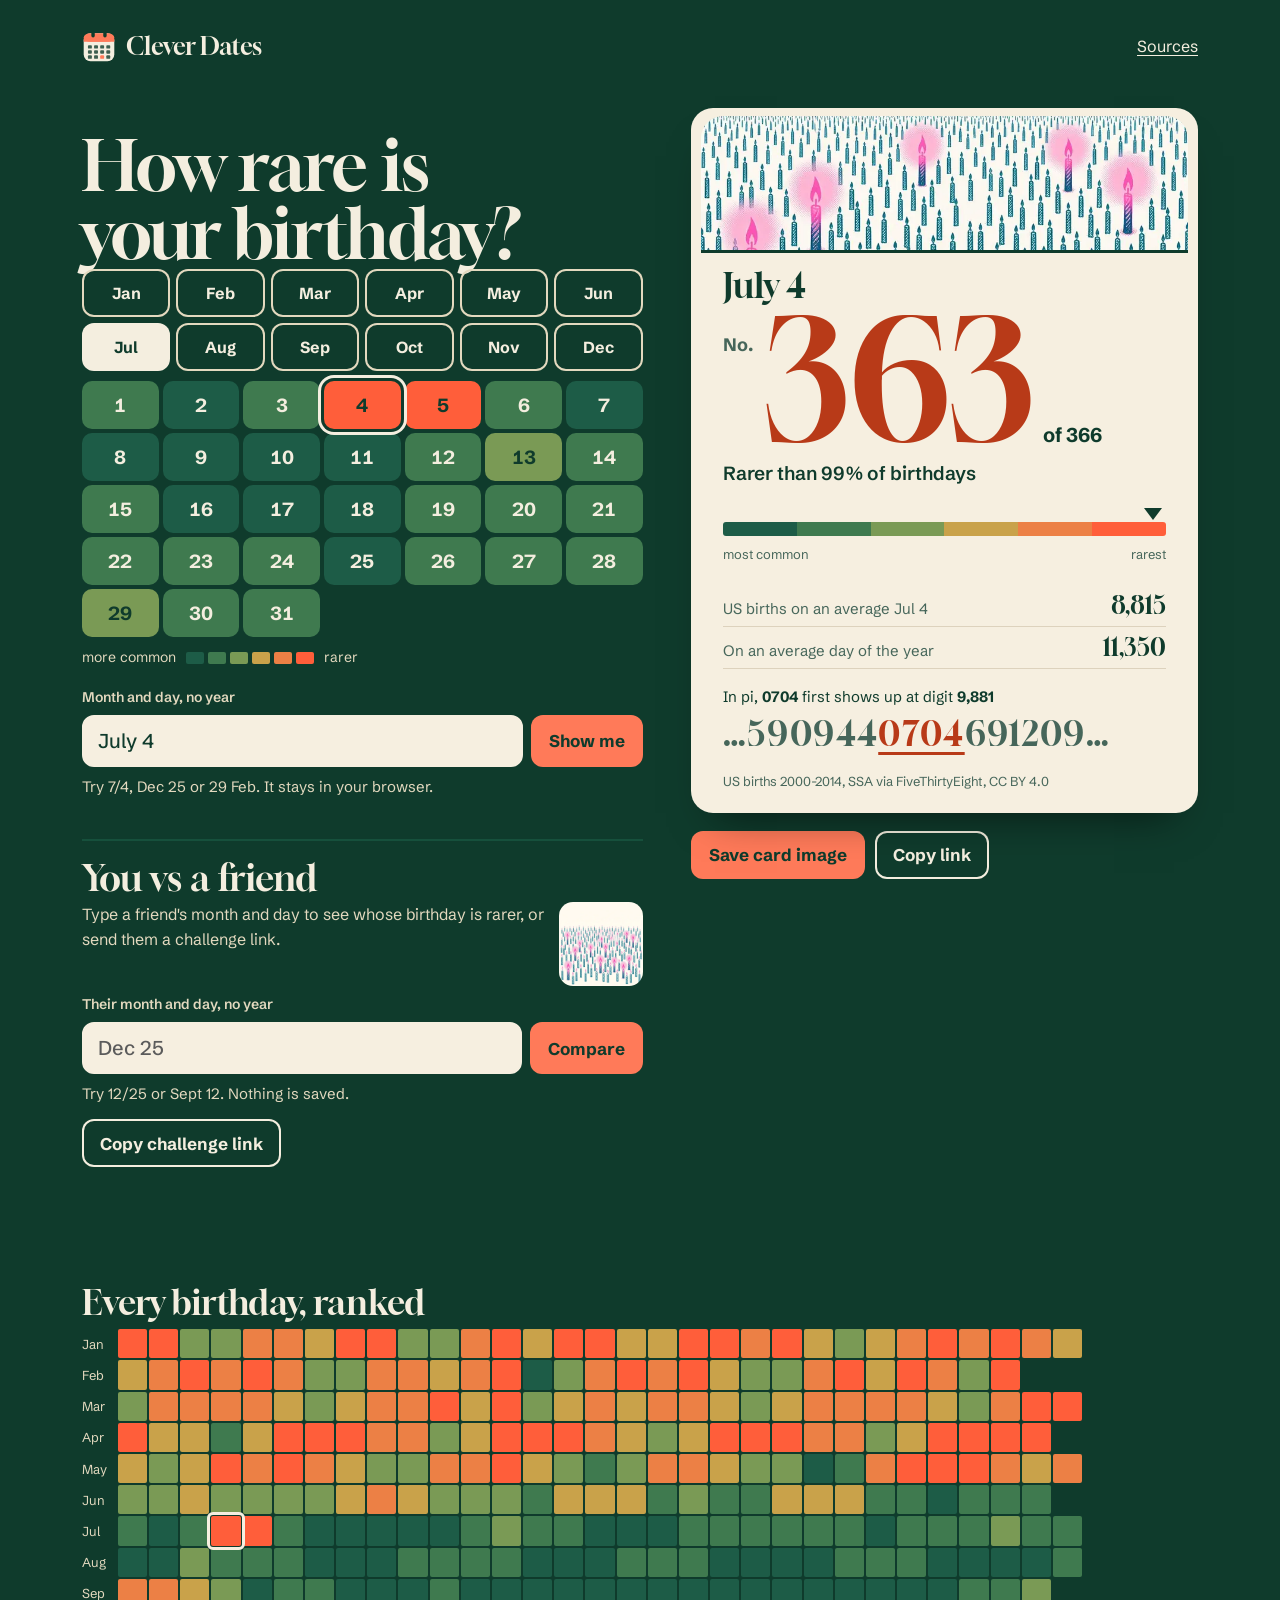
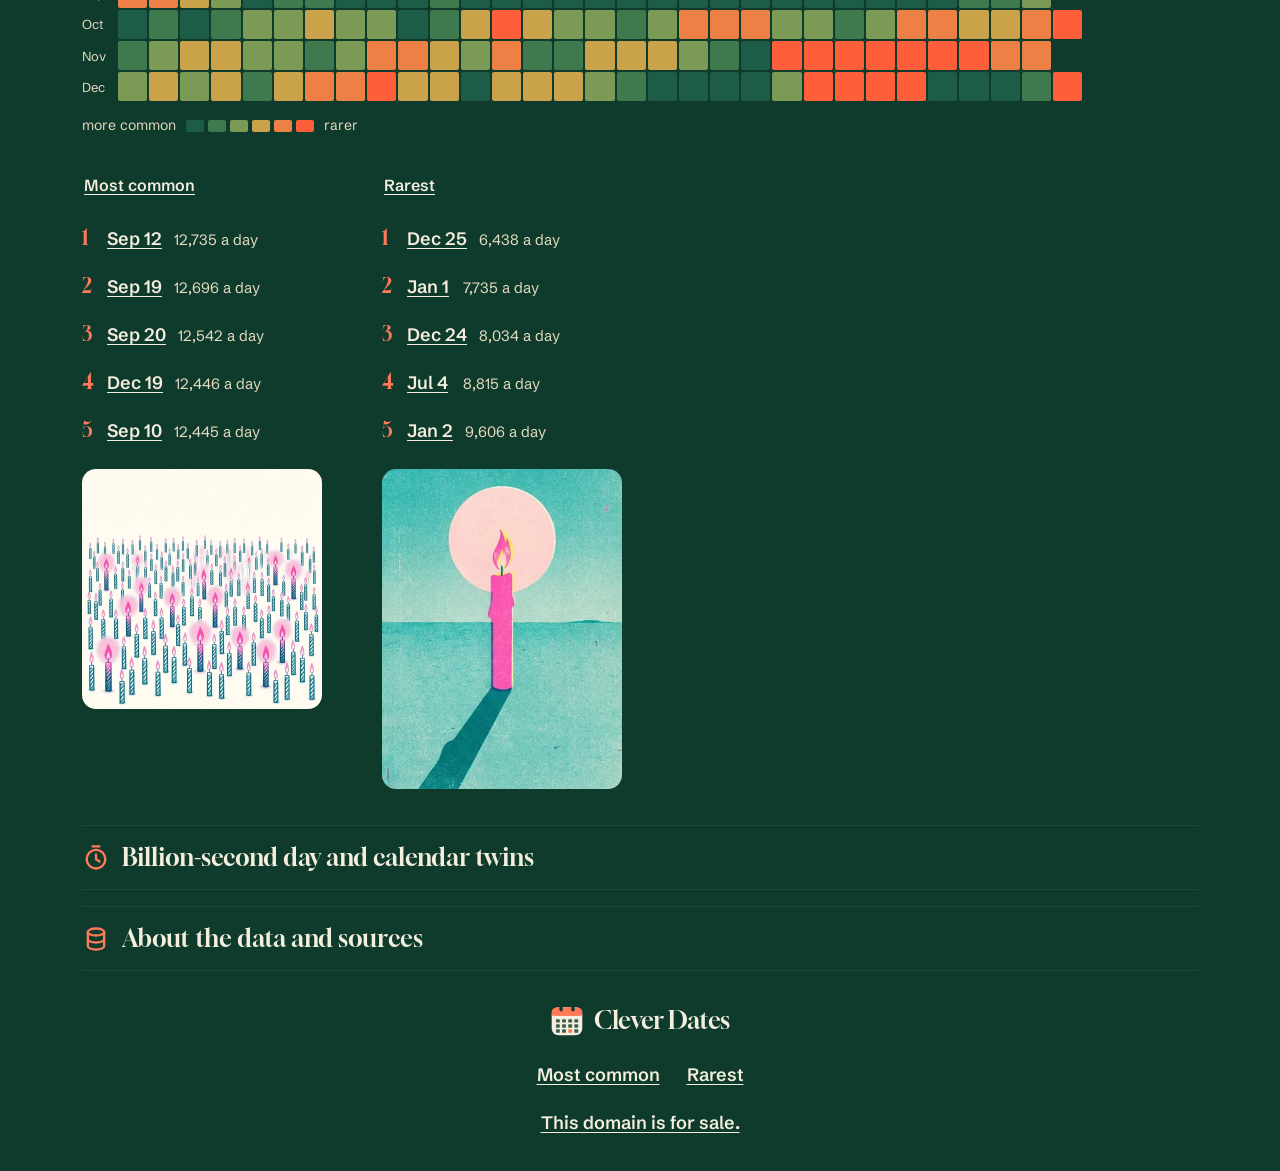
==== commit dc28f023: "Add Cloudflare Web Analytics beacon to the home, /rarest-birthday/ and /most-common-birthday/ (Evan " ====
--- a/docs/index.html
+++ b/docs/index.html
@@ -129,5 +129,6 @@
 <script type="application/json" id="dates">{"meta":{"years":"2000-2014","days":5479,"avgDay":11350,"births":62187024,"piDigits":1000000},"dates":[{"m":1,"d":1,"avg":7735,"years":15,"rank":365,"pi":2562,"pre":"894056","post":"503308"},{"m":1,"d":2,"avg":9606,"years":15,"rank":362,"pi":6598,"pre":"745627","post":"183564"},{"m":1,"d":3,"avg":11341,"years":15,"rank":182,"pi":25990,"pre":"021831","post":"270417"},{"m":1,"d":4,"avg":11444,"years":15,"rank":152,"pi":1218,"pre":"370766","post":"710181"},{"m":1,"d":5,"avg":11112,"years":15,"rank":260,"pi":3981,"pre":"527162","post":"265227"},{"m":1,"d":6,"avg":10944,"years":15,"rank":299,"pi":1010,"pre":"952572","post":"548586"},{"m":1,"d":7,"avg":11175,"years":15,"rank":233,"pi":23235,"pre":"591332","post":"739441"},{"m":1,"d":8,"avg":10872,"years":15,"rank":322,"pi":16215,"pre":"630569","post":"011494"},{"m":1,"d":9,"avg":10923,"years":15,"rank":307,"pi":4554,"pre":"599048","post":"412147"},{"m":1,"d":10,"avg":11424,"years":15,"rank":161,"pi":3252,"pre":"706414","post":"971206"},{"m":1,"d":11,"avg":11353,"years":15,"rank":179,"pi":19626,"pre":"682404","post":"304024"},{"m":1,"d":12,"avg":11065,"years":15,"rank":274,"pi":4448,"pre":"791745","post":"996148"},{"m":1,"d":13,"avg":10619,"years":15,"rank":347,"pi":361,"pre":"590360","post":"305305"},{"m":1,"d":14,"avg":11226,"years":15,"rank":223,"pi":4677,"pre":"494945","post":"654062"},{"m":1,"d":15,"avg":10753,"years":15,"rank":340,"pi":27575,"pre":"418907","post":"428857"},{"m":1,"d":16,"avg":10870,"years":15,"rank":324,"pi":5775,"pre":"285452","post":"583934"},{"m":1,"d":17,"avg":11285,"years":15,"rank":197,"pi":6289,"pre":"806965","post":"844087"},{"m":1,"d":18,"avg":11237,"years":15,"rank":221,"pi":7720,"pre":"952522","post":"726767"},{"m":1,"d":19,"avg":10790,"years":15,"rank":337,"pi":493,"pre":"938183","post":"491298"},{"m":1,"d":20,"avg":10822,"years":15,"rank":333,"pi":43171,"pre":"553994","post":"076013"},{"m":1,"d":21,"avg":10981,"years":15,"rank":290,"pi":6304,"pre":"745196","post":"228599"},{"m":1,"d":22,"avg":10857,"years":15,"rank":326,"pi":659,"pre":"684409","post":"495343"},{"m":1,"d":23,"avg":11152,"years":15,"rank":243,"pi":27846,"pre":"866617","post":"812771"},{"m":1,"d":24,"avg":11446,"years":15,"rank":151,"pi":8618,"pre":"006651","post":"120065"},{"m":1,"d":25,"avg":11281,"years":15,"rank":198,"pi":15457,"pre":"764380","post":"436502"},{"m":1,"d":26,"avg":10940,"years":15,"rank":301,"pi":4371,"pre":"140025","post":"228594"},{"m":1,"d":27,"avg":10840,"years":15,"rank":328,"pi":9692,"pre":"235266","post":"648483"},{"m":1,"d":28,"avg":11033,"years":15,"rank":280,"pi":1198,"pre":"848824","post":"583616"},{"m":1,"d":29,"avg":10753,"years":15,"rank":341,"pi":2340,"pre":"599770","post":"616089"},{"m":1,"d":30,"avg":11029,"years":15,"rank":282,"pi":5747,"pre":"013147","post":"478164"},{"m":1,"d":31,"avg":11266,"years":15,"rank":204,"pi":5741,"pre":"113528","post":"470130"},{"m":2,"d":1,"avg":11296,"years":15,"rank":192,"pi":9802,"pre":"869735","post":"410206"},{"m":2,"d":2,"avg":11071,"years":15,"rank":273,"pi":7286,"pre":"907422","post":"031872"},{"m":2,"d":3,"avg":10884,"years":15,"rank":317,"pi":3830,"pre":"201913","post":"303801"},{"m":2,"d":4,"avg":11111,"years":15,"rank":262,"pi":28184,"pre":"248001","post":"137498"},{"m":2,"d":5,"avg":10893,"years":15,"rank":312,"pi":12630,"pre":"525619","post":"263016"},{"m":2,"d":6,"avg":11075,"years":15,"rank":271,"pi":9808,"pre":"020141","post":"723585"},{"m":2,"d":7,"avg":11575,"years":15,"rank":123,"pi":14838,"pre":"190095","post":"643349"},{"m":2,"d":8,"avg":11394,"years":15,"rank":169,"pi":6140,"pre":"191076","post":"252026"},{"m":2,"d":9,"avg":10953,"years":15,"rank":297,"pi":24360,"pre":"944137","post":"051703"},{"m":2,"d":10,"avg":11031,"years":15,"rank":281,"pi":9917,"pre":"374288","post":"927645"},{"m":2,"d":11,"avg":11225,"years":15,"rank":224,"pi":4352,"pre":"752542","post":"495576"},{"m":2,"d":12,"avg":11118,"years":15,"rank":257,"pi":30473,"pre":"371631","post":"784574"},{"m":2,"d":13,"avg":10864,"years":15,"rank":325,"pi":523,"pre":"643086","post":"949463"},{"m":2,"d":14,"avg":11999,"years":15,"rank":48,"pi":10339,"pre":"906667","post":"498637"},{"m":2,"d":15,"avg":11520,"years":15,"rank":134,"pi":24665,"pre":"658008","post":"665360"},{"m":2,"d":16,"avg":11012,"years":15,"rank":285,"pi":4383,"pre":"859413","post":"471550"},{"m":2,"d":17,"avg":10873,"years":15,"rank":319,"pi":545,"pre":"371907","post":"986094"},{"m":2,"d":18,"avg":11136,"years":15,"rank":251,"pi":2865,"pre":"350643","post":"453191"},{"m":2,"d":19,"avg":10846,"years":15,"rank":327,"pi":715,"pre":"112129","post":"608640"},{"m":2,"d":20,"avg":11151,"years":15,"rank":244,"pi":15714,"pre":"148109","post":"972452"},{"m":2,"d":21,"avg":11367,"years":15,"rank":174,"pi":17953,"pre":"960162","post":"536849"},{"m":2,"d":22,"avg":11424,"years":15,"rank":160,"pi":1888,"pre":"965285","post":"106611"},{"m":2,"d":23,"avg":10995,"years":15,"rank":288,"pi":25112,"pre":"403412","post":"163685"},{"m":2,"d":24,"avg":10884,"years":15,"rank":316,"pi":12781,"pre":"920453","post":"081972"},{"m":2,"d":25,"avg":11173,"years":15,"rank":238,"pi":3018,"pre":"514655","post":"231603"},{"m":2,"d":26,"avg":10888,"years":15,"rank":315,"pi":6741,"pre":"595510","post":"353536"},{"m":2,"d":27,"avg":11103,"years":15,"rank":265,"pi":18580,"pre":"586572","post":"637840"},{"m":2,"d":28,"avg":11395,"years":15,"rank":168,"pi":4767,"pre":"256029","post":"472104"},{"m":2,"d":29,"avg":10467,"years":4,"rank":351,"pi":6706,"pre":"195673","post":"219139"},{"m":3,"d":1,"avg":11447,"years":15,"rank":150,"pi":1044,"pre":"796823","post":"952035"},{"m":3,"d":2,"avg":10989,"years":15,"rank":289,"pi":1438,"pre":"586315","post":"861829"},{"m":3,"d":3,"avg":11125,"years":15,"rank":254,"pi":15338,"pre":"836235","post":"094530"},{"m":3,"d":4,"avg":10979,"years":15,"rank":292,"pi":4459,"pre":"961489","post":"639947"},{"m":3,"d":5,"avg":11150,"years":15,"rank":245,"pi":29984,"pre":"217826","post":"009945"},{"m":3,"d":6,"avg":11174,"years":15,"rank":237,"pi":3101,"pre":"014215","post":"803844"},{"m":3,"d":7,"avg":11442,"years":15,"rank":153,"pi":3812,"pre":"773444","post":"074692"},{"m":3,"d":8,"avg":11269,"years":15,"rank":202,"pi":35206,"pre":"698269","post":"911185"},{"m":3,"d":9,"avg":10980,"years":15,"rank":291,"pi":5583,"pre":"969597","post":"833913"},{"m":3,"d":10,"avg":10977,"years":15,"rank":293,"pi":7691,"pre":"215725","post":"712570"},{"m":3,"d":11,"avg":10895,"years":15,"rank":311,"pi":11253,"pre":"669248","post":"836445"},{"m":3,"d":12,"avg":11204,"years":15,"rank":228,"pi":11646,"pre":"750450","post":"620080"},{"m":3,"d":13,"avg":10900,"years":15,"rank":310,"pi":857,"pre":"710100","post":"783875"},{"m":3,"d":14,"avg":11475,"years":15,"rank":142,"pi":3495,"pre":"346711","post":"126711"},{"m":3,"d":15,"avg":11272,"years":15,"rank":200,"pi":8284,"pre":"721008","post":"590248"},{"m":3,"d":16,"avg":10935,"years":15,"rank":304,"pi":13007,"pre":"472547","post":"566139"},{"m":3,"d":17,"avg":11174,"years":15,"rank":235,"pi":4777,"pre":"472104","post":"211860"},{"m":3,"d":18,"avg":10939,"years":15,"rank":302,"pi":7290,"pre":"220202","post":"727760"},{"m":3,"d":19,"avg":11115,"years":15,"rank":259,"pi":4529,"pre":"475032","post":"869151"},{"m":3,"d":20,"avg":11330,"years":15,"rank":184,"pi":3766,"pre":"813883","post":"382490"},{"m":3,"d":21,"avg":11540,"years":15,"rank":130,"pi":18809,"pre":"649654","post":"872716"},{"m":3,"d":22,"avg":11258,"years":15,"rank":208,"pi":12743,"pre":"246824","post":"648346"},{"m":3,"d":23,"avg":10939,"years":15,"rank":303,"pi":8947,"pre":"766844","post":"260927"},{"m":3,"d":24,"avg":10942,"years":15,"rank":300,"pi":16474,"pre":"581647","post":"581290"},{"m":3,"d":25,"avg":10970,"years":15,"rank":294,"pi":12523,"pre":"100333","post":"111749"},{"m":3,"d":26,"avg":11056,"years":15,"rank":276,"pi":7633,"pre":"117394","post":"591840"},{"m":3,"d":27,"avg":11158,"years":15,"rank":240,"pi":9207,"pre":"692221","post":"488921"},{"m":3,"d":28,"avg":11437,"years":15,"rank":155,"pi":24340,"pre":"721139","post":"574918"},{"m":3,"d":29,"avg":11112,"years":15,"rank":261,"pi":16095,"pre":"750743","post":"716746"},{"m":3,"d":30,"avg":10908,"years":15,"rank":308,"pi":2567,"pre":"601015","post":"861792"},{"m":3,"d":31,"avg":10776,"years":15,"rank":339,"pi":13851,"pre":"531351","post":"147639"},{"m":4,"d":1,"avg":10316,"years":15,"rank":355,"pi":19624,"pre":"386824","post":"113040"},{"m":4,"d":2,"avg":11246,"years":15,"rank":214,"pi":17678,"pre":"851542","post":"381746"},{"m":4,"d":3,"avg":11221,"years":15,"rank":225,"pi":4775,"pre":"284721","post":"172118"},{"m":4,"d":4,"avg":11623,"years":15,"rank":111,"pi":1271,"pre":"268471","post":"753464"},{"m":4,"d":5,"avg":11244,"years":15,"rank":216,"pi":10747,"pre":"408347","post":"460742"},{"m":4,"d":6,"avg":10819,"years":15,"rank":335,"pi":39576,"pre":"075712","post":"123759"},{"m":4,"d":7,"avg":10872,"years":15,"rank":323,"pi":4257,"pre":"112700","post":"854733"},{"m":4,"d":8,"avg":10872,"years":15,"rank":321,"pi":5601,"pre":"710987","post":"591337"},{"m":4,"d":9,"avg":11020,"years":15,"rank":283,"pi":33756,"pre":"030986","post":"271709"},{"m":4,"d":10,"avg":11118,"years":15,"rank":258,"pi":11494,"pre":"646005","post":"892266"},{"m":4,"d":11,"avg":11429,"years":15,"rank":159,"pi":9654,"pre":"070736","post":"237359"},{"m":4,"d":12,"avg":11260,"years":15,"rank":206,"pi":20102,"pre":"935809","post":"711359"},{"m":4,"d":13,"avg":10501,"years":15,"rank":349,"pi":6459,"pre":"829493","post":"776552"},{"m":4,"d":14,"avg":10876,"years":15,"rank":318,"pi":3755,"pre":"305836","post":"281388"},{"m":4,"d":15,"avg":10872,"years":15,"rank":320,"pi":7734,"pre":"675622","post":"420516"},{"m":4,"d":16,"avg":11118,"years":15,"rank":256,"pi":10205,"pre":"414599","post":"087532"},{"m":4,"d":17,"avg":11168,"years":15,"rank":239,"pi":15508,"pre":"772370","post":"808419"},{"m":4,"d":18,"avg":11358,"years":15,"rank":178,"pi":7846,"pre":"212066","post":"371806"},{"m":4,"d":19,"avg":11183,"years":15,"rank":231,"pi":4789,"pre":"186082","post":"000422"},{"m":4,"d":20,"avg":10904,"years":15,"rank":309,"pi":3285,"pre":"715770","post":"337869"},{"m":4,"d":21,"avg":10825,"years":15,"rank":332,"pi":16027,"pre":"310869","post":"939031"},{"m":4,"d":22,"avg":10837,"years":15,"rank":330,"pi":4795,"pre":"041900","post":"966171"},{"m":4,"d":23,"avg":11035,"years":15,"rank":278,"pi":8219,"pre":"379099","post":"174733"},{"m":4,"d":24,"avg":11110,"years":15,"rank":263,"pi":1877,"pre":"269456","post":"196528"},{"m":4,"d":25,"avg":11379,"years":15,"rank":171,"pi":5715,"pre":"631284","post":"121925"},{"m":4,"d":26,"avg":11174,"years":15,"rank":234,"pi":1391,"pre":"992726","post":"992279"},{"m":4,"d":27,"avg":10839,"years":15,"rank":329,"pi":36945,"pre":"777201","post":"649694"},{"m":4,"d":28,"avg":10836,"years":15,"rank":331,"pi":909,"pre":"825349","post":"755468"},{"m":4,"d":29,"avg":10733,"years":15,"rank":343,"pi":4513,"pre":"311179","post":"782856"},{"m":4,"d":30,"avg":10928,"years":15,"rank":306,"pi":4618,"pre":"137585","post":"633217"},{"m":5,"d":1,"avg":11296,"years":15,"rank":194,"pi":21815,"pre":"244782","post":"107987"},{"m":5,"d":2,"avg":11457,"years":15,"rank":145,"pi":25155,"pre":"381319","post":"808701"},{"m":5,"d":3,"avg":11205,"years":15,"rank":227,"pi":19742,"pre":"467007","post":"479995"},{"m":5,"d":4,"avg":10816,"years":15,"rank":336,"pi":9474,"pre":"284716","post":"922124"},{"m":5,"d":5,"avg":11072,"years":15,"rank":272,"pi":36574,"pre":"275720","post":"439794"},{"m":5,"d":6,"avg":10888,"years":15,"rank":313,"pi":2093,"pre":"374553","post":"820349"},{"m":5,"d":7,"avg":11119,"years":15,"rank":255,"pi":682,"pre":"585371","post":"922796"},{"m":5,"d":8,"avg":11240,"years":15,"rank":218,"pi":14657,"pre":"446167","post":"276827"},{"m":5,"d":9,"avg":11378,"years":15,"rank":172,"pi":17170,"pre":"888486","post":"786085"},{"m":5,"d":10,"avg":11393,"years":15,"rank":170,"pi":10273,"pre":"949563","post":"074210"},{"m":5,"d":11,"avg":10946,"years":15,"rank":298,"pi":443,"pre":"117931","post":"854807"},{"m":5,"d":12,"avg":11013,"years":15,"rank":284,"pi":2293,"pre":"124608","post":"438843"},{"m":5,"d":13,"avg":10653,"years":15,"rank":346,"pi":596,"pre":"676694","post":"200056"},{"m":5,"d":14,"avg":11270,"years":15,"rank":201,"pi":42235,"pre":"393995","post":"628404"},{"m":5,"d":15,"avg":11435,"years":15,"rank":156,"pi":10457,"pre":"335440","post":"212669"},{"m":5,"d":16,"avg":11664,"years":15,"rank":100,"pi":5366,"pre":"212019","post":"609628"},{"m":5,"d":17,"avg":11418,"years":15,"rank":163,"pi":24364,"pre":"370209","post":"031487"},{"m":5,"d":18,"avg":11051,"years":15,"rank":277,"pi":750,"pre":"130996","post":"707211"},{"m":5,"d":19,"avg":11009,"years":15,"rank":286,"pi":17095,"pre":"323516","post":"655904"},{"m":5,"d":20,"avg":11192,"years":15,"rank":230,"pi":20246,"pre":"701260","post":"559284"},{"m":5,"d":21,"avg":11472,"years":15,"rank":143,"pi":19552,"pre":"089318","post":"872924"},{"m":5,"d":22,"avg":11574,"years":15,"rank":124,"pi":2040,"pre":"582262","post":"489407"},{"m":5,"d":23,"avg":11926,"years":15,"rank":60,"pi":4316,"pre":"856983","post":"580893"},{"m":5,"d":24,"avg":11661,"years":15,"rank":101,"pi":15634,"pre":"423939","post":"731362"},{"m":5,"d":25,"avg":11098,"years":15,"rank":267,"pi":3232,"pre":"736384","post":"714591"},{"m":5,"d":26,"avg":10330,"years":15,"rank":354,"pi":3983,"pre":"716201","post":"522721"},{"m":5,"d":27,"avg":10660,"years":15,"rank":345,"pi":7299,"pre":"872776","post":"721900"},{"m":5,"d":28,"avg":10781,"years":15,"rank":338,"pi":18916,"pre":"874445","post":"665238"},{"m":5,"d":29,"avg":11006,"years":15,"rank":287,"pi":6372,"pre":"263275","post":"834918"},{"m":5,"d":30,"avg":11303,"years":15,"rank":189,"pi":366,"pre":"001133","post":"548820"},{"m":5,"d":31,"avg":11035,"years":15,"rank":279,"pi":26606,"pre":"528555","post":"733141"},{"m":6,"d":1,"avg":11423,"years":15,"rank":162,"pi":2399,"pre":"560285","post":"684273"},{"m":6,"d":2,"avg":11435,"years":15,"rank":157,"pi":14853,"pre":"933591","post":"454508"},{"m":6,"d":3,"avg":11238,"years":15,"rank":220,"pi":9018,"pre":"653494","post":"402166"},{"m":6,"d":4,"avg":11437,"years":15,"rank":154,"pi":1171,"pre":"319255","post":"009277"},{"m":6,"d":5,"avg":11455,"years":15,"rank":147,"pi":5680,"pre":"344473","post":"700733"},{"m":6,"d":6,"avg":11571,"years":15,"rank":125,"pi":13162,"pre":"884239","post":"136957"},{"m":6,"d":7,"avg":11478,"years":15,"rank":140,"pi":10860,"pre":"399627","post":"472645"},{"m":6,"d":8,"avg":11264,"years":15,"rank":205,"pi":13911,"pre":"419394","post":"572486"},{"m":6,"d":9,"avg":11140,"years":15,"rank":249,"pi":3375,"pre":"916447","post":"575270"},{"m":6,"d":10,"avg":11215,"years":15,"rank":226,"pi":13703,"pre":"519478","post":"137150"},{"m":6,"d":11,"avg":11359,"years":15,"rank":176,"pi":7447,"pre":"667957","post":"086153"},{"m":6,"d":12,"avg":11518,"years":15,"rank":135,"pi":11584,"pre":"408735","post":"322611"},{"m":6,"d":13,"avg":11408,"years":15,"rank":165,"pi":7489,"pre":"682886","post":"408414"},{"m":6,"d":14,"avg":11623,"years":15,"rank":112,"pi":2886,"pre":"100537","post":"680674"},{"m":6,"d":15,"avg":11274,"years":15,"rank":199,"pi":25065,"pre":"527888","post":"776827"},{"m":6,"d":16,"avg":11310,"years":15,"rank":187,"pi":6016,"pre":"679524","post":"342522"},{"m":6,"d":17,"avg":11286,"years":15,"rank":196,"pi":885,"pre":"838142","post":"177669"},{"m":6,"d":18,"avg":11597,"years":15,"rank":118,"pi":14423,"pre":"726086","post":"724554"},{"m":6,"d":19,"avg":11456,"years":15,"rank":146,"pi":6350,"pre":"954440","post":"869075"},{"m":6,"d":20,"avg":11866,"years":15,"rank":69,"pi":14966,"pre":"895747","post":"884748"},{"m":6,"d":21,"avg":11605,"years":15,"rank":116,"pi":2818,"pre":"578539","post":"983874"},{"m":6,"d":22,"avg":11301,"years":15,"rank":191,"pi":30205,"pre":"758189","post":"525473"},{"m":6,"d":23,"avg":11288,"years":15,"rank":195,"pi":51528,"pre":"193801","post":"142177"},{"m":6,"d":24,"avg":11296,"years":15,"rank":193,"pi":5490,"pre":"451718","post":"643626"},{"m":6,"d":25,"avg":11637,"years":15,"rank":107,"pi":5970,"pre":"566119","post":"454337"},{"m":6,"d":26,"avg":11674,"years":15,"rank":98,"pi":16706,"pre":"793008","post":"018096"},{"m":6,"d":27,"avg":11997,"years":15,"rank":49,"pi":5423,"pre":"686336","post":"356763"},{"m":6,"d":28,"avg":11899,"years":15,"rank":66,"pi":71,"pre":"078164","post":"620899"},{"m":6,"d":29,"avg":11586,"years":15,"rank":121,"pi":11927,"pre":"158736","post":"386038"},{"m":6,"d":30,"avg":11589,"years":15,"rank":120,"pi":10901,"pre":"887294","post":"792615"},{"m":7,"d":1,"avg":11855,"years":15,"rank":72,"pi":10639,"pre":"092590","post":"731960"},{"m":7,"d":2,"avg":12054,"years":15,"rank":39,"pi":543,"pre":"473719","post":"179860"},{"m":7,"d":3,"avg":11690,"years":15,"rank":95,"pi":10107,"pre":"763418","post":"947699"},{"m":7,"d":4,"avg":8815,"years":15,"rank":363,"pi":9881,"pre":"590944","post":"691209"},{"m":7,"d":5,"avg":10739,"years":15,"rank":342,"pi":9232,"pre":"229678","post":"765615"},{"m":7,"d":6,"avg":11752,"years":15,"rank":81,"pi":5133,"pre":"378969","post":"977942"},{"m":7,"d":7,"avg":12216,"years":15,"rank":17,"pi":3814,"pre":"344403","post":"469211"},{"m":7,"d":8,"avg":11961,"years":15,"rank":56,"pi":8110,"pre":"860904","post":"667114"},{"m":7,"d":9,"avg":12016,"years":15,"rank":44,"pi":3640,"pre":"675259","post":"154814"},{"m":7,"d":10,"avg":12062,"years":15,"rank":37,"pi":3168,"pre":"408819","post":"486331"},{"m":7,"d":11,"avg":12227,"years":15,"rank":15,"pi":4249,"pre":"561314","post":"270004"},{"m":7,"d":12,"avg":11914,"years":15,"rank":64,"pi":7694,"pre":"725031","post":"570126"},{"m":7,"d":13,"avg":11339,"years":15,"rank":183,"pi":36437,"pre":"249757","post":"310295"},{"m":7,"d":14,"avg":11712,"years":15,"rank":90,"pi":9545,"pre":"501193","post":"122339"},{"m":7,"d":15,"avg":11743,"years":15,"rank":84,"pi":5667,"pre":"679077","post":"721344"},{"m":7,"d":16,"avg":11984,"years":15,"rank":51,"pi":10241,"pre":"479151","post":"378529"},{"m":7,"d":17,"avg":12018,"years":15,"rank":42,"pi":15742,"pre":"785058","post":"186381"},{"m":7,"d":18,"avg":12192,"years":15,"rank":23,"pi":2987,"pre":"489409","post":"649423"},{"m":7,"d":19,"avg":11864,"years":15,"rank":70,"pi":8663,"pre":"236080","post":"304576"},{"m":7,"d":20,"avg":11618,"years":15,"rank":113,"pi":44220,"pre":"961122","post":"309227"},{"m":7,"d":21,"avg":11715,"years":15,"rank":89,"pi":755,"pre":"605187","post":"134999"},{"m":7,"d":22,"avg":11641,"years":15,"rank":105,"pi":2374,"pre":"353422","post":"258284"},{"m":7,"d":23,"avg":11895,"years":15,"rank":67,"pi":3299,"pre":"699360","post":"055876"},{"m":7,"d":24,"avg":11917,"years":15,"rank":63,"pi":8810,"pre":"995818","post":"716259"},{"m":7,"d":25,"avg":12131,"years":15,"rank":30,"pi":16243,"pre":"691381","post":"813781"},{"m":7,"d":26,"avg":11885,"years":15,"rank":68,"pi":287,"pre":"133936","post":"024914"},{"m":7,"d":27,"avg":11612,"years":15,"rank":114,"pi":12327,"pre":"202760","post":"749674"},{"m":7,"d":28,"avg":11610,"years":15,"rank":115,"pi":4878,"pre":"350235","post":"354056"},{"m":7,"d":29,"avg":11570,"years":15,"rank":126,"pi":4077,"pre":"855810","post":"360659"},{"m":7,"d":30,"avg":11799,"years":15,"rank":77,"pi":6891,"pre":"233421","post":"154594"},{"m":7,"d":31,"avg":11812,"years":15,"rank":75,"pi":2807,"pre":"037420","post":"057853"},{"m":8,"d":1,"avg":12217,"years":15,"rank":16,"pi":9507,"pre":"551050","post":"908699"},{"m":8,"d":2,"avg":11929,"years":15,"rank":58,"pi":18638,"pre":"625774","post":"134768"},{"m":8,"d":3,"avg":11548,"years":15,"rank":129,"pi":8282,"pre":"517210","post":"155902"},{"m":8,"d":4,"avg":11605,"years":15,"rank":117,"pi":1283,"pre":"346462","post":"668425"},{"m":8,"d":5,"avg":11630,"years":15,"rank":109,"pi":2291,"pre":"991246","post":"124388"},{"m":8,"d":6,"avg":11801,"years":15,"rank":76,"pi":9288,"pre":"089632","post":"822246"},{"m":8,"d":7,"avg":11927,"years":15,"rank":59,"pi":15786,"pre":"922329","post":"038326"},{"m":8,"d":8,"avg":12422,"years":15,"rank":8,"pi":4544,"pre":"140287","post":"599048"},{"m":8,"d":9,"avg":12101,"years":15,"rank":32,"pi":3008,"pre":"679452","post":"514655"},{"m":8,"d":10,"avg":11687,"years":15,"rank":96,"pi":3206,"pre":"610055","post":"665879"},{"m":8,"d":11,"avg":11681,"years":15,"rank":97,"pi":10883,"pre":"994428","post":"373694"},{"m":8,"d":12,"avg":11744,"years":15,"rank":83,"pi":146,"pre":"253594","post":"848111"},{"m":8,"d":13,"avg":11672,"years":15,"rank":99,"pi":10980,"pre":"362355","post":"494900"},{"m":8,"d":14,"avg":12009,"years":15,"rank":46,"pi":4273,"pre":"269939","post":"546646"},{"m":8,"d":15,"avg":12359,"years":15,"rank":11,"pi":25256,"pre":"979892","post":"943071"},{"m":8,"d":16,"avg":12146,"years":15,"rank":29,"pi":1600,"pre":"793800","post":"470600"},{"m":8,"d":17,"avg":11765,"years":15,"rank":79,"pi":4856,"pre":"642523","post":"703675"},{"m":8,"d":18,"avg":11734,"years":15,"rank":86,"pi":30398,"pre":"908305","post":"547041"},{"m":8,"d":19,"avg":11638,"years":15,"rank":106,"pi":12785,"pre":"530224","post":"727856"},{"m":8,"d":20,"avg":12024,"years":15,"rank":40,"pi":4786,"pre":"721186","post":"419000"},{"m":8,"d":21,"avg":11964,"years":15,"rank":55,"pi":12922,"pre":"314623","post":"025941"},{"m":8,"d":22,"avg":12256,"years":15,"rank":14,"pi":5148,"pre":"223625","post":"168895"},{"m":8,"d":23,"avg":12011,"years":15,"rank":45,"pi":11956,"pre":"266830","post":"834046"},{"m":8,"d":24,"avg":11658,"years":15,"rank":102,"pi":10357,"pre":"459528","post":"369445"},{"m":8,"d":25,"avg":11655,"years":15,"rank":103,"pi":827,"pre":"425223","post":"334468"},{"m":8,"d":26,"avg":11644,"years":15,"rank":104,"pi":4293,"pre":"079727","post":"683063"},{"m":8,"d":27,"avg":11982,"years":15,"rank":52,"pi":618,"pre":"526356","post":"785771"},{"m":8,"d":28,"avg":12213,"years":15,"rank":18,"pi":24613,"pre":"361338","post":"499356"},{"m":8,"d":29,"avg":12338,"years":15,"rank":12,"pi":1122,"pre":"069595","post":"533116"},{"m":8,"d":30,"avg":12161,"years":15,"rank":28,"pi":815,"pre":"553469","post":"264252"},{"m":8,"d":31,"avg":11825,"years":15,"rank":73,"pi":25354,"pre":"545651","post":"046297"},{"m":9,"d":1,"avg":10932,"years":15,"rank":305,"pi":657,"pre":"146844","post":"224953"},{"m":9,"d":2,"avg":11059,"years":15,"rank":275,"pi":2073,"pre":"147699","post":"640136"},{"m":9,"d":3,"avg":11155,"years":15,"rank":241,"pi":6334,"pre":"448464","post":"890644"},{"m":9,"d":4,"avg":11502,"years":15,"rank":136,"pi":8106,"pre":"851786","post":"070866"},{"m":9,"d":5,"avg":11922,"years":15,"rank":61,"pi":23682,"pre":"095487","post":"907386"},{"m":9,"d":6,"avg":11724,"years":15,"rank":87,"pi":8296,"pre":"024853","post":"692037"},{"m":9,"d":7,"avg":11767,"years":15,"rank":78,"pi":2985,"pre":"974894","post":"186494"},{"m":9,"d":8,"avg":12123,"years":15,"rank":31,"pi":7827,"pre":"245167","post":"700069"},{"m":9,"d":9,"avg":12311,"years":15,"rank":13,"pi":12076,"pre":"711819","post":"494533"},{"m":9,"d":10,"avg":12445,"years":15,"rank":5,"pi":17008,"pre":"264482","post":"235647"},{"m":9,"d":11,"avg":11699,"years":15,"rank":93,"pi":6124,"pre":"136941","post":"939325"},{"m":9,"d":12,"avg":12735,"years":15,"rank":1,"pi":29378,"pre":"942676","post":"210359"},{"m":9,"d":13,"avg":12209,"years":15,"rank":19,"pi":17514,"pre":"242768","post":"236544"},{"m":9,"d":14,"avg":12192,"years":15,"rank":24,"pi":248,"pre":"712019","post":"564856"},{"m":9,"d":15,"avg":12198,"years":15,"rank":21,"pi":3412,"pre":"098169","post":"280173"},{"m":9,"d":16,"avg":12091,"years":15,"rank":34,"pi":5929,"pre":"104747","post":"439613"},{"m":9,"d":17,"avg":12386,"years":15,"rank":10,"pi":340,"pre":"829254","post":"153643"},{"m":9,"d":18,"avg":12426,"years":15,"rank":7,"pi":4730,"pre":"965712","post":"076383"},{"m":9,"d":19,"avg":12696,"years":15,"rank":2,"pi":2126,"pre":"314298","post":"065925"},{"m":9,"d":20,"avg":12542,"years":15,"rank":3,"pi":327,"pre":"488152","post":"962829"},{"m":9,"d":21,"avg":12071,"years":15,"rank":35,"pi":421,"pre":"591953","post":"861173"},{"m":9,"d":22,"avg":11989,"years":15,"rank":50,"pi":7962,"pre":"027342","post":"224533"},{"m":9,"d":23,"avg":12021,"years":15,"rank":41,"pi":23215,"pre":"114654","post":"988344"},{"m":9,"d":24,"avg":12185,"years":15,"rank":26,"pi":5121,"pre":"589794","post":"323789"},{"m":9,"d":25,"avg":12205,"years":15,"rank":20,"pi":4007,"pre":"665573","post":"471105"},{"m":9,"d":26,"avg":12421,"years":15,"rank":9,"pi":5379,"pre":"628049","post":"360197"},{"m":9,"d":27,"avg":12172,"years":15,"rank":27,"pi":1176,"pre":"506040","post":"701671"},{"m":9,"d":28,"avg":11711,"years":15,"rank":91,"pi":5767,"pre":"518529","post":"545201"},{"m":9,"d":29,"avg":11595,"years":15,"rank":119,"pi":7784,"pre":"783869","post":"160302"},{"m":9,"d":30,"avg":11488,"years":15,"rank":139,"pi":1493,"pre":"107975","post":"295532"},{"m":10,"d":1,"avg":11956,"years":15,"rank":57,"pi":15761,"pre":"967973","post":"678708"},{"m":10,"d":2,"avg":11903,"years":15,"rank":65,"pi":6739,"pre":"205955","post":"263535"},{"m":10,"d":3,"avg":12099,"years":15,"rank":33,"pi":12291,"pre":"073592","post":"154150"},{"m":10,"d":4,"avg":11822,"years":15,"rank":74,"pi":3848,"pre":"621101","post":"492932"},{"m":10,"d":5,"avg":11501,"years":15,"rank":137,"pi":2880,"pre":"104848","post":"370614"},{"m":10,"d":6,"avg":11368,"years":15,"rank":173,"pi":3480,"pre":"914442","post":"751033"},{"m":10,"d":7,"avg":11312,"years":15,"rank":186,"pi":4075,"pre":"018558","post":"293606"},{"m":10,"d":8,"avg":11531,"years":15,"rank":132,"pi":8280,"pre":"775172","post":"031559"},{"m":10,"d":9,"avg":11453,"years":15,"rank":148,"pi":1816,"pre":"681454","post":"538837"},{"m":10,"d":10,"avg":12018,"years":15,"rank":43,"pi":852,"pre":"118817","post":"003137"},{"m":10,"d":11,"avg":11626,"years":15,"rank":110,"pi":3845,"pre":"197621","post":"004492"},{"m":10,"d":12,"avg":11267,"years":15,"rank":203,"pi":8617,"pre":"600665","post":"412006"},{"m":10,"d":13,"avg":10821,"years":15,"rank":334,"pi":8270,"pre":"567091","post":"775172"},{"m":10,"d":14,"avg":11153,"years":15,"rank":242,"pi":2780,"pre":"371871","post":"576540"},{"m":10,"d":15,"avg":11495,"years":15,"rank":138,"pi":2563,"pre":"940560","post":"033086"},{"m":10,"d":16,"avg":11459,"years":15,"rank":144,"pi":9986,"pre":"205600","post":"552563"},{"m":10,"d":17,"avg":11735,"years":15,"rank":85,"pi":8040,"pre":"254566","post":"296702"},{"m":10,"d":18,"avg":11521,"years":15,"rank":133,"pi":1223,"pre":"601047","post":"194295"},{"m":10,"d":19,"avg":11096,"years":15,"rank":268,"pi":15482,"pre":"467926","post":"955852"},{"m":10,"d":20,"avg":11133,"years":15,"rank":253,"pi":9807,"pre":"502014","post":"672358"},{"m":10,"d":21,"avg":11092,"years":15,"rank":270,"pi":2749,"pre":"427166","post":"359695"},{"m":10,"d":22,"avg":11415,"years":15,"rank":164,"pi":6399,"pre":"183385","post":"833450"},{"m":10,"d":23,"avg":11400,"years":15,"rank":167,"pi":6770,"pre":"385938","post":"439554"},{"m":10,"d":24,"avg":11723,"years":15,"rank":88,"pi":12735,"pre":"877564","post":"682403"},{"m":10,"d":25,"avg":11555,"years":15,"rank":127,"pi":12925,"pre":"623082","post":"941737"},{"m":10,"d":26,"avg":11149,"years":15,"rank":246,"pi":14678,"pre":"534191","post":"341631"},{"m":10,"d":27,"avg":11135,"years":15,"rank":252,"pi":163,"pre":"450284","post":"019385"},{"m":10,"d":28,"avg":11174,"years":15,"rank":236,"pi":3241,"pre":"571459","post":"970641"},{"m":10,"d":29,"avg":11240,"years":15,"rank":219,"pi":8196,"pre":"936103","post":"161615"},{"m":10,"d":30,"avg":11110,"years":15,"rank":264,"pi":20818,"pre":"513809","post":"423595"},{"m":10,"d":31,"avg":10263,"years":15,"rank":356,"pi":3494,"pre":"334671","post":"412671"},{"m":11,"d":1,"avg":11753,"years":15,"rank":80,"pi":2779,"pre":"937187","post":"457654"},{"m":11,"d":2,"avg":11365,"years":15,"rank":175,"pi":12720,"pre":"713610","post":"326798"},{"m":11,"d":3,"avg":11251,"years":15,"rank":211,"pi":3493,"pre":"033467","post":"141267"},{"m":11,"d":4,"avg":11176,"years":15,"rank":232,"pi":23841,"pre":"037010","post":"974733"},{"m":11,"d":5,"avg":11448,"years":15,"rank":149,"pi":174,"pre":"193852","post":"559644"},{"m":11,"d":6,"avg":11430,"years":15,"rank":158,"pi":13460,"pre":"134146","post":"802674"},{"m":11,"d":7,"avg":11708,"years":15,"rank":92,"pi":21818,"pre":"782050","post":"987607"},{"m":11,"d":8,"avg":11531,"years":15,"rank":131,"pi":7449,"pre":"795706","post":"615331"},{"m":11,"d":9,"avg":11145,"years":15,"rank":248,"pi":3253,"pre":"064140","post":"712062"},{"m":11,"d":10,"avg":11146,"years":15,"rank":247,"pi":22897,"pre":"926268","post":"739948"},{"m":11,"d":11,"avg":11246,"years":15,"rank":215,"pi":12700,"pre":"642144","post":"263583"},{"m":11,"d":12,"avg":11359,"years":15,"rank":177,"pi":12701,"pre":"421441","post":"635835"},{"m":11,"d":13,"avg":11100,"years":15,"rank":266,"pi":3503,"pre":"141267","post":"699086"},{"m":11,"d":14,"avg":11693,"years":15,"rank":94,"pi":23208,"pre":"941404","post":"654092"},{"m":11,"d":15,"avg":11635,"years":15,"rank":108,"pi":27053,"pre":"459790","post":"484720"},{"m":11,"d":16,"avg":11305,"years":15,"rank":188,"pi":3992,"pre":"652272","post":"603966"},{"m":11,"d":17,"avg":11248,"years":15,"rank":213,"pi":153,"pre":"812848","post":"450284"},{"m":11,"d":18,"avg":11259,"years":15,"rank":207,"pi":14375,"pre":"504074","post":"256583"},{"m":11,"d":19,"avg":11550,"years":15,"rank":128,"pi":983,"pre":"278766","post":"590921"},{"m":11,"d":20,"avg":11862,"years":15,"rank":71,"pi":3822,"pre":"074692","post":"191302"},{"m":11,"d":21,"avg":12005,"years":15,"rank":47,"pi":709,"pre":"019956","post":"290219"},{"m":11,"d":22,"avg":10705,"years":15,"rank":344,"pi":12017,"pre":"868964","post":"821407"},{"m":11,"d":23,"avg":9875,"years":15,"rank":360,"pi":6547,"pre":"283087","post":"282789"},{"m":11,"d":24,"avg":10025,"years":15,"rank":357,"pi":25704,"pre":"744686","post":"760542"},{"m":11,"d":25,"avg":9978,"years":15,"rank":359,"pi":1349,"pre":"501935","post":"338243"},{"m":11,"d":26,"avg":10386,"years":15,"rank":352,"pi":12702,"pre":"214411","post":"358355"},{"m":11,"d":27,"avg":10013,"years":15,"rank":358,"pi":4251,"pre":"131407","post":"000407"},{"m":11,"d":28,"avg":10486,"years":15,"rank":350,"pi":14718,"pre":"199076","post":"725805"},{"m":11,"d":29,"avg":11138,"years":15,"rank":250,"pi":4449,"pre":"917450","post":"961489"},{"m":11,"d":30,"avg":11095,"years":15,"rank":269,"pi":9106,"pre":"569094","post":"315095"},{"m":12,"d":1,"avg":11350,"years":15,"rank":180,"pi":243,"pre":"316527","post":"909145"},{"m":12,"d":2,"avg":11248,"years":15,"rank":212,"pi":19941,"pre":"717357","post":"718024"},{"m":12,"d":3,"avg":11406,"years":15,"rank":166,"pi":60872,"pre":"495230","post":"957707"},{"m":12,"d":4,"avg":11322,"years":15,"rank":185,"pi":11884,"pre":"614364","post":"692182"},{"m":12,"d":5,"avg":11580,"years":15,"rank":122,"pi":3328,"pre":"125147","post":"329281"},{"m":12,"d":6,"avg":11303,"years":15,"rank":190,"pi":3258,"pre":"011097","post":"280439"},{"m":12,"d":7,"avg":10970,"years":15,"rank":295,"pi":7510,"pre":"670096","post":"151249"},{"m":12,"d":8,"avg":10963,"years":15,"rank":296,"pi":3713,"pre":"972997","post":"443357"},{"m":12,"d":9,"avg":10888,"years":15,"rank":314,"pi":4728,"pre":"609657","post":"180763"},{"m":12,"d":10,"avg":11229,"years":15,"rank":222,"pi":3455,"pre":"965725","post":"835791"},{"m":12,"d":11,"avg":11252,"years":15,"rank":210,"pi":50288,"pre":"244624","post":"558043"},{"m":12,"d":12,"avg":11970,"years":15,"rank":54,"pi":710,"pre":"199561","post":"902196"},{"m":12,"d":13,"avg":11253,"years":15,"rank":209,"pi":47501,"pre":"168924","post":"198268"},{"m":12,"d":14,"avg":11193,"years":15,"rank":229,"pi":4559,"pre":"801094","post":"722131"},{"m":12,"d":15,"avg":11243,"years":15,"rank":217,"pi":11941,"pre":"381017","post":"855272"},{"m":12,"d":16,"avg":11350,"years":15,"rank":181,"pi":6985,"pre":"873068","post":"028764"},{"m":12,"d":17,"avg":11749,"years":15,"rank":82,"pi":11077,"pre":"706594","post":"352462"},{"m":12,"d":18,"avg":12061,"years":15,"rank":38,"pi":9166,"pre":"556576","post":"656196"},{"m":12,"d":19,"avg":12446,"years":15,"rank":4,"pi":1425,"pre":"172164","post":"924586"},{"m":12,"d":20,"avg":12440,"years":15,"rank":6,"pi":36497,"pre":"274500","post":"035262"},{"m":12,"d":21,"avg":11976,"years":15,"rank":53,"pi":8731,"pre":"635792","post":"033346"},{"m":12,"d":22,"avg":11477,"years":15,"rank":141,"pi":17881,"pre":"560736","post":"765949"},{"m":12,"d":23,"avg":10367,"years":15,"rank":353,"pi":9549,"pre":"930714","post":"390866"},{"m":12,"d":24,"avg":8034,"years":15,"rank":364,"pi":660,"pre":"844090","post":"953430"},{"m":12,"d":25,"avg":6438,"years":15,"rank":366,"pi":9416,"pre":"979396","post":"714298"},{"m":12,"d":26,"avg":9874,"years":15,"rank":361,"pi":963,"pre":"053217","post":"806613"},{"m":12,"d":27,"avg":12189,"years":15,"rank":25,"pi":483,"pre":"272489","post":"938183"},{"m":12,"d":28,"avg":12193,"years":15,"rank":22,"pi":5182,"pre":"647165","post":"935786"},{"m":12,"d":29,"avg":12068,"years":15,"rank":36,"pi":30417,"pre":"643713","post":"969235"},{"m":12,"d":30,"avg":11918,"years":15,"rank":62,"pi":7145,"pre":"837601","post":"299113"},{"m":12,"d":31,"avg":10549,"years":15,"rank":348,"pi":9450,"pre":"144458","post":"459357"}]}</script>
 <script src="app.js" defer></script>
 <script src="scan.js" defer></script>
+<script defer src="https://static.cloudflareinsights.com/beacon.min.js" data-cf-beacon='{"token": "f788a69f59cc40698cc64976c49668ac"}'></script>
 </body>
 </html>
--- a/docs/style.css
+++ b/docs/style.css
@@ -27,7 +27,7 @@
 
 .bar { display: flex; justify-content: space-between; align-items: center; gap: 16px; max-width: 1180px; margin: 0 auto; padding: 14px 20px; }
 .mark { font: 400 22px/1 var(--serif); text-decoration: none; padding: 6px 0; }
-.bar nav a { font-size: 16px; padding: 10px 0; }
+.bar nav a { font-size: 16px; padding: 10px 0; min-height: 48px; display: inline-flex; align-items: center; }
 
 .hero { max-width: 1180px; margin: 0 auto; padding: 6px 20px 40px; display: grid; grid-template-columns: minmax(0, 1fr); gap: 18px; grid-template-areas: "ask" "card" "share" "vs"; }
 .ask { grid-area: ask; display: flex; flex-direction: column; }
@@ -180,7 +180,7 @@
 .rb-list .v { font-size: 14px; color: var(--ink2); text-align: right; }
 .rb-list .me { background: #ecdfc4; border-radius: 0 0 18px 18px; }
 .rb-note { margin: 0 0 18px; color: var(--cream2); max-width: 34em; }
-.rb-go { display: inline-block; font: 700 17px/1 var(--sans); color: var(--ink); background: var(--coral); border-radius: 12px; padding: 14px 18px; text-decoration: none; }
+.rb-go { display: inline-block; font: 700 17px/1 var(--sans); color: var(--ink); background: var(--coral); border-radius: 12px; padding: 14px 18px; min-height: 48px; text-decoration: none; }
 .rb-go:hover { background: #ff9274; }
 @media (min-width: 900px) { .rb { padding: 16px 32px 48px; } .rb .hero-art { margin: 0 0 24px; } .rb .hero-art img { height: auto; aspect-ratio: 1400 / 547; border-radius: 18px; } }
 
--- a/docs/scan.css
+++ b/docs/scan.css
@@ -6,8 +6,8 @@
 .foot .lockup { margin: 0 auto 6px; }
 
 .scan .hero-art img { height: 96px; object-position: 60% 40%; }
-.scan .hero-art { margin-bottom: 12px; }
-.scan h1 { font-size: clamp(36px, 9.6vw, 72px); max-width: 12ch; margin-bottom: 14px; }
+.scan .hero-art { margin-bottom: 6px; }
+.scan h1 { font-size: clamp(36px, 9.6vw, 72px); max-width: 12ch; margin-bottom: 2px; }
 
 .mpick { display: grid; grid-template-columns: repeat(6, minmax(0, 1fr)); gap: 6px; margin-bottom: 10px; }
 .mo { min-height: 48px; padding: 0; border-radius: 12px; background: transparent; color: var(--cream); box-shadow: inset 0 0 0 2px var(--cream2); font: 700 16px/1 var(--sans); }
@@ -80,3 +80,10 @@
 @media (min-width: 900px) { .scan .hero.locked h1 { font-size: 44px; } }
 
 #vsform { scroll-margin-top: 16px; }
+
+/* Phone: sticky rank bar covers the last slice of the viewport. Pad the scan page by the bar's height
+   so the typed-date row can sit clear of it (Dash 11/27). --sbar-h is set from #sbar's box. */
+@media (max-width: 899px) {
+  .scan { padding-bottom: var(--sbar-h, 85px); }
+  .scan ~ .foot { padding-bottom: var(--sbar-h, 85px); }
+}
